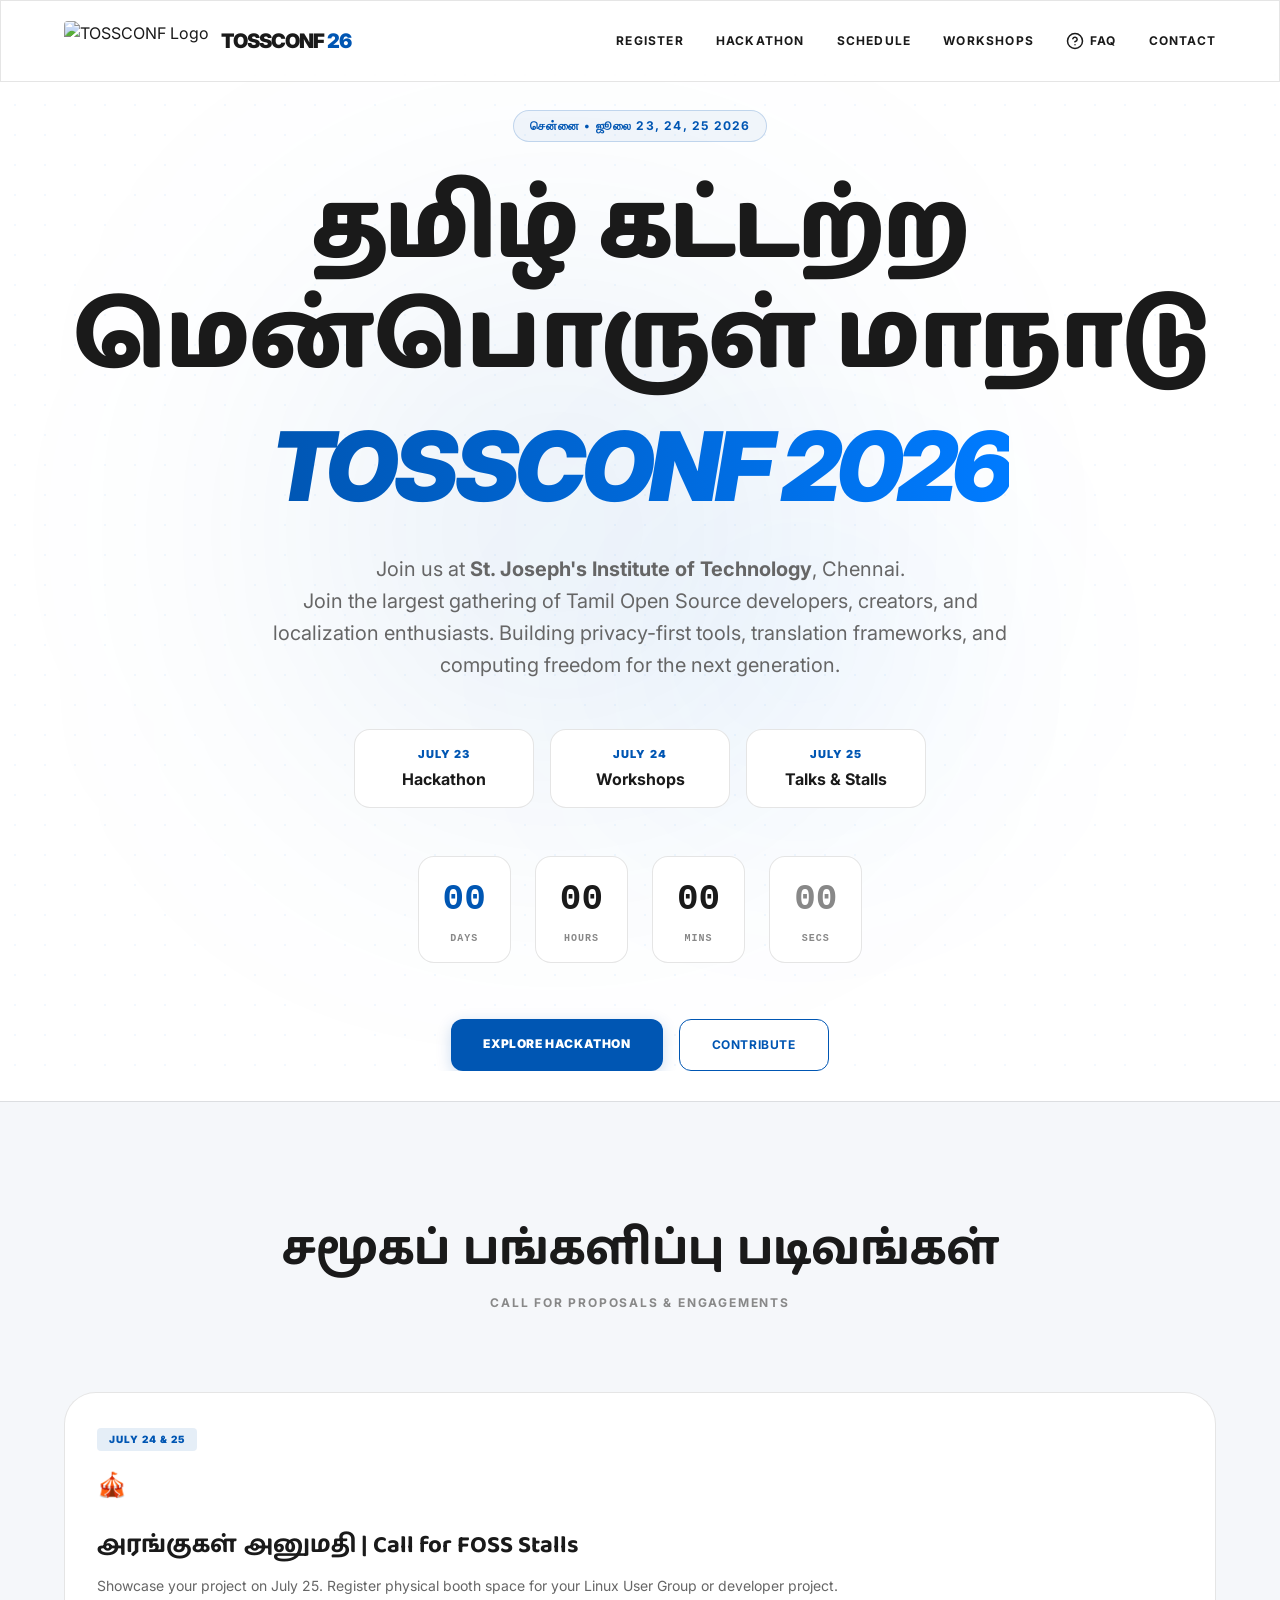
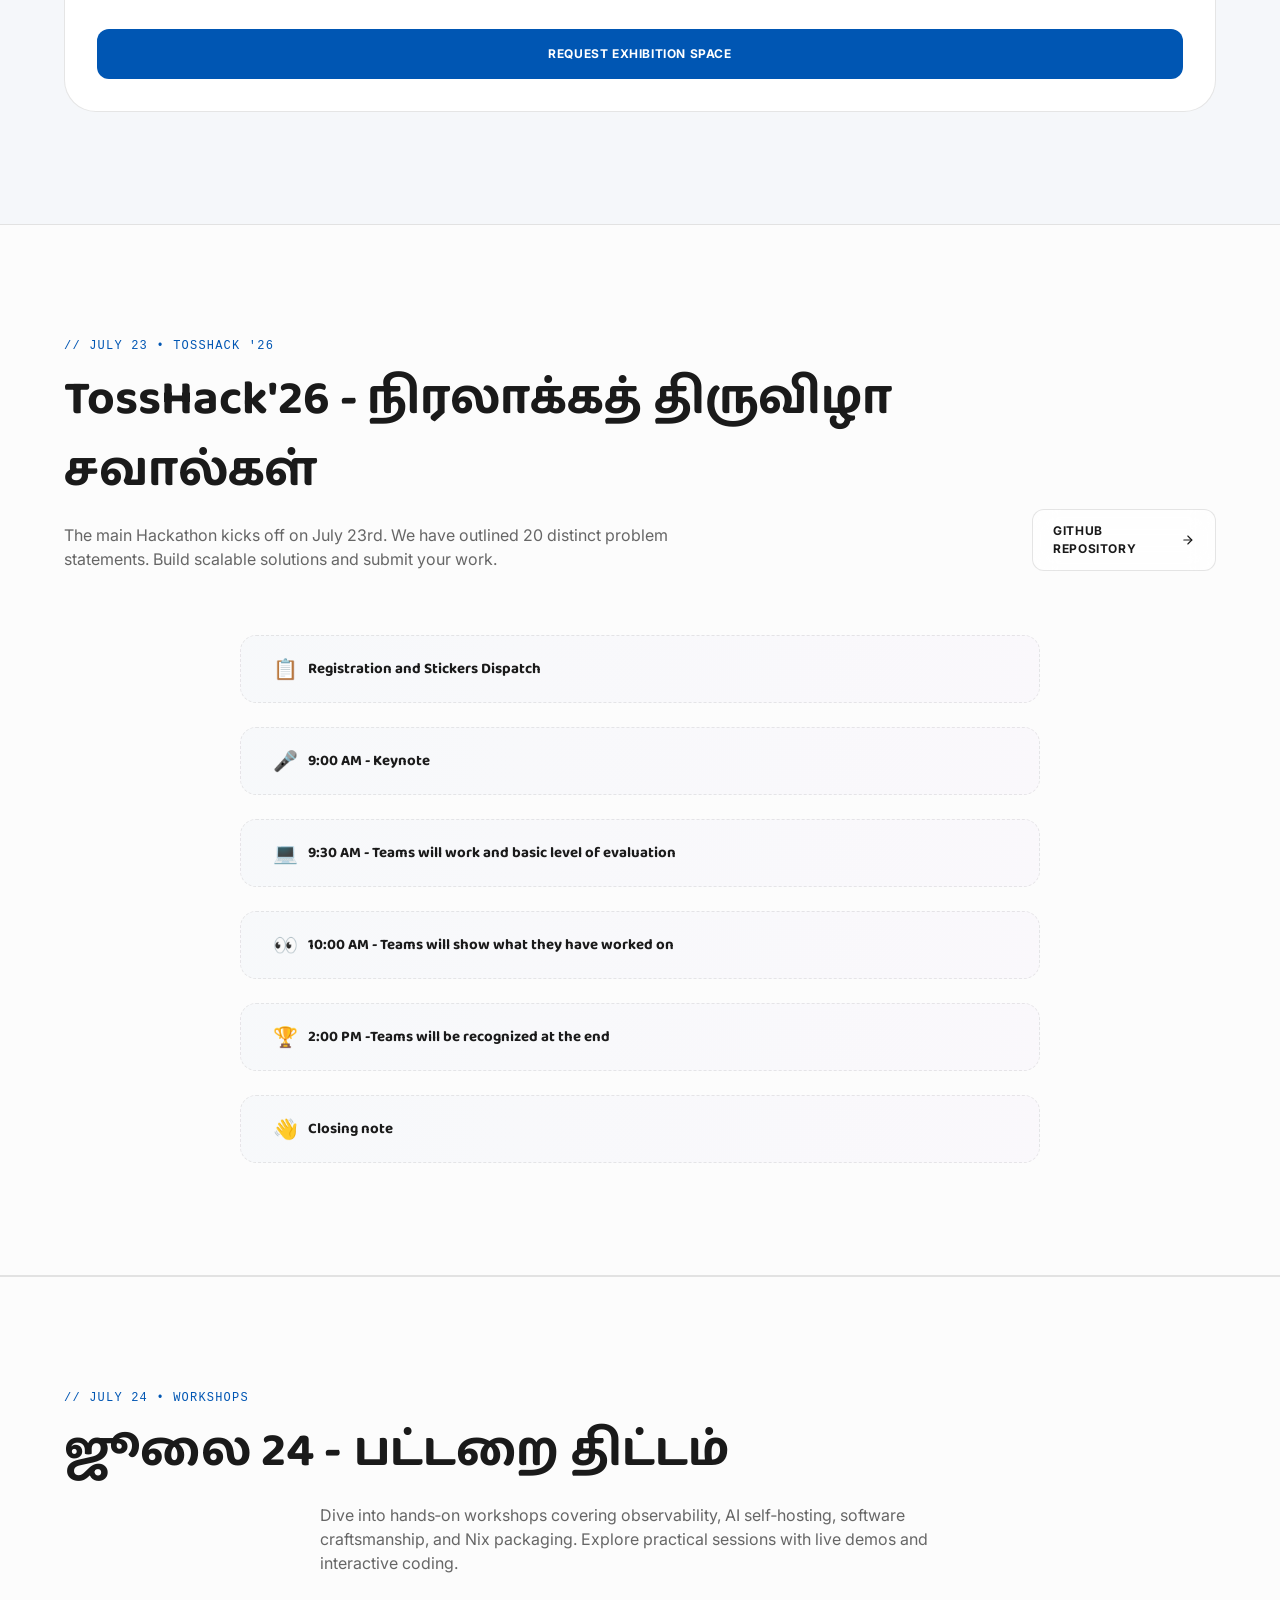
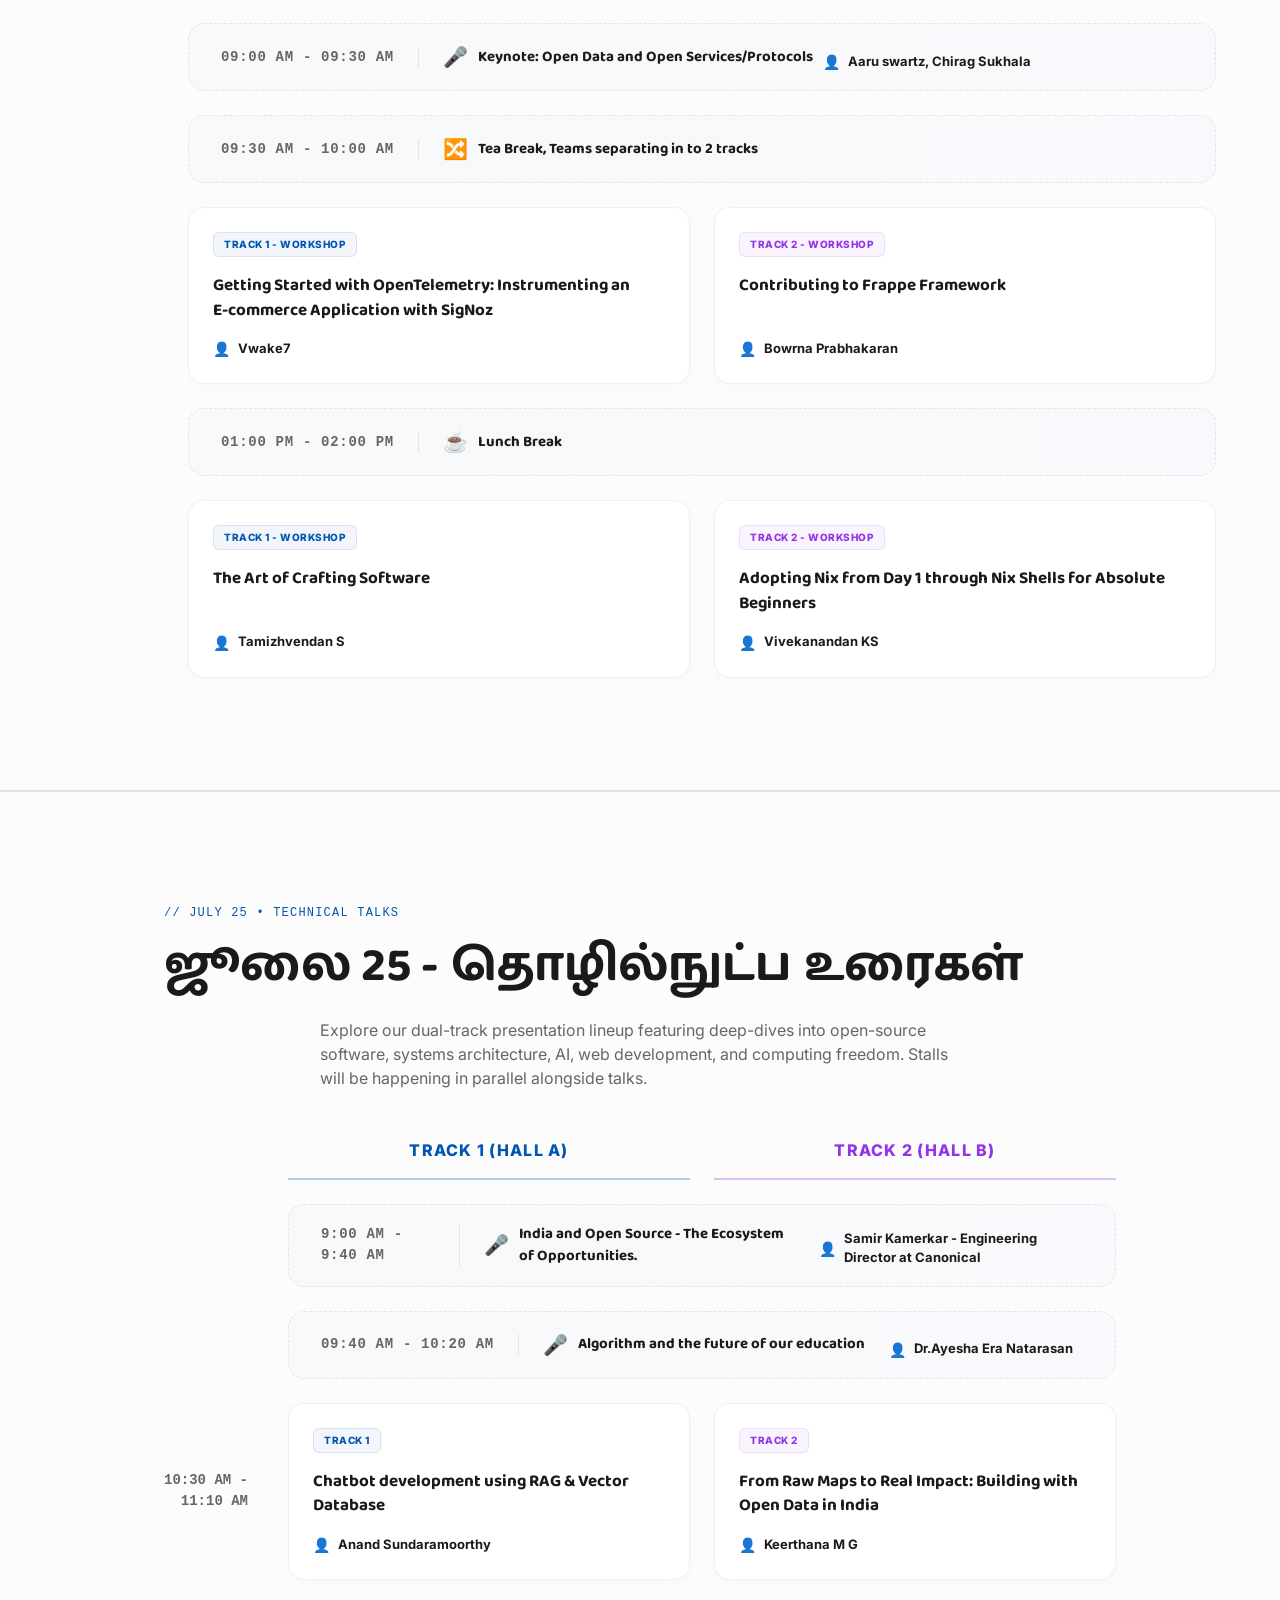
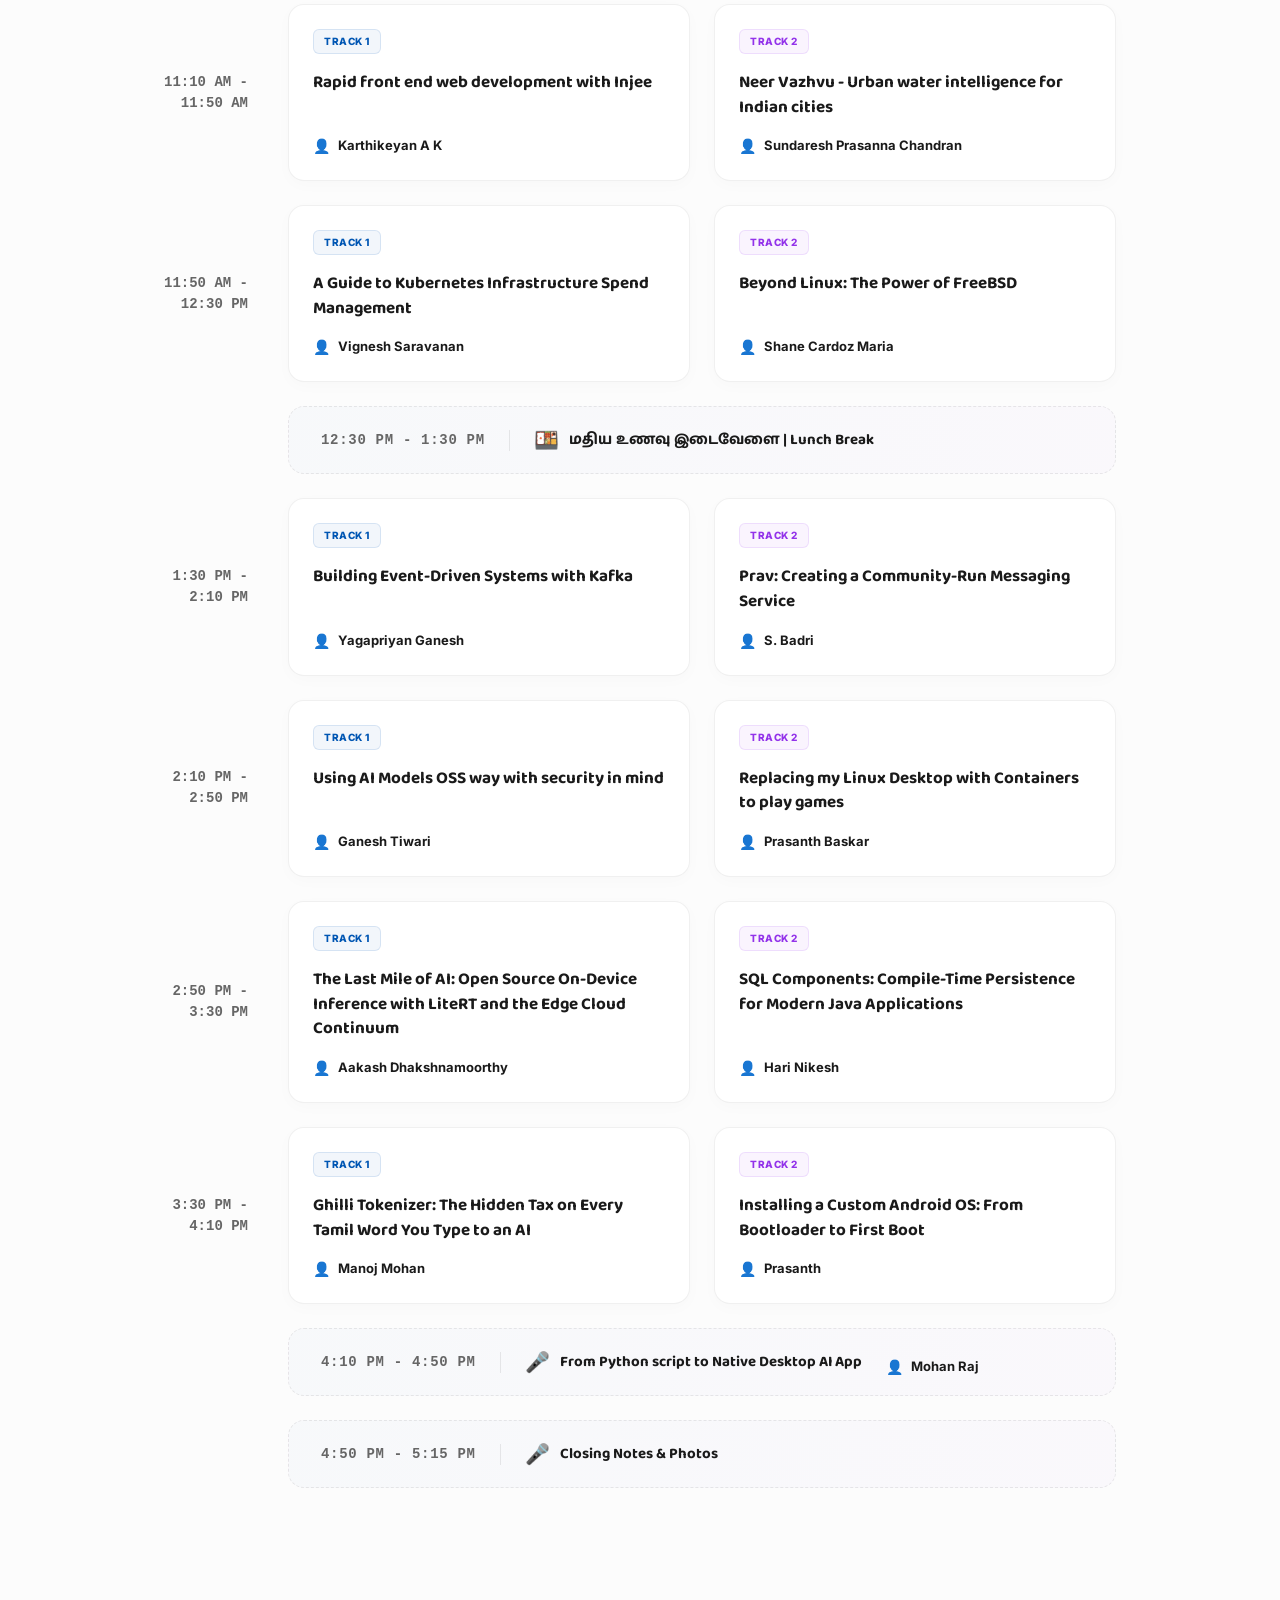
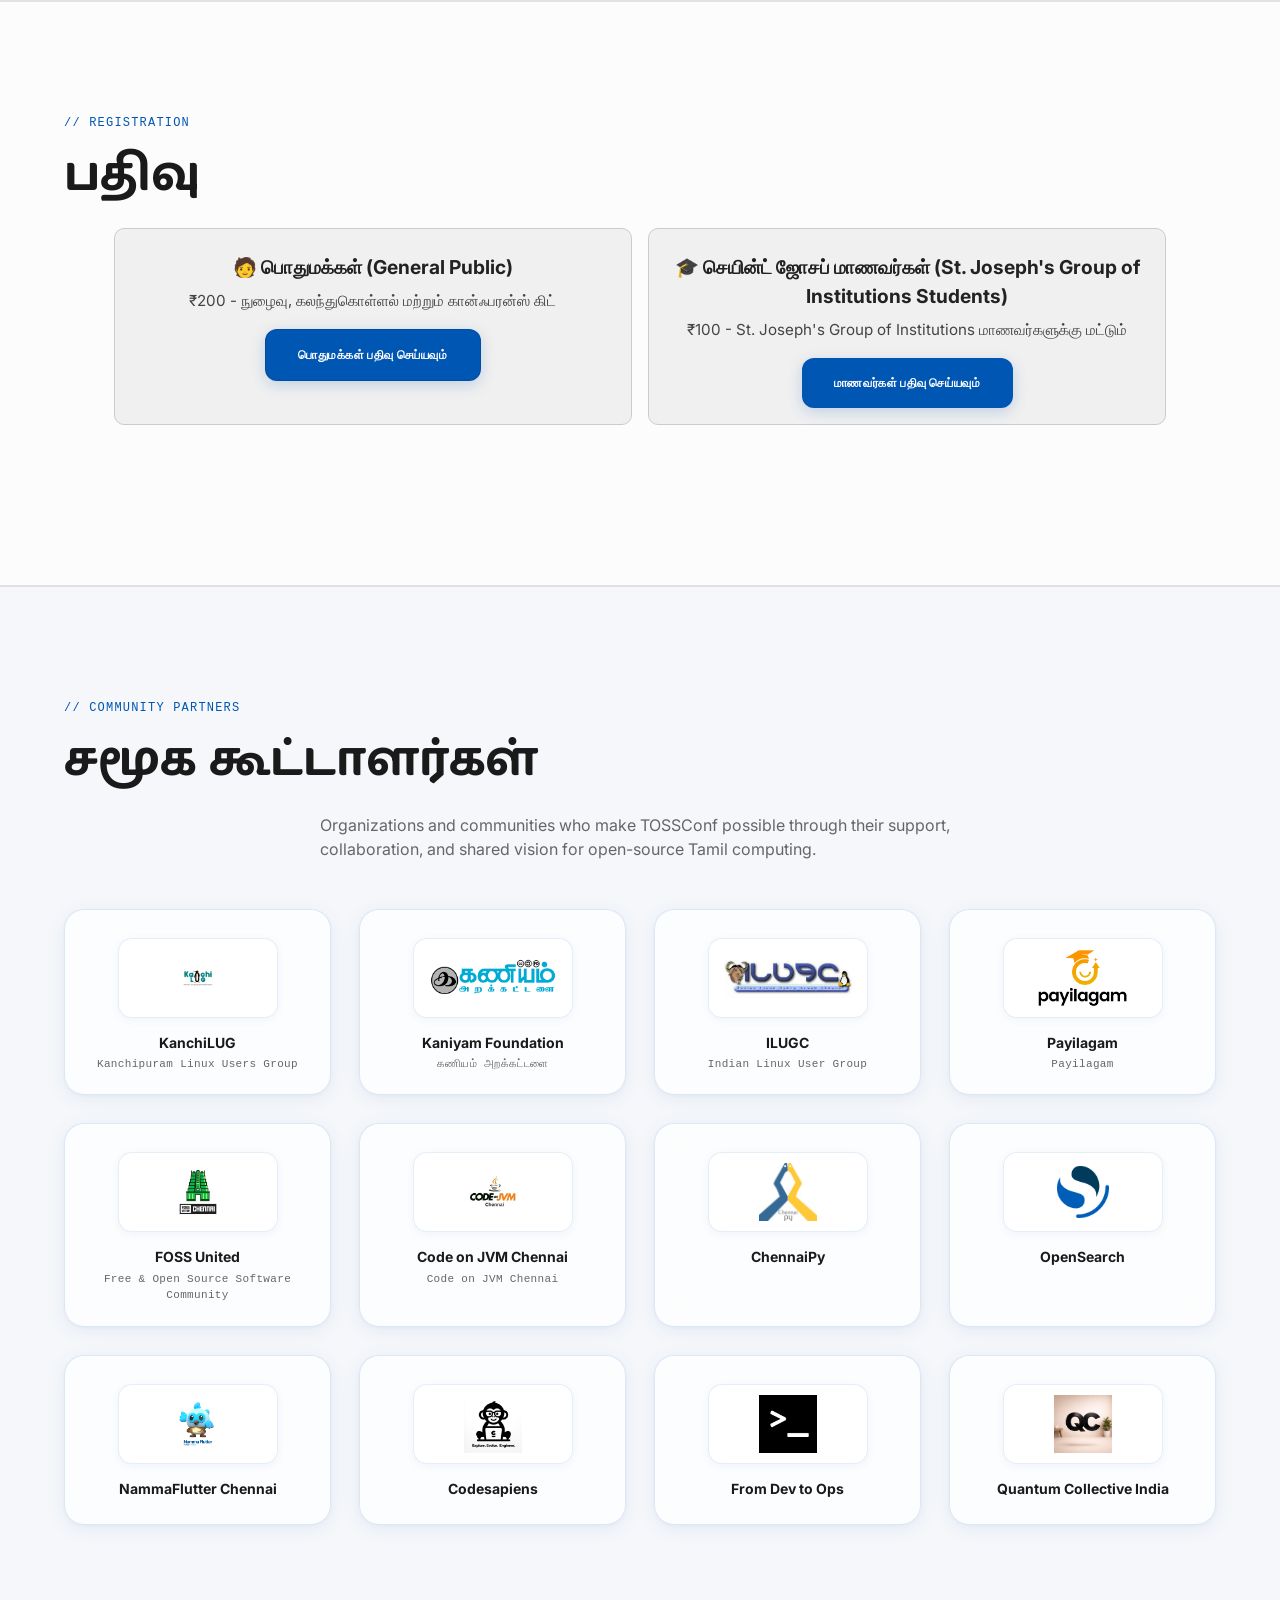
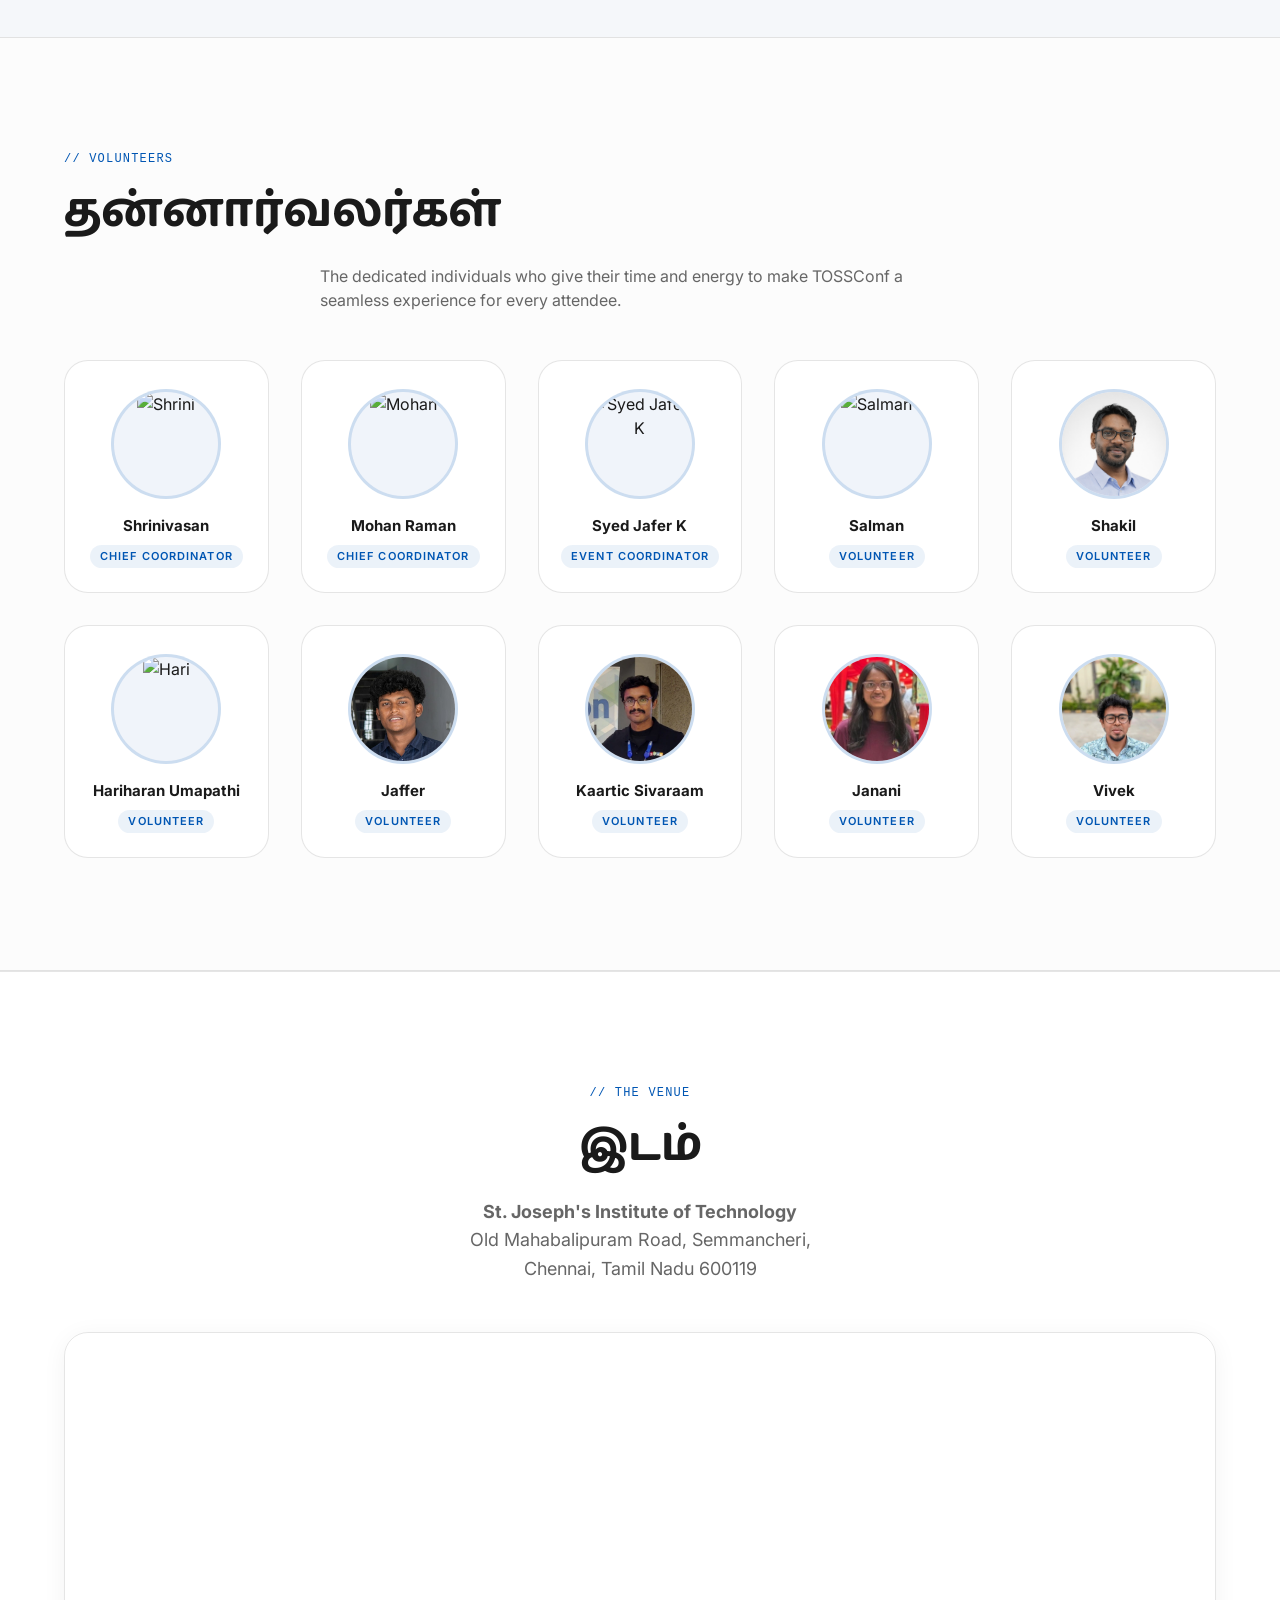
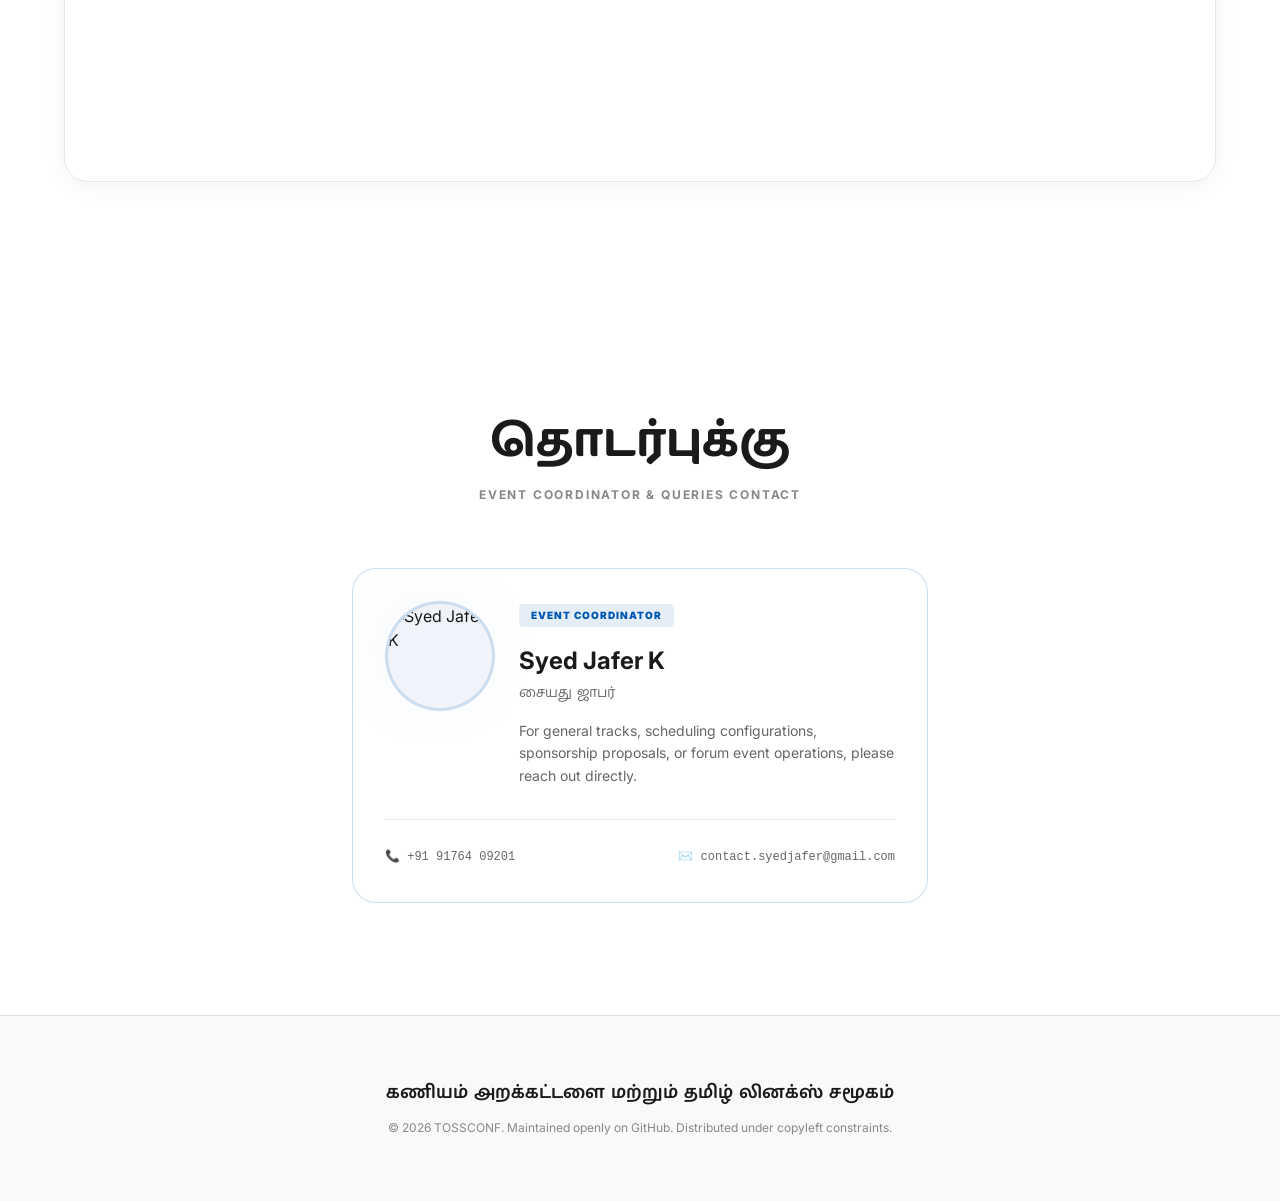
==== index.html @ 07ad13f4 "feat: tossconf26 stalls and talk update" ====
<!doctype html>
<html lang="ta" class="scroll-smooth">

<head>
    <meta charset="UTF-8" />
    <meta name="viewport" content="width=device-width, initial-scale=1.0" />
    <title>TOSSCONF 2026 | தமிழ் கட்டற்ற மென்பொருள் மாநாடு</title>
    <meta name="description"
        content="TOSSCONF 2026 - தமிழ் கட்டற்ற மென்பொருள் மாநாடு. Join the largest gathering of Tamil Open Source developers, creators, and computing freedom enthusiasts at St. Joseph's Institute of Technology, Chennai." />
    <link rel="icon" type="image/x-icon" href="favicon.ico" />

    <!-- Open Graph / Facebook -->
    <meta property="og:type" content="website" />
    <meta property="og:title" content="TOSSCONF 2026 | தமிழ் கட்டற்ற மென்பொருள் மாநாடு" />
    <meta property="og:description"
        content="Join the largest gathering of Tamil Open Source developers, creators, and computing freedom enthusiasts at St. Joseph's Institute of Technology, Chennai." />
    <meta property="og:image" content="images/hero_bg1.png" />

    <link rel="stylesheet" href="style.css" />

    <link
        href="https://fonts.googleapis.com/css2?family=Baloo+Thambi+2:wght@400;600;800&family=Inter:wght@300;400;600;800&display=swap"
        rel="stylesheet" />
</head>

<body>
    <nav class="navbar glass">
        <div class="container nav-container">
            <div class="nav-logo">
                <img src="images/hero_bg1.png" alt="TOSSCONF Logo" class="logo-img" />
                <span class="logo-text">TOSSConf <span class="logo-year">26</span></span>
            </div>
            <button class="menu-toggle" aria-label="Toggle Menu" id="menu-toggle">
                <span class="bar"></span>
                <span class="bar"></span>
                <span class="bar"></span>
            </button>
            <div class="nav-links nav-menu">
                <a href="#registration">Register</a>
                <a href="#hackathon">Hackathon</a>
                <a href="#talks-schedule">Schedule</a>
                <a href="#workshops-schedule">Workshops</a>
                <a href="faq.html" style="display: inline-flex; align-items: center; gap: 6px;">
                    <svg xmlns="http://www.w3.org/2000/svg" width="18" height="18" viewBox="0 0 24 24" fill="none"
                        stroke="currentColor" stroke-width="2" stroke-linecap="round" stroke-linejoin="round">
                        <circle cx="12" cy="12" r="10"></circle>
                        <path d="M9.09 9a3 3 0 0 1 5.83 1c0 2-3 3-3 3"></path>
                        <line x1="12" y1="17" x2="12.01" y2="17"></line>
                    </svg>
                    FAQ
                </a>
                <a href="#contact">Contact</a>
            </div>
        </div>
    </nav>

    <section class="hero" style="margin: 30px 0 30px 0">
        <div class="ambient-1"></div>
        <div class="ambient-2"></div>
        <div class="dot-pattern"></div>

        <div class="container">
            <div class="badge">சென்னை • ஜூலை 23, 24, 25 2026</div>

            <h1 class="hero-title">
                <span class="tamil-font block">தமிழ் கட்டற்ற மென்பொருள் மாநாடு</span>
                <span class="gradient-text">TossConf 2026</span>
            </h1>

            <p class="hero-desc">
                Join us at
                <strong>St. Joseph's Institute of Technology</strong>,
                Chennai.<br />
                Join the largest gathering of Tamil Open Source developers,
                creators, and localization enthusiasts. Building
                privacy-first tools, translation frameworks, and computing
                freedom for the next generation.
            </p>

            <div class="agenda-timeline">
                <div class="agenda-item">
                    <span class="agenda-date">July 23</span>
                    <span class="agenda-event">Hackathon</span>
                </div>
                <div class="agenda-item">
                    <span class="agenda-date">July 24</span>
                    <span class="agenda-event">Workshops</span>
                </div>
                <div class="agenda-item">
                    <span class="agenda-date">July 25</span>
                    <span class="agenda-event">Talks & Stalls</span>
                </div>
            </div>

            <div class="countdown">
                <div class="countdown-box glass">
                    <div id="days" class="countdown-val">00</div>
                    <div class="countdown-label">Days</div>
                </div>
                <div class="countdown-box glass">
                    <div id="hours" class="countdown-val">00</div>
                    <div class="countdown-label">Hours</div>
                </div>
                <div class="countdown-box glass">
                    <div id="minutes" class="countdown-val">00</div>
                    <div class="countdown-label">Mins</div>
                </div>
                <div class="countdown-box glass">
                    <div id="seconds" class="countdown-val">00</div>
                    <div class="countdown-label">Secs</div>
                </div>
            </div>

            <div class="btn-holder">
                <a href="#hackathon" class="btn-primary">Explore Hackathon</a>
                <a href="#contribute" class="btn-secondary glass">Contribute</a>
            </div>
        </div>

    </section>

    <section id="contribute" class="section-padding bg-darker">
        <div class="container contribute-center">
            <div class="text-center">
                <h2 class="section-title tamil-font">
                    சமூகப் பங்களிப்பு படிவங்கள்
                </h2>
                <p>Call for Proposals & Engagements</p>

            </div>

            <div class="grid-1">

                <div class="contribute-card glass" style="--hover-border: var(--primary-blue)">
                    <div class="contribute-card-top">
                        <div class="coordinator-badge">JULY 24 & 25</div>
                        <div class="card-icon">🎪</div>
                        <h3 class="card-title tamil-font">
                            அரங்குகள் அனுமதி | Call for FOSS Stalls
                        </h3>
                        <p class="card-desc">
                            Showcase your project on July 25. Register
                            physical booth space for your Linux User Group
                            or developer project.
                        </p>
                    </div>
                    <a href="https://forums.tamillinuxcommunity.org/t/call-for-foss-stalls-tossconf26/3314/2"
                        target="_blank" class="btn-card btn-lime">Request Exhibition Space</a>
                </div>
            </div>
        </div>
    </section>

    <section id="hackathon" class="section-padding bg-alt">
        <div class="container">
            <div class="section-header-flex">
                <div>
                    <div class="section-tagline">
                        // JULY 23 • TOSSHACK '26
                    </div>
                    <h2 class="section-title tamil-font">
                        TossHack'26 - நிரலாக்கத் திருவிழா சவால்கள்
                    </h2>
                    <p class="section-desc">
                        The main Hackathon kicks off on July 23rd. We have
                        outlined 20 distinct problem statements. Build
                        scalable solutions and submit your work.
                    </p>

                </div>
                <a href="https://github.com/tossconf/TossHack26-ProblemStatements/issues" target="_blank"
                    class="btn-github glass">
                    GITHUB REPOSITORY
                    <svg viewBox="0 0 24 24" stroke-width="2" stroke-linecap="round" stroke-linejoin="round">
                        <line x1="5" y1="12" x2="19" y2="12"></line>
                        <polyline points="12 5 19 12 12 19"></polyline>
                    </svg>
                </a>
            </div>

            <div class="schedule-grid" style="grid-template-columns: 1fr; max-width: 800px; margin: 40px auto 0 auto;">
                <div class="interval-card" style="grid-column: 1 / -1; justify-content: flex-start; text-align: left;">
                    <div class="interval-details">
                        <span class="interval-icon">📋</span>
                        <h4 class="interval-title tamil-font">Registration and Stickers Dispatch</h4>
                    </div>
                </div>
                <div class="interval-card" style="grid-column: 1 / -1; justify-content: flex-start; text-align: left;">
                    <div class="interval-details">
                        <span class="interval-icon">🎤</span>
                        <h4 class="interval-title tamil-font">9:00 AM - Keynote</h4>
                    </div>
                </div>
                <div class="interval-card" style="grid-column: 1 / -1; justify-content: flex-start; text-align: left;">
                    <div class="interval-details">
                        <span class="interval-icon">💻</span>
                        <h4 class="interval-title tamil-font">9:30 AM - Teams will work and basic level of evaluation
                        </h4>
                    </div>
                </div>
                <div class="interval-card" style="grid-column: 1 / -1; justify-content: flex-start; text-align: left;">
                    <div class="interval-details">
                        <span class="interval-icon">👀</span>
                        <h4 class="interval-title tamil-font">10:00 AM - Teams will show what they have worked on</h4>
                    </div>
                </div>
                <div class="interval-card" style="grid-column: 1 / -1; justify-content: flex-start; text-align: left;">
                    <div class="interval-details">
                        <span class="interval-icon">🏆</span>
                        <h4 class="interval-title tamil-font">2:00 PM -Teams will be recognized at the end</h4>
                    </div>
                </div>
                <div class="interval-card" style="grid-column: 1 / -1; justify-content: flex-start; text-align: left;">
                    <div class="interval-details">
                        <span class="interval-icon">👋</span>
                        <h4 class="interval-title tamil-font">Closing note</h4>
                    </div>
                </div>
            </div>
        </div>
    </section>



    <!-- Workshops Schedule Section -->
    <section id="workshops-schedule" class="section-padding bg-alt">
        <div class="container workshops-schedule-center">
            <div class="text-center" style="margin-bottom: 48px;">
                <div class="section-tagline">// JULY 24 • WORKSHOPS</div>
                <h2 class="section-title tamil-font">ஜூலை 24 - பட்டறை திட்டம்</h2>
                <p class="section-desc" style="margin: 16px auto 0 auto;">
                    Dive into hands‑on workshops covering observability, AI self‑hosting, software craftsmanship, and
                    Nix packaging. Explore practical sessions with live demos and interactive coding.
                </p>
            </div>
            <div class="schedule-grid" data-active-track="all">
                <!-- Keynote and Tracks -->
                <div class="interval-card" data-track="all">
                    <div class="interval-time">09:00 AM - 09:30 AM</div>
                    <div class="interval-details">
                        <span class="interval-icon">🎤</span>
                        <h4 class="interval-title tamil-font">Keynote: Open Data and Open Services/Protocols</h4>
                        <div class="talk-speaker">
                            <span class="speaker-icon">👤</span>
                            <span class="speaker-name">Aaru swartz, Chirag Sukhala</span>
                        </div>
                    </div>
                </div>



                <div class="interval-card" data-track="all">
                    <div class="interval-time">09:30 AM - 10:00 AM</div>
                    <div class="interval-details">
                        <span class="interval-icon">🔀</span>
                        <h4 class="interval-title tamil-font">Tea Break, Teams separating in to 2 tracks</h4>
                    </div>
                </div>
                <!-- Workshop Card 1 -->
                <div class="talk-card track-1" data-track="1" data-talk-id="workshop-otel">
                    <div class="talk-meta">
                        <span class="talk-track-badge t1">Track 1 - Workshop</span>
                        <span class="talk-time-mobile">10:00 AM - 12:00 PM</span>
                    </div>
                    <h4 class="talk-title tamil-font">Getting Started with OpenTelemetry: Instrumenting an E‑commerce
                        Application with SigNoz</h4>
                    <div class="talk-speaker">
                        <span class="speaker-icon">👤</span>
                        <span class="speaker-name">Vwake7</span>
                    </div>
                </div>
                <!-- Workshop Card 2 -->
                <div class="talk-card track-2" data-track="2" data-talk-id="workshop-ai-selfhost">
                    <div class="talk-meta">
                        <span class="talk-track-badge t2">Track 2 - Workshop</span>
                        <span class="talk-time-mobile">10:00 AM - 12:00 PM</span>
                    </div>
                    <h4 class="talk-title tamil-font">Contributing to Frappe Framework</h4>
                    <div class="talk-speaker">
                        <span class="speaker-icon">👤</span>
                        <span class="speaker-name">Bowrna Prabhakaran</span>
                    </div>
                </div>
                <div class="interval-card" data-track="all">
                    <div class="interval-time">01:00 PM - 02:00 PM</div>
                    <div class="interval-details">
                        <span class="interval-icon">☕</span>
                        <h4 class="interval-title tamil-font">Lunch Break</h4>
                    </div>
                </div>
                <!-- Workshop Card 3 -->
                <div class="talk-card track-1" data-track="1" data-talk-id="workshop-craft">
                    <div class="talk-meta">
                        <span class="talk-track-badge t1">Track 1 - Workshop</span>
                        <span class="talk-time-mobile">01:00 PM - 03:00 PM</span>
                    </div>
                    <h4 class="talk-title tamil-font">The Art of Crafting Software</h4>
                    <div class="talk-speaker">
                        <span class="speaker-icon">👤</span>
                        <span class="speaker-name">Tamizhvendan S</span>
                    </div>
                </div>
                <!-- Workshop Card 4 -->
                <div class="talk-card track-2" data-track="2" data-talk-id="workshop-nix">
                    <div class="talk-meta">
                        <span class="talk-track-badge t2">Track 2 - Workshop</span>
                        <span class="talk-time-mobile">01:00 PM - 03:00 PM</span>
                    </div>
                    <h4 class="talk-title tamil-font">Adopting Nix from Day 1 through Nix Shells for Absolute Beginners
                    </h4>
                    <div class="talk-speaker">
                        <span class="speaker-icon">👤</span>
                        <span class="speaker-name">Vivekanandan KS</span>
                    </div>
                </div>
            </div>
        </div>
    </section>

    <section id="talks-schedule" class="section-padding bg-alt">
        <div class="container talks-schedule-center">
            <div class="text-center" style="margin-bottom: 48px;">
                <div class="section-tagline">// JULY 25 • TECHNICAL TALKS</div>
                <h2 class="section-title tamil-font">ஜூலை 25 - தொழில்நுட்ப உரைகள்</h2>
                <p class="section-desc" style="margin: 16px auto 0 auto;">
                    Explore our dual-track presentation lineup featuring deep-dives into open-source software, systems
                    architecture, AI, web development, and computing freedom. Stalls will be happening in parallel
                    alongside talks.
                </p>

                <!-- Track Switcher Tabs -->
                <!-- <div class="track-switcher">
                    <button class="track-tab active" data-track="all">All Tracks</button>
                    <button class="track-tab" data-track="1">Track 1 (Hall A)</button>
                    <button class="track-tab" data-track="2">Track 2 (Hall B)</button>
                </div> -->
            </div>

            <div class="schedule-grid" data-active-track="all">
                <!-- Column headers (Visible on desktop) -->
                <div class="grid-header track-1-header">Track 1 (Hall A)</div>
                <div class="grid-header track-2-header">Track 2 (Hall B)</div>

                <!-- Keynotes -->
                <div class="interval-card" data-track="all">
                    <div class="interval-time">9:00 AM - 9:40 AM</div>
                    <div class="interval-details">
                        <span class="interval-icon">🎤</span>
                        <h4 class="interval-title tamil-font">India and Open Source - The Ecosystem of Opportunities.
                        </h4>

                    </div>
                    <div class="talk-speaker">
                        <span class="speaker-icon">👤</span>
                        <span class="speaker-name">Samir Kamerkar - Engineering Director at Canonical </span>
                    </div>
                </div>
                <div class="interval-card" data-track="all">
                    <div class="interval-time">09:40 AM - 10:20 AM</div>
                    <div class="interval-details">
                        <span class="interval-icon">🎤</span>
                        <h4 class="interval-title tamil-font">Algorithm and the future of our education</h4>
                    </div>
                    <div class="talk-speaker">
                        <span class="speaker-icon">👤</span>
                        <span class="speaker-name">Dr.Ayesha Era Natarasan</span>
                    </div>
                </div>

                <!-- Row 1: 09:30 AM - 10:15 AM -->
                <div class="schedule-slot-time">10:30 AM - 11:10 AM</div>

                <div class="talk-card track-1" data-track="1" data-talk-id="talk-rag">
                    <div class="talk-meta">
                        <span class="talk-track-badge t1">Track 1</span>
                        <span class="talk-time-mobile">10:30 AM - 11:10 AM</span>
                    </div>
                    <h4 class="talk-title tamil-font">Chatbot development using RAG & Vector Database</h4>
                    <div class="talk-speaker">
                        <span class="speaker-icon">👤</span>
                        <span class="speaker-name">Anand Sundaramoorthy</span>
                    </div>
                </div>

                <div class="talk-card track-2" data-track="2" data-talk-id="talk-open-data">
                    <div class="talk-meta">
                        <span class="talk-track-badge t2">Track 2</span>
                        <span class="talk-time-mobile">10:30 AM - 11:10 AM </span>
                    </div>
                    <h4 class="talk-title tamil-font">From Raw Maps to Real Impact: Building with Open Data in India
                    </h4>
                    <div class="talk-speaker">
                        <span class="speaker-icon">👤</span>
                        <span class="speaker-name">Keerthana M G</span>
                    </div>
                </div>

                <!-- Row 2: 10:15 AM - 11:00 AM -->
                <div class="schedule-slot-time">11:10 AM - 11:50 AM</div>

                <div class="talk-card track-1" data-track="1" data-talk-id="talk-injee">
                    <div class="talk-meta">
                        <span class="talk-track-badge t1">Track 1</span>
                        <span class="talk-time-mobile">11:10 AM - 11:50 AM</span>
                    </div>
                    <h4 class="talk-title tamil-font">Rapid front end web development with Injee</h4>
                    <div class="talk-speaker">
                        <span class="speaker-icon">👤</span>
                        <span class="speaker-name">Karthikeyan A K</span>
                    </div>
                </div>

                <div class="talk-card track-2" data-track="2" data-talk-id="talk-valkey">
                    <div class="talk-meta">
                        <span class="talk-track-badge t2">Track 2</span>
                        <span class="talk-time-mobile">11:10 AM - 11:50 AM</span>
                    </div>
                    <h4 class="talk-title tamil-font">Neer Vazhvu - Urban water intelligence for Indian cities</h4>
                    <div class="talk-speaker">
                        <span class="speaker-icon">👤</span>
                        <span class="speaker-name">Sundaresh Prasanna Chandran</span>
                    </div>
                </div>

                <!-- Row 3: 11:30 AM - 12:15 PM -->
                <div class="schedule-slot-time">11:50 AM - 12:30 PM</div>

                <div class="talk-card track-1" data-track="1" data-talk-id="talk-k8s">
                    <div class="talk-meta">
                        <span class="talk-track-badge t1">Track 1</span>
                        <span class="talk-time-mobile">11:50 AM - 12:30 PM</span>
                    </div>
                    <h4 class="talk-title tamil-font">A Guide to Kubernetes Infrastructure Spend Management</h4>
                    <div class="talk-speaker">
                        <span class="speaker-icon">👤</span>
                        <span class="speaker-name">Vignesh Saravanan</span>
                    </div>
                </div>

                <div class="talk-card track-2" data-track="2" data-talk-id="talk-freebsd">
                    <div class="talk-meta">
                        <span class="talk-track-badge t2">Track 2</span>
                        <span class="talk-time-mobile">11:50 AM - 12:30 PM</span>
                    </div>
                    <h4 class="talk-title tamil-font">Beyond Linux: The Power of FreeBSD</h4>
                    <div class="talk-speaker">
                        <span class="speaker-icon">👤</span>
                        <span class="speaker-name">Shane Cardoz Maria</span>
                    </div>
                </div>

                <div class="interval-card" data-track="all">
                    <div class="interval-time">12:30 PM - 1:30 PM</div>
                    <div class="interval-details">
                        <span class="interval-icon">🍱</span>
                        <h4 class="interval-title tamil-font">மதிய உணவு இடைவேளை | Lunch Break</h4>
                    </div>
                </div>

                <!-- Row 4: 12:15 PM - 01:00 PM -->
                <div class="schedule-slot-time">1:30 PM - 2:10 PM </div>

                <div class="talk-card track-1" data-track="1" data-talk-id="talk-kafka">
                    <div class="talk-meta">
                        <span class="talk-track-badge t1">Track 1</span>
                        <span class="talk-time-mobile">1:30 PM - 2:10 PM </span>
                    </div>
                    <h4 class="talk-title tamil-font">Building Event-Driven Systems with Kafka</h4>
                    <div class="talk-speaker">
                        <span class="speaker-icon">👤</span>
                        <span class="speaker-name">Yagapriyan Ganesh</span>
                    </div>
                </div>

                <div class="talk-card track-2" data-track="2" data-talk-id="talk-prav">
                    <div class="talk-meta">
                        <span class="talk-track-badge t2">Track 2</span>
                        <span class="talk-time-mobile">1:30 PM - 2:10 PM </span>
                    </div>
                    <h4 class="talk-title tamil-font">Prav: Creating a Community-Run Messaging Service</h4>
                    <div class="talk-speaker">
                        <span class="speaker-icon">👤</span>
                        <span class="speaker-name">S. Badri</span>
                    </div>
                </div>


                <!-- Row 5: 02:00 PM - 02:45 PM -->
                <div class="schedule-slot-time">2:10 PM - 2:50 PM</div>

                <div class="talk-card track-1" data-track="1" data-talk-id="talk-ai-sec">
                    <div class="talk-meta">
                        <span class="talk-track-badge t1">Track 1</span>
                        <span class="talk-time-mobile">2:10 PM - 2:50 PM</span>
                    </div>
                    <h4 class="talk-title tamil-font">Using AI Models OSS way with security in mind</h4>
                    <div class="talk-speaker">
                        <span class="speaker-icon">👤</span>
                        <span class="speaker-name">Ganesh Tiwari</span>
                    </div>
                </div>

                <div class="talk-card track-2" data-track="2" data-talk-id="talk-containers">
                    <div class="talk-meta">
                        <span class="talk-track-badge t2">Track 2</span>
                        <span class="talk-time-mobile">2:10 PM - 2:50 PM</span>
                    </div>
                    <h4 class="talk-title tamil-font">Replacing my Linux Desktop with Containers to play games</h4>
                    <div class="talk-speaker">
                        <span class="speaker-icon">👤</span>
                        <span class="speaker-name">Prasanth Baskar</span>
                    </div>
                </div>

                <!-- Row 6: 02:45 PM - 03:30 PM -->
                <div class="schedule-slot-time">2:50 PM - 3:30 PM</div>

                <div class="talk-card track-1" data-track="1" data-talk-id="talk-litert">
                    <div class="talk-meta">
                        <span class="talk-track-badge t1">Track 1</span>
                        <span class="talk-time-mobile">2:50 PM - 3:30 PM</span>
                    </div>
                    <h4 class="talk-title tamil-font">The Last Mile of AI: Open Source On-Device Inference with LiteRT
                        and the Edge Cloud Continuum</h4>
                    <div class="talk-speaker">
                        <span class="speaker-icon">👤</span>
                        <span class="speaker-name">Aakash Dhakshnamoorthy</span>
                    </div>
                </div>

                <div class="talk-card track-2" data-track="2" data-talk-id="talk-sql">
                    <div class="talk-meta">
                        <span class="talk-track-badge t2">Track 2</span>
                        <span class="talk-time-mobile">2:50 PM - 3:30 PM</span>
                    </div>
                    <h4 class="talk-title tamil-font">SQL Components: Compile-Time Persistence for Modern Java
                        Applications</h4>
                    <div class="talk-speaker">
                        <span class="speaker-icon">👤</span>
                        <span class="speaker-name">Hari Nikesh</span>
                    </div>
                </div>


                <div class="schedule-slot-time">3:30 PM - 4:10 PM</div>

                <div class="talk-card track-1" data-track="1" data-talk-id="talk-tokenizer">
                    <div class="talk-meta">
                        <span class="talk-track-badge t1">Track 1</span>
                        <span class="talk-time-mobile">3:30 PM - 4:10 PM</span>
                    </div>
                    <h4 class="talk-title tamil-font">Ghilli Tokenizer: The Hidden Tax on Every Tamil Word You Type to
                        an AI</h4>
                    <div class="talk-speaker">
                        <span class="speaker-icon">👤</span>
                        <span class="speaker-name">Manoj Mohan</span>
                    </div>
                </div>

                <div class="talk-card track-2" data-track="2" data-talk-id="talk-customandroid">
                    <div class="talk-meta">
                        <span class="talk-track-badge t2">Track 2</span>
                        <span class="talk-time-mobile">3:30 PM - 4:10 PM</span>
                    </div>
                    <h4 class="talk-title tamil-font">Installing a Custom Android OS: From Bootloader to First Boot
                    </h4>
                    <div class="talk-speaker">
                        <span class="speaker-icon">👤</span>
                        <span class="speaker-name">Prasanth</span>
                    </div>
                </div>

                <div class="interval-card" data-track="all">
                    <div class="interval-time">4:10 PM - 4:50 PM
                    </div>
                    <div class="interval-details">
                        <span class="interval-icon">🎤</span>
                        <h4 class="interval-title tamil-font">From Python script to Native Desktop AI App
                        </h4>

                    </div>
                    <div class="talk-speaker">
                        <span class="speaker-icon">👤</span>
                        <span class="speaker-name">Mohan Raj </span>
                    </div>
                </div>

                <div class="interval-card" data-track="all">
                    <div class="interval-time">4:50 PM - 5:15 PM
                    </div>
                    <div class="interval-details">
                        <span class="interval-icon">🎤</span>
                        <h4 class="interval-title tamil-font">Closing Notes & Photos
                        </h4>

                    </div>

                </div>


            </div>
        </div>
    </section>

    <!-- Registration Section -->
    <section id="registration" class="section-padding bg-alt">
        <div class="container registration-center">
            <div class="text-center" style="margin-bottom: 48px;">
                <div class="section-tagline">// REGISTRATION</div>
                <h2 class="section-title tamil-font">பதிவு</h2>
                <div class="payment-container">
                    <!-- General Public -->
                    <div class="payment-section">
                        <h3>🧑 பொதுமக்கள் (General Public)</h3>
                        <p>₹200 - நுழைவு, கலந்துகொள்ளல் மற்றும் கான்ஃபரன்ஸ் கிட்</p>
                        <div class="btn-wrapper">
                            <a href="https://pages.razorpay.com/tossconf26" class="btn-primary glass registration-btn"
                                target="_blank" rel="noopener">பொதுமக்கள் பதிவு செய்யவும்</a>
                        </div>
                    </div>

                    <!-- SJIT Students -->
                    <div class="payment-section">
                        <h3>🎓 செயின்ட் ஜோசப் மாணவர்கள் (St. Joseph's Group of Institutions Students)</h3>
                        <p>₹100 - St. Joseph's Group of Institutions மாணவர்களுக்கு மட்டும்</p>
                        <div class="btn-wrapper">
                            <a href="https://pages.razorpay.com/tossconf26-sjit-student"
                                class="btn-primary registration-btn" target="_blank" rel="noopener">மாணவர்கள் பதிவு
                                செய்யவும்</a>
                        </div>
                    </div>
                </div>
            </div>
        </div>
    </section>







    <!-- Community Partners Section -->
    <section id="community-partners" class="section-padding bg-darker">
        <div class="container">
            <div class="text-center" style="margin-bottom: 48px;">
                <div class="section-tagline">// COMMUNITY PARTNERS</div>
                <h2 class="section-title tamil-font">சமூக கூட்டாளர்கள்</h2>
                <p class="section-desc" style="margin: 16px auto 0 auto;">
                    Organizations and communities who make TOSSConf possible through their support, collaboration, and
                    shared vision for open-source Tamil computing.
                </p>
            </div>

            <div class="partners-grid">
                <div class="partner-item">
                    <div class="partner-logo-wrap">
                        <img src="images/partners/kanchilug.png" alt="KanchiLUG" class="partner-logo-img"
                            loading="lazy" />
                    </div>
                    <div class="partner-name">KanchiLUG</div>
                    <div class="partner-desc">Kanchipuram Linux Users Group</div>
                </div>
                <div class="partner-item">
                    <div class="partner-logo-wrap">
                        <img src="images/partners/kaniyam.webp" alt="Kaniyam Foundation" class="partner-logo-img"
                            loading="lazy" />
                    </div>
                    <div class="partner-name">Kaniyam Foundation</div>
                    <div class="partner-desc">கணியம் அறக்கட்டளை</div>
                </div>
                <div class="partner-item">
                    <div class="partner-logo-wrap">
                        <img src="images/partners/ilugc.png" alt="ILUGC" class="partner-logo-img" loading="lazy" />
                    </div>
                    <div class="partner-name">ILUGC</div>
                    <div class="partner-desc">Indian Linux User Group</div>
                </div>

                <div class="partner-item">
                    <div class="partner-logo-wrap">
                        <img src="images/partners/payilagam.png" alt="Payilagam" class="partner-logo-img"
                            loading="lazy" />
                    </div>
                    <div class="partner-name">Payilagam</div>
                    <div class="partner-desc">Payilagam</div>
                </div>

                <div class="partner-item">
                    <div class="partner-logo-wrap">
                        <img src="images/partners/fossunited.jpeg" alt="FOSS United" class="partner-logo-img"
                            loading="lazy" />
                    </div>
                    <div class="partner-name">FOSS United</div>
                    <div class="partner-desc">Free &amp; Open Source Software Community</div>
                </div>
                <div class="partner-item">
                    <div class="partner-logo-wrap">
                        <img src="images/partners/codeonjvmchennai.jpeg" alt="Code on JVM Chennai"
                            class="partner-logo-img" loading="lazy" />
                    </div>
                    <div class="partner-name">Code on JVM Chennai</div>
                    <div class="partner-desc">Code on JVM Chennai</div>
                </div>

                <div class="partner-item">
                    <div class="partner-logo-wrap">
                        <img src="images/partners/chennaipy.jpg" alt="ChennaiPy" class="partner-logo-img"
                            loading="lazy" />
                    </div>
                    <div class="partner-name">ChennaiPy</div>
                </div>

                <div class="partner-item">
                    <div class="partner-logo-wrap">
                        <img src="images/partners/opensearch.png" alt="OpenSearch" class="partner-logo-img"
                            loading="lazy" />
                    </div>
                    <div class="partner-name">OpenSearch</div>
                </div>

                <div class="partner-item">
                    <div class="partner-logo-wrap">
                        <img src="images/partners/nammaflutter.png" alt="NammaFlutter" class="partner-logo-img"
                            loading="lazy" />
                    </div>
                    <div class="partner-name">NammaFlutter Chennai</div>
                </div>

                <div class="partner-item">
                    <div class="partner-logo-wrap">
                        <img src="images/partners/codesapiens.jpeg" alt="Codesapiens" class="partner-logo-img"
                            loading="lazy" />
                    </div>
                    <div class="partner-name">Codesapiens</div>
                </div>

                <div class="partner-item">
                    <div class="partner-logo-wrap">
                        <img src="images/partners/from_dev_to_ops_logo.jpeg" alt="From Dev to Ops"
                            class="partner-logo-img" loading="lazy" />
                    </div>
                    <div class="partner-name">From Dev to Ops</div>
                </div>

                <div class="partner-item">
                    <div class="partner-logo-wrap">
                        <img src="images/partners/qci.jpeg" alt="QCILogo" class="partner-logo-img" loading="lazy" />
                    </div>
                    <div class="partner-name"> Quantum Collective India </div>
                </div>
            </div>
        </div>
    </section>

    <!-- Volunteers Section -->
    <section id="volunteers" class="section-padding bg-alt">
        <div class="container">
            <div class="text-center" style="margin-bottom: 48px;">
                <div class="section-tagline">// VOLUNTEERS</div>
                <h2 class="section-title tamil-font">தன்னார்வலர்கள்</h2>
                <p class="section-desc" style="margin: 16px auto 0 auto;">
                    The dedicated individuals who give their time and energy to make TOSSConf a seamless experience for
                    every attendee.
                </p>
            </div>

            <div class="volunteers-grid">
                <div class="volunteer-card">
                    <div class="volunteer-photo-wrap">
                        <img src="images/volunteers/shrini.jpeg" alt="Shrini" class="volunteer-photo" loading="lazy" />
                    </div>
                    <div class="volunteer-name">Shrinivasan</div>
                    <div class="volunteer-role">Chief Coordinator</div>
                </div>
                <div class="volunteer-card">
                    <div class="volunteer-photo-wrap">
                        <img src="images/volunteers/mohan.jpg" alt="Mohan" class="volunteer-photo" loading="lazy" />
                    </div>
                    <div class="volunteer-name">Mohan Raman</div>
                    <div class="volunteer-role">Chief Coordinator</div>
                </div>
                <div class="volunteer-card">
                    <div class="volunteer-photo-wrap">
                        <img src="images/volunteers/syedjafer.jpg" alt="Syed Jafer K" class="volunteer-photo"
                            loading="lazy" />
                    </div>
                    <div class="volunteer-name">Syed Jafer K</div>
                    <div class="volunteer-role">Event Coordinator</div>
                </div>
                <div class="volunteer-card">
                    <div class="volunteer-photo-wrap">
                        <img src="images/volunteers/salman.jpg" alt="Salman" class="volunteer-photo" loading="lazy" />
                    </div>
                    <div class="volunteer-name">Salman</div>
                    <div class="volunteer-role">Volunteer</div>
                </div>
                <div class="volunteer-card">
                    <div class="volunteer-photo-wrap">
                        <img src="images/volunteers/shakil.jpeg" alt="Shakil" class="volunteer-photo" loading="lazy" />
                    </div>
                    <div class="volunteer-name">Shakil</div>
                    <div class="volunteer-role">Volunteer</div>
                </div>
                <div class="volunteer-card">
                    <div class="volunteer-photo-wrap">
                        <img src="images/volunteers/hari.jpg" alt="Hari" class="volunteer-photo" loading="lazy" />
                    </div>
                    <div class="volunteer-name">Hariharan Umapathi</div>
                    <div class="volunteer-role">Volunteer</div>
                </div>
                <div class="volunteer-card">
                    <div class="volunteer-photo-wrap">
                        <img src="images/volunteers/jaffer.jpeg" alt="Jaffer" class="volunteer-photo" loading="lazy" />
                    </div>
                    <div class="volunteer-name">Jaffer</div>
                    <div class="volunteer-role">Volunteer</div>
                </div>
                <div class="volunteer-card">
                    <div class="volunteer-photo-wrap">
                        <img src="images/volunteers/kaartic.jpeg" alt="Karthic" class="volunteer-photo"
                            loading="lazy" />
                    </div>
                    <div class="volunteer-name">Kaartic Sivaraam</div>
                    <div class="volunteer-role">Volunteer</div>
                </div>

                <div class="volunteer-card">
                    <div class="volunteer-photo-wrap">
                        <img src="images/volunteers/janani.jpeg" alt="Janani" class="volunteer-photo" loading="lazy" />
                    </div>
                    <div class="volunteer-name">Janani</div>
                    <div class="volunteer-role">Volunteer</div>
                </div>





                <div class="volunteer-card">
                    <div class="volunteer-photo-wrap">
                        <img src="images/volunteers/vivek.jpg" alt="Vivek" class="volunteer-photo" loading="lazy" />
                    </div>
                    <div class="volunteer-name">Vivek</div>
                    <div class="volunteer-role">Volunteer</div>
                </div>
            </div>
        </div>
    </section>

    <section id="venue" class="section-padding venue-section">
        <div class="container">
            <div class="venue-info">
                <div class="section-tagline">// THE VENUE</div>
                <h2 class="section-title tamil-font">இடம்</h2>
                <p class="venue-address">
                    <strong>St. Joseph's Institute of Technology</strong><br />
                    Old Mahabalipuram Road, Semmancheri, <br />
                    Chennai, Tamil Nadu 600119
                </p>
            </div>
            <div class="map-container">
                <iframe
                    src="https://maps.google.com/maps?q=St.%20Joseph's%20Institute%20of%20Technology,%20Chennai&amp;t=&amp;z=15&amp;ie=UTF8&amp;iwloc=&amp;output=embed"
                    style="border: 0" allowfullscreen="" loading="lazy" referrerpolicy="no-referrer-when-downgrade">
                </iframe>
                <br />
                <small>
                    <a href="https://www.google.com/maps/search/?api=1&amp;query=St.+Joseph's+Institute+of+Technology,+Chennai"
                        target="_blank">View Larger Map</a>
                </small>
            </div>
        </div>
    </section>

    <section id="contact" class="section-padding">
        <div class="container contact-center">
            <div class="text-center">
                <h2 class="section-title tamil-font">தொடர்புக்கு</h2>
                <p>Event Coordinator & Queries Contact</p>
            </div>

            <div class="contact-card glass">
                <div class="ambient-contact-glow"></div>
                <div class="contact-profile">
                    <div class="contact-photo-wrap">
                        <img src="images/volunteers/syedjafer.jpg" alt="Syed Jafer K" class="contact-photo"
                            loading="lazy" />
                    </div>
                    <div>
                        <div class="coordinator-badge">Event Coordinator</div>
                        <h3 class="coordinator-name">Syed Jafer K</h3>
                        <p class="coordinator-tamil tamil-font">சையது ஜாபர்</p>
                        <p class="coordinator-desc">
                            For general tracks, scheduling configurations,
                            sponsorship proposals, or forum event operations,
                            please reach out directly.
                        </p>
                    </div>
                </div>
                <div class="contact-meta-holder">
                    <a href="tel:+919176409201" class="contact-meta">
                        <span>📞 +91 91764 09201</span>
                    </a>
                    <a href="mailto:contact.syedjafer@gmail.com" class="contact-meta">
                        <span>✉️ contact.syedjafer@gmail.com</span>
                    </a>
                </div>
            </div>

        </div>
    </section>

    <footer class="footer">
        <div class="container">
            <p class="footer-title tamil-font">
                கணியம் அறக்கட்டளை மற்றும் தமிழ் லினக்ஸ் சமூகம்
            </p>
            <p class="footer-copy">
                © 2026 TOSSCONF. Maintained openly on GitHub. Distributed
                under copyleft constraints.
            </p>
        </div>
    </footer>

    <script>
        // Precision Dynamic Countdown Timer
        const targetTimeline = new Date("July 23, 2026 09:00:00").getTime();

        function runCountdownEngine() {
            const currentPeriod = new Date().getTime();
            const chronologicalGap = targetTimeline - currentPeriod;

            if (chronologicalGap <= 0) {
                document.getElementById("days").innerText = "00";
                document.getElementById("hours").innerText = "00";
                document.getElementById("minutes").innerText = "00";
                document.getElementById("seconds").innerText = "00";
                return;
            }

            const daysLeft = Math.floor(
                chronologicalGap / (1000 * 60 * 60 * 24),
            );
            const hoursLeft = Math.floor(
                (chronologicalGap % (1000 * 60 * 60 * 24)) /
                (1000 * 60 * 60),
            );
            const minutesLeft = Math.floor(
                (chronologicalGap % (1000 * 60 * 60)) / (1000 * 60),
            );
            const secondsLeft = Math.floor(
                (chronologicalGap % (1000 * 60)) / 1000,
            );

            document.getElementById("days").innerText = String(
                daysLeft,
            ).padStart(2, "0");
            document.getElementById("hours").innerText = String(
                hoursLeft,
            ).padStart(2, "0");
            document.getElementById("minutes").innerText = String(
                minutesLeft,
            ).padStart(2, "0");
            document.getElementById("seconds").innerText = String(
                secondsLeft,
            ).padStart(2, "0");
        }
        setInterval(runCountdownEngine, 1000);
        runCountdownEngine();

    </script>

    <!-- Interactive Talk Details Modal -->
    <div id="talk-modal" class="talk-modal-overlay" aria-hidden="true">
        <div class="talk-modal-container glass">
            <button class="talk-modal-close" aria-label="Close dialog">&times;</button>
            <div class="talk-modal-content">
                <span id="talk-modal-track" class="talk-modal-track-badge">Track Badge</span>
                <h3 id="talk-modal-title" class="talk-modal-title">Talk Title</h3>
                <div class="talk-modal-meta">
                    <span id="talk-modal-time" class="talk-modal-time">🕒 Time Slot</span>
                    <span id="talk-modal-speaker" class="talk-modal-speaker">👤 Speaker Name</span>
                </div>
                <div class="talk-modal-body">
                    <p id="talk-modal-desc" class="talk-modal-desc">Talk Description goes here...</p>
                </div>
            </div>
        </div>
    </div>

    <script src="script.js"></script>
</body>

</html>
---- style.css ----
:root {
    --primary-blue: #0056b3;
    --secondary-blue: #007bff;
    --white-bg: #ffffff;
    --card-bg: #f8f9fa;
    --border-color: rgba(0, 0, 0, 0.1);
    --dark-text: #1a1a1a;
    --light-text: #666666;
}

/* Base Resets & Global Smoothness */
* {
    box-sizing: border-box;
    margin: 0;
    padding: 0;
}

html {
    scroll-behavior: smooth;
}

body {
    font-family: "Inter", sans-serif;
    background-color: var(--white-bg);
    color: var(--dark-text);
    -webkit-font-smoothing: antialiased;
    line-height: 1.5;
}

::selection {
    background-color: var(--secondary-blue);
    color: white;
}

/* Custom Typography & Framework Utilities */
.tamil-font {
    font-family: "Baloo Thambi 2", cursive;
}

.glass {
    background: rgba(255, 255, 255, 0.7);
    backdrop-filter: blur(12px);
    -webkit-backdrop-filter: blur(12px);
    border: 1px solid var(--border-color);
}

.gradient-text {
    background: linear-gradient(90deg,
            var(--primary-blue),
            var(--secondary-blue));
    -webkit-background-clip: text;
    -webkit-text-fill-color: transparent;
}

/* Interactive Scrollbar Configuration */
::-webkit-scrollbar {
    width: 8px;
}

::-webkit-scrollbar-track {
    background: var(--white-bg);
}

::-webkit-scrollbar-thumb {
    background: #ccc;
    border-radius: 10px;
}

::-webkit-scrollbar-thumb:hover {
    background: var(--secondary-blue);
}

/* Structural Grid & Section Container System */
.container {
    max-width: 1200px;
    margin: 0 auto;
    padding: 0 24px;
}

.section-padding {
    padding: 112px 0;
}

.bg-alt {
    background-color: #fcfcfc;
    border-top: 1px solid var(--border-color);
    border-bottom: 1px solid var(--border-color);
}

.bg-darker {
    background-color: #f5f7fa;
    border-top: 1px solid var(--border-color);
}

/* Fixed Navigation Layout */
.navbar {
    position: fixed;
    top: 0;
    width: 100%;
    z-index: 50;
}

.nav-container {
    display: flex;
    justify-content: space-between;
    align-items: center;
    height: 80px;
}

.nav-logo {
    display: flex;
    align-items: center;
    gap: 12px;
}

.logo-img {
    height: 40px;
    width: auto;
    object-fit: contain;
    border-radius: 4px;
}

.logo-text {
    font-weight: 900;
    font-size: 20px;
    letter-spacing: -0.05em;
    text-transform: uppercase;
    color: var(--dark-text);
}

.logo-year {
    color: var(--primary-blue);
}

.nav-links {
    display: flex;
    gap: 32px;
    font-size: 12px;
    font-weight: bold;
    text-transform: uppercase;
    letter-spacing: 0.1em;
}

.nav-links a {
    color: var(--dark-text);
    text-decoration: none;
    transition: color 0.2s;
}

.nav-links a:hover {
    color: var(--primary-blue);
}

/* Mobile Menu Toggle Button */
.menu-toggle {
    display: none;
    flex-direction: column;
    justify-content: space-between;
    width: 24px;
    height: 18px;
    background: transparent;
    border: none;
    cursor: pointer;
    padding: 0;
    z-index: 100;
}

.menu-toggle .bar {
    height: 2px;
    width: 100%;
    background-color: var(--dark-text);
    border-radius: 4px;
    transition: all 0.3s ease;
}

/* Animate mobile menu icon to X */
.menu-toggle.active .bar:nth-child(1) {
    transform: translateY(8px) rotate(45deg);
}

.menu-toggle.active .bar:nth-child(2) {
    opacity: 0;
}

.menu-toggle.active .bar:nth-child(3) {
    transform: translateY(-8px) rotate(-45deg);
}

/* Hero Interactive Canvas */
.hero {
    position: relative;
    min-height: 100vh;
    display: flex;
    flex-direction: column;
    align-items: center;
    justify-content: center;
    text-align: center;
    padding-top: 80px;
    overflow: hidden;
}

.ambient-1 {
    position: absolute;
    top: 25%;
    left: 25%;
    width: 480px;
    height: 480px;
    background-color: rgba(0, 86, 179, 0.1);
    border-radius: 50%;
    filter: blur(140px);
    z-index: -1;
    animation: ambientPulse 4s infinite alternate;
}

.ambient-2 {
    position: absolute;
    bottom: 25%;
    right: 25%;
    width: 320px;
    height: 320px;
    background-color: rgba(0, 123, 255, 0.05);
    border-radius: 50%;
    filter: blur(120px);
    z-index: -1;
}

.dot-pattern {
    position: absolute;
    inset: 0;
    opacity: 0.05;
    background-image: radial-gradient(var(--secondary-blue) 1px,
            transparent 1px);
    background-size: 30px 30px;
    z-index: -1;
}

@keyframes ambientPulse {
    0% {
        transform: scale(1);
        opacity: 0.8;
    }

    100% {
        transform: scale(1.1);
        opacity: 1;
    }
}

.badge {
    display: inline-block;
    padding: 6px 16px;
    margin-bottom: 32px;
    border: 1px solid rgba(0, 86, 179, 0.2);
    background-color: rgba(0, 86, 179, 0.05);
    border-radius: 9999px;
    color: var(--primary-blue);
    font-size: 12px;
    font-weight: bold;
    letter-spacing: 0.1em;
    text-transform: uppercase;
}

.hero-title {
    font-size: 40px;
    font-weight: 900;
    margin-bottom: 32px;
    line-height: 1.15;
    letter-spacing: -0.02em;
    color: var(--dark-text);
}

.hero-title span.block {
    display: block;
    font-weight: 800;
    margin-bottom: 16px;
}

.hero-title .gradient-text {
    font-style: italic;
    letter-spacing: -0.05em;
    text-transform: uppercase;
}

.hero-desc {
    color: var(--light-text);
    font-size: 16px;
    max-width: 768px;
    margin: 0 auto 48px auto;
    line-height: 1.6;
}

/* Digital Countdown Elements */
.countdown {
    display: flex;
    justify-content: center;
    gap: 12px;
    margin-bottom: 56px;
    font-family: monospace;
}

.countdown-box {
    padding: 12px 16px;
    border-radius: 16px;
    min-width: 75px;
    background: white;
    border: 1px solid var(--border-color);
}

.countdown-val {
    font-size: 24px;
    font-weight: 900;
    color: var(--dark-text);
}

.countdown-box:first-child .countdown-val {
    color: var(--primary-blue);
}

.countdown-box:last-child .countdown-val {
    color: #888;
}

.countdown-label {
    font-size: 9px;
    color: #888;
    font-weight: bold;
    text-transform: uppercase;
    letter-spacing: 0.1em;
    margin-top: 4px;
}

/* Agenda Date Widget */
.agenda-timeline {
    display: flex;
    justify-content: center;
    gap: 16px;
    margin-bottom: 48px;
    flex-wrap: wrap;
}

.agenda-item {
    background: white;
    border: 1px solid var(--border-color);
    padding: 16px 24px;
    border-radius: 16px;
    display: flex;
    flex-direction: column;
    align-items: center;
    min-width: 180px;
    transition:
        transform 0.2s,
        box-shadow 0.2s;
}

.agenda-item:hover {
    transform: translateY(-4px);
    box-shadow: 0 4px 20px rgba(0, 86, 179, 0.1);
    border-color: var(--primary-blue);
}

.agenda-date {
    font-size: 11px;
    font-weight: 900;
    color: var(--primary-blue);
    text-transform: uppercase;
    letter-spacing: 0.1em;
    margin-bottom: 4px;
}

.agenda-event {
    font-size: 16px;
    font-weight: 700;
    color: var(--dark-text);
}

/* Venue & Map Section */
.venue-section {
    background-color: white;
    border-top: 1px solid var(--border-color);
}

.map-container {
    width: 100%;
    height: 450px;
    border-radius: 24px;
    overflow: hidden;
    border: 1px solid var(--border-color);
    margin-top: 48px;
    box-shadow: 0 4px 24px rgba(0, 0, 0, 0.05);
}

.map-container iframe {
    width: 100%;
    height: 100%;
    border: none;
}

.venue-info {
    display: flex;
    flex-direction: column;
    align-items: center;
    text-align: center;
    margin-bottom: 32px;
}

.venue-address {
    font-size: 18px;
    color: var(--light-text);
    max-width: 600px;
    line-height: 1.6;
    margin-top: 16px;
}

/* Control Button Engine */
.btn-holder {
    display: flex;
    flex-direction: column;
    gap: 16px;
    max-width: 400px;
    margin: 0 auto;
    width: 100%;
    justify-content: center;
}

.btn-primary {
    display: inline-block;
    padding: 16px 32px;
    background-color: var(--primary-blue);
    color: white;
    font-weight: 900;
    border-radius: 12px;
    text-decoration: none;
    text-transform: uppercase;
    font-size: 12px;
    letter-spacing: 0.05em;
    transition:
        transform 0.2s,
        box-shadow 0.2s;
    box-shadow: 0 4px 15px rgba(0, 86, 179, 0.2);
    text-align: center;
}

.btn-primary:hover {
    transform: scale(1.03);
    box-shadow: 0 6px 20px rgba(0, 86, 179, 0.3);
}

.btn-secondary {
    display: inline-block;
    padding: 16px 32px;
    color: var(--primary-blue);
    border: 1px solid var(--primary-blue);
    font-weight: bold;
    border-radius: 12px;
    text-decoration: none;
    text-transform: uppercase;
    font-size: 12px;
    letter-spacing: 0.05em;
    transition: background-color 0.2s;
    text-align: center;
}

.btn-secondary:hover {
    background-color: rgba(0, 86, 179, 0.05);
}

/* Inner Sub-Section Component Layouts */
.section-header-flex {
    display: flex;
    flex-direction: column;
    justify-content: space-between;
    align-items: flex-start;
    margin-bottom: 64px;
    gap: 24px;
}

.section-tagline {
    font-family: monospace;
    font-size: 12px;
    color: var(--primary-blue);
    letter-spacing: 0.1em;
    text-transform: uppercase;
    margin-bottom: 8px;
}

.section-title {
    font-size: 28px;
    font-weight: bold;
    color: var(--dark-text);
}

.section-desc {
    color: var(--light-text);
    margin-top: 16px;
    font-size: 16px;
    max-width: 640px;
}

.btn-github {
    display: flex;
    align-items: center;
    gap: 12px;
    padding: 12px 20px;
    text-decoration: none;
    color: var(--dark-text);
    font-size: 12px;
    font-weight: bold;
    letter-spacing: 0.05em;
    border-radius: 12px;
    border: 1px solid var(--border-color);
    transition: border-color 0.2s;
}

.btn-github:hover {
    border-color: var(--primary-blue);
    color: var(--primary-blue);
}

.btn-github svg {
    width: 16px;
    height: 16px;
    transition: transform 0.2s;
    fill: none;
    stroke: currentColor;
}

.btn-github:hover svg {
    transform: translateX(4px);
}

/* Multi-Column Layout Grid System */
.grid-3 {
    display: grid;
    grid-template-columns: repeat(1, 1fr);
    gap: 24px;
}

/* Dynamic Async Repository Cards */
.issue-card {
    background-color: var(--card-bg);
    border: 1px solid var(--border-color);
    padding: 32px;
    border-radius: 24px;
    display: flex;
    flex-direction: column;
    justify-content: space-between;
    height: 288px;
    transition:
        border-color 0.2s,
        box-shadow 0.2s;
    text-align: left;
}

.issue-card:hover {
    border-color: var(--secondary-blue);
    box-shadow: 0 4px 20px rgba(0, 0, 0, 0.05);
}

.issue-meta {
    display: flex;
    justify-content: space-between;
    align-items: center;
    margin-bottom: 20px;
}

.issue-num {
    font-family: monospace;
    font-size: 10px;
    font-weight: bold;
    letter-spacing: 0.1em;
    color: var(--primary-blue);
    background: rgba(0, 86, 179, 0.05);
    border: 1px solid rgba(0, 86, 179, 0.1);
    padding: 2px 8px;
    border-radius: 4px;
    text-transform: uppercase;
}

.issue-status {
    font-size: 10px;
    color: #888;
    font-family: monospace;
    font-style: italic;
    display: flex;
    align-items: center;
    gap: 6px;
}

.issue-pulse-dot {
    width: 8px;
    height: 8px;
    background-color: #10b981;
    border-radius: 50%;
    display: inline-block;
}

.issue-card-title {
    font-size: 18px;
    font-weight: bold;
    margin-bottom: 12px;
    color: var(--dark-text);
    display: -webkit-box;
    -webkit-line-clamp: 2;
    -webkit-box-orient: vertical;
    overflow: hidden;
}

.issue-context {
    color: var(--light-text);
    font-size: 12px;
    line-height: 1.6;
    display: -webkit-box;
    -webkit-line-clamp: 3;
    -webkit-box-orient: vertical;
    overflow: hidden;
}

.issue-link {
    display: inline-flex;
    align-items: center;
    font-size: 11px;
    font-weight: 900;
    letter-spacing: 0.05em;
    color: var(--primary-blue);
    text-decoration: none;
    border-bottom: 1px solid rgba(0, 86, 179, 0.2);
    transition:
        color 0.2s,
        border-color 0.2s;
    padding-bottom: 2px;
    text-transform: uppercase;
    margin-top: 16px;
    width: fit-content;
}

.issue-card:hover .issue-link {
    border-color: var(--primary-blue);
    color: var(--secondary-blue);
}

/* Shimmer Loading State Elements */
.shimmer-box {
    padding: 32px;
    border-radius: 24px;
    border: 1px dashed var(--border-color);
    height: 288px;
}

.shimmer-pulse {
    animation: shimmerEffect 1.5s infinite linear;
    background: linear-gradient(90deg, #f0f0f0 25%, #e0e0e0 50%, #f0f0f0 75%);
    background-size: 200% 100%;
}

@keyframes shimmerEffect {
    0% {
        background-position: 200% 0;
    }

    100% {
        background-position: -200% 0;
    }
}

/* Schedule Component Streams */
.schedule-center {
    max-width: 896px;
    margin: 0 auto;
}

.schedule-center .text-center {
    text-align: center;
    margin-bottom: 64px;
}

.schedule-center .text-center p {
    font-size: 12px;
    font-weight: bold;
    text-transform: uppercase;
    color: #888;
    letter-spacing: 0.15em;
    margin-top: 8px;
}

.schedule-stack {
    display: flex;
    flex-direction: column;
    gap: 16px;
}

.schedule-card {
    padding: 24px;
    border-radius: 16px;
    display: flex;
    flex-direction: column;
    justify-content: space-between;
    gap: 16px;
    border-left-width: 4px;
    border-left-style: solid;
    text-align: left;
    background: white;
    border-top: 1px solid var(--border-color);
    border-right: 1px solid var(--border-color);
    border-bottom: 1px solid var(--border-color);
}

.border-teal {
    border-left-color: var(--secondary-blue);
}

.border-lime {
    border-left-color: var(--primary-blue);
}

.border-purple {
    border-left-color: #9333ea;
}

.schedule-time {
    font-family: monospace;
    font-weight: bold;
    font-size: 12px;
    letter-spacing: 0.05em;
}

.schedule-card.border-teal .schedule-time {
    color: var(--secondary-blue);
}

.schedule-card.border-lime .schedule-time {
    color: var(--primary-blue);
}

.schedule-card.border-purple .schedule-time {
    color: #a855f7;
}

.schedule-card-title {
    font-size: 18px;
    font-weight: bold;
    margin-top: 4px;
    color: var(--dark-text);
}

.schedule-desc {
    color: var(--light-text);
    font-size: 14px;
}

.schedule-column {
    display: flex;
    flex-direction: column;
}

.schedule-venue {
    align-self: flex-start;
    font-size: 10px;
    font-weight: bold;
    color: var(--light-text);
    background-color: rgba(0, 0, 0, 0.05);
    padding: 4px 12px;
    border-radius: 6px;
    letter-spacing: 0.05em;
    text-transform: uppercase;
}

/* Call for Proposals & Participation Cards */
.contribute-center .text-center {
    text-align: center;
    margin-bottom: 80px;
}

.contribute-center .text-center p {
    font-size: 12px;
    font-weight: bold;
    text-transform: uppercase;
    color: #888;
    letter-spacing: 0.15em;
    margin-top: 8px;
}

.contribute-card {
    position: relative;
    padding: 32px;
    border-radius: 32px;
    background-color: white;
    border: 1px solid var(--border-color);
    transition:
        border-color 0.2s,
        box-shadow 0.2s;
    display: flex;
    flex-direction: column;
    justify-content: space-between;
    overflow: hidden;
    text-align: left;
}

.contribute-card:hover {
    border-color: var(--hover-border);
    box-shadow: 0 4px 24px rgba(0, 0, 0, 0.05);
}

.contribute-card-top {
    margin-bottom: 32px;
}

.card-icon {
    font-size: 24px;
    margin-bottom: 24px;
}

.card-title {
    font-size: 24px;
    font-weight: bold;
    margin-bottom: 12px;
    color: var(--dark-text);
}

.card-desc {
    color: var(--light-text);
    font-size: 14px;
    line-height: 1.6;
}

/* Submission Deadline Banner */
.deadline-banner {
    display: inline-flex;
    align-items: center;
    gap: 12px;
    padding: 12px 24px;
    background-color: #fff4f4;
    border: 1px solid #feb2b2;
    border-radius: 12px;
    color: #c53030;
    font-weight: 700;
    margin-bottom: 40px;
    font-size: 14px;
    box-shadow: 0 2px 10px rgba(197, 48, 48, 0.05);
}

.deadline-icon {
    font-size: 18px;
}

.btn-card {
    display: block;
    width: 100%;
    padding: 16px 0;
    border-radius: 12px;
    text-align: center;
    text-decoration: none;
    font-size: 12px;
    font-weight: bold;
    text-transform: uppercase;
    letter-spacing: 0.05em;
    transition:
        opacity 0.2s,
        transform 0.2s;
}

.btn-teal {
    background-color: var(--secondary-blue);
    color: white;
}

.btn-teal:hover {
    opacity: 0.9;
}

.btn-purple {
    background-color: #9333ea;
    color: white;
}

.btn-purple:hover {
    opacity: 0.9;
}

.btn-lime {
    background-color: var(--primary-blue);
    color: white;
}

.btn-lime:hover {
    transform: scale(1.01);
}

.btn-instruct {
    background-color: var(--secondary-blue);
    color: white;
    border: 1px solid transparent;
    box-shadow: 0 12px 30px rgba(15, 23, 42, 0.12);
}

.btn-instruct:hover {
    opacity: 0.98;
    transform: scale(1.02);
}

.registration-contact {
    margin-top: 24px;
    color: var(--dark-text);
    font-size: 14px;
}

/* Unified Contact Engine */
.contact-center .text-center {
    text-align: center;
    margin-bottom: 64px;
}

.contact-center .text-center p {
    font-size: 12px;
    font-weight: bold;
    text-transform: uppercase;
    color: #888;
    letter-spacing: 0.15em;
    margin-top: 8px;
}

.contact-card {
    max-width: 576px;
    margin: 0 auto;
    position: relative;
    padding: 32px;
    border-radius: 24px;
    border: 1px solid rgba(0, 86, 179, 0.2);
    background: white;
    display: flex;
    flex-direction: column;
    justify-content: space-between;
    overflow: hidden;
    text-align: left;
    transition:
        border-color 0.2s,
        box-shadow 0.2s;
}

.contact-card:hover {
    border-color: var(--primary-blue);
    box-shadow: 0 4px 24px rgba(0, 86, 179, 0.1);
}

.ambient-contact-glow {
    position: absolute;
    -right: 24px;
    -bottom: 24px;
    width: 96px;
    height: 96px;
    background-color: rgba(0, 86, 179, 0.05);
    border-radius: 50%;
    filter: blur(32px);
    transition: background-color 0.2s;
    z-index: -1;
}

.contact-card:hover .ambient-contact-glow {
    background-color: rgba(0, 86, 179, 0.1);
}
.contact-profile {
    display: flex;
    flex-direction: column;
    align-items: center;
    text-align: center;
    gap: 24px;
}

@media (min-width: 640px) {
    .contact-profile {
        flex-direction: row;
        align-items: flex-start;
        text-align: left;
    }
}

.contact-photo-wrap {
    flex-shrink: 0;
    width: 110px;
    height: 110px;
    border-radius: 50%;
    overflow: hidden;
    border: 3px solid rgba(0, 86, 179, 0.15);
    background: #f0f4fa;
}

.contact-photo {
    width: 100%;
    height: 100%;
    object-fit: cover;
    object-position: top center;
}

.coordinator-badge {
    display: inline-block;
    padding: 4px 12px;
    border-radius: 4px;
    background-color: rgba(0, 86, 179, 0.1);
    color: var(--primary-blue);
    font-size: 10px;
    font-weight: 900;
    letter-spacing: 0.1em;
    text-transform: uppercase;
    margin-bottom: 16px;
    width: fit-content;
}

.coordinator-name {
    font-size: 24px;
    font-weight: bold;
    margin-bottom: 4px;
    color: var(--dark-text);
}

.coordinator-tamil {
    font-size: 14px;
    color: var(--light-text);
}

.coordinator-desc {
    font-size: 14px;
    color: var(--light-text);
    margin-top: 16px;
    line-height: 1.6;
}

.contact-meta-holder {
    margin-top: 32px;
    padding-top: 24px;
    border-top: 1px solid var(--border-color);
    display: flex;
    flex-direction: column;
    gap: 16px;
    font-family: monospace;
    font-size: 12px;
}

.contact-meta {
    display: flex;
    align-items: center;
    gap: 8px;
    color: var(--light-text);
    text-decoration: none;
    transition: color 0.2s;
    padding: 4px 0;
}

.contact-meta:hover {
    color: var(--primary-blue);
}

/* Layout Footer */
.footer {
    padding: 64px 0;
    border-top: 1px solid var(--border-color);
    text-align: center;
    background-color: #f8f9fa;
}

.footer-title {
    font-size: 18px;
    font-weight: 600;
    color: var(--dark-text);
    margin-bottom: 12px;
}

.footer-copy {
    color: #888;
    font-size: 12px;
}

/* Responsive Media Breakdown Configuration Engine */
@media (min-width: 768px) {
    .hero-title {
        font-size: 72px;
    }

    .hero-desc {
        font-size: 20px;
    }

    .countdown {
        gap: 24px;
    }

    .countdown-box {
        padding: 16px 24px;
        min-width: 90px;
    }

    .countdown-val {
        font-size: 36px;
    }

    .countdown-label {
        font-size: 10px;
    }

    .btn-holder {
        flex-direction: row;
        max-width: none;
    }

    .section-header-flex {
        flex-direction: row;
        align-items: flex-end;
    }

    .section-title {
        font-size: 48px;
    }

    .grid-3 {
        grid-template-columns: repeat(2, 1fr);
    }

    .schedule-card {
        flex-direction: row;
        align-items: center;
    }

    .schedule-venue {
        align-self: center;
    }

    .contact-meta-holder {
        flex-direction: row;
        justify-content: space-between;
    }
}

@media (min-width: 1024px) {
    .hero-title {
        font-size: 96px;
    }

    .grid-3 {
        grid-template-columns: repeat(3, 1fr);
    }
}

/* Responsive Mobile Navigation Drawer */
@media (max-width: 767px) {
    .menu-toggle {
        display: flex;
    }

    .nav-links {
        position: fixed;
        left: -100%;
        top: 80px;
        flex-direction: column;
        background: rgba(255, 255, 255, 0.98);
        backdrop-filter: blur(12px);
        -webkit-backdrop-filter: blur(12px);
        width: 100%;
        height: calc(100vh - 80px);
        text-align: center;
        transition: left 0.3s ease-in-out;
        box-shadow: 0 10px 15px rgba(0, 0, 0, 0.05);
        padding: 40px 24px;
        gap: 24px;
        border-top: 1px solid var(--border-color);
        z-index: 49;
    }

    .nav-links.active {
        left: 0;
    }
}

/* ==========================================================================
   Talks Schedule Section Styles
   ========================================================================== */
.talks-schedule-center {
    max-width: 1000px;
    margin: 0 auto;
}

/* Track Switcher */
.track-switcher {
    display: inline-flex;
    background: rgba(0, 0, 0, 0.04);
    padding: 6px;
    border-radius: 9999px;
    margin-top: 24px;
    border: 1px solid var(--border-color);
}

.track-tab {
    background: transparent;
    border: none;
    padding: 8px 24px;
    font-size: 13px;
    font-weight: 700;
    color: var(--light-text);
    border-radius: 9999px;
    cursor: pointer;
    transition: all 0.2s cubic-bezier(0.16, 1, 0.3, 1);
}

.track-tab:hover {
    color: var(--dark-text);
}

.track-tab.active {
    background: white;
    color: var(--primary-blue);
    box-shadow: 0 2px 10px rgba(0, 86, 179, 0.1);
}

/* Grid Layout */
.schedule-grid {
    display: grid;
    grid-template-columns: 1fr;
    /* Single column on mobile by default */
    gap: 20px;
    margin-top: 40px;
}

/* Headers */
.grid-header {
    display: none;
    /* Hidden on mobile */
    font-weight: 800;
    font-size: 16px;
    padding-bottom: 16px;
    border-bottom: 2px solid var(--border-color);
    text-align: center;
    letter-spacing: 0.08em;
    text-transform: uppercase;
}

.track-1-header {
    color: var(--primary-blue);
    border-bottom-color: rgba(0, 86, 179, 0.3);
}

.track-2-header {
    color: #9333ea;
    border-bottom-color: rgba(147, 51, 234, 0.3);
}

/* Time Indicator Column */
.schedule-slot-time {
    display: none;
    /* Hidden on mobile */
    align-self: center;
    font-family: monospace;
    font-weight: 800;
    font-size: 14px;
    color: var(--light-text);
    text-align: right;
    padding-right: 16px;
}

/* Talk Card */
.talk-card {
    background: white;
    border: 1px solid rgba(0, 0, 0, 0.06);
    border-radius: 16px;
    padding: 24px;
    display: flex;
    flex-direction: column;
    justify-content: space-between;
    min-height: 156px;
    text-align: left;
    transition: all 0.3s cubic-bezier(0.16, 1, 0.3, 1);
    box-shadow: 0 4px 16px rgba(0, 0, 0, 0.02);
    cursor: pointer;
}

.talk-card:hover {
    transform: translateY(-4px);
    box-shadow: 0 12px 28px rgba(0, 0, 0, 0.06);
}

.talk-card.track-1:hover {
    border-color: var(--primary-blue);
}

.talk-card.track-2:hover {
    border-color: #9333ea;
}

.talk-meta {
    display: flex;
    justify-content: space-between;
    align-items: center;
    margin-bottom: 16px;
}

.talk-track-badge {
    font-size: 10px;
    font-weight: 800;
    text-transform: uppercase;
    letter-spacing: 0.05em;
    padding: 4px 10px;
    border-radius: 6px;
}

.talk-track-badge.t1 {
    background-color: rgba(0, 86, 179, 0.05);
    color: var(--primary-blue);
    border: 1px solid rgba(0, 86, 179, 0.12);
}

.talk-track-badge.t2 {
    background-color: rgba(147, 51, 234, 0.05);
    color: #9333ea;
    border: 1px solid rgba(147, 51, 234, 0.12);
}

.talk-time-mobile {
    font-family: monospace;
    font-size: 11px;
    font-weight: bold;
    color: var(--light-text);
}

.talk-title {
    font-size: 17px;
    line-height: 1.45;
    font-weight: 700;
    color: var(--dark-text);
    margin-bottom: 16px;
}

.talk-speaker {
    display: flex;
    align-items: center;
    gap: 8px;
    font-size: 13px;
    color: var(--light-text);
    margin-top: auto;
}

.speaker-icon {
    font-size: 14px;
}

.speaker-name {
    font-weight: 700;
    color: var(--dark-text);
}

/* Interval Break Card */
.interval-card {
    background: linear-gradient(90deg, rgba(0, 86, 179, 0.02), rgba(147, 51, 234, 0.02));
    border: 1px dashed rgba(0, 0, 0, 0.08);
    border-radius: 16px;
    padding: 20px 24px;
    display: flex;
    flex-direction: column;
    gap: 8px;
    align-items: center;
    justify-content: center;
    text-align: center;
}

.interval-time {
    font-family: monospace;
    font-size: 12px;
    font-weight: 800;
    color: var(--light-text);
    letter-spacing: 0.05em;
}

.interval-details {
    display: flex;
    align-items: center;
    gap: 10px;
}

.interval-icon {
    font-size: 20px;
}

.interval-title {
    font-size: 15px;
    font-weight: 700;
    color: var(--dark-text);
}

/* Responsive Styles for Schedule Grid */
@media (min-width: 768px) {
    .schedule-grid {
        grid-template-columns: 100px 1fr 1fr;
        gap: 24px;
    }

    .grid-header {
        display: block;
    }

    .track-1-header {
        grid-column: 2;
    }

    .track-2-header {
        grid-column: 3;
    }

    .schedule-slot-time {
        display: block;
        grid-column: 1;
    }

    .talk-card.track-1 {
        grid-column: 2;
    }

    .talk-card.track-2 {
        grid-column: 3;
    }

    .talk-time-mobile {
        display: none;
        /* Hidden on desktop since slot time is visible */
    }

    .interval-card {
        grid-column: 2 / span 2;
        flex-direction: row;
        gap: 24px;
        padding: 18px 32px;
        justify-content: flex-start;
        text-align: left;
    }

    .interval-time {
        font-size: 14px;
        padding-right: 24px;
        border-right: 1px solid rgba(0, 0, 0, 0.08);
    }

    /* Interactive Filter Adjustments on Desktop */
    .schedule-grid[data-active-track="1"] {
        grid-template-columns: 100px 1fr;
    }

    .schedule-grid[data-active-track="1"] .talk-card.track-2,
    .schedule-grid[data-active-track="1"] .grid-header.track-2-header {
        display: none !important;
    }

    .schedule-grid[data-active-track="1"] .interval-card {
        grid-column: 2 / span 1;
    }

    .schedule-grid[data-active-track="2"] {
        grid-template-columns: 100px 1fr;
    }

    .schedule-grid[data-active-track="2"] .talk-card.track-1,
    .schedule-grid[data-active-track="2"] .grid-header.track-1-header {
        display: none !important;
    }

    .schedule-grid[data-active-track="2"] .talk-card.track-2 {
        grid-column: 2;
        /* flows into track-1's column place */
    }

    .schedule-grid[data-active-track="2"] .interval-card {
        grid-column: 2 / span 1;
    }
}

/* Mobile Filter Behavior (max-width: 767px) */
@media (max-width: 767px) {
    .schedule-grid[data-active-track="1"] .talk-card.track-2 {
        display: none !important;
    }

    .schedule-grid[data-active-track="2"] .talk-card.track-1 {
        display: none !important;
    }
}

/* Talk Interactive Details Modal */
.talk-modal-overlay {
    position: fixed;
    top: 0;
    left: 0;
    width: 100%;
    height: 100%;
    background-color: rgba(15, 23, 42, 0.6);
    backdrop-filter: blur(12px);
    -webkit-backdrop-filter: blur(12px);
    z-index: 10000;
    display: flex;
    justify-content: center;
    align-items: center;
    opacity: 0;
    pointer-events: none;
    transition: opacity 0.3s cubic-bezier(0.16, 1, 0.3, 1);
}

.talk-modal-overlay.active {
    opacity: 1;
    pointer-events: auto;
}

.talk-modal-container {
    background: rgba(255, 255, 255, 0.92);
    border: 1px solid rgba(255, 255, 255, 0.4);
    box-shadow: 0 24px 60px rgba(0, 0, 0, 0.1), inset 0 0 0 1px rgba(255, 255, 255, 0.6);
    border-radius: 24px;
    width: 90%;
    max-width: 580px;
    padding: 36px;
    position: relative;
    transform: scale(0.92);
    transition: transform 0.4s cubic-bezier(0.34, 1.56, 0.64, 1);
}

@supports (backdrop-filter: blur(1px)) {
    .talk-modal-container {
        background: rgba(255, 255, 255, 0.85);
        backdrop-filter: blur(20px);
        -webkit-backdrop-filter: blur(20px);
    }
}

.talk-modal-overlay.active .talk-modal-container {
    transform: scale(1);
}

.talk-modal-close {
    position: absolute;
    top: 20px;
    right: 24px;
    width: 36px;
    height: 36px;
    border-radius: 50%;
    background: rgba(0, 0, 0, 0.04);
    border: none;
    color: #475569;
    font-size: 24px;
    line-height: 32px;
    cursor: pointer;
    display: flex;
    align-items: center;
    justify-content: center;
    transition: all 0.2s ease;
}

.talk-modal-close:hover {
    background: rgba(30, 79, 156, 0.1);
    color: #1e4f9c;
    transform: rotate(90deg);
}

.talk-modal-track-badge {
    display: inline-block;
    padding: 6px 12px;
    font-size: 11px;
    font-weight: 700;
    text-transform: uppercase;
    letter-spacing: 0.5px;
    border-radius: 30px;
    margin-bottom: 16px;
}

.talk-modal-track-badge.track-1 {
    background: rgba(30, 79, 156, 0.1);
    color: #1e4f9c;
}

.talk-modal-track-badge.track-2 {
    background: rgba(147, 51, 234, 0.1);
    color: #9333ea;
}

.talk-modal-title {
    font-size: 24px;
    font-weight: 800;
    color: #0f172a;
    line-height: 1.35;
    margin: 0 0 16px 0;
}

.talk-modal-meta {
    display: flex;
    flex-wrap: wrap;
    gap: 16px;
    margin-bottom: 24px;
    padding-bottom: 16px;
    border-bottom: 1px solid rgba(0, 0, 0, 0.06);
    font-size: 14px;
    color: #475569;
}

.talk-modal-time,
.talk-modal-speaker {
    display: flex;
    align-items: center;
    gap: 6px;
    font-weight: 600;
}

.talk-modal-desc {
    font-size: 15px;
    line-height: 1.65;
    color: #334155;
    margin: 0;
}

@media (max-width: 480px) {
    .talk-modal-container {
        padding: 24px;
        border-radius: 20px;
    }

    .talk-modal-title {
        font-size: 20px;
    }

    .talk-modal-meta {
        flex-direction: column;
        gap: 8px;
        margin-bottom: 16px;
        padding-bottom: 12px;
    }
}


.payment-container {
    display: flex;
    flex-wrap: wrap;
    justify-content: center;
    gap: 1rem;
    margin-top: 1rem;
}

.payment-section {
    flex: 0 0 45%;
    max-width: 45%;
    background: #f0f0f0;
    border-radius: 10px;
    border: 1px solid #ccc;
    text-align: center;
    padding: 1rem;
    box-sizing: border-box;
}

@media (max-width: 768px) {
    .payment-section {
        flex: 0 0 100%;
        max-width: 100%;
    }
}

.payment-section h3 {
    margin: 0.5rem 0;
    font-size: 1.2rem;
    color: #222;
}

.payment-section p {
    font-size: 0.95rem;
    margin: 0.5rem 0 1rem 0;
    color: #444;
}

.btn-wrapper {
    /* display: flex; */
    justify-content: center;
    align-items: center;
}

.razorpay-embed-btn {
    width: 100%;
    height: 100px;
    /* margin: auto; */
}

/* ==========================================================================
   Community Partners Section
   ========================================================================== */

.partners-grid {
    display: grid;
    grid-template-columns: repeat(2, 1fr);
    gap: 20px;
}

.partner-item {
    display: flex;
    flex-direction: column;
    align-items: center;
    text-align: center;
    padding: 28px 20px 22px;
    border-radius: 20px;
    border: 1px solid rgba(0, 86, 179, 0.13);
    background: rgba(255, 255, 255, 0.72);
    backdrop-filter: blur(12px);
    -webkit-backdrop-filter: blur(12px);
    box-shadow: 0 4px 20px rgba(0, 86, 179, 0.07), 0 1px 4px rgba(0, 0, 0, 0.04);
    position: relative;
    overflow: hidden;
    transition: border-color 0.25s, transform 0.25s, box-shadow 0.25s, background 0.25s;
}

/* Top accent line — the "dialog title bar" feel */
.partner-item::before {
    content: '';
    position: absolute;
    top: 0;
    left: 0;
    right: 0;
    height: 3px;
    background: linear-gradient(90deg, var(--primary-blue), #6366f1);
    opacity: 0;
    transition: opacity 0.25s;
}

.partner-item:hover::before {
    opacity: 1;
}

.partner-item:hover {
    /* border-color: rgba(0, 86, 179, 0.35); */
    transform: translateY(-5px);
    /* box-shadow: 0 16px 40px rgba(0, 86, 179, 0.12), 0 4px 12px rgba(0, 0, 0, 0.06); */
    background: rgba(255, 255, 255, 0.95);
}

.partner-logo-wrap {
    width: 160px;
    height: 80px;
    border-radius: 14px;
    overflow: hidden;
    border: 1px solid rgba(0, 86, 179, 0.10);
    margin-bottom: 16px;
    background: #ffffff;
    padding: 10px 14px;
    box-sizing: border-box;
    transition: transform 0.2s, box-shadow 0.2s;
    display: flex;
    align-items: center;
    justify-content: center;
    box-shadow: 0 2px 8px rgba(0, 86, 179, 0.06);
}

.partner-item:hover .partner-logo-wrap {
    transform: scale(1.06);
    box-shadow: 0 6px 20px rgba(0, 86, 179, 0.15);
}

.partner-logo-img {
    max-width: 100%;
    max-height: 100%;
    width: auto;
    height: auto;
    object-fit: contain;
    display: block;
}

.partner-name {
    font-size: 14px;
    font-weight: 700;
    color: var(--dark-text);
    margin-bottom: 4px;
    line-height: 1.3;
}

.partner-desc {
    font-size: 11px;
    color: var(--light-text);
    font-family: monospace;
    letter-spacing: 0.03em;
}

@media (min-width: 480px) {
    .partners-grid {
        grid-template-columns: repeat(3, 1fr);
    }
}

@media (min-width: 768px) {
    .partners-grid {
        grid-template-columns: repeat(4, 1fr);
        gap: 24px;
    }
}

@media (min-width: 1024px) {
    .partners-grid {
        grid-template-columns: repeat(4, 1fr);
        gap: 28px;
    }
}

/* ==========================================================================
   Volunteers Section
   ========================================================================== */

.volunteers-grid {
    display: grid;
    grid-template-columns: repeat(2, 1fr);
    gap: 28px;
}

.volunteer-card {
    display: flex;
    flex-direction: column;
    align-items: center;
    text-align: center;
    padding: 28px 16px 24px;
    border-radius: 24px;
    border: 1px solid var(--border-color);
    background: white;
    transition: border-color 0.25s, transform 0.25s, box-shadow 0.25s;
    cursor: default;
}

.volunteer-card:hover {
    border-color: var(--primary-blue);
    transform: translateY(-6px);
    box-shadow: 0 12px 32px rgba(0, 86, 179, 0.1);
}

.volunteer-photo-wrap {
    width: 96px;
    height: 96px;
    border-radius: 50%;
    overflow: hidden;
    border: 3px solid rgba(0, 86, 179, 0.15);
    margin-bottom: 16px;
    background: #f0f4fa;
    transition: border-color 0.25s;
}

.volunteer-card:hover .volunteer-photo-wrap {
    border-color: var(--primary-blue);
}

.volunteer-photo {
    width: 100%;
    height: 100%;
    object-fit: cover;
    object-position: top center;
}

.volunteer-name {
    font-size: 15px;
    font-weight: 700;
    color: var(--dark-text);
    margin-bottom: 4px;
}

.volunteer-role {
    font-size: 11px;
    font-weight: 600;
    text-transform: uppercase;
    letter-spacing: 0.1em;
    color: var(--primary-blue);
    background: rgba(0, 86, 179, 0.08);
    padding: 3px 10px;
    border-radius: 9999px;
    margin-top: 4px;
}

@media (min-width: 480px) {
    .volunteers-grid {
        grid-template-columns: repeat(3, 1fr);
    }
}

@media (min-width: 768px) {
    .volunteers-grid {
        grid-template-columns: repeat(4, 1fr);
    }

    .volunteer-photo-wrap {
        width: 110px;
        height: 110px;
    }
}

@media (min-width: 1024px) {
    .volunteers-grid {
        grid-template-columns: repeat(5, 1fr);
        gap: 32px;
    }
}
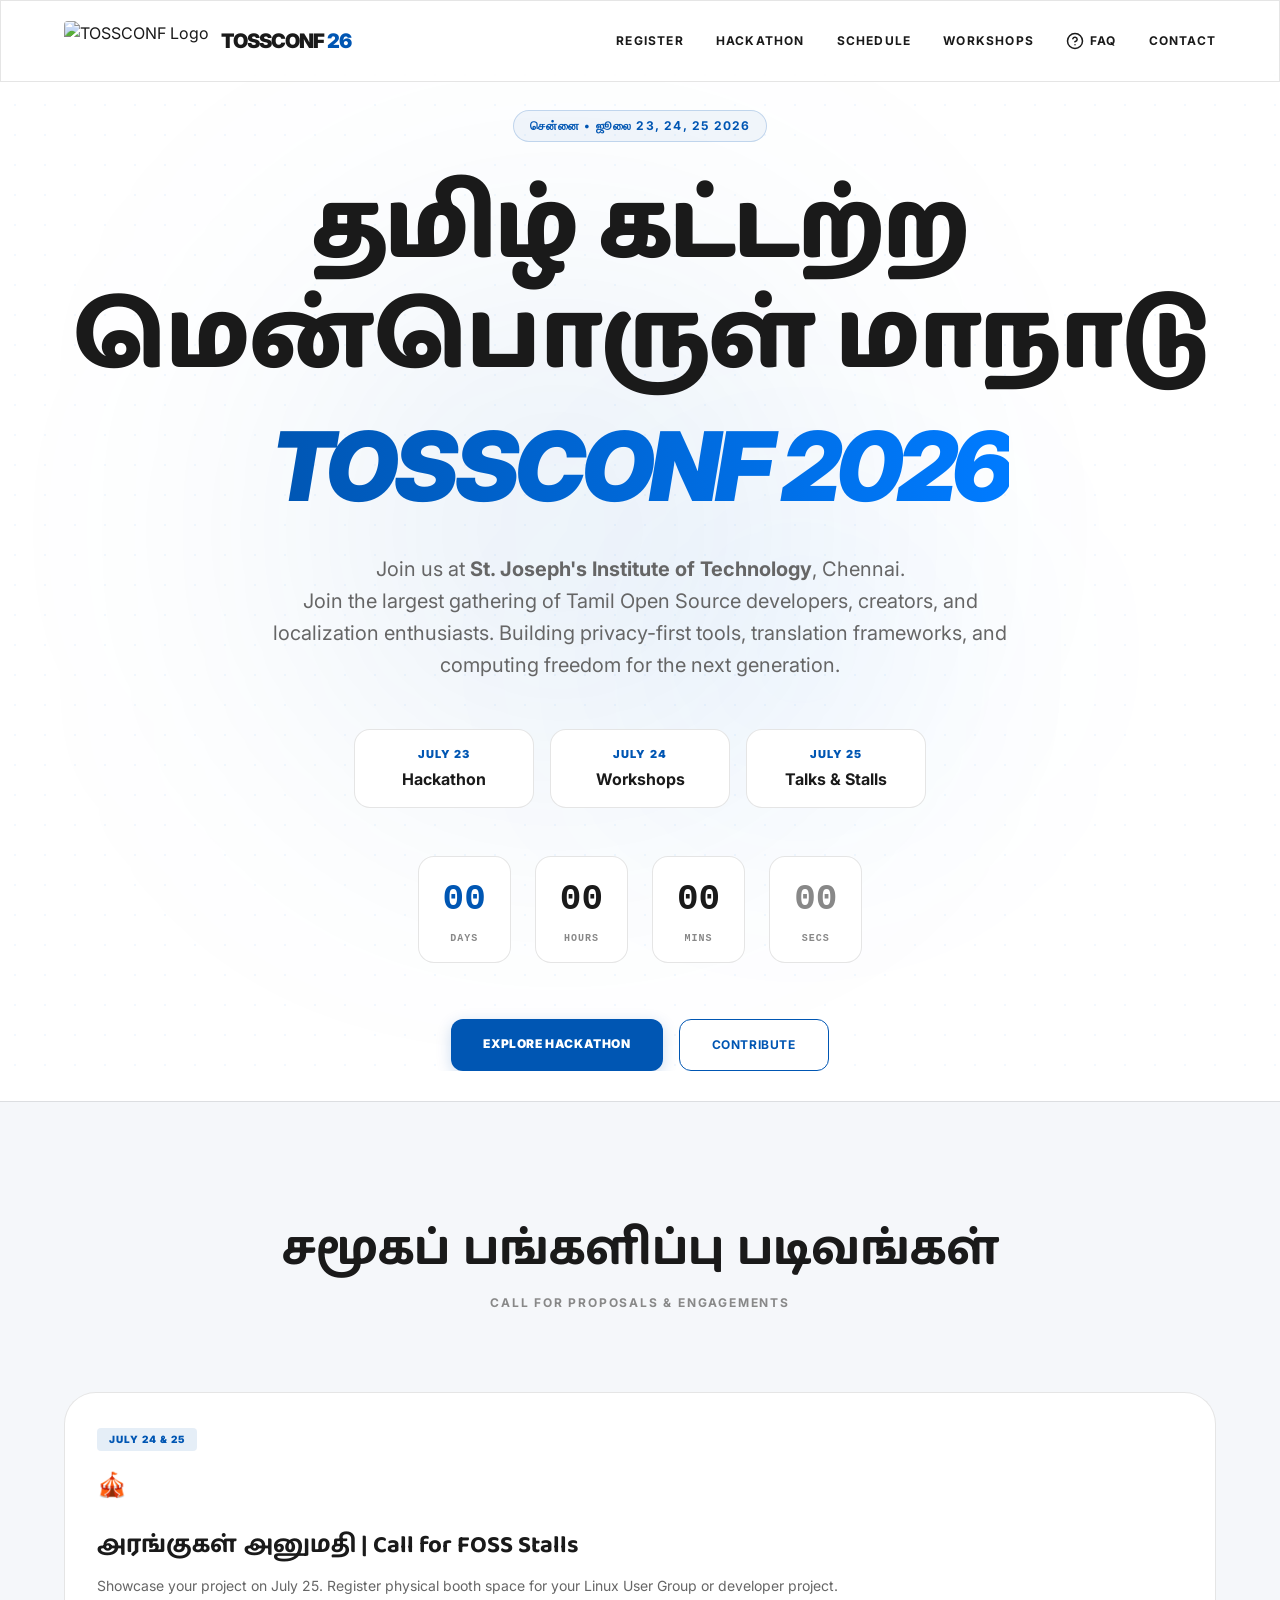
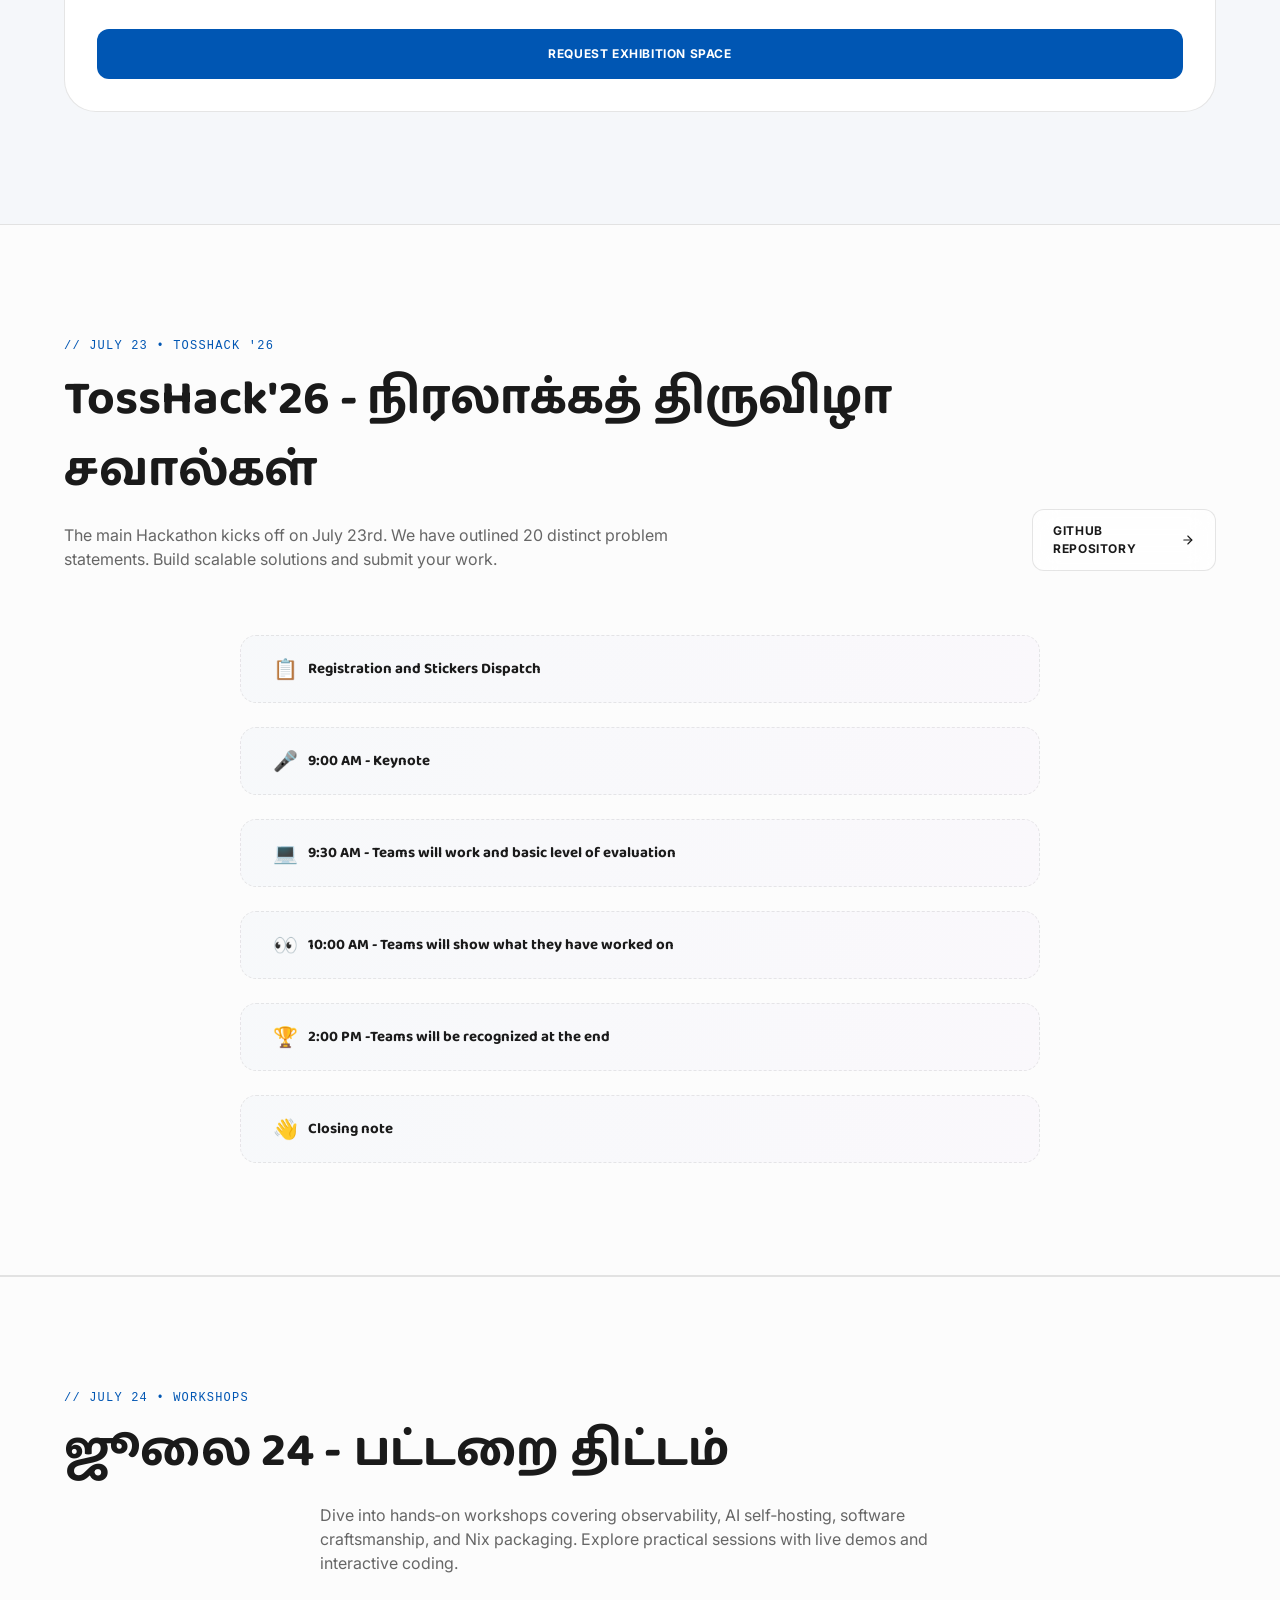
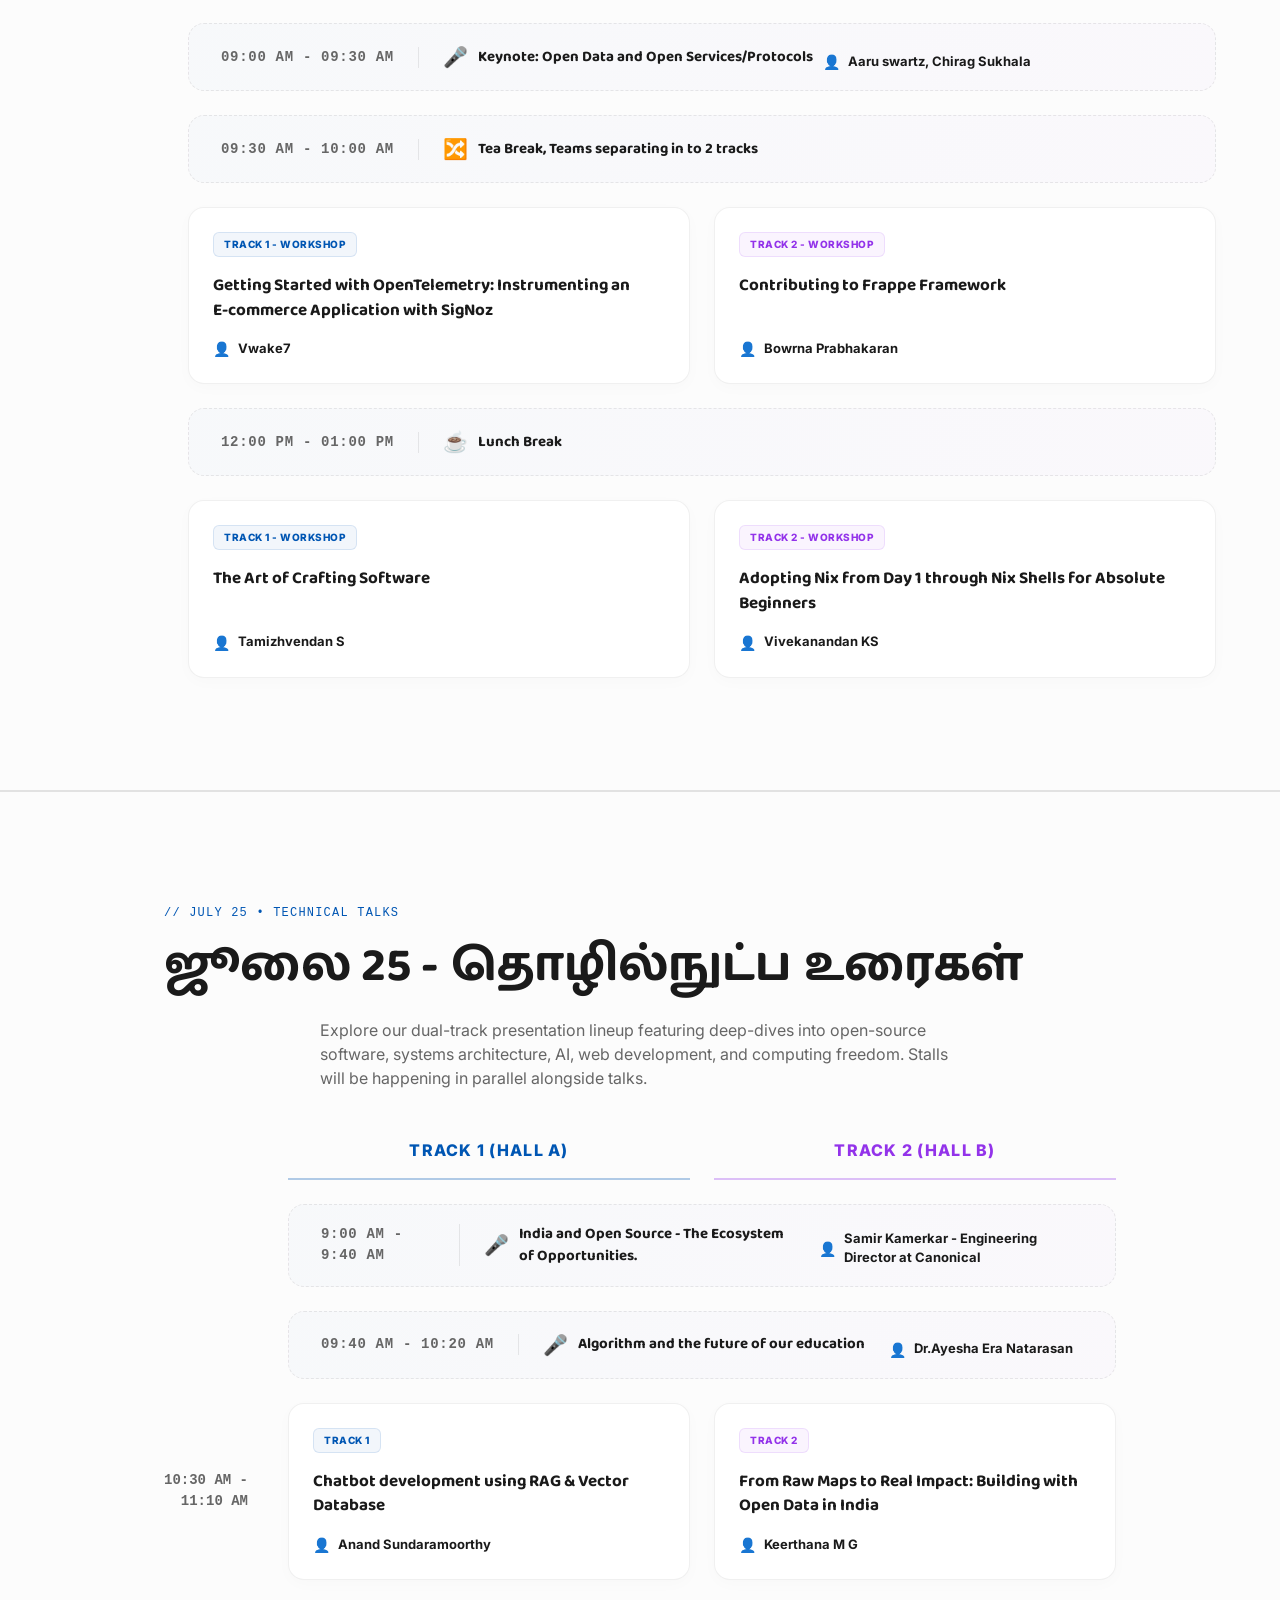
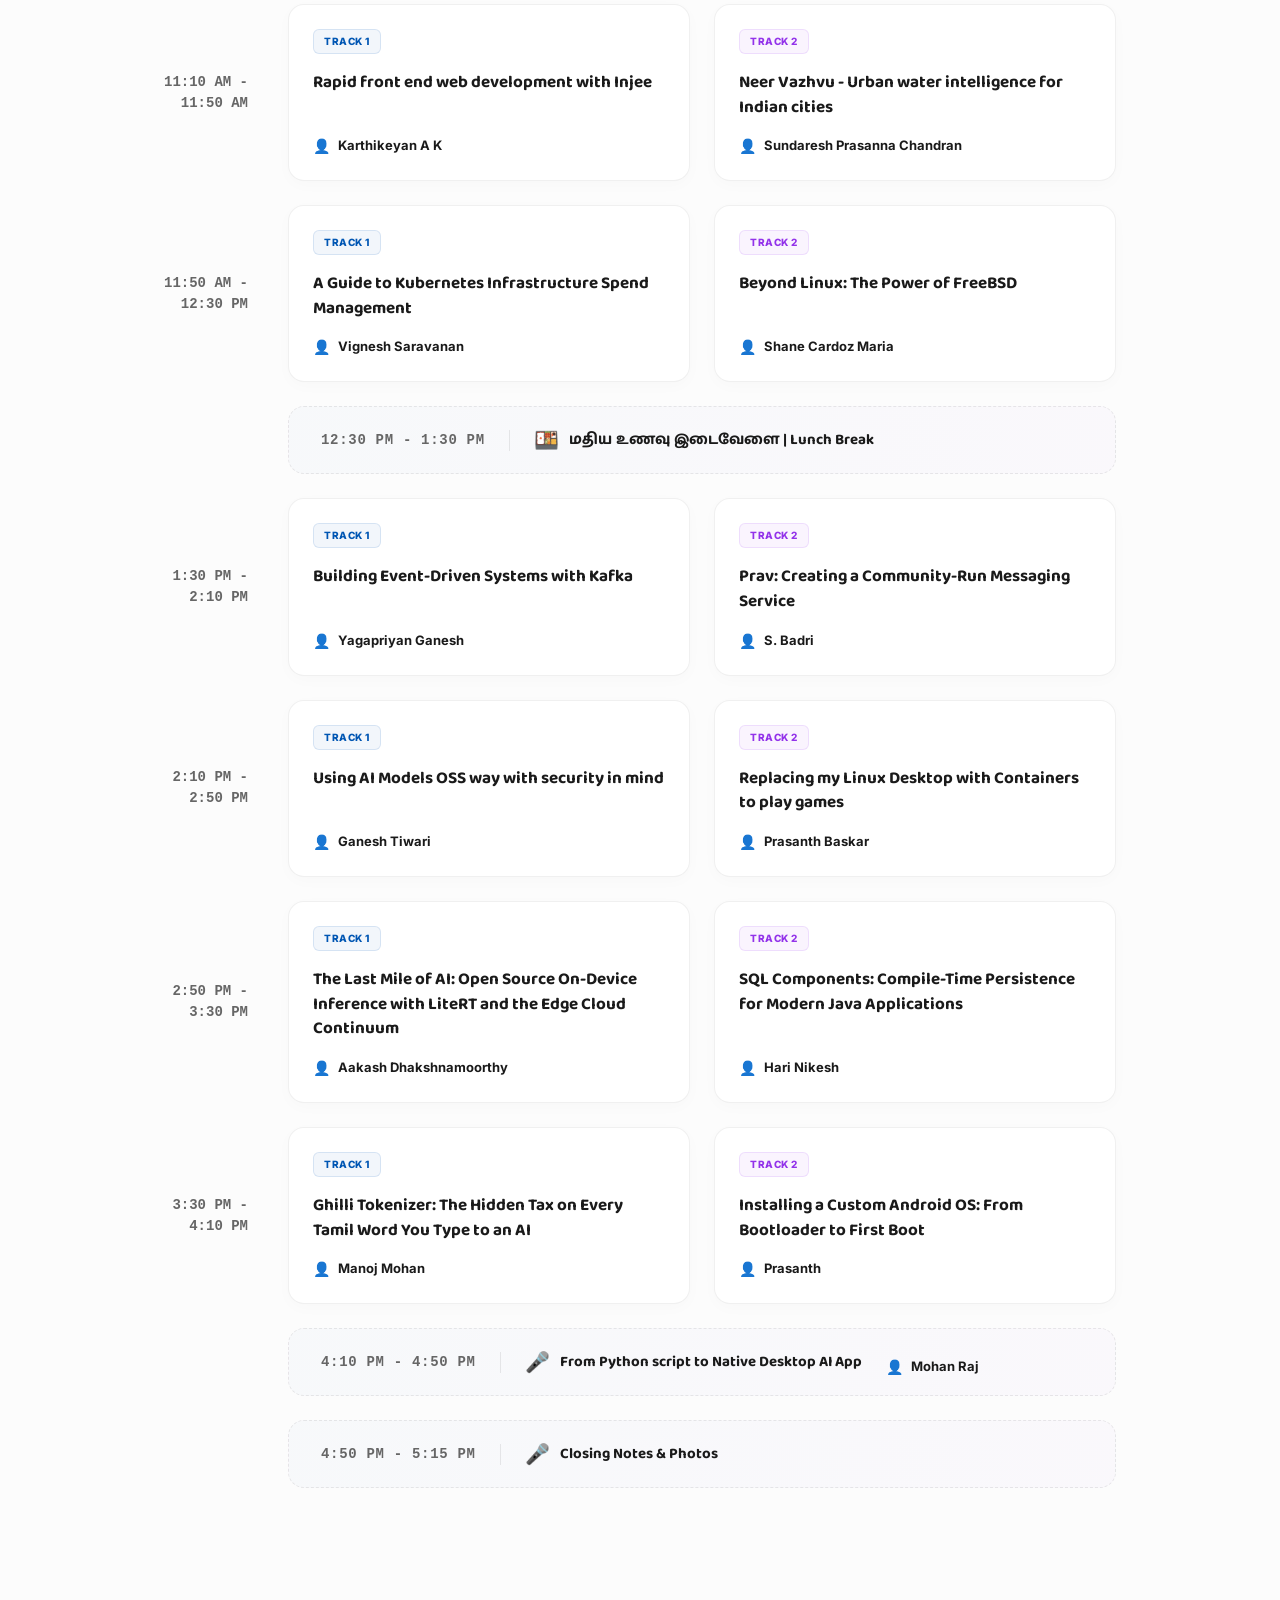
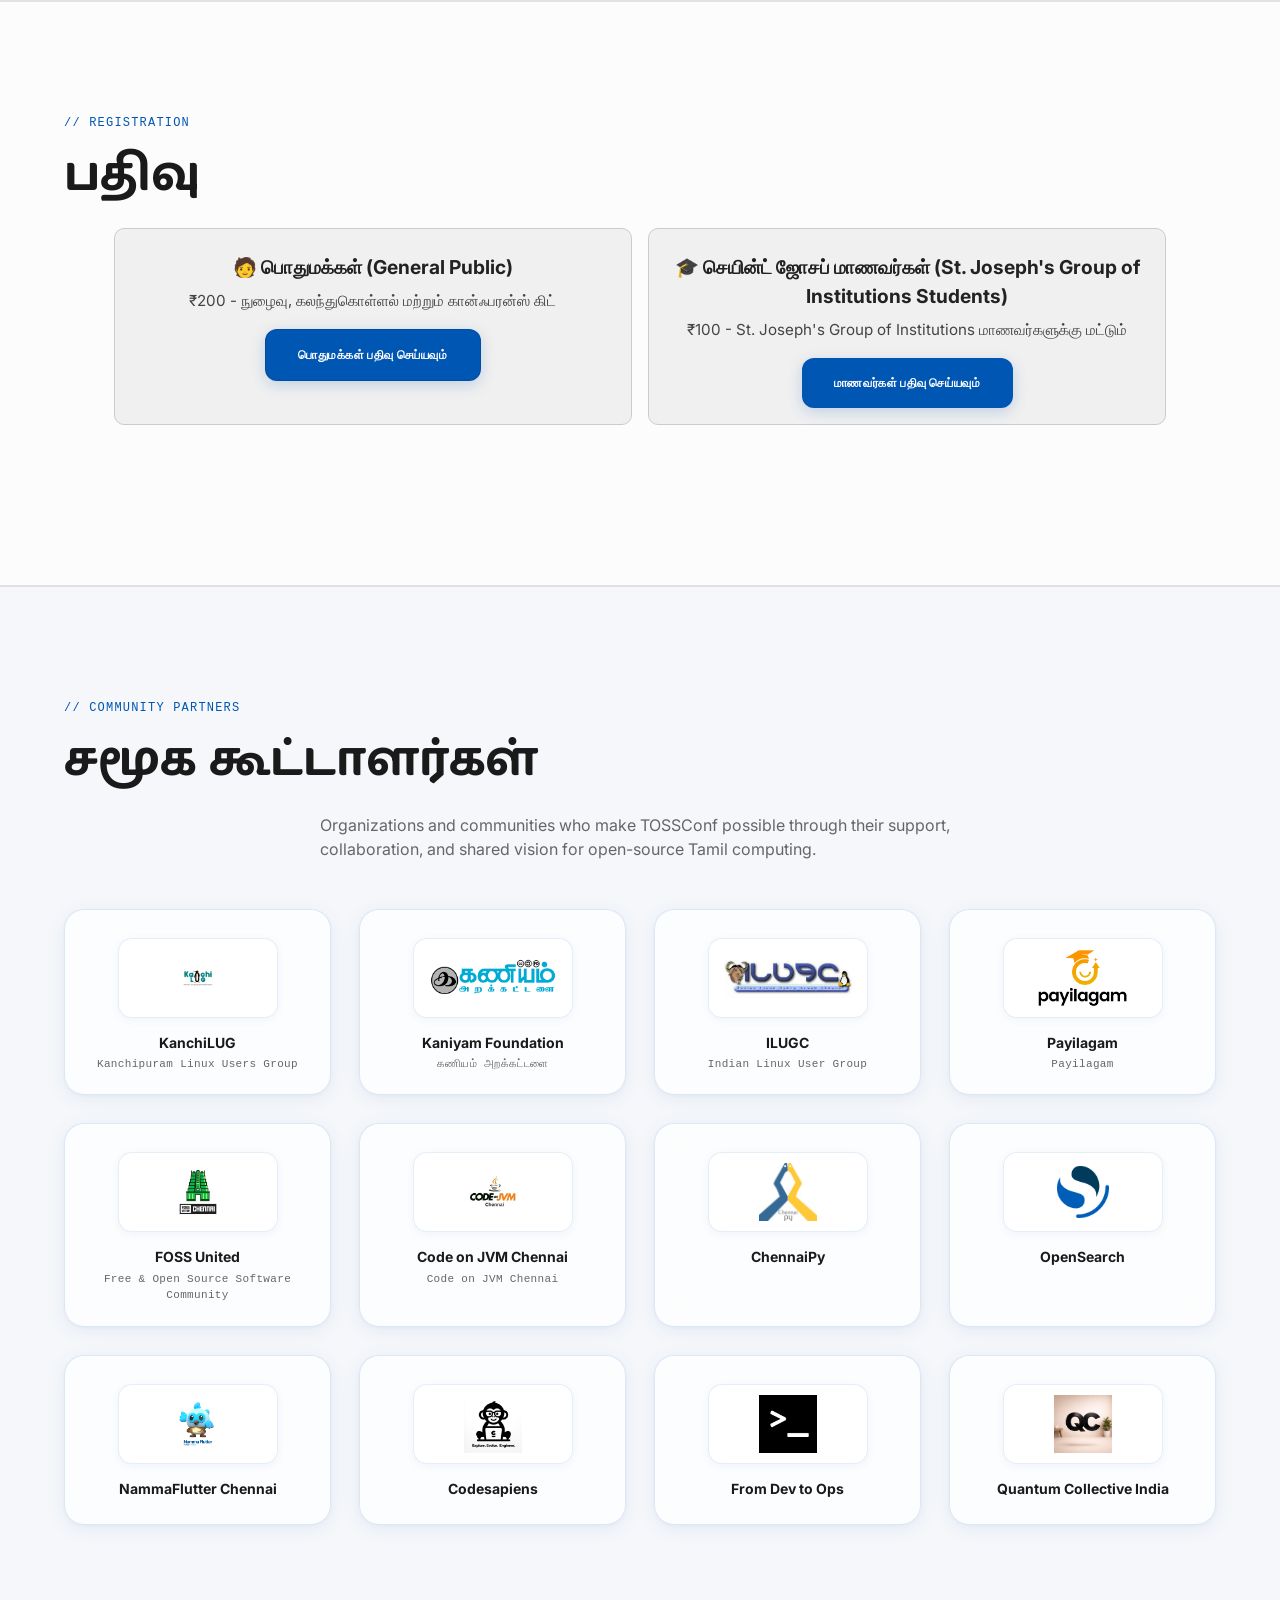
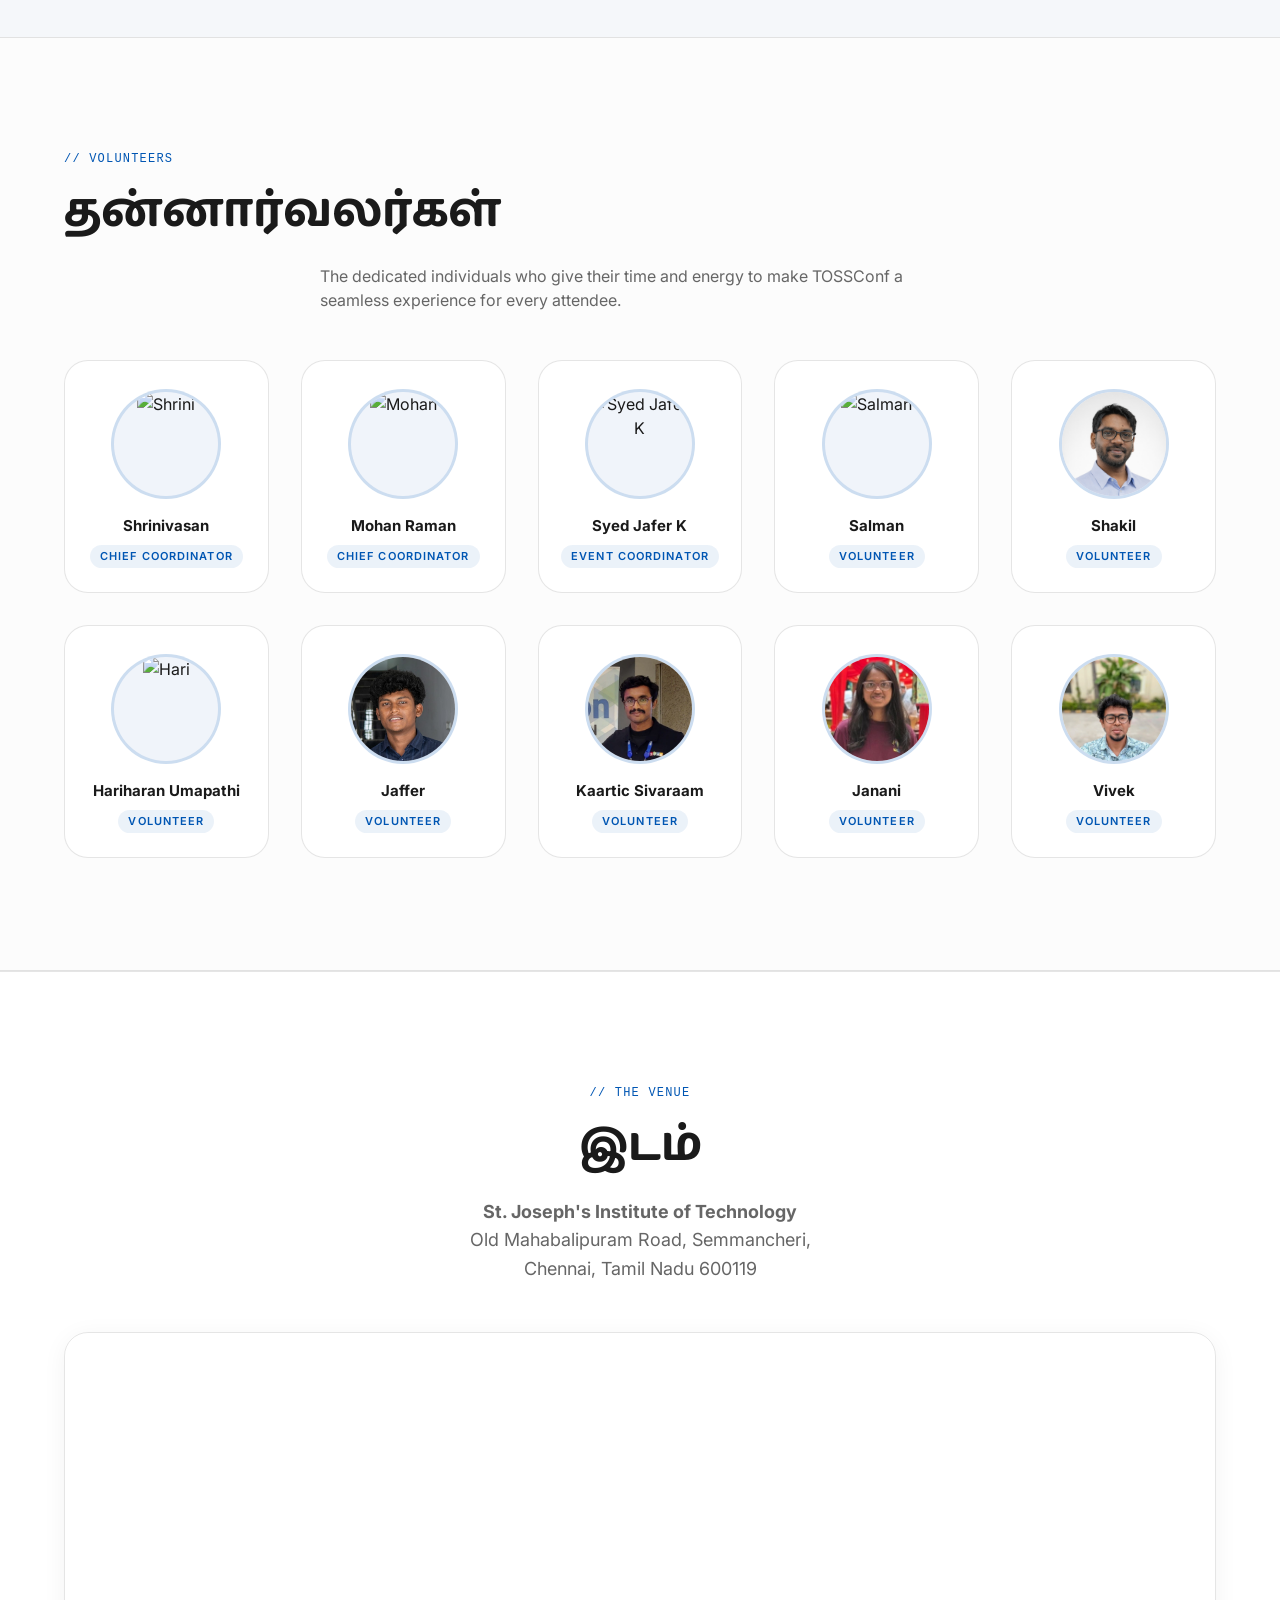
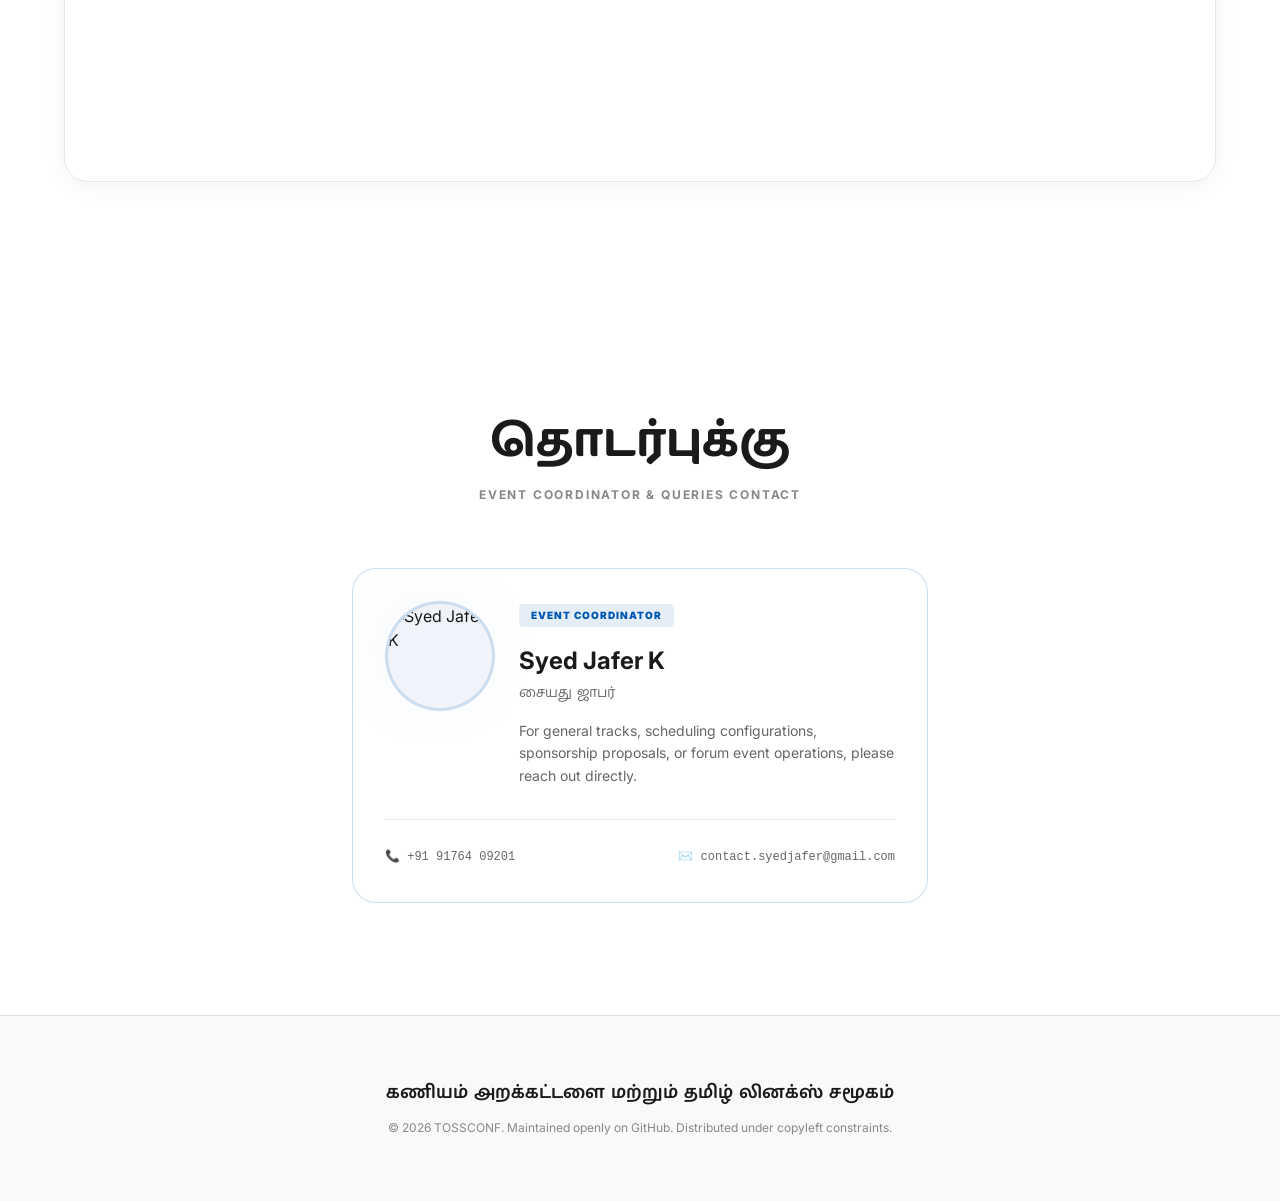
==== commit 834820be: "feat: update lunch timing" ====
--- a/index.html
+++ b/index.html
@@ -282,7 +282,7 @@
                     </div>
                 </div>
                 <div class="interval-card" data-track="all">
-                    <div class="interval-time">01:00 PM - 02:00 PM</div>
+                    <div class="interval-time">12:00 PM - 01:00 PM</div>
                     <div class="interval-details">
                         <span class="interval-icon">☕</span>
                         <h4 class="interval-title tamil-font">Lunch Break</h4>
@@ -992,4 +992,4 @@
     <script src="script.js"></script>
 </body>
 
-</html>+</html>
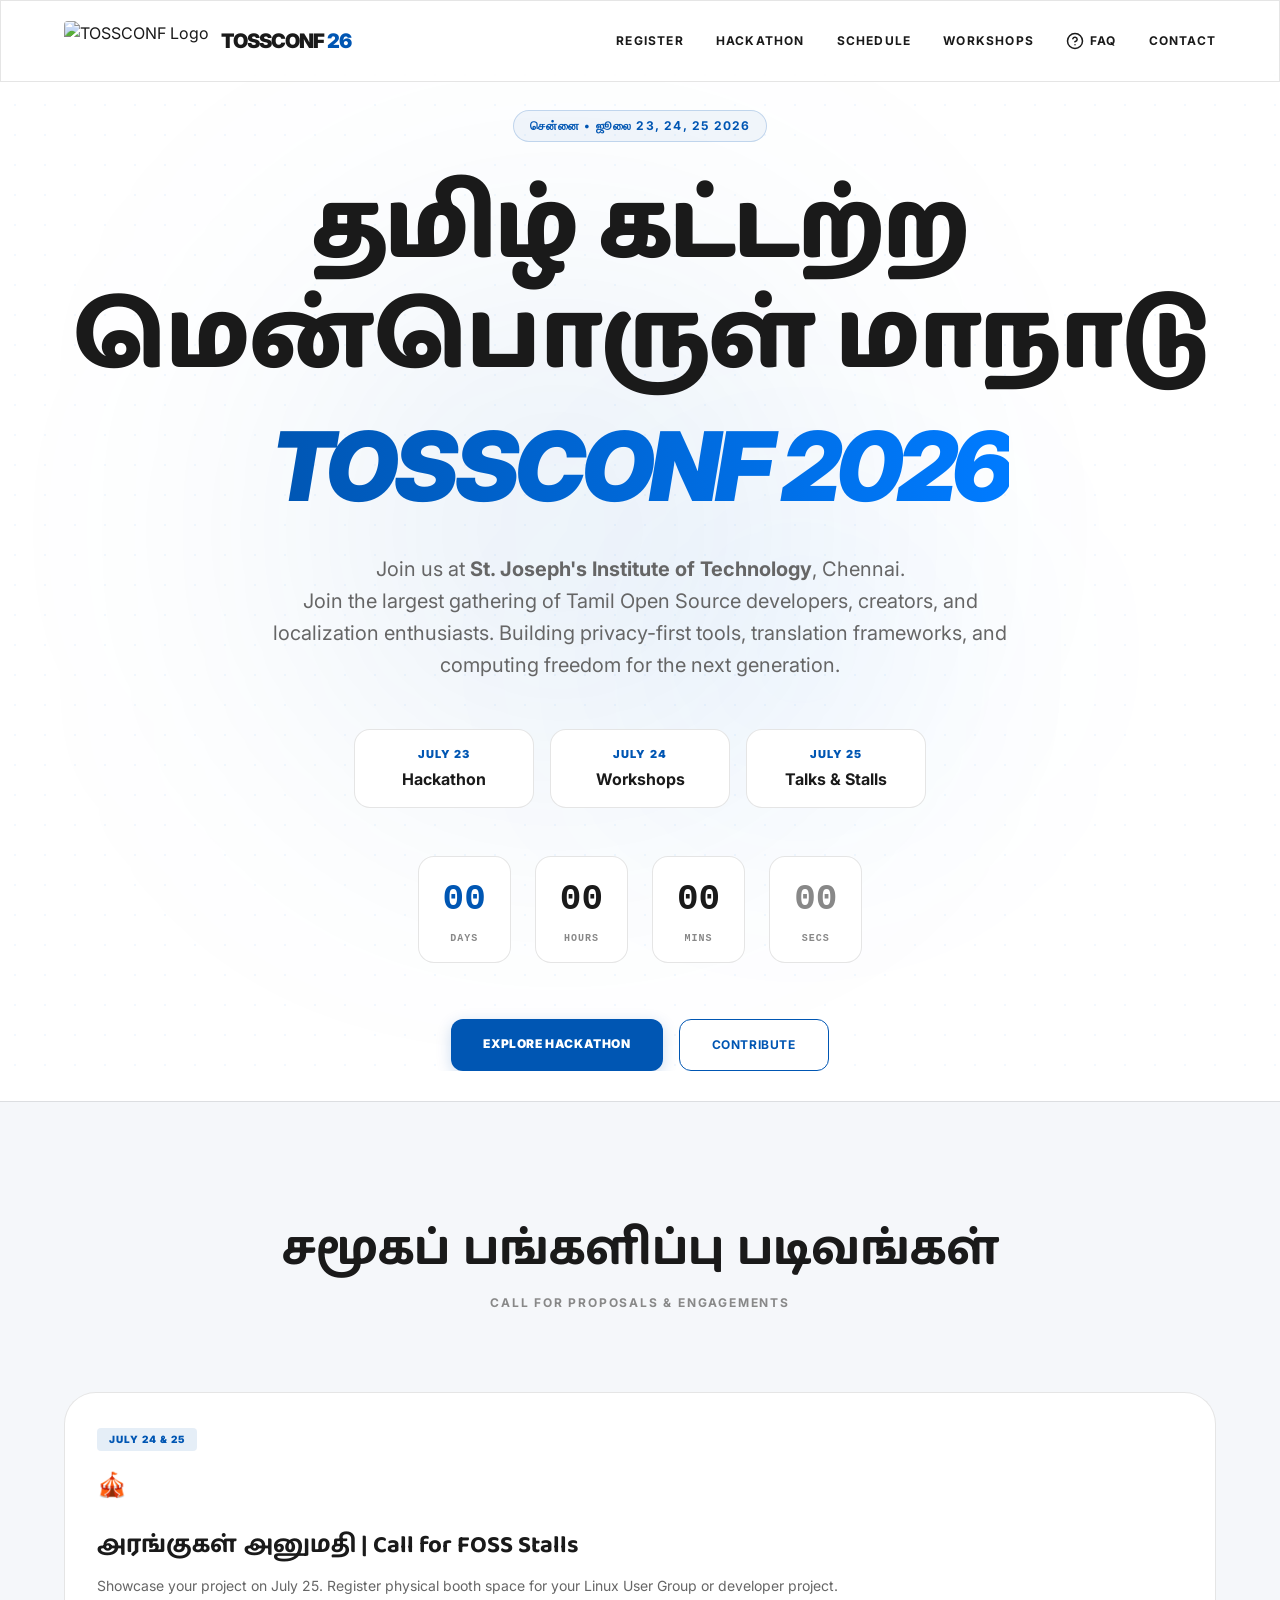
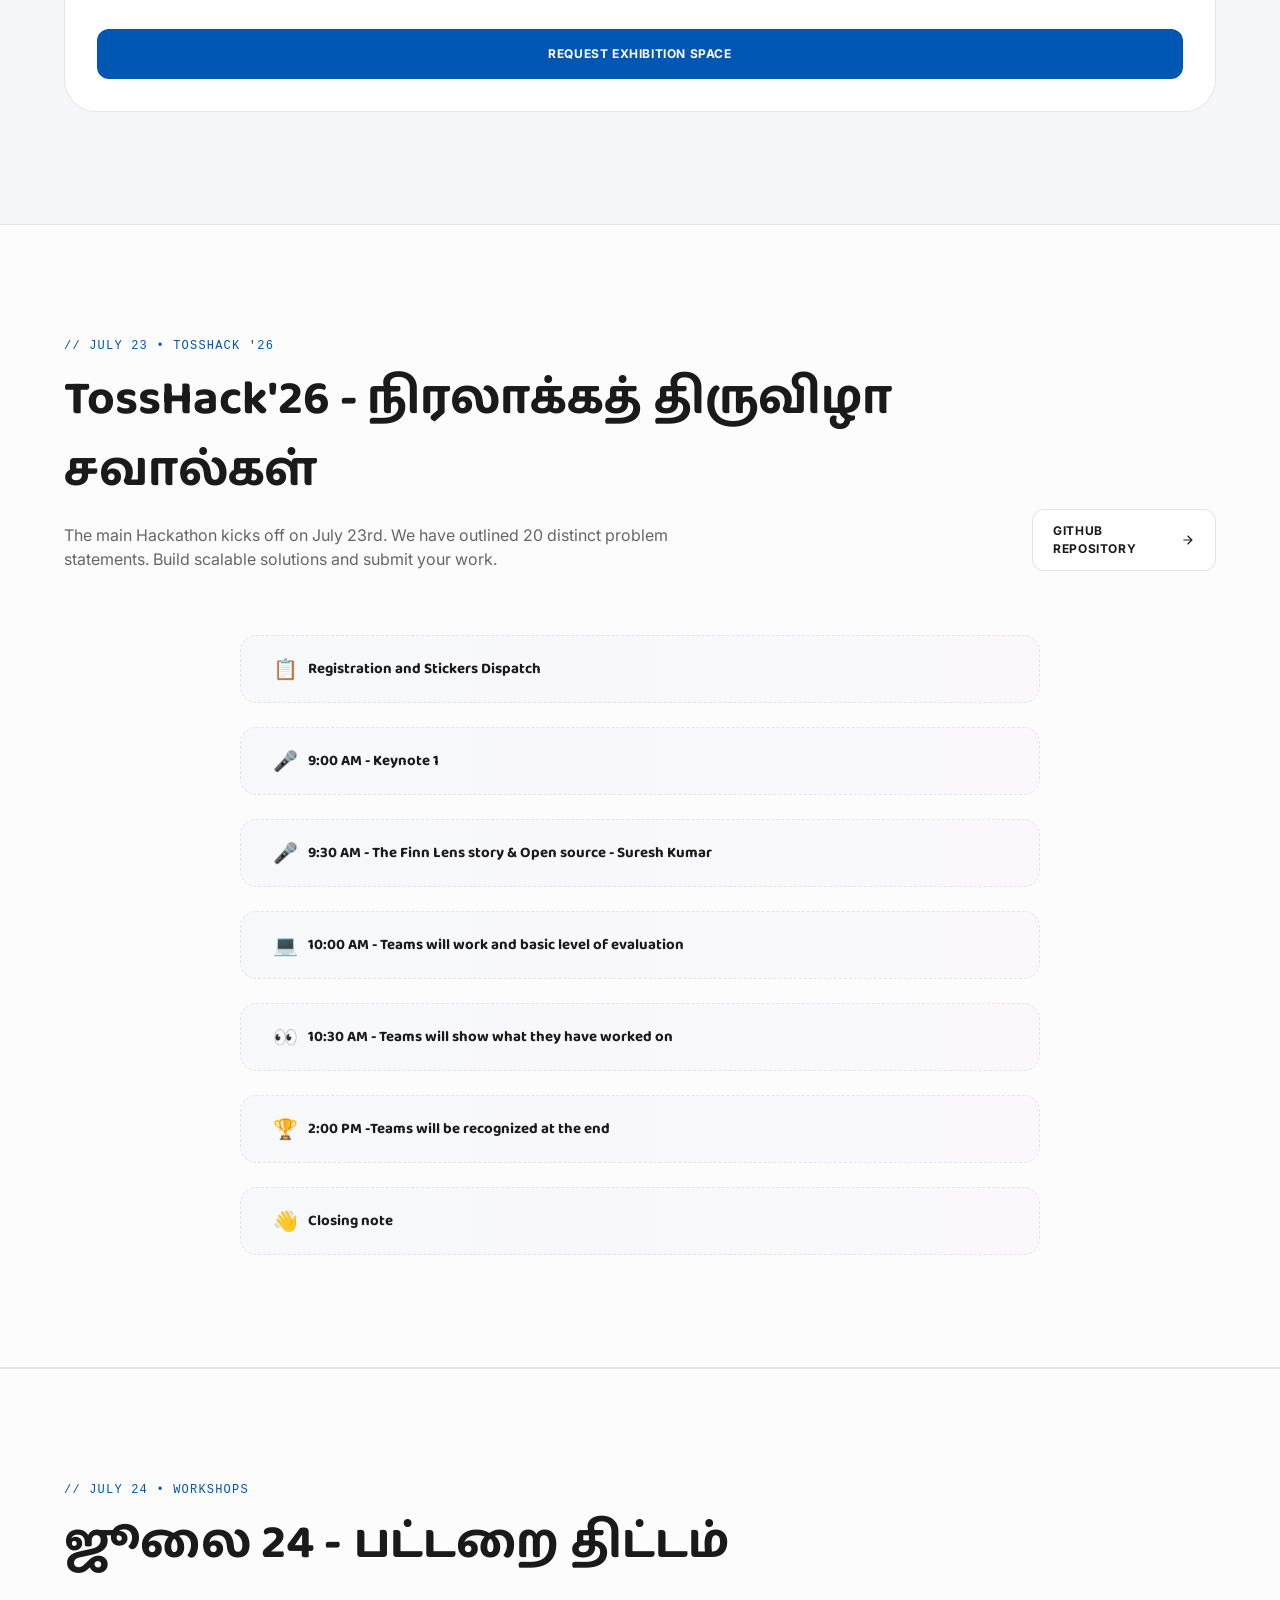
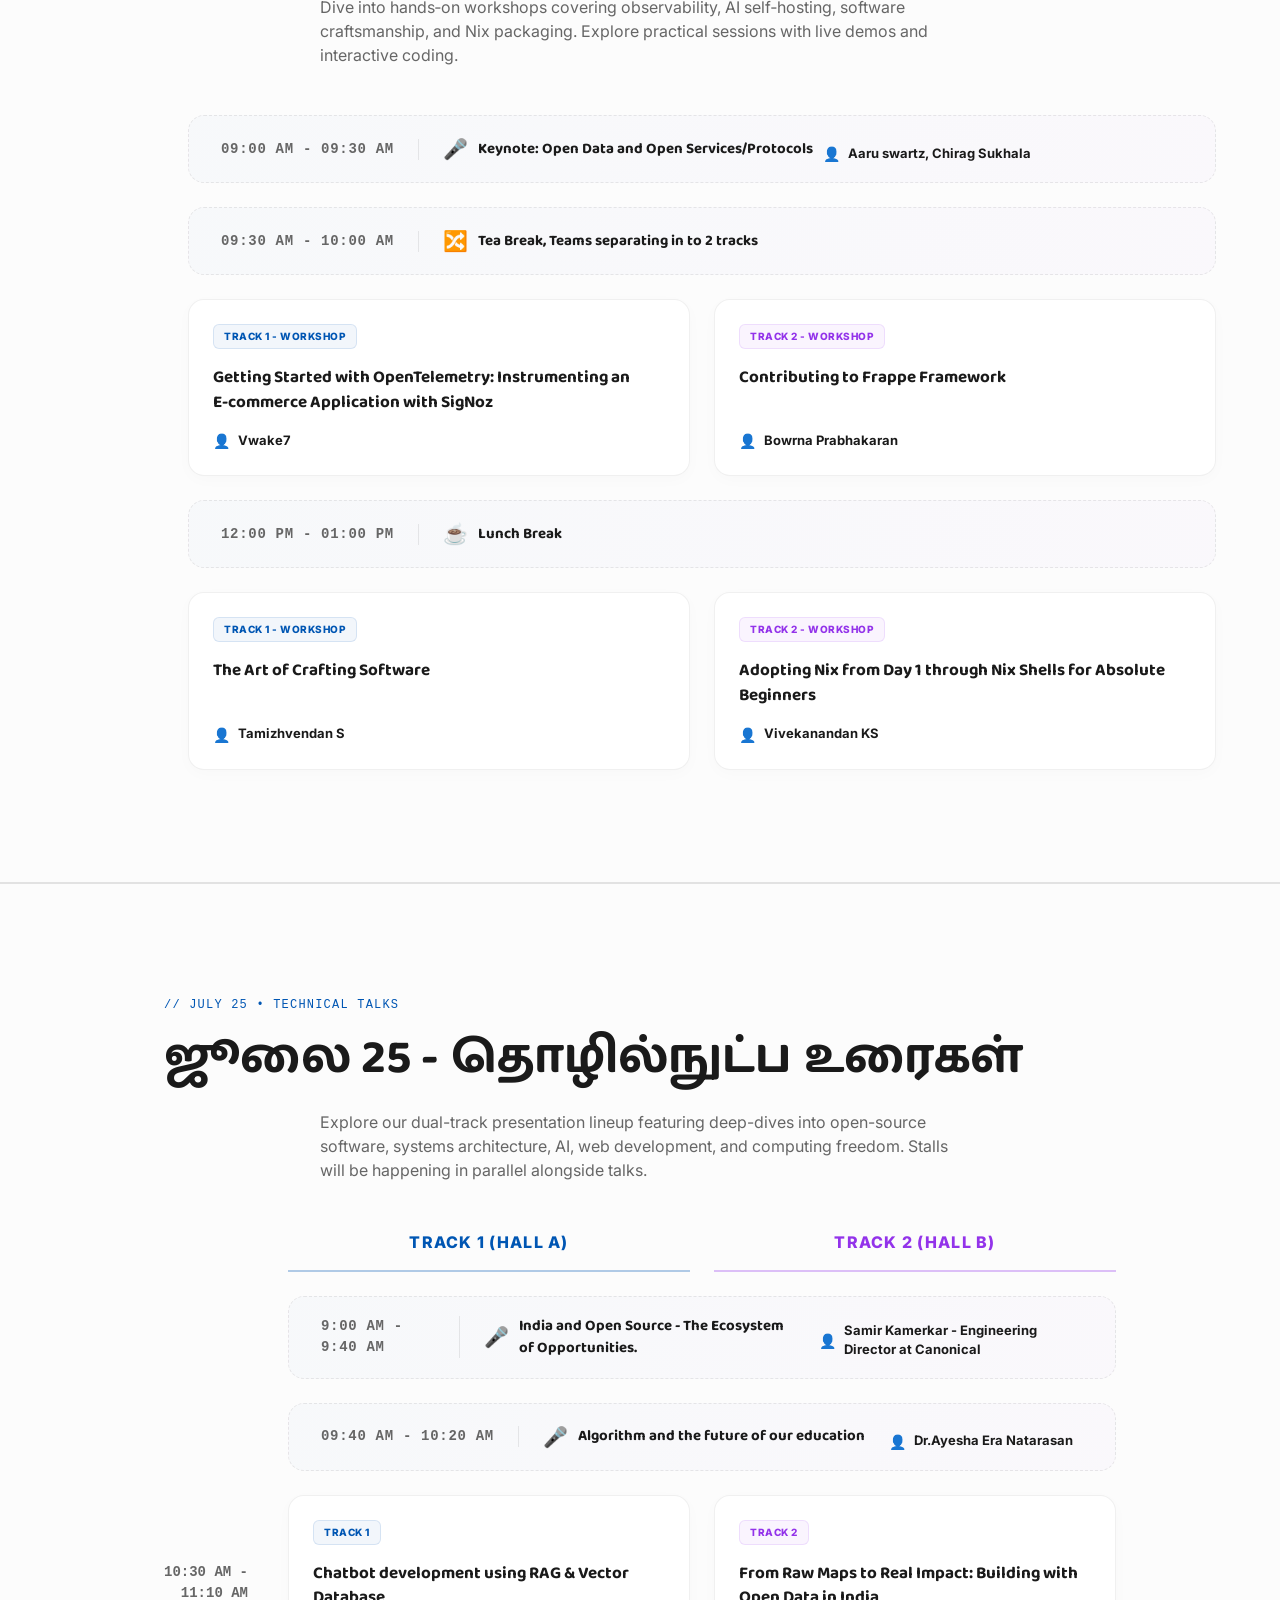
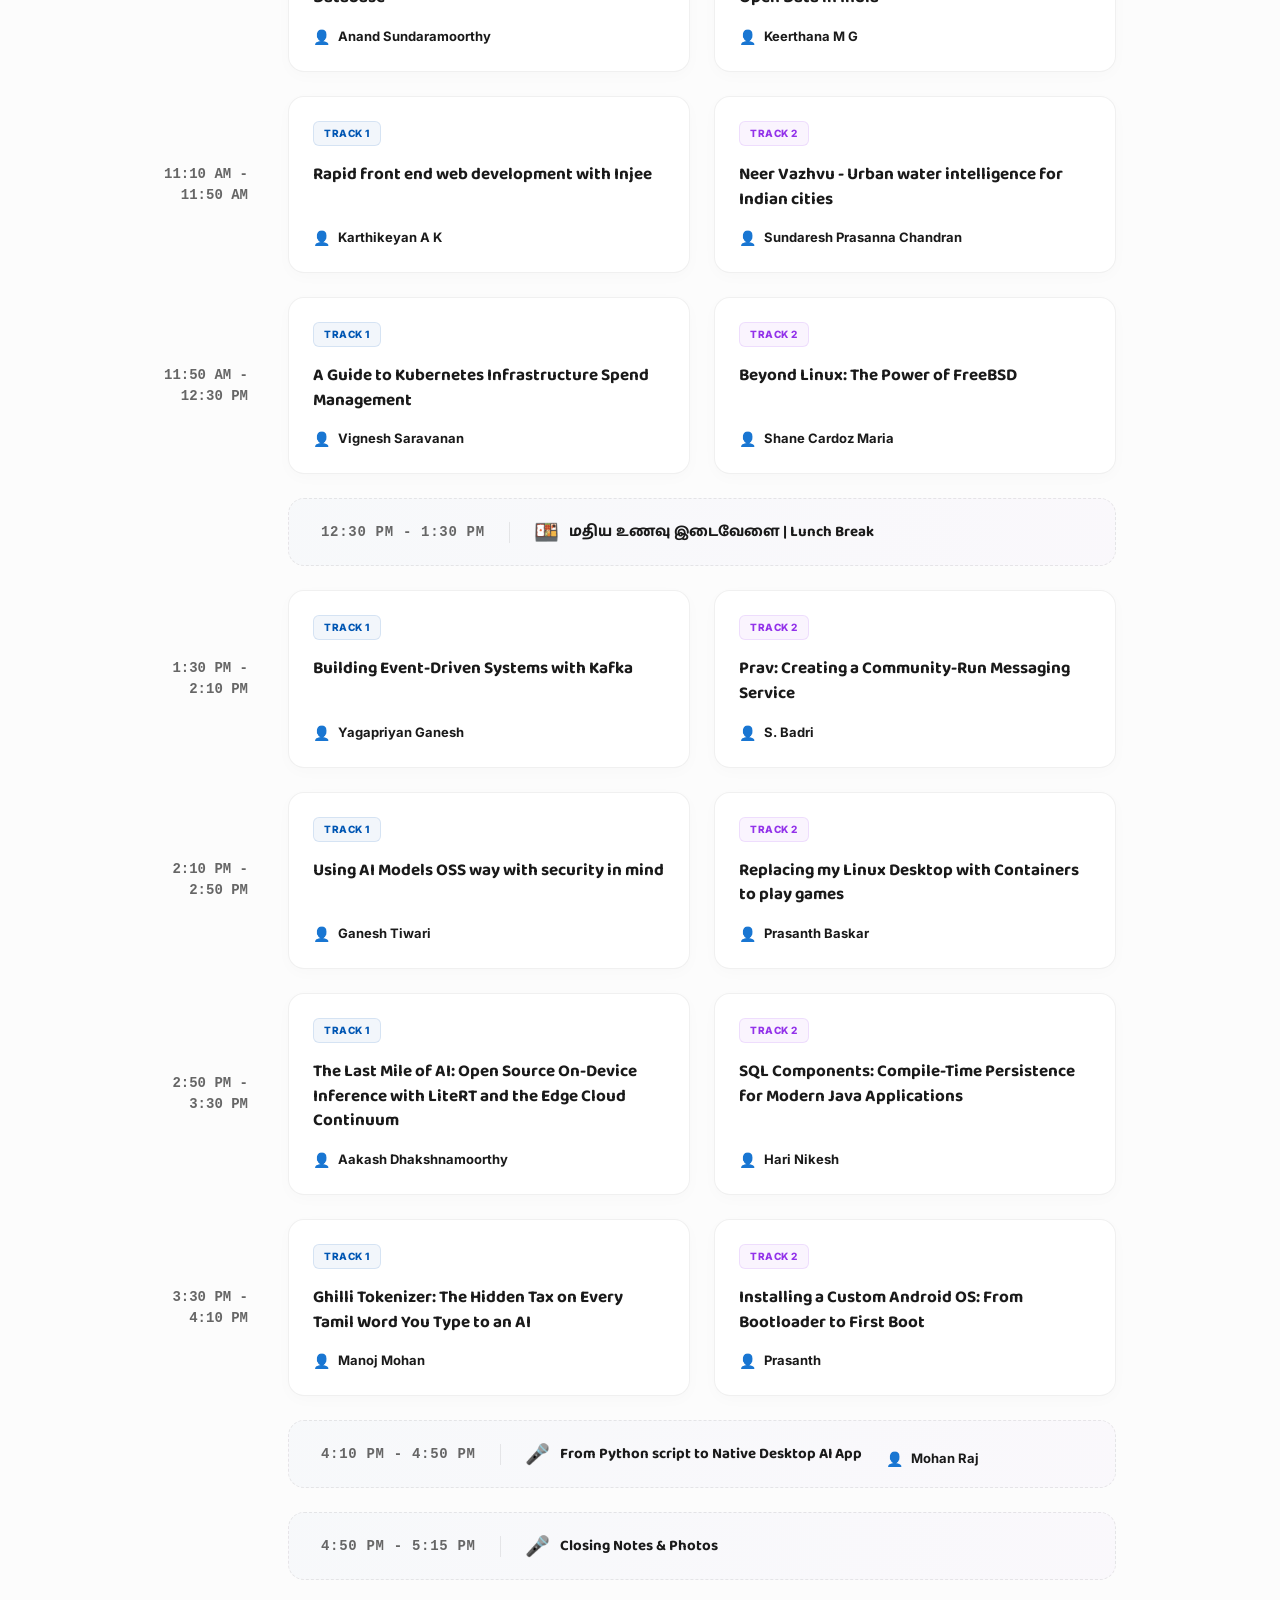
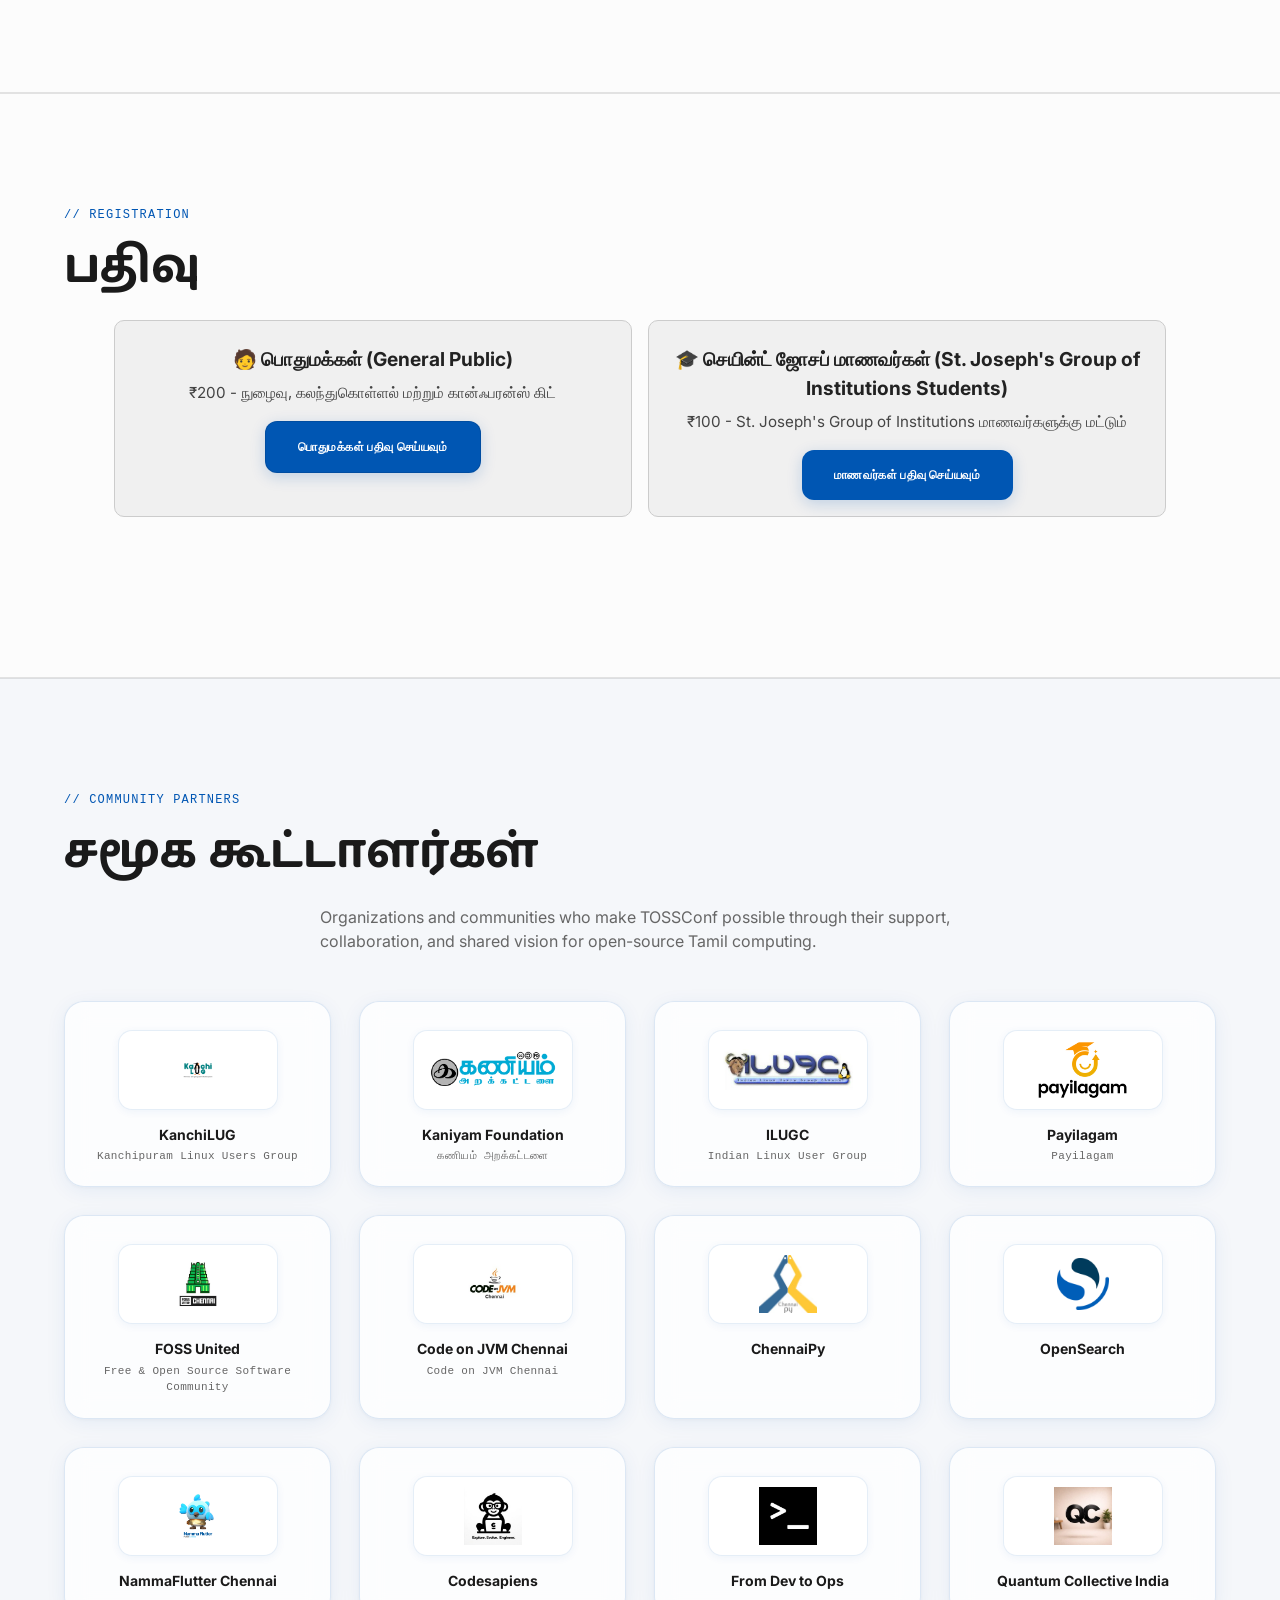
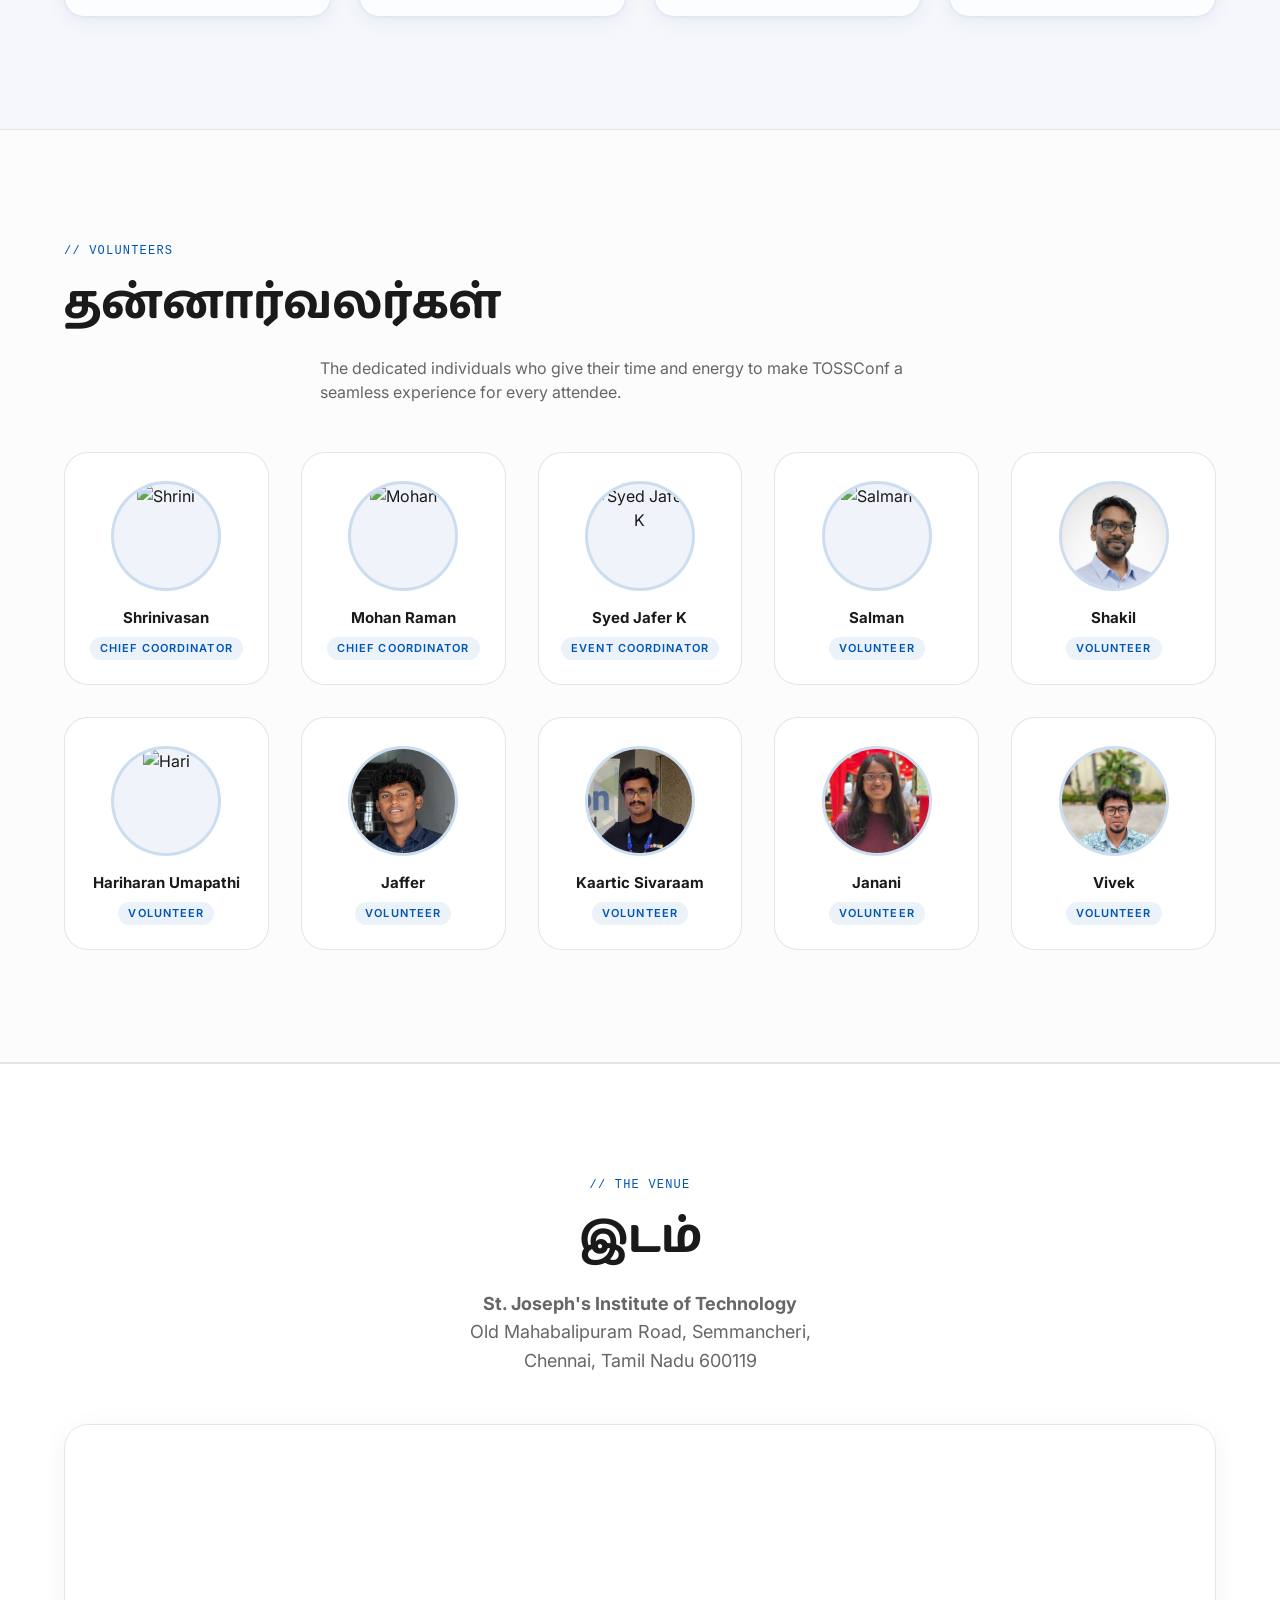
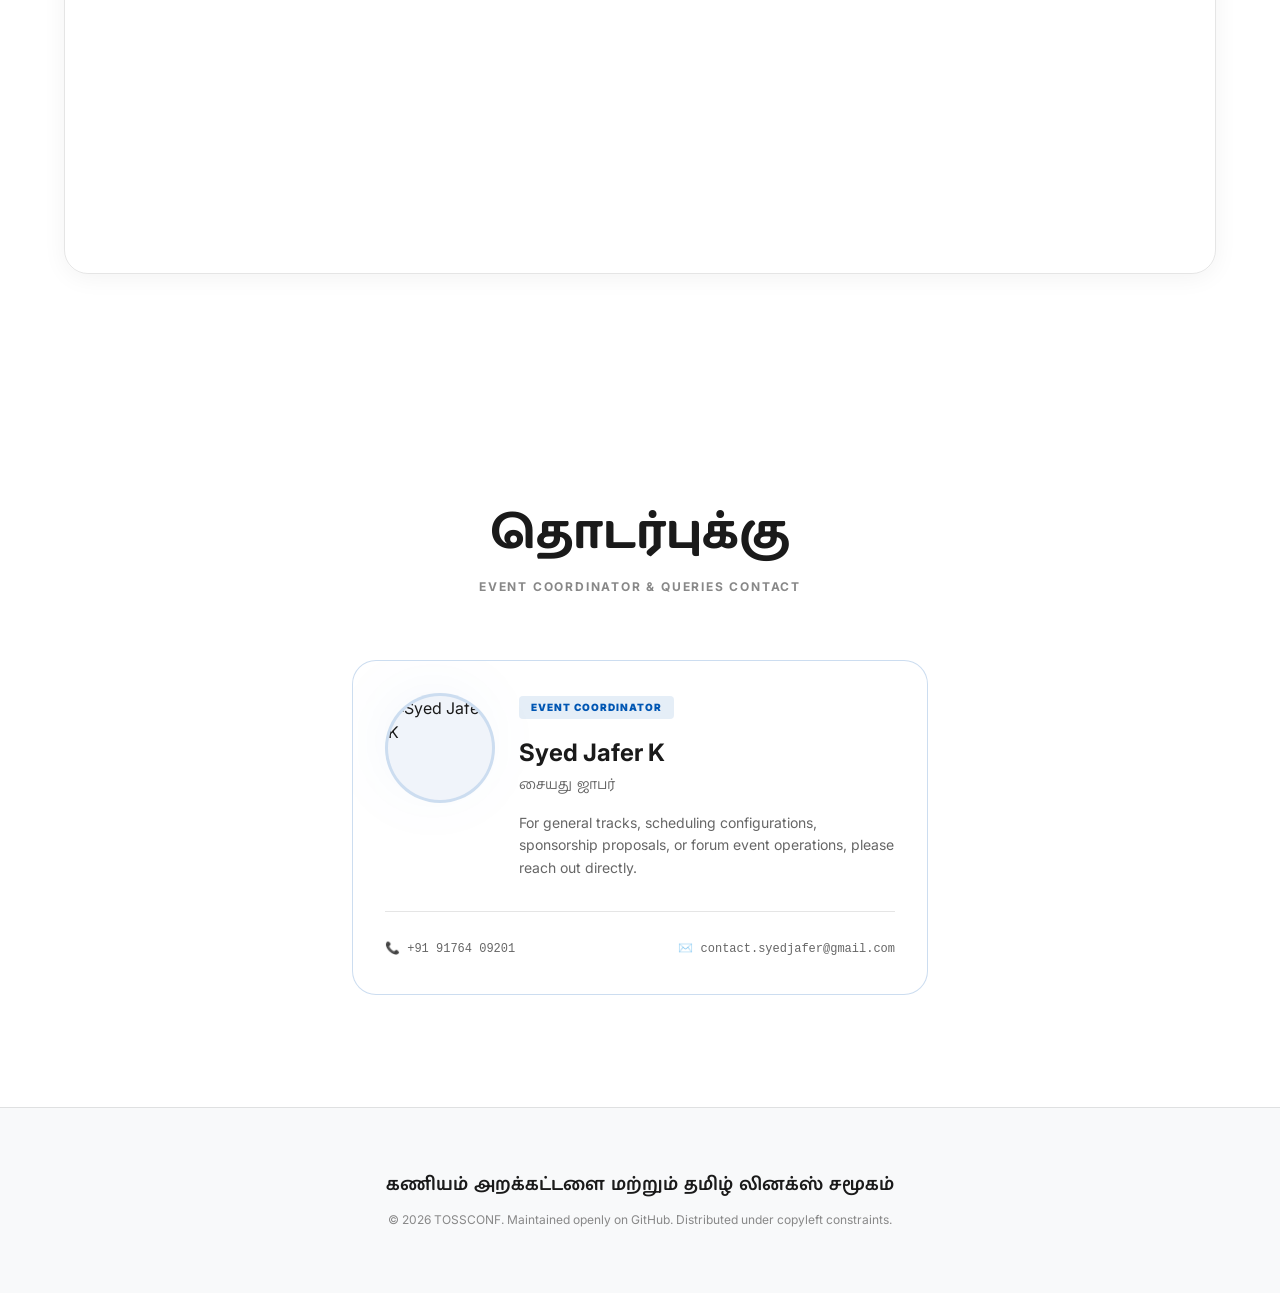
==== commit 04997ddf: "feat: talk" ====
--- a/index.html
+++ b/index.html
@@ -188,20 +188,26 @@
                 <div class="interval-card" style="grid-column: 1 / -1; justify-content: flex-start; text-align: left;">
                     <div class="interval-details">
                         <span class="interval-icon">🎤</span>
-                        <h4 class="interval-title tamil-font">9:00 AM - Keynote</h4>
+                        <h4 class="interval-title tamil-font">9:00 AM - Keynote 1</h4>
                     </div>
                 </div>
                 <div class="interval-card" style="grid-column: 1 / -1; justify-content: flex-start; text-align: left;">
                     <div class="interval-details">
+                        <span class="interval-icon">🎤</span>
+                        <h4 class="interval-title tamil-font">9:30 AM - The Finn Lens story & Open source - Suresh Kumar </h4>
+                    </div>
+                </div>
+                <div class="interval-card" style="grid-column: 1 / -1; justify-content: flex-start; text-align: left;">
+                    <div class="interval-details">
                         <span class="interval-icon">💻</span>
-                        <h4 class="interval-title tamil-font">9:30 AM - Teams will work and basic level of evaluation
+                        <h4 class="interval-title tamil-font">10:00 AM - Teams will work and basic level of evaluation
                         </h4>
                     </div>
                 </div>
                 <div class="interval-card" style="grid-column: 1 / -1; justify-content: flex-start; text-align: left;">
                     <div class="interval-details">
                         <span class="interval-icon">👀</span>
-                        <h4 class="interval-title tamil-font">10:00 AM - Teams will show what they have worked on</h4>
+                        <h4 class="interval-title tamil-font">10:30 AM - Teams will show what they have worked on</h4>
                     </div>
                 </div>
                 <div class="interval-card" style="grid-column: 1 / -1; justify-content: flex-start; text-align: left;">
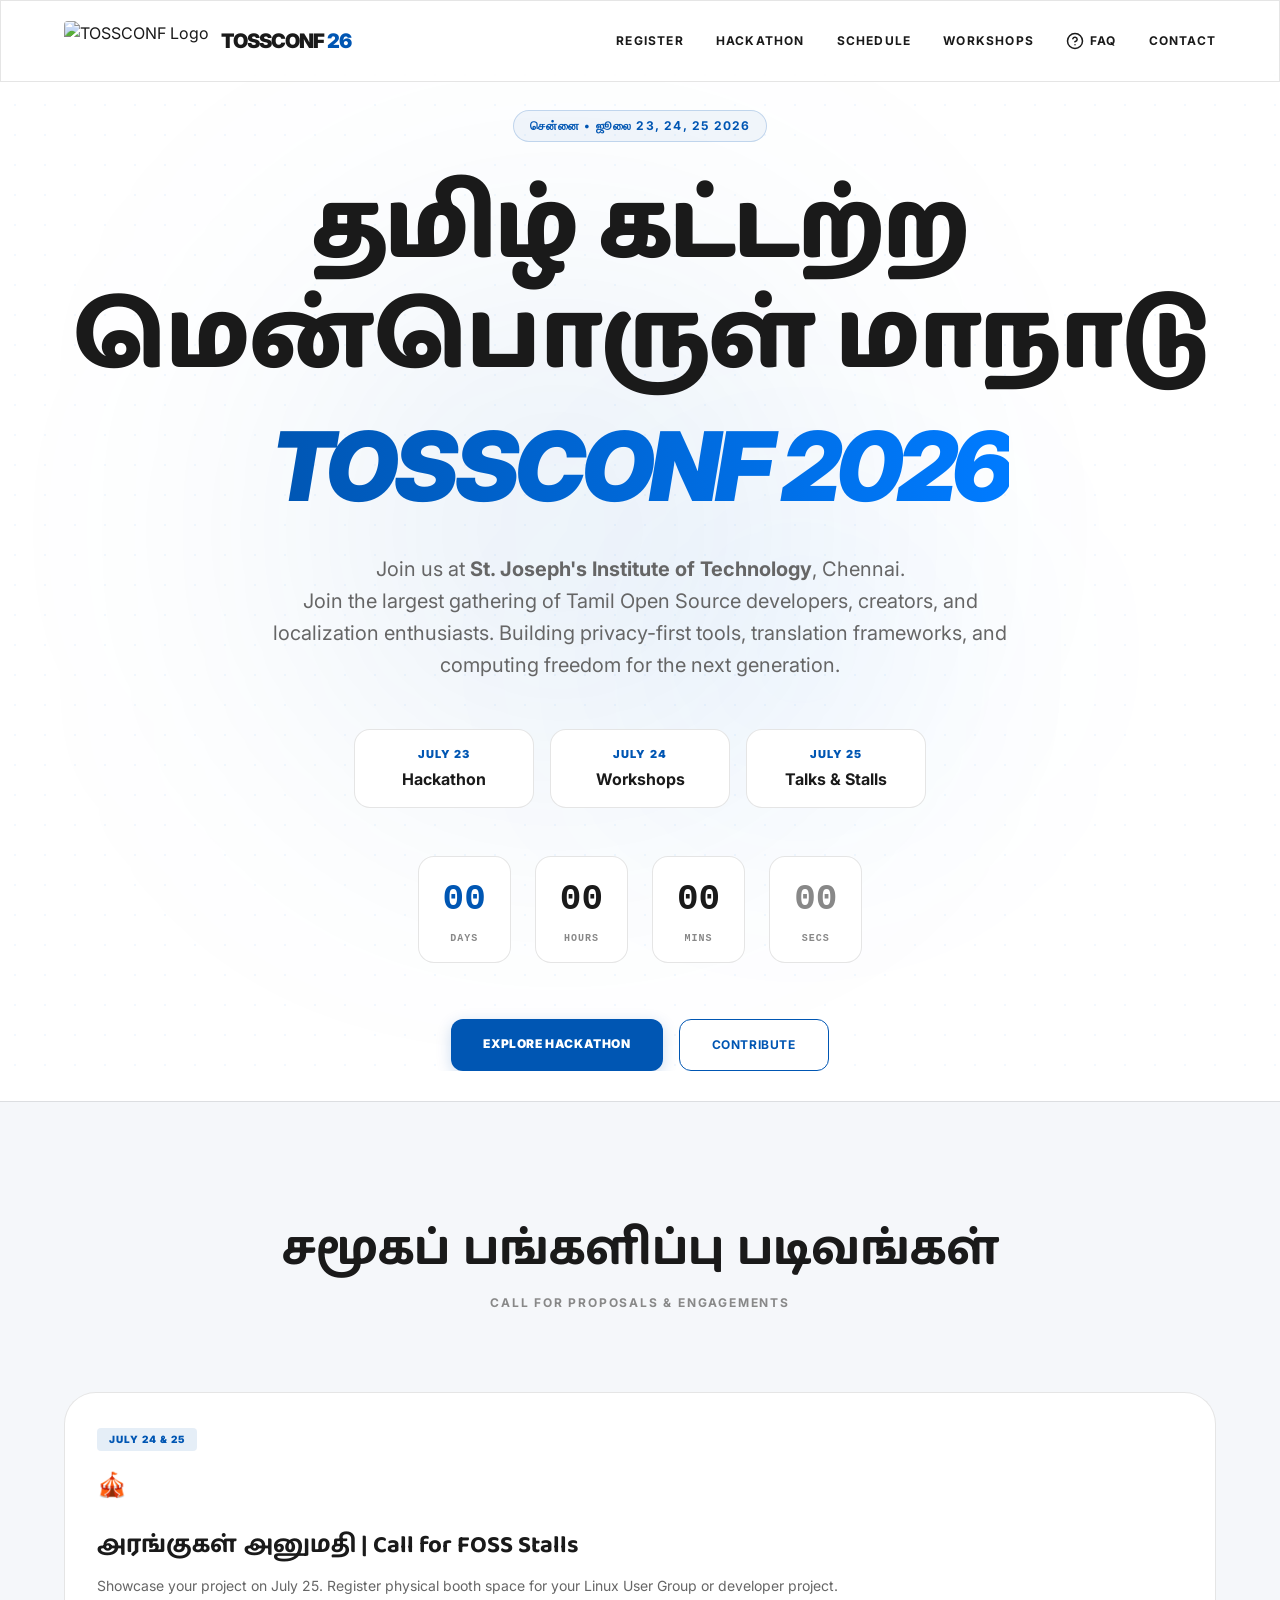
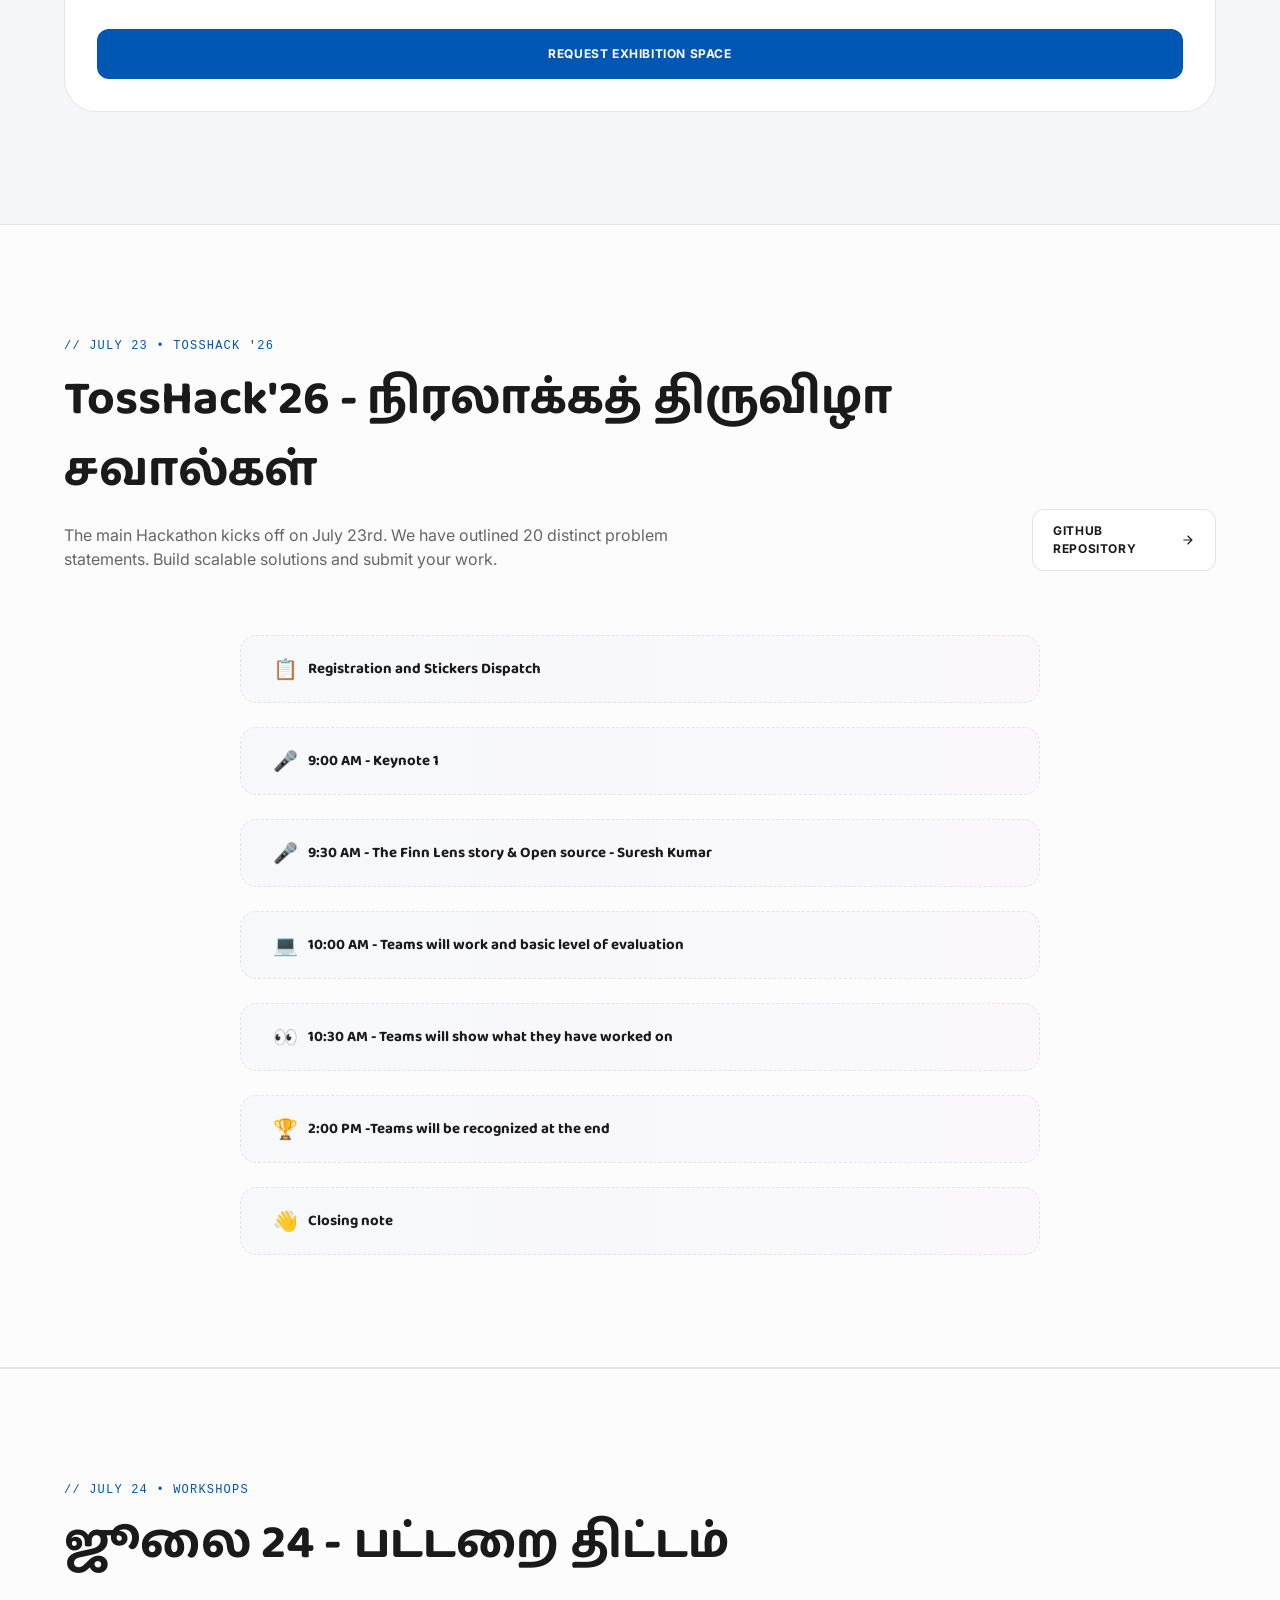
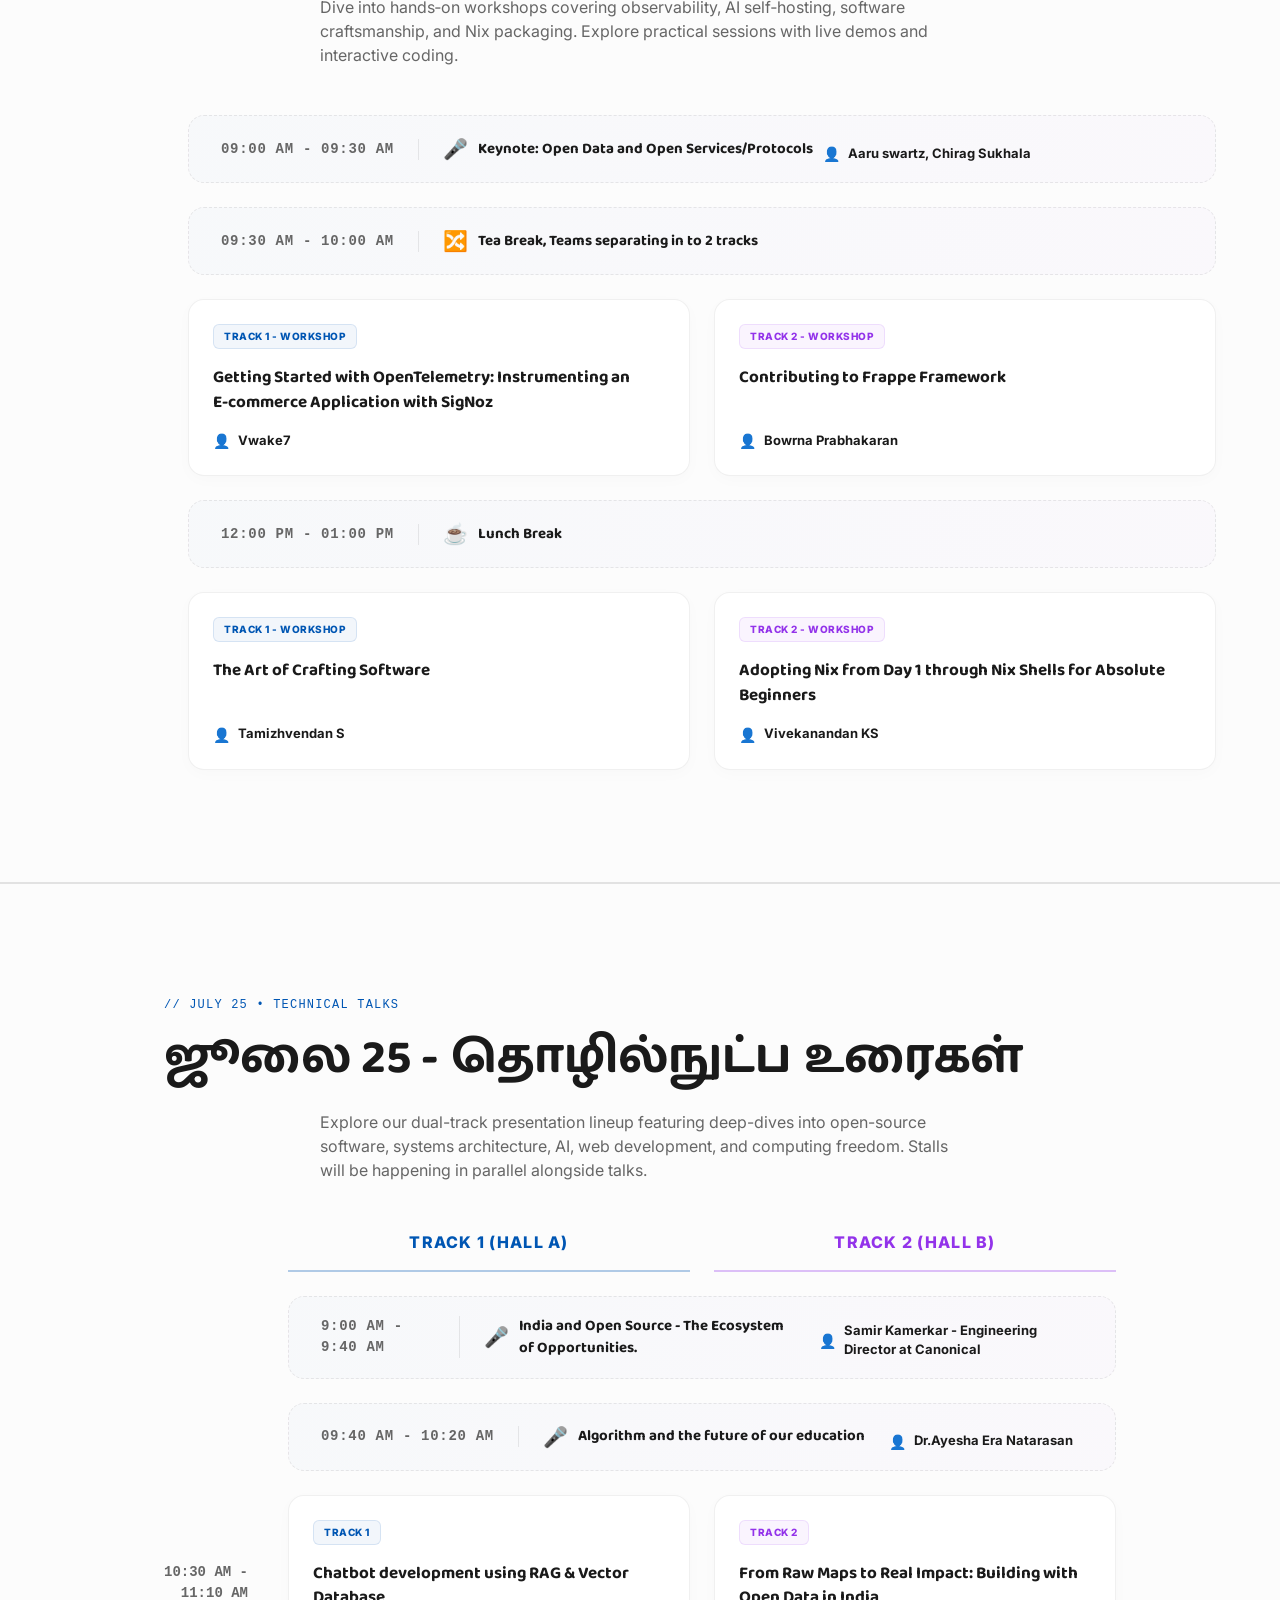
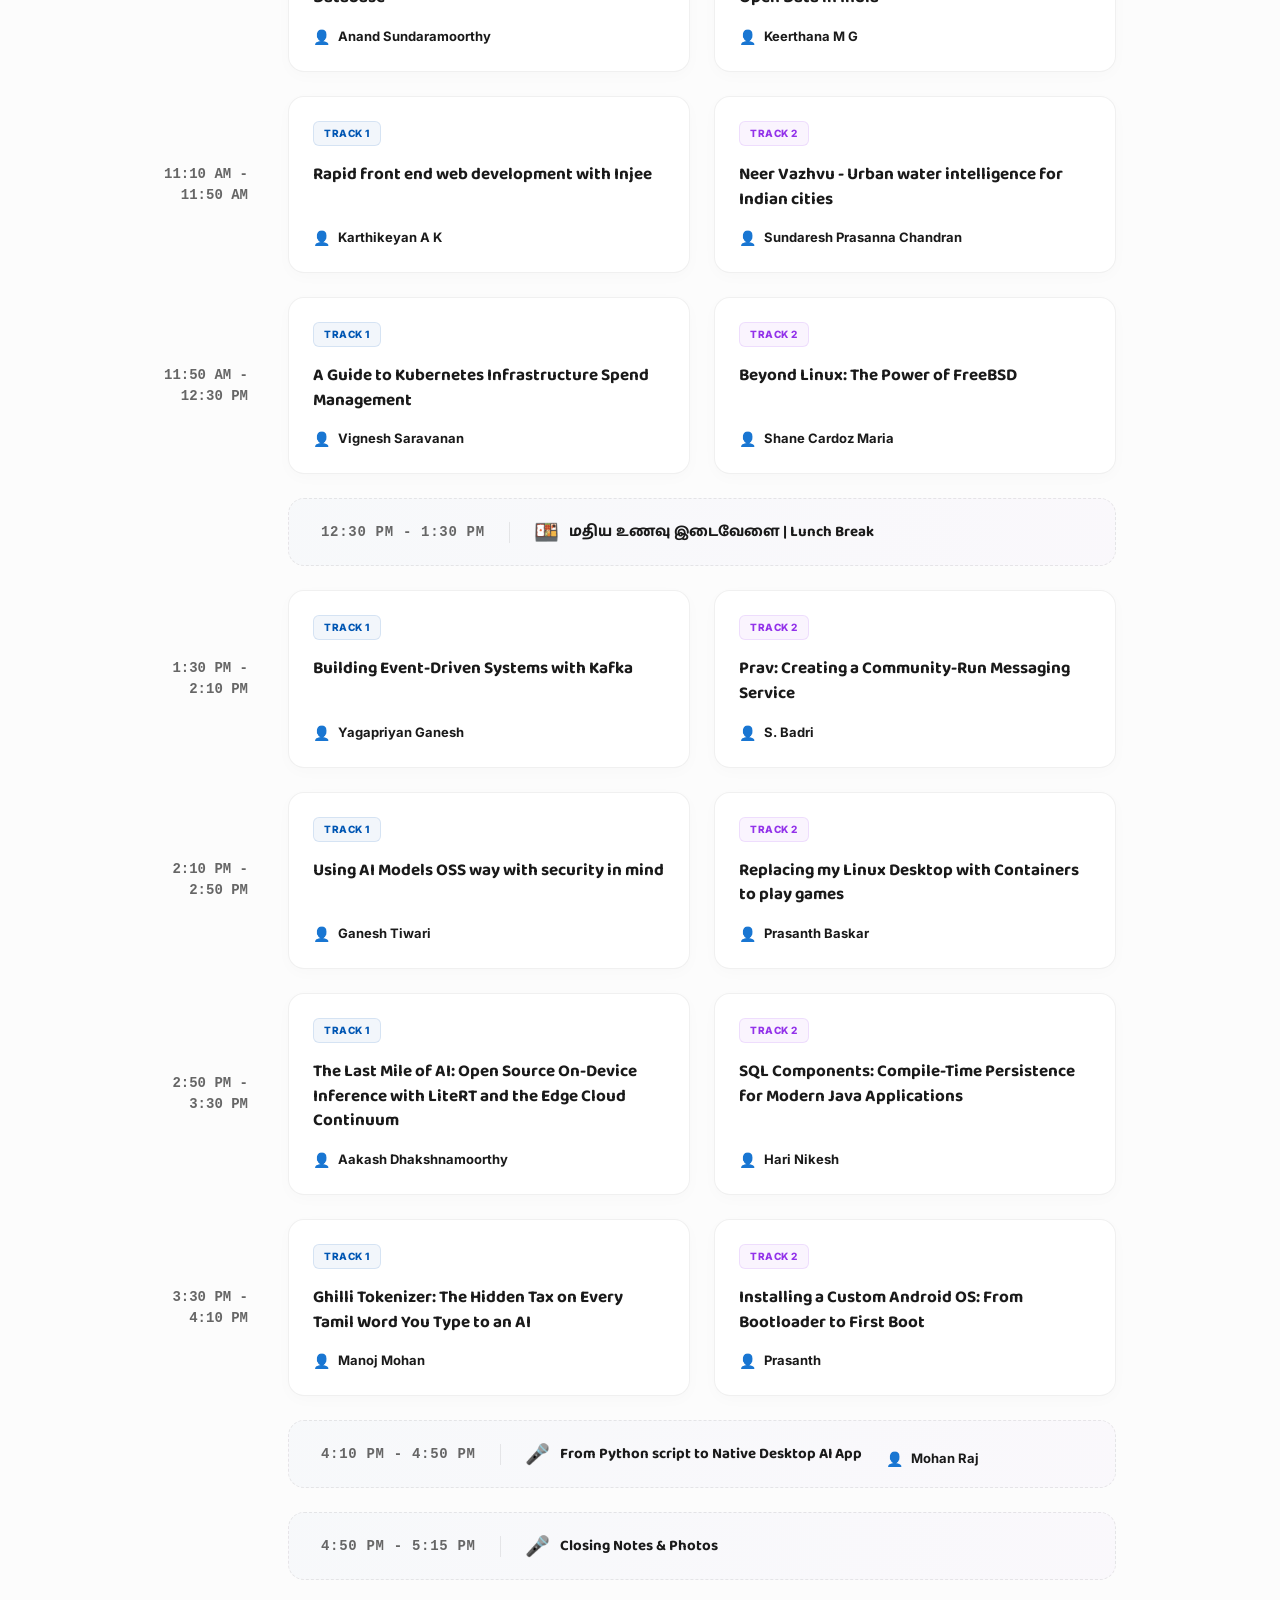
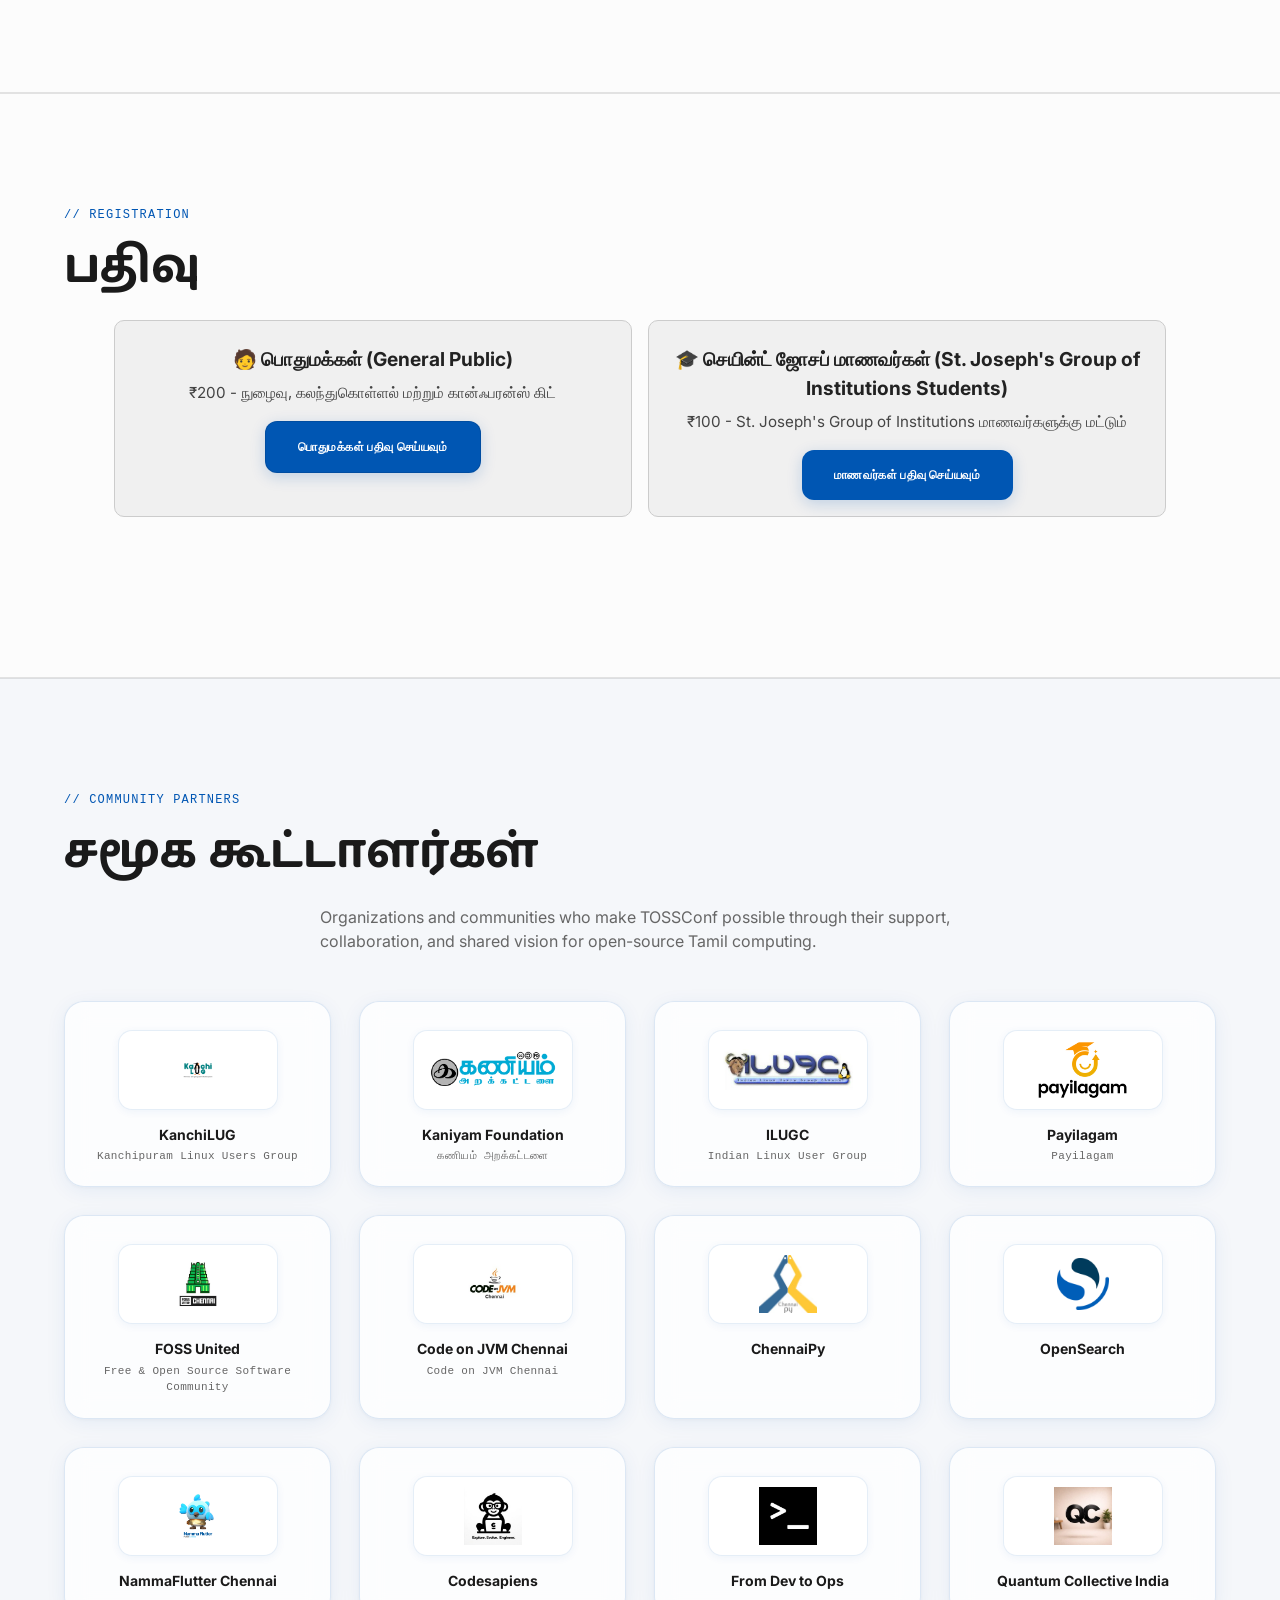
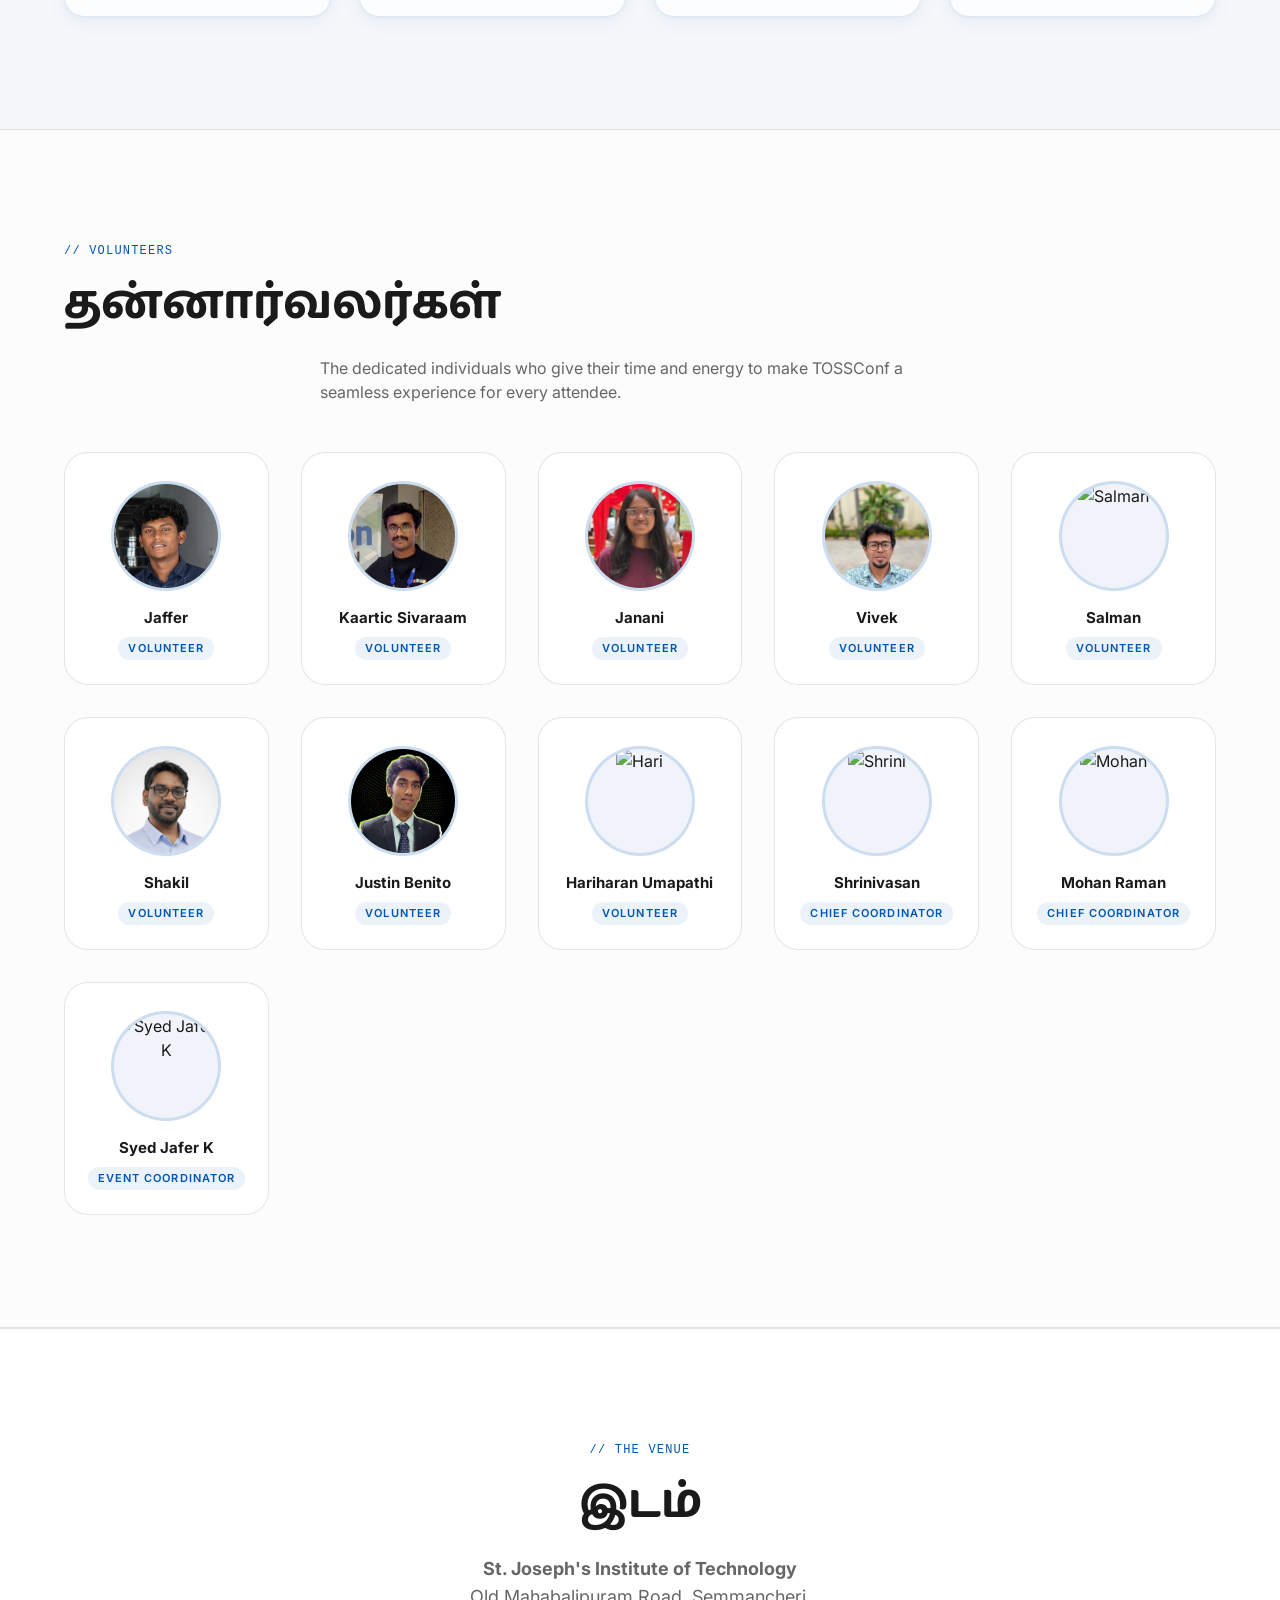
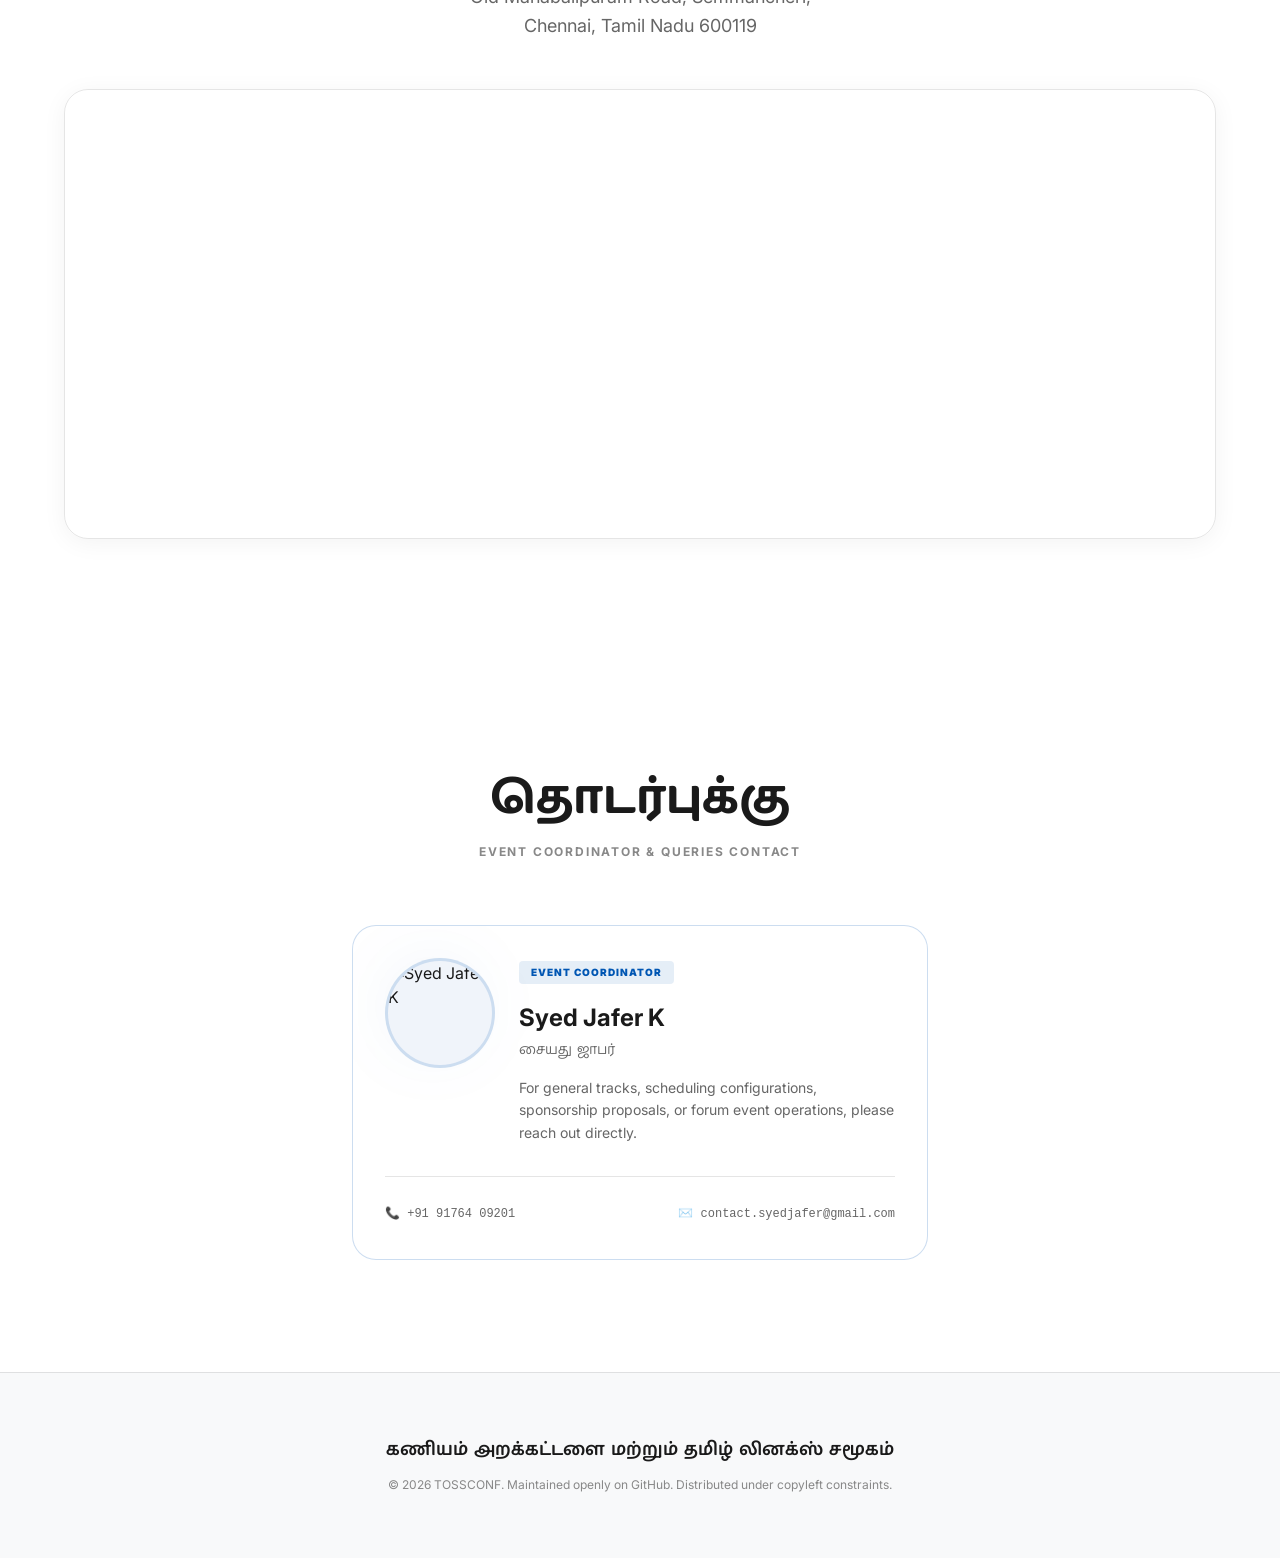
==== commit 34263b16: "feat: add volunteer" ====
--- a/index.html
+++ b/index.html
@@ -774,6 +774,71 @@
             <div class="volunteers-grid">
                 <div class="volunteer-card">
                     <div class="volunteer-photo-wrap">
+                        <img src="images/volunteers/jaffer.jpeg" alt="Jaffer" class="volunteer-photo" loading="lazy" />
+                    </div>
+                    <div class="volunteer-name">Jaffer</div>
+                    <div class="volunteer-role">Volunteer</div>
+                </div>
+                <div class="volunteer-card">
+                    <div class="volunteer-photo-wrap">
+                        <img src="images/volunteers/kaartic.jpeg" alt="Karthic" class="volunteer-photo"
+                            loading="lazy" />
+                    </div>
+                    <div class="volunteer-name">Kaartic Sivaraam</div>
+                    <div class="volunteer-role">Volunteer</div>
+                </div>
+
+                <div class="volunteer-card">
+                    <div class="volunteer-photo-wrap">
+                        <img src="images/volunteers/janani.jpeg" alt="Janani" class="volunteer-photo" loading="lazy" />
+                    </div>
+                    <div class="volunteer-name">Janani</div>
+                    <div class="volunteer-role">Volunteer</div>
+                </div>
+
+
+
+
+
+                <div class="volunteer-card">
+                    <div class="volunteer-photo-wrap">
+                        <img src="images/volunteers/vivek.jpg" alt="Vivek" class="volunteer-photo" loading="lazy" />
+                    </div>
+                    <div class="volunteer-name">Vivek</div>
+                    <div class="volunteer-role">Volunteer</div>
+                </div>
+
+                <div class="volunteer-card">
+                    <div class="volunteer-photo-wrap">
+                        <img src="images/volunteers/salman.jpg" alt="Salman" class="volunteer-photo" loading="lazy" />
+                    </div>
+                    <div class="volunteer-name">Salman</div>
+                    <div class="volunteer-role">Volunteer</div>
+                </div>
+                <div class="volunteer-card">
+                    <div class="volunteer-photo-wrap">
+                        <img src="images/volunteers/shakil.jpeg" alt="Shakil" class="volunteer-photo" loading="lazy" />
+                    </div>
+                    <div class="volunteer-name">Shakil</div>
+                    <div class="volunteer-role">Volunteer</div>
+                </div>
+                <div class="volunteer-card">
+                    <div class="volunteer-photo-wrap">
+                        <img src="images/volunteers/justin.jpeg" alt="Shakil" class="volunteer-photo" loading="lazy" />
+                    </div>
+                    <div class="volunteer-name">Justin Benito</div>
+                    <div class="volunteer-role">Volunteer</div>
+                </div>
+                <div class="volunteer-card">
+                    <div class="volunteer-photo-wrap">
+                        <img src="images/volunteers/hari.jpg" alt="Hari" class="volunteer-photo" loading="lazy" />
+                    </div>
+                    <div class="volunteer-name">Hariharan Umapathi</div>
+                    <div class="volunteer-role">Volunteer</div>
+                </div>
+
+                <div class="volunteer-card">
+                    <div class="volunteer-photo-wrap">
                         <img src="images/volunteers/shrini.jpeg" alt="Shrini" class="volunteer-photo" loading="lazy" />
                     </div>
                     <div class="volunteer-name">Shrinivasan</div>
@@ -793,62 +858,6 @@
                     </div>
                     <div class="volunteer-name">Syed Jafer K</div>
                     <div class="volunteer-role">Event Coordinator</div>
-                </div>
-                <div class="volunteer-card">
-                    <div class="volunteer-photo-wrap">
-                        <img src="images/volunteers/salman.jpg" alt="Salman" class="volunteer-photo" loading="lazy" />
-                    </div>
-                    <div class="volunteer-name">Salman</div>
-                    <div class="volunteer-role">Volunteer</div>
-                </div>
-                <div class="volunteer-card">
-                    <div class="volunteer-photo-wrap">
-                        <img src="images/volunteers/shakil.jpeg" alt="Shakil" class="volunteer-photo" loading="lazy" />
-                    </div>
-                    <div class="volunteer-name">Shakil</div>
-                    <div class="volunteer-role">Volunteer</div>
-                </div>
-                <div class="volunteer-card">
-                    <div class="volunteer-photo-wrap">
-                        <img src="images/volunteers/hari.jpg" alt="Hari" class="volunteer-photo" loading="lazy" />
-                    </div>
-                    <div class="volunteer-name">Hariharan Umapathi</div>
-                    <div class="volunteer-role">Volunteer</div>
-                </div>
-                <div class="volunteer-card">
-                    <div class="volunteer-photo-wrap">
-                        <img src="images/volunteers/jaffer.jpeg" alt="Jaffer" class="volunteer-photo" loading="lazy" />
-                    </div>
-                    <div class="volunteer-name">Jaffer</div>
-                    <div class="volunteer-role">Volunteer</div>
-                </div>
-                <div class="volunteer-card">
-                    <div class="volunteer-photo-wrap">
-                        <img src="images/volunteers/kaartic.jpeg" alt="Karthic" class="volunteer-photo"
-                            loading="lazy" />
-                    </div>
-                    <div class="volunteer-name">Kaartic Sivaraam</div>
-                    <div class="volunteer-role">Volunteer</div>
-                </div>
-
-                <div class="volunteer-card">
-                    <div class="volunteer-photo-wrap">
-                        <img src="images/volunteers/janani.jpeg" alt="Janani" class="volunteer-photo" loading="lazy" />
-                    </div>
-                    <div class="volunteer-name">Janani</div>
-                    <div class="volunteer-role">Volunteer</div>
-                </div>
-
-
-
-
-
-                <div class="volunteer-card">
-                    <div class="volunteer-photo-wrap">
-                        <img src="images/volunteers/vivek.jpg" alt="Vivek" class="volunteer-photo" loading="lazy" />
-                    </div>
-                    <div class="volunteer-name">Vivek</div>
-                    <div class="volunteer-role">Volunteer</div>
                 </div>
             </div>
         </div>
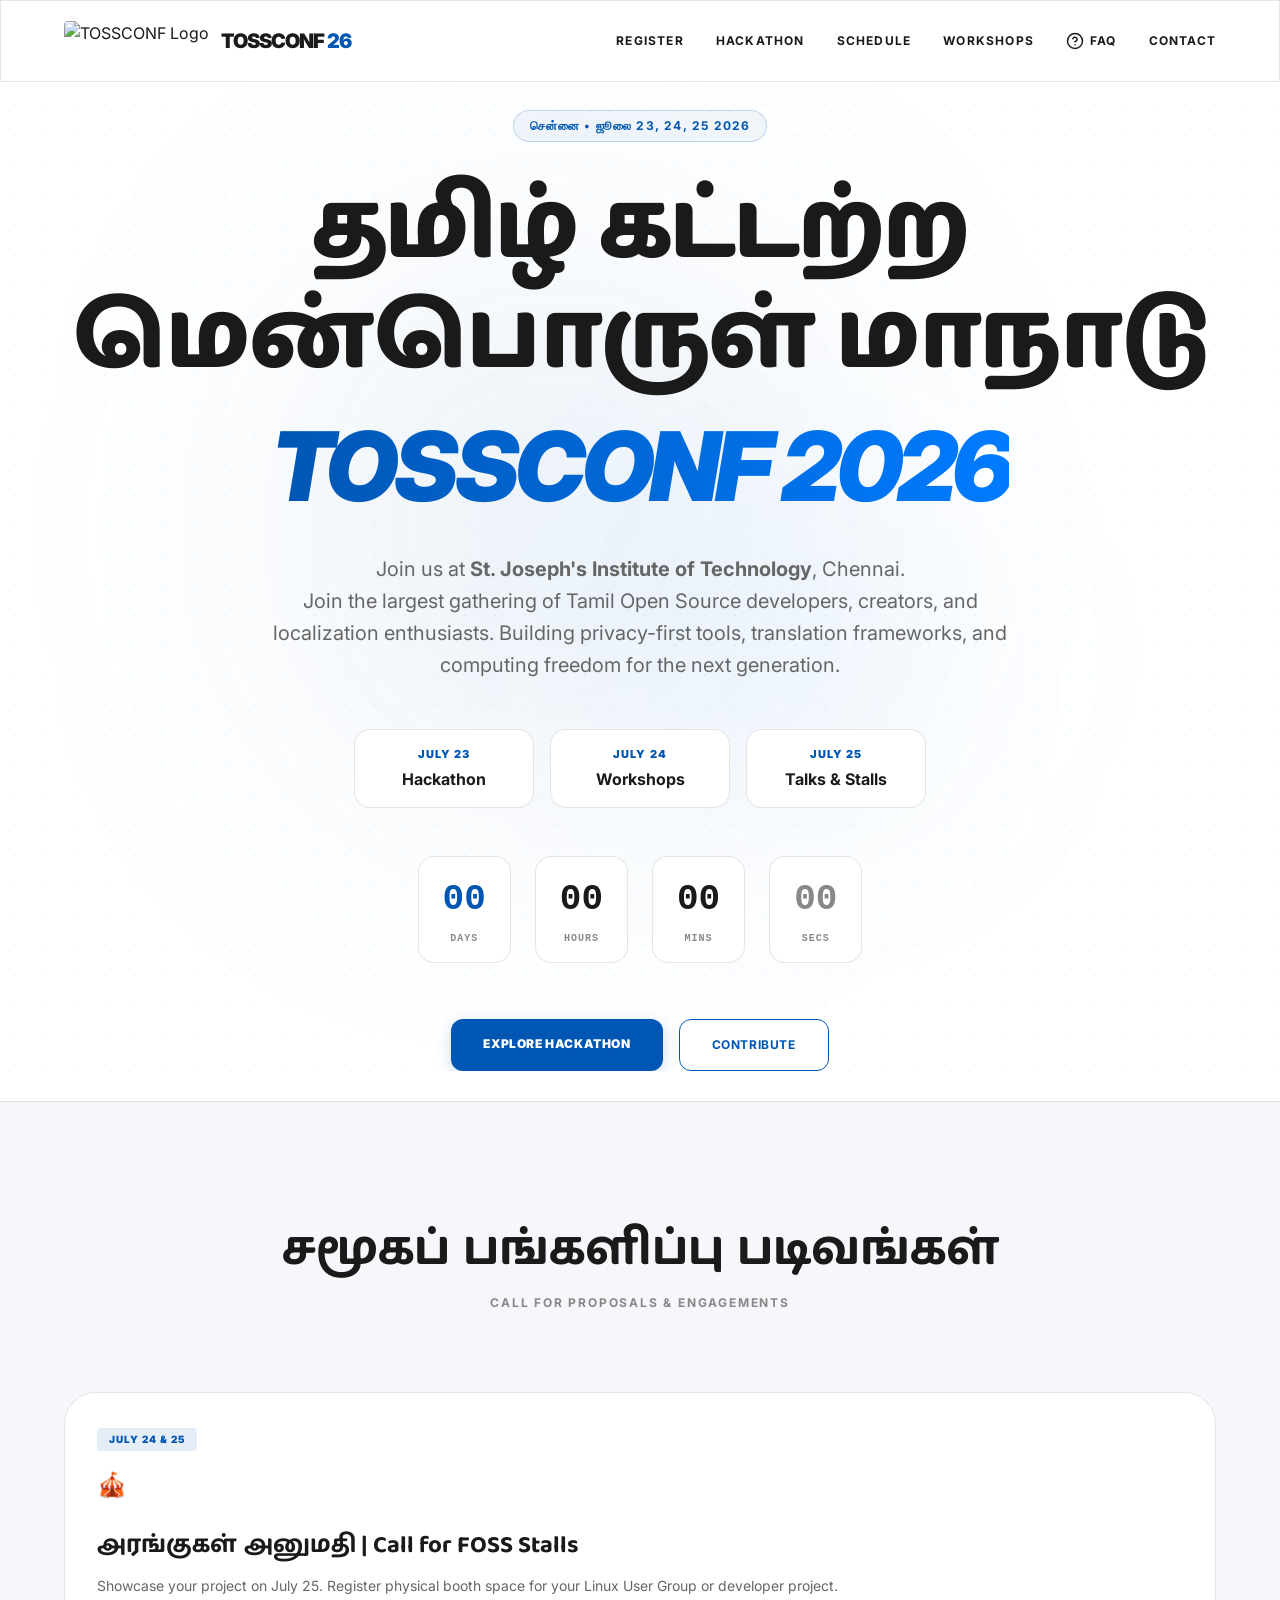
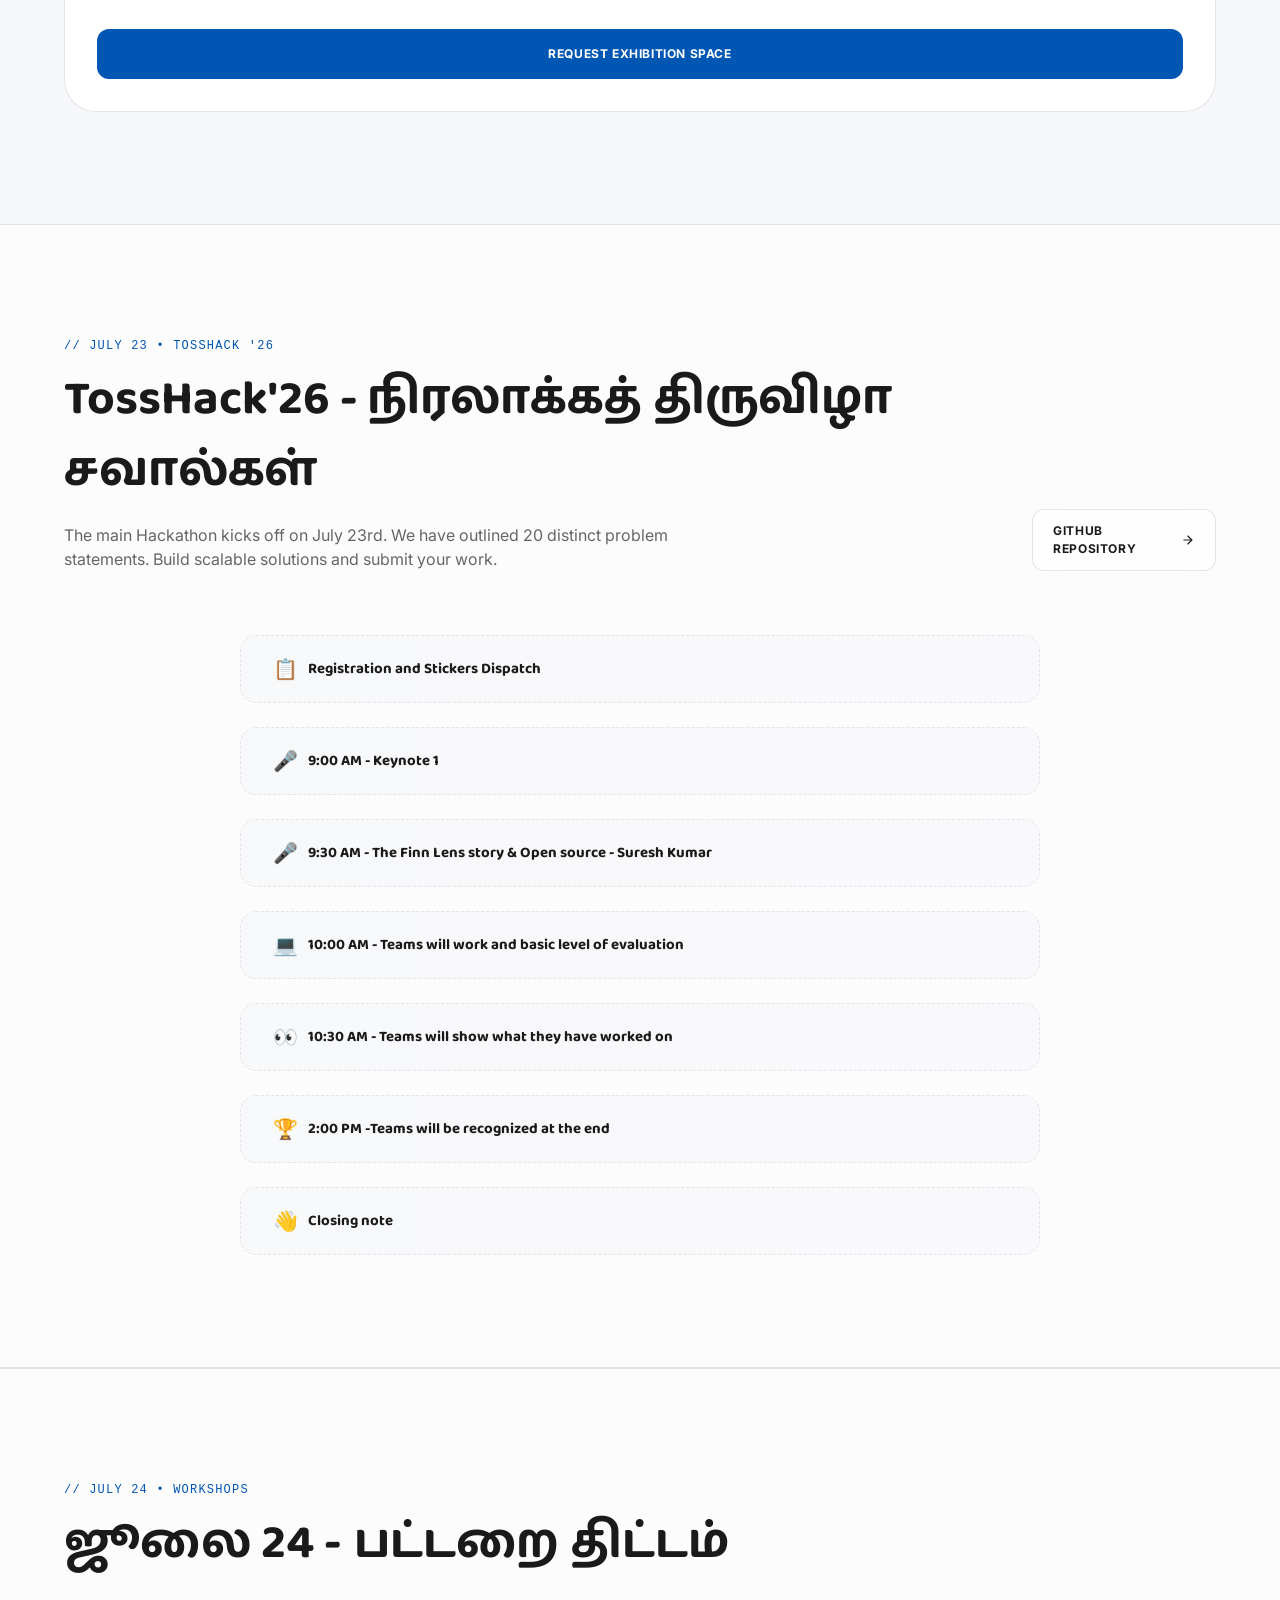
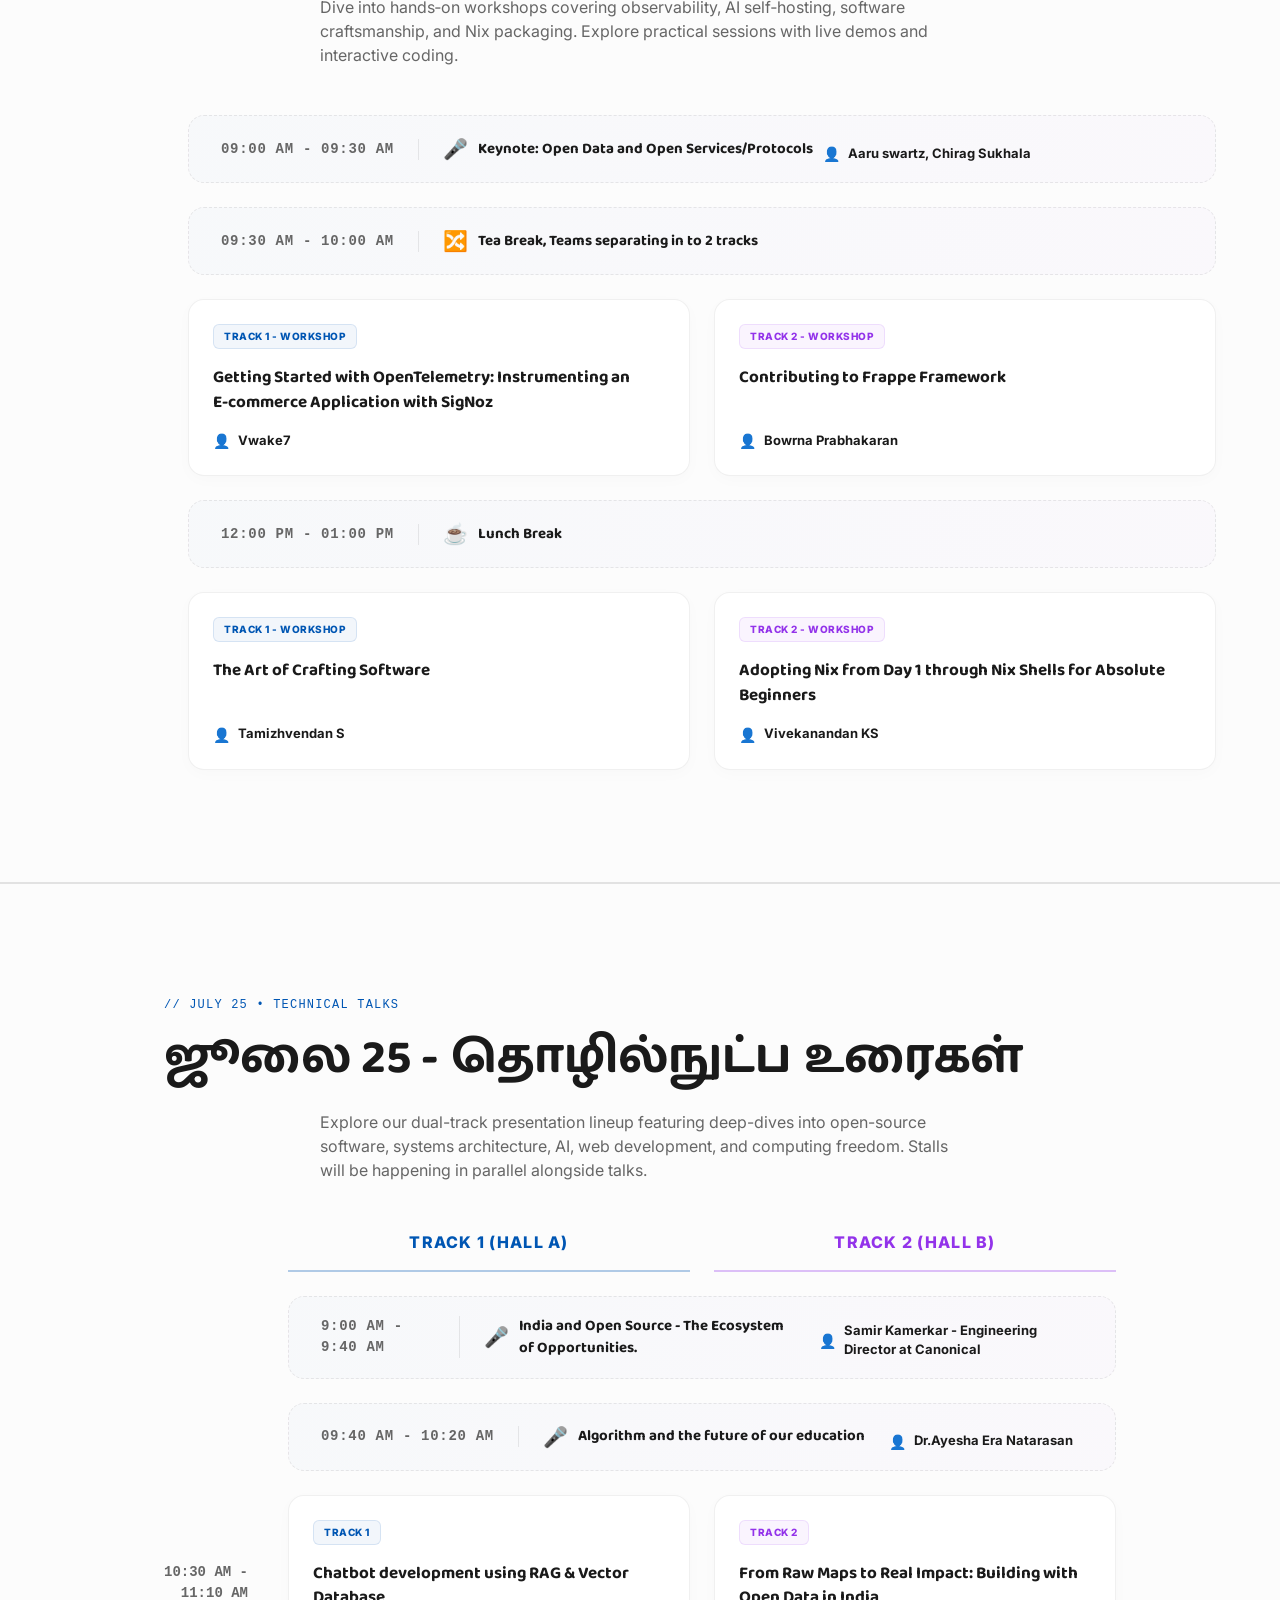
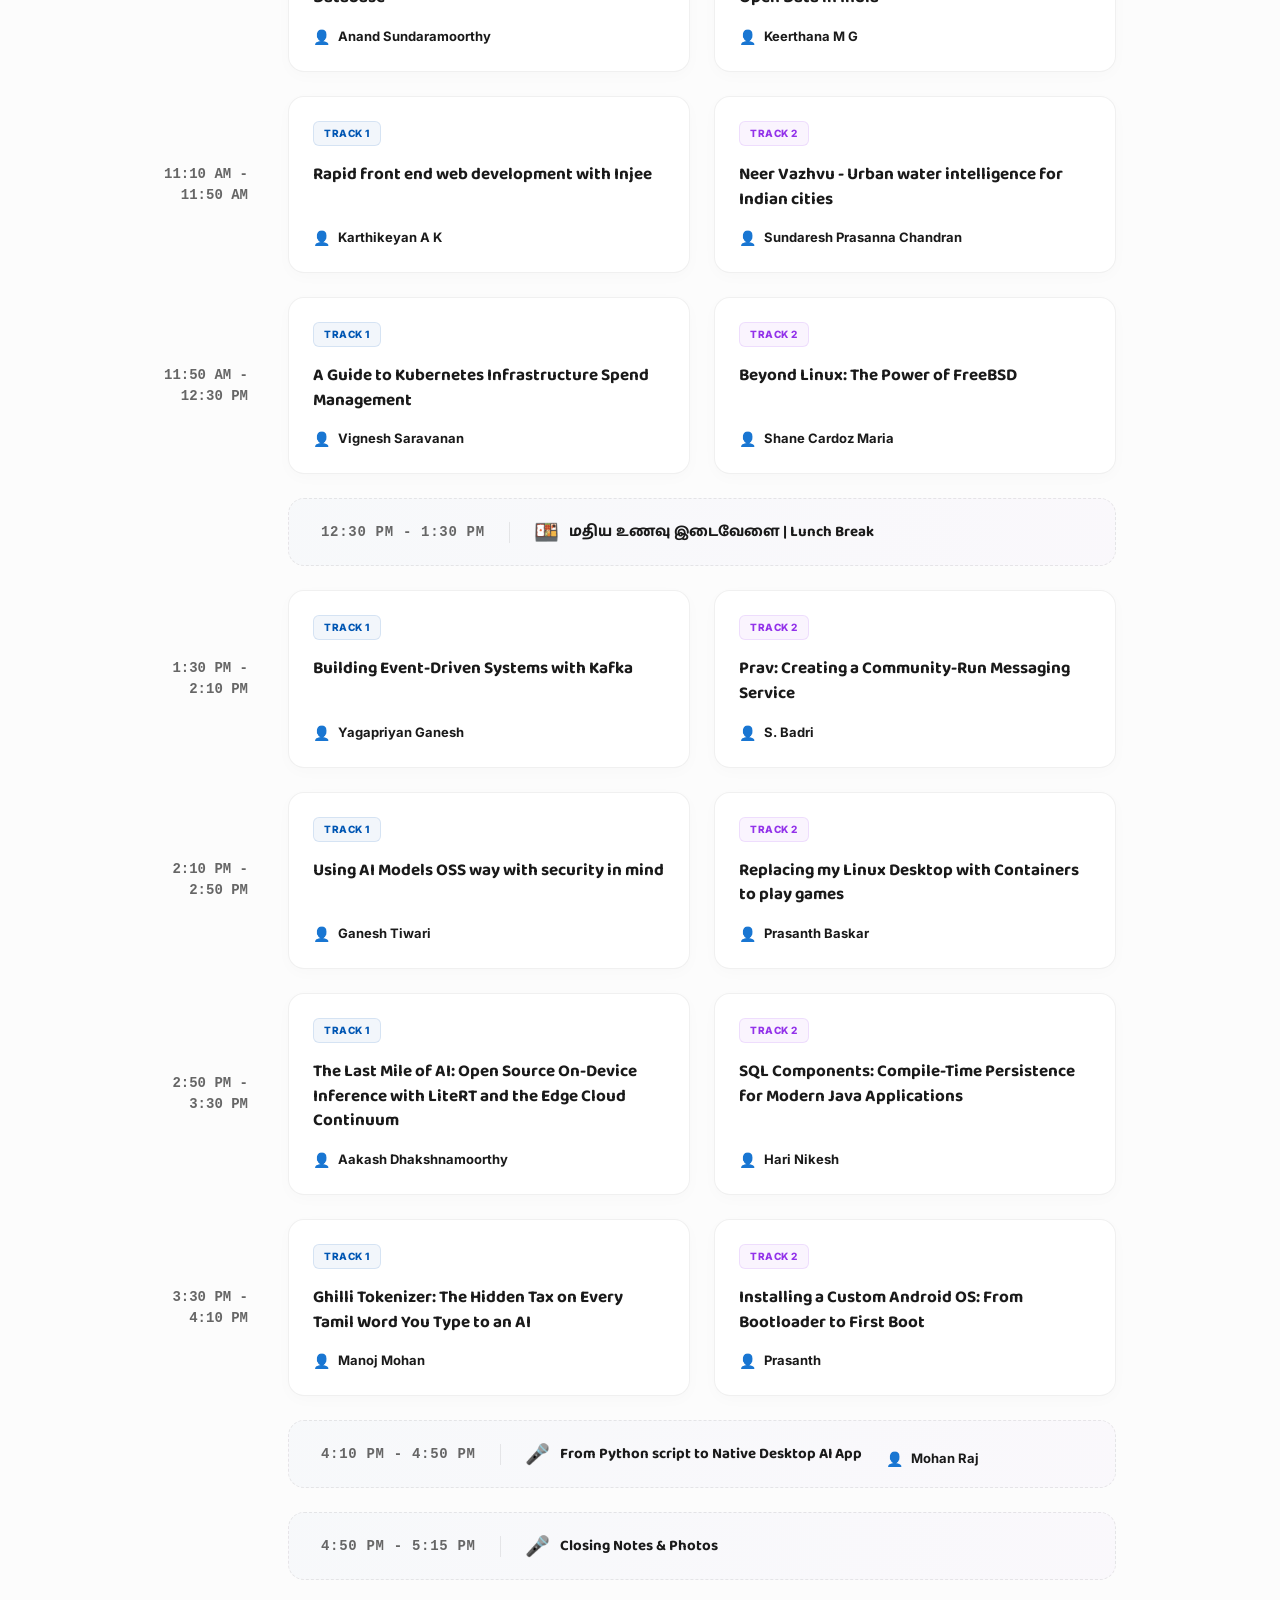
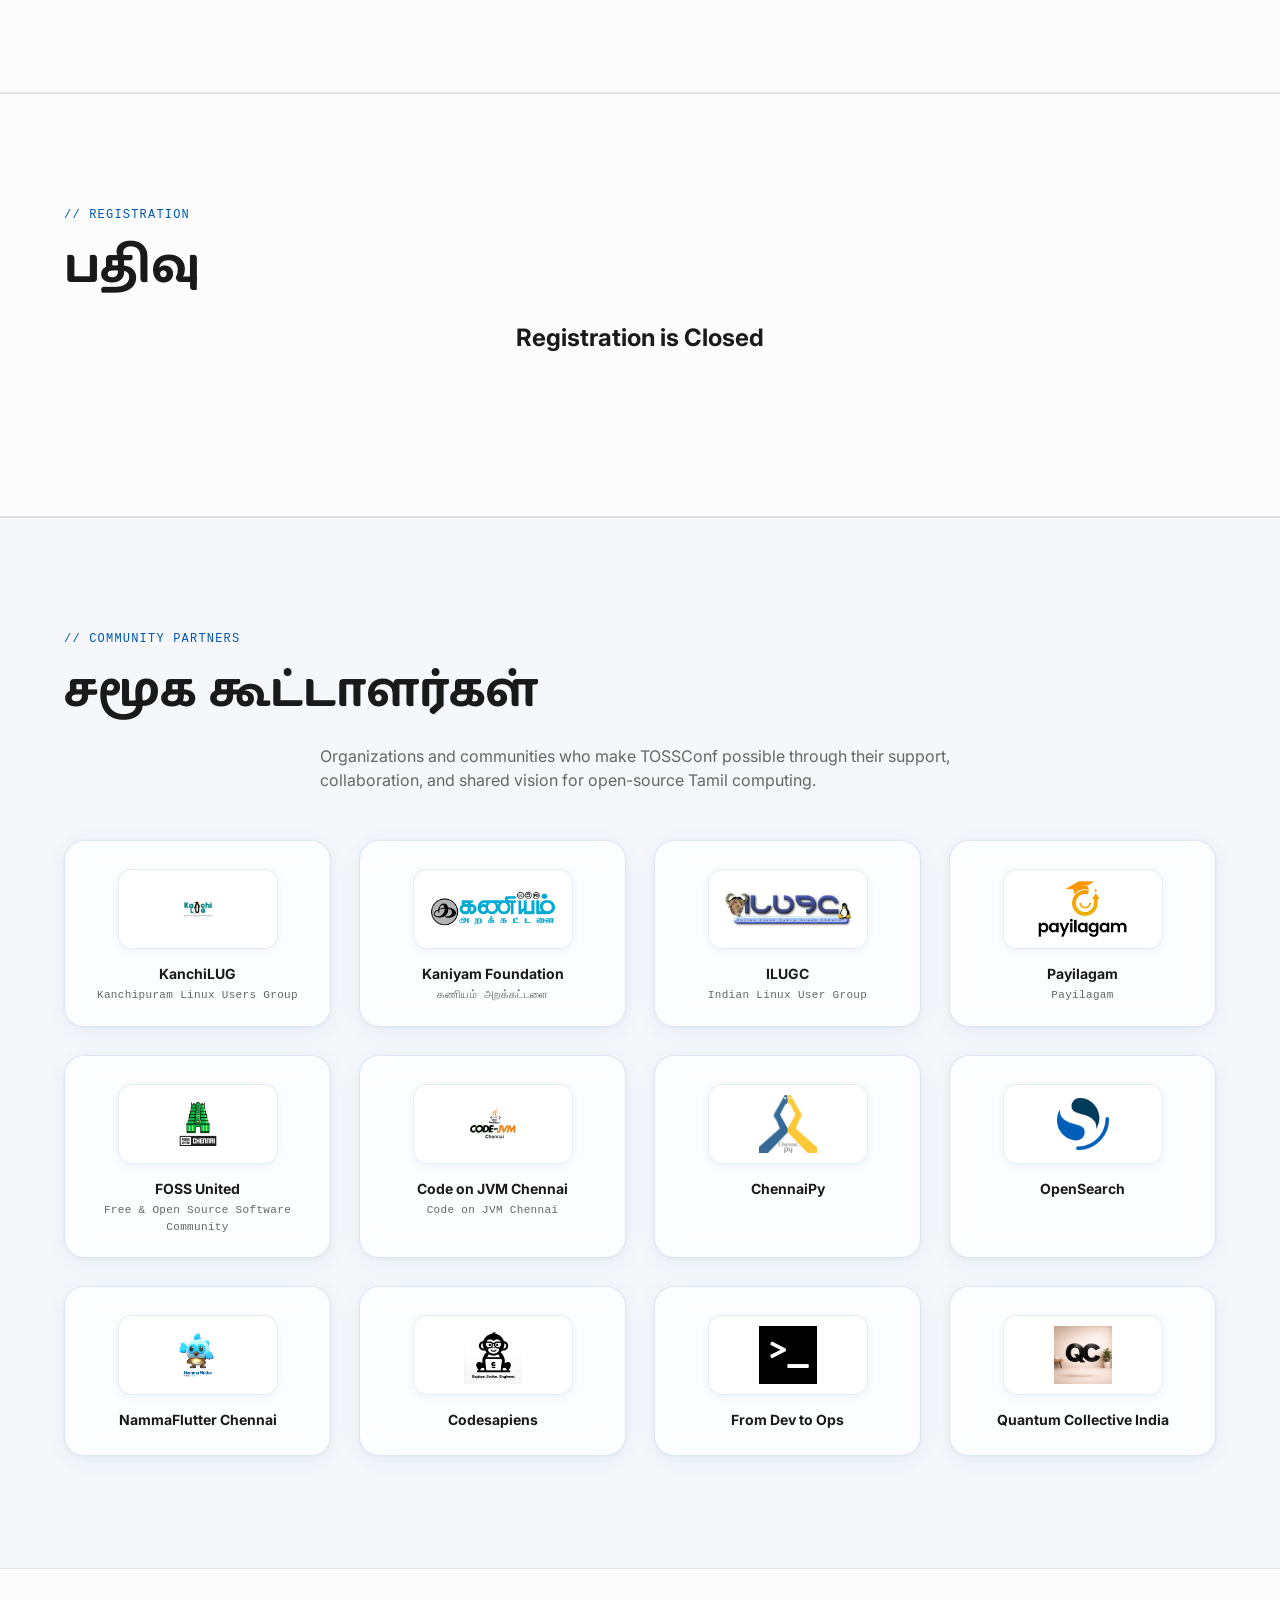
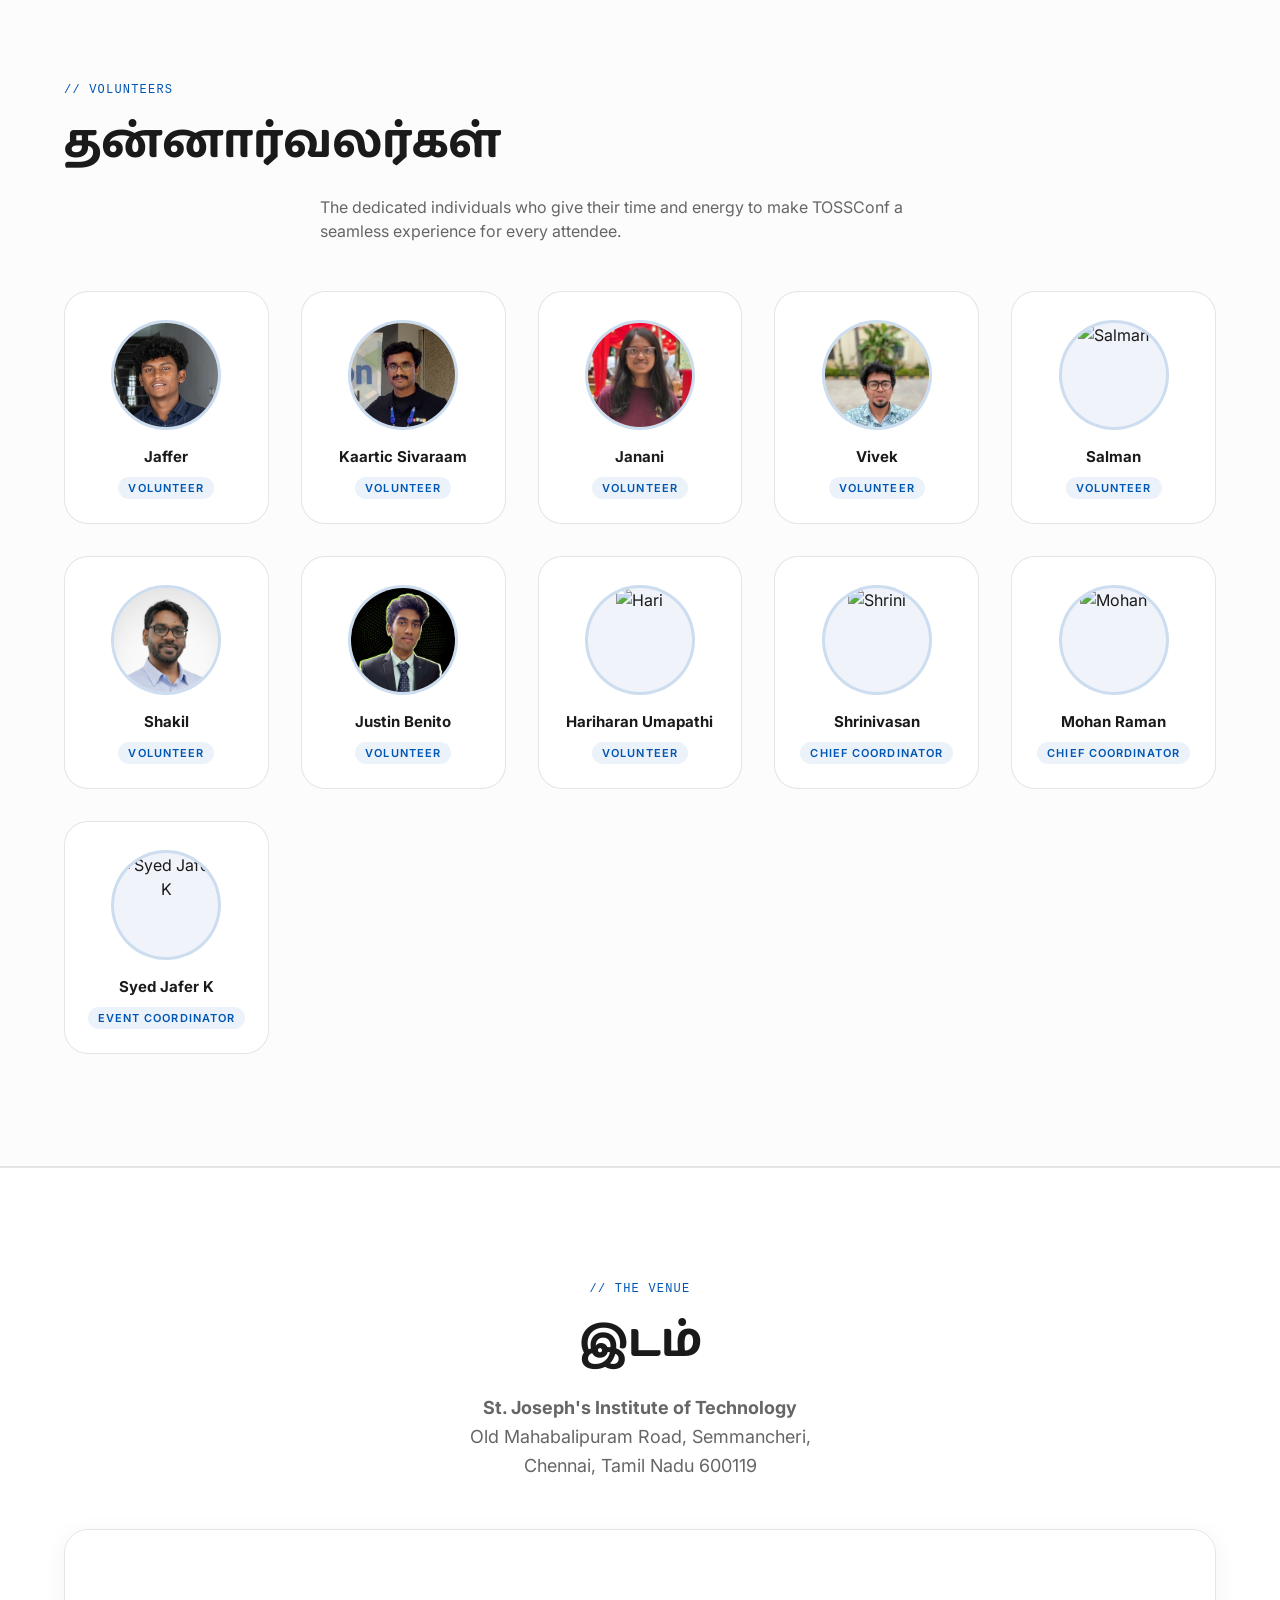
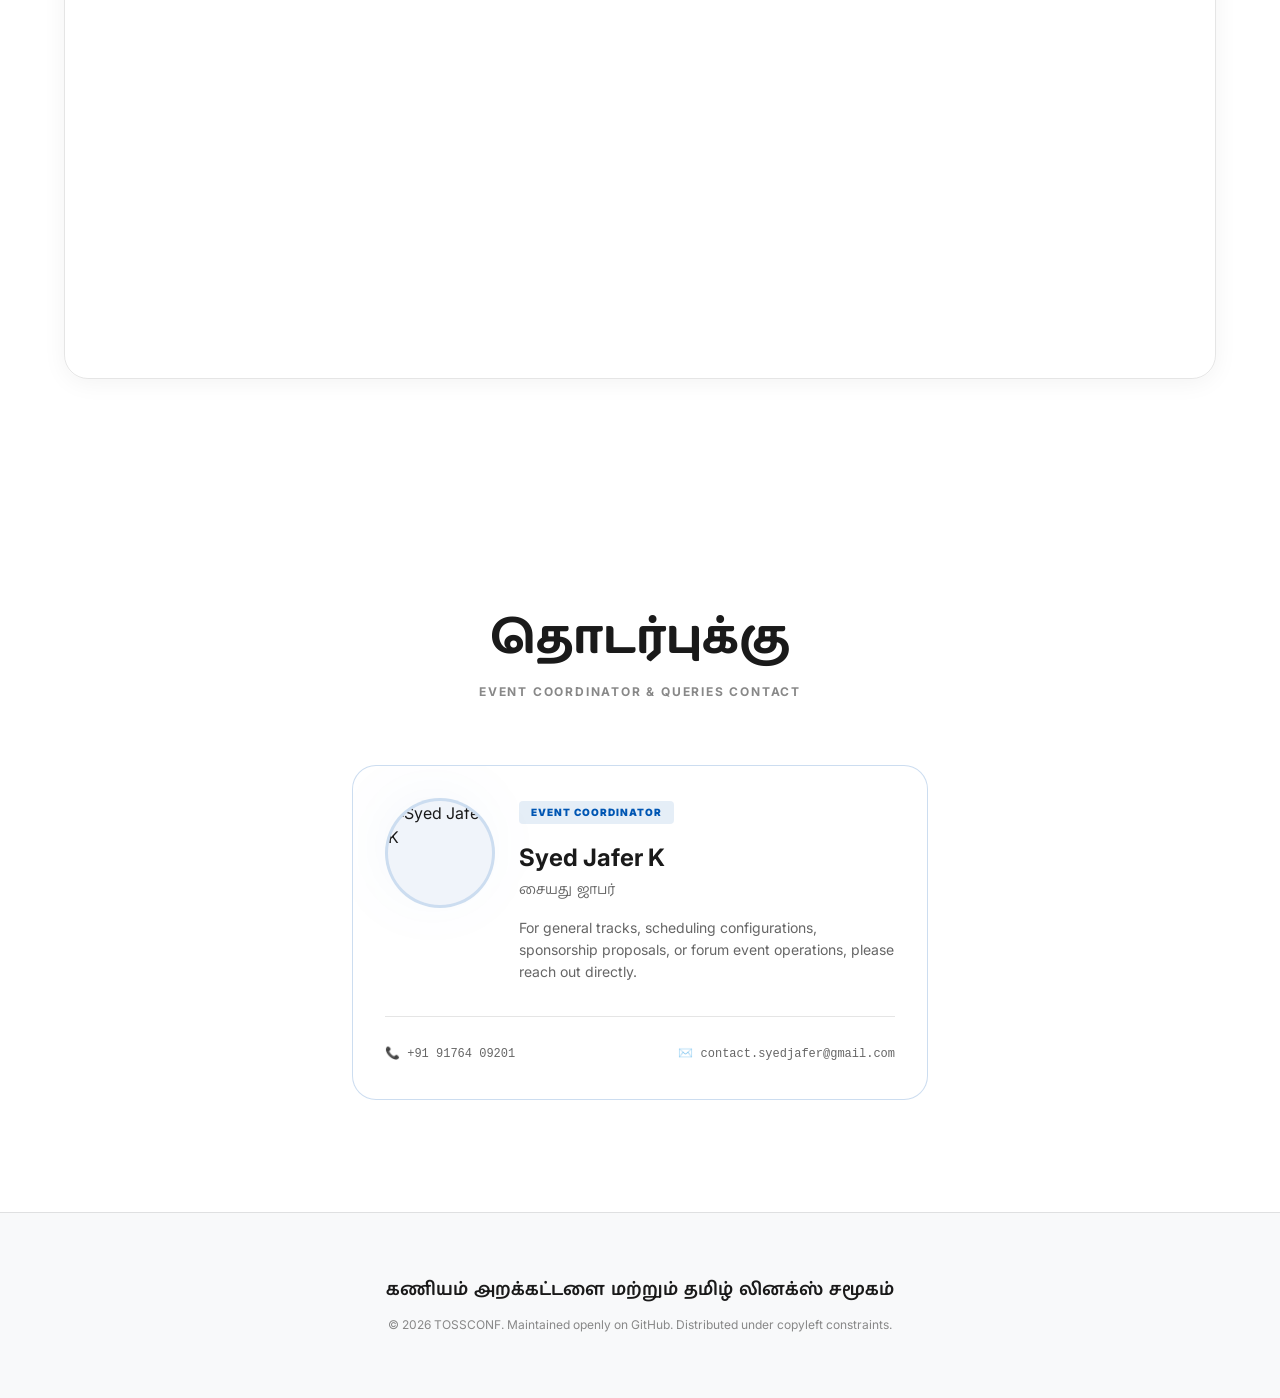
==== commit bae82924: "registration is closed" ====
--- a/index.html
+++ b/index.html
@@ -615,18 +615,19 @@
                 <div class="section-tagline">// REGISTRATION</div>
                 <h2 class="section-title tamil-font">பதிவு</h2>
                 <div class="payment-container">
+                    <h2>Registration is Closed</h2>
                     <!-- General Public -->
-                    <div class="payment-section">
+                    <!--<div class="payment-section">
                         <h3>🧑 பொதுமக்கள் (General Public)</h3>
                         <p>₹200 - நுழைவு, கலந்துகொள்ளல் மற்றும் கான்ஃபரன்ஸ் கிட்</p>
                         <div class="btn-wrapper">
                             <a href="https://pages.razorpay.com/tossconf26" class="btn-primary glass registration-btn"
                                 target="_blank" rel="noopener">பொதுமக்கள் பதிவு செய்யவும்</a>
                         </div>
-                    </div>
+                    </div>-->
 
                     <!-- SJIT Students -->
-                    <div class="payment-section">
+                    <!--<div class="payment-section">
                         <h3>🎓 செயின்ட் ஜோசப் மாணவர்கள் (St. Joseph's Group of Institutions Students)</h3>
                         <p>₹100 - St. Joseph's Group of Institutions மாணவர்களுக்கு மட்டும்</p>
                         <div class="btn-wrapper">
@@ -634,7 +635,7 @@
                                 class="btn-primary registration-btn" target="_blank" rel="noopener">மாணவர்கள் பதிவு
                                 செய்யவும்</a>
                         </div>
-                    </div>
+                    </div>-->
                 </div>
             </div>
         </div>
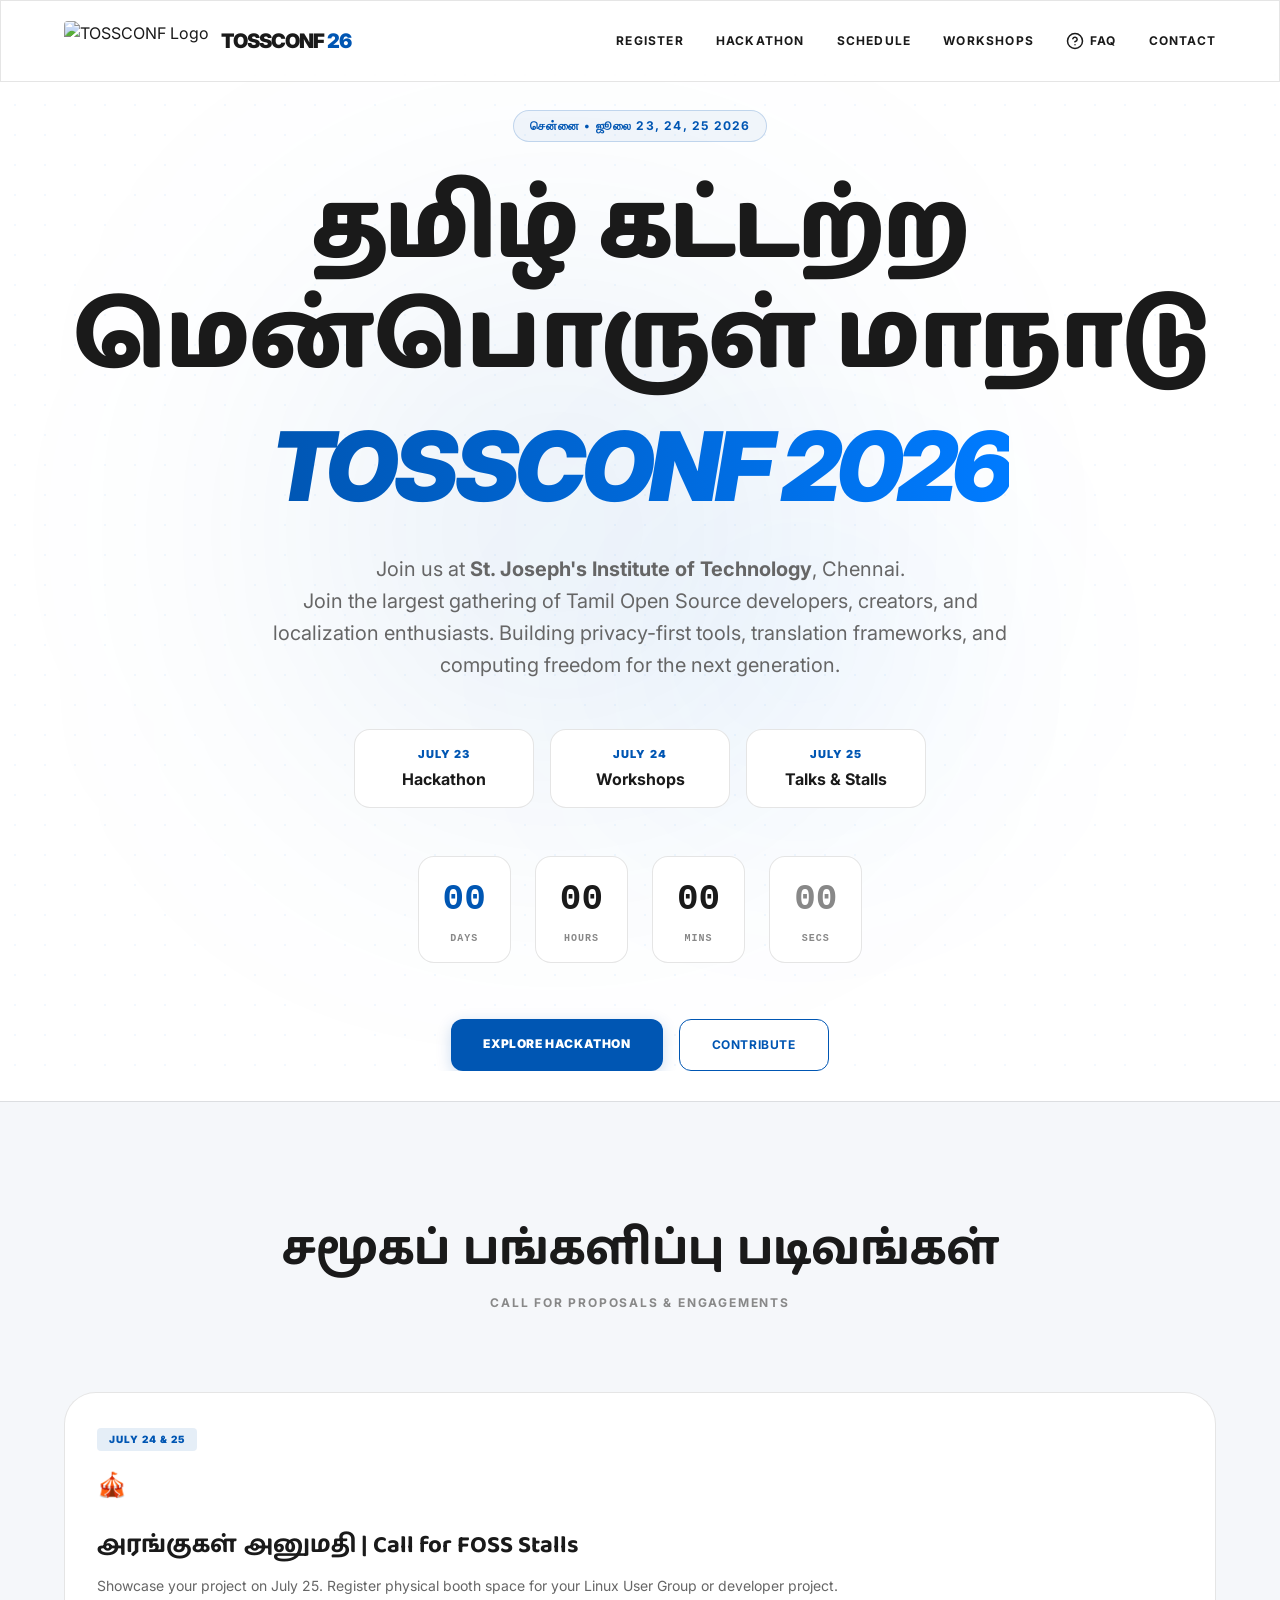
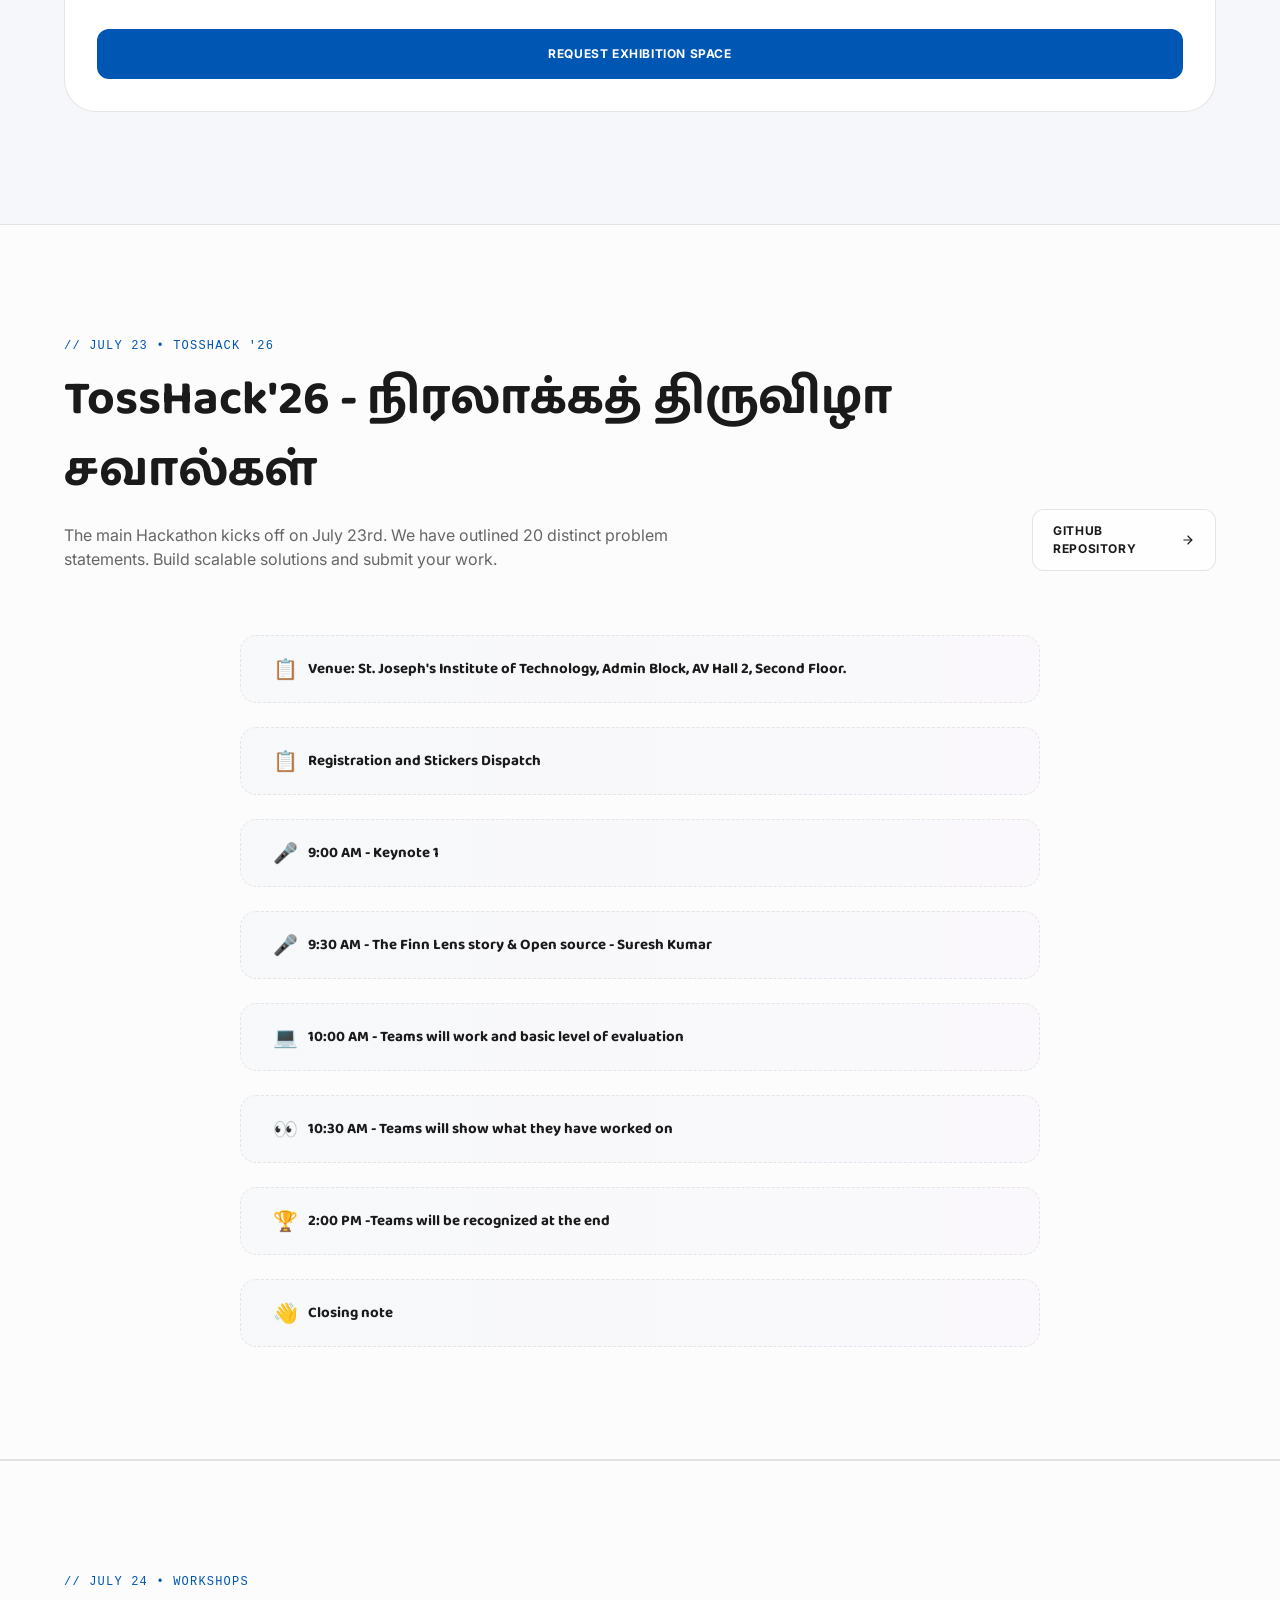
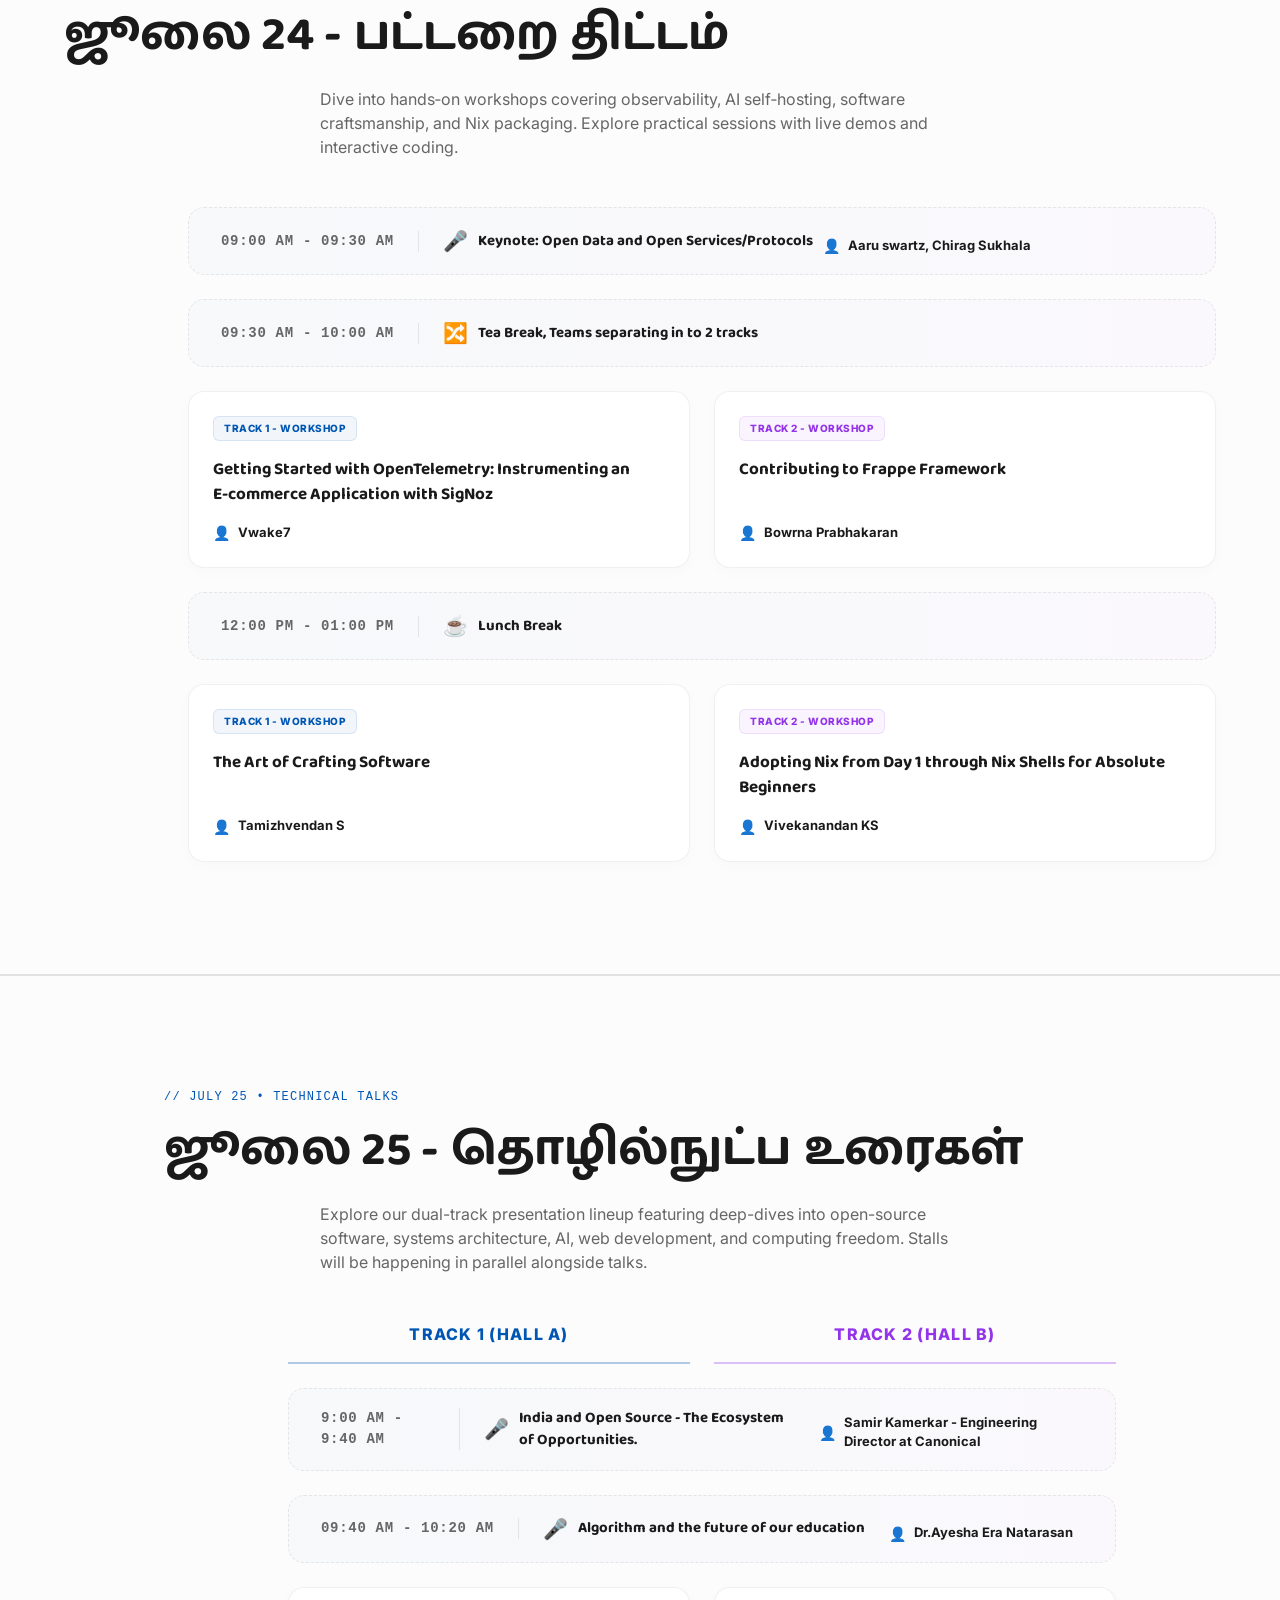
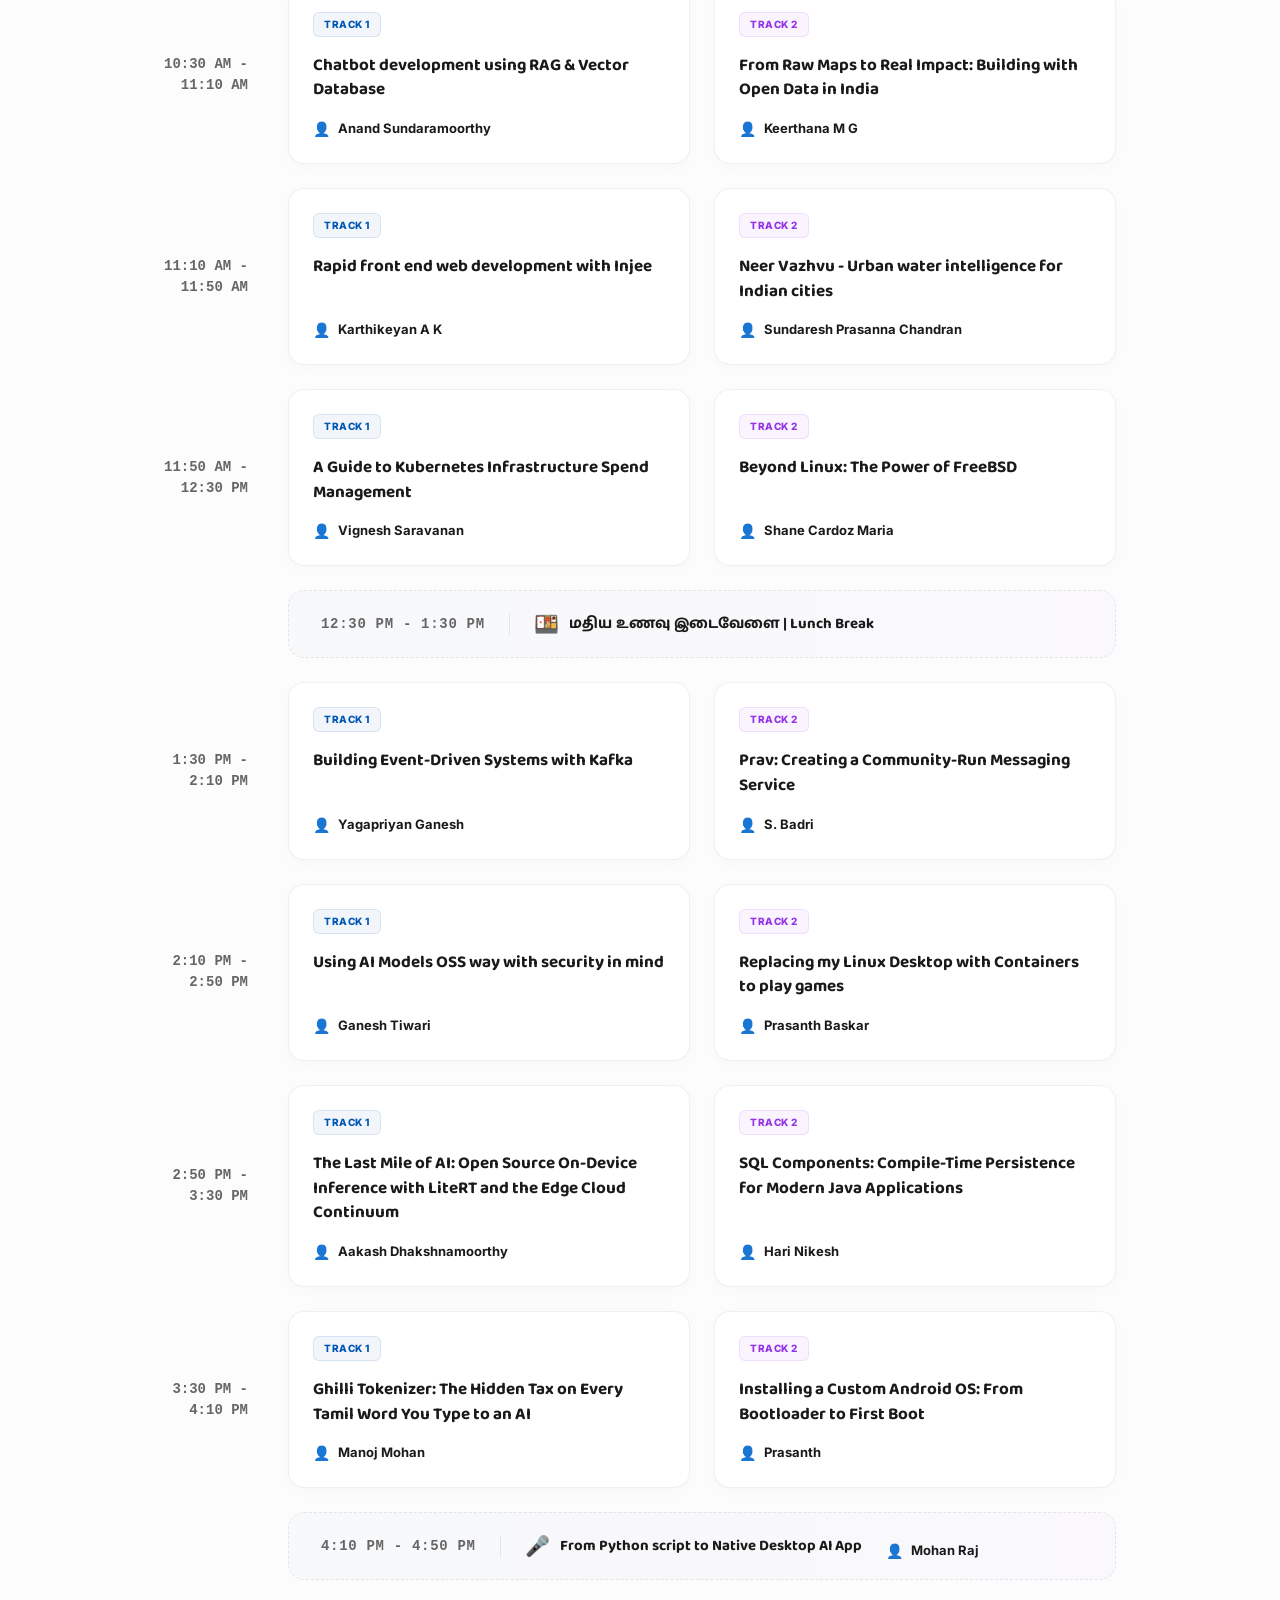
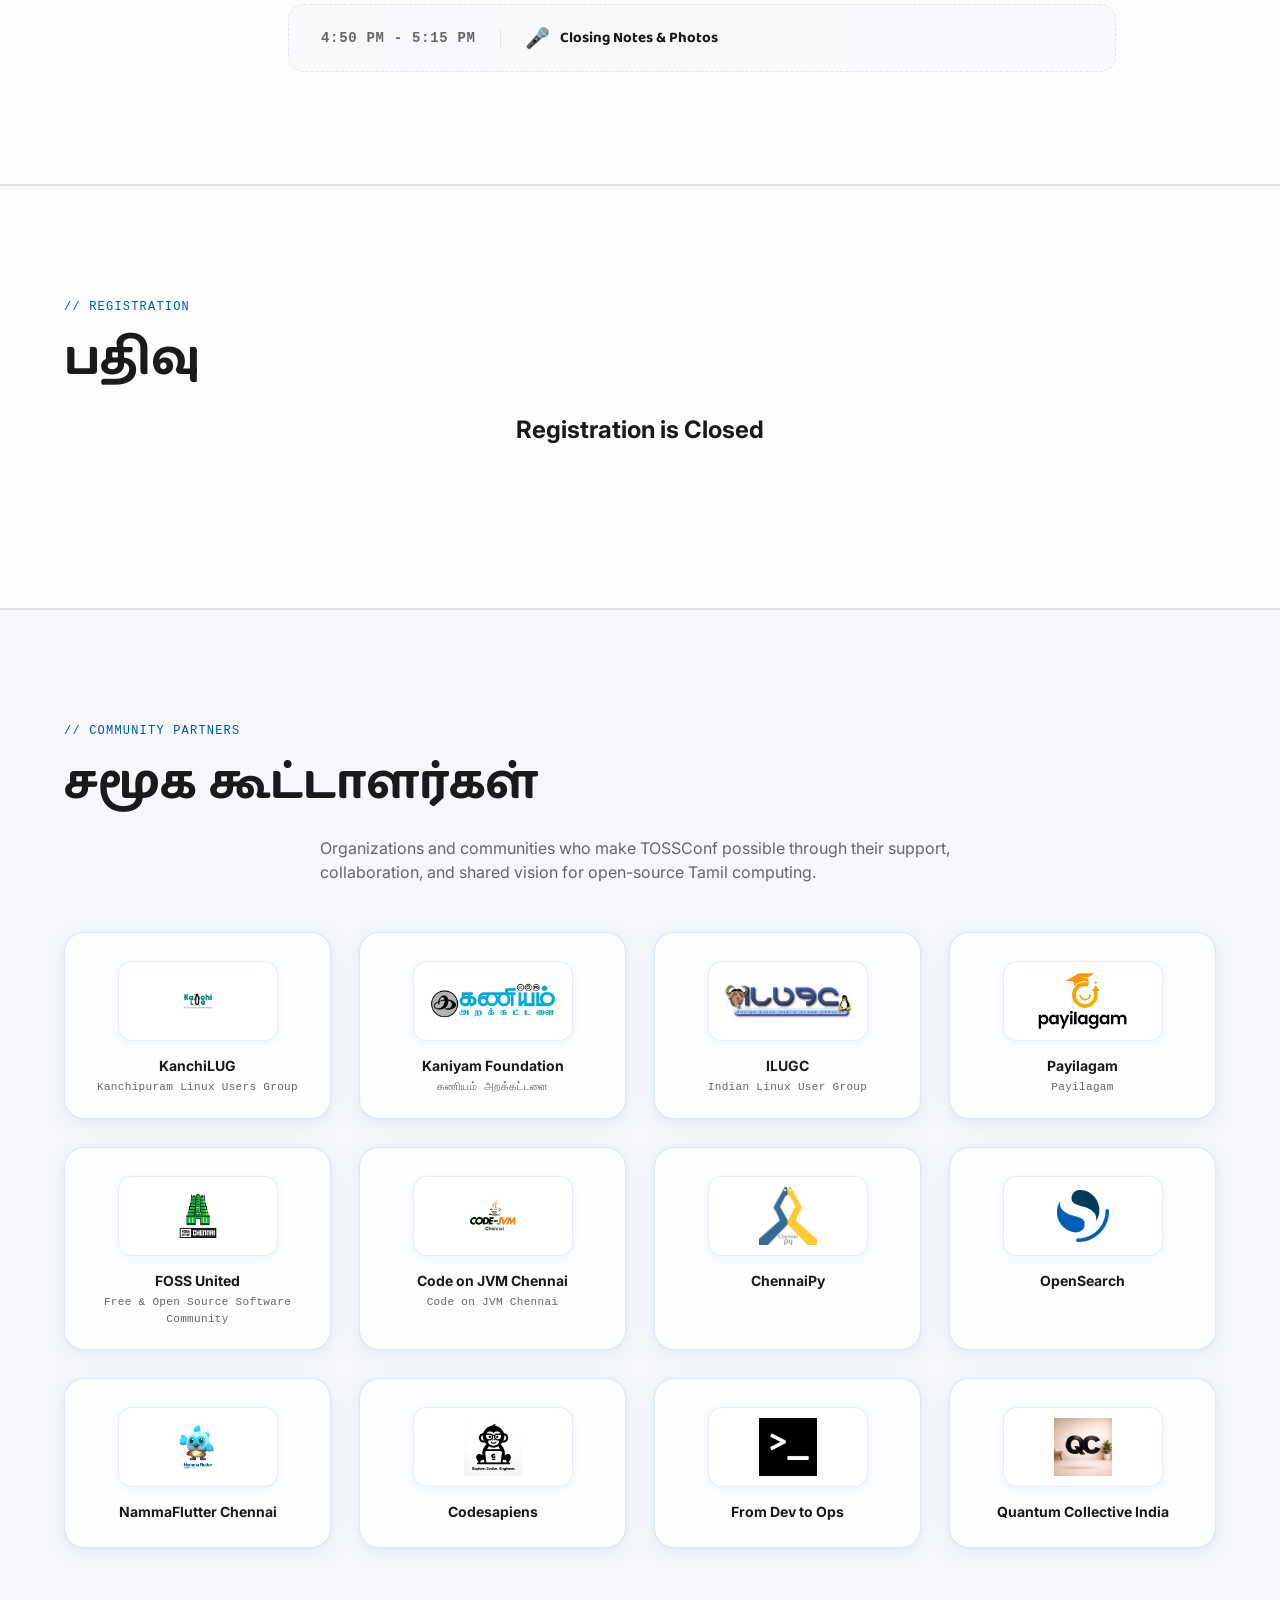
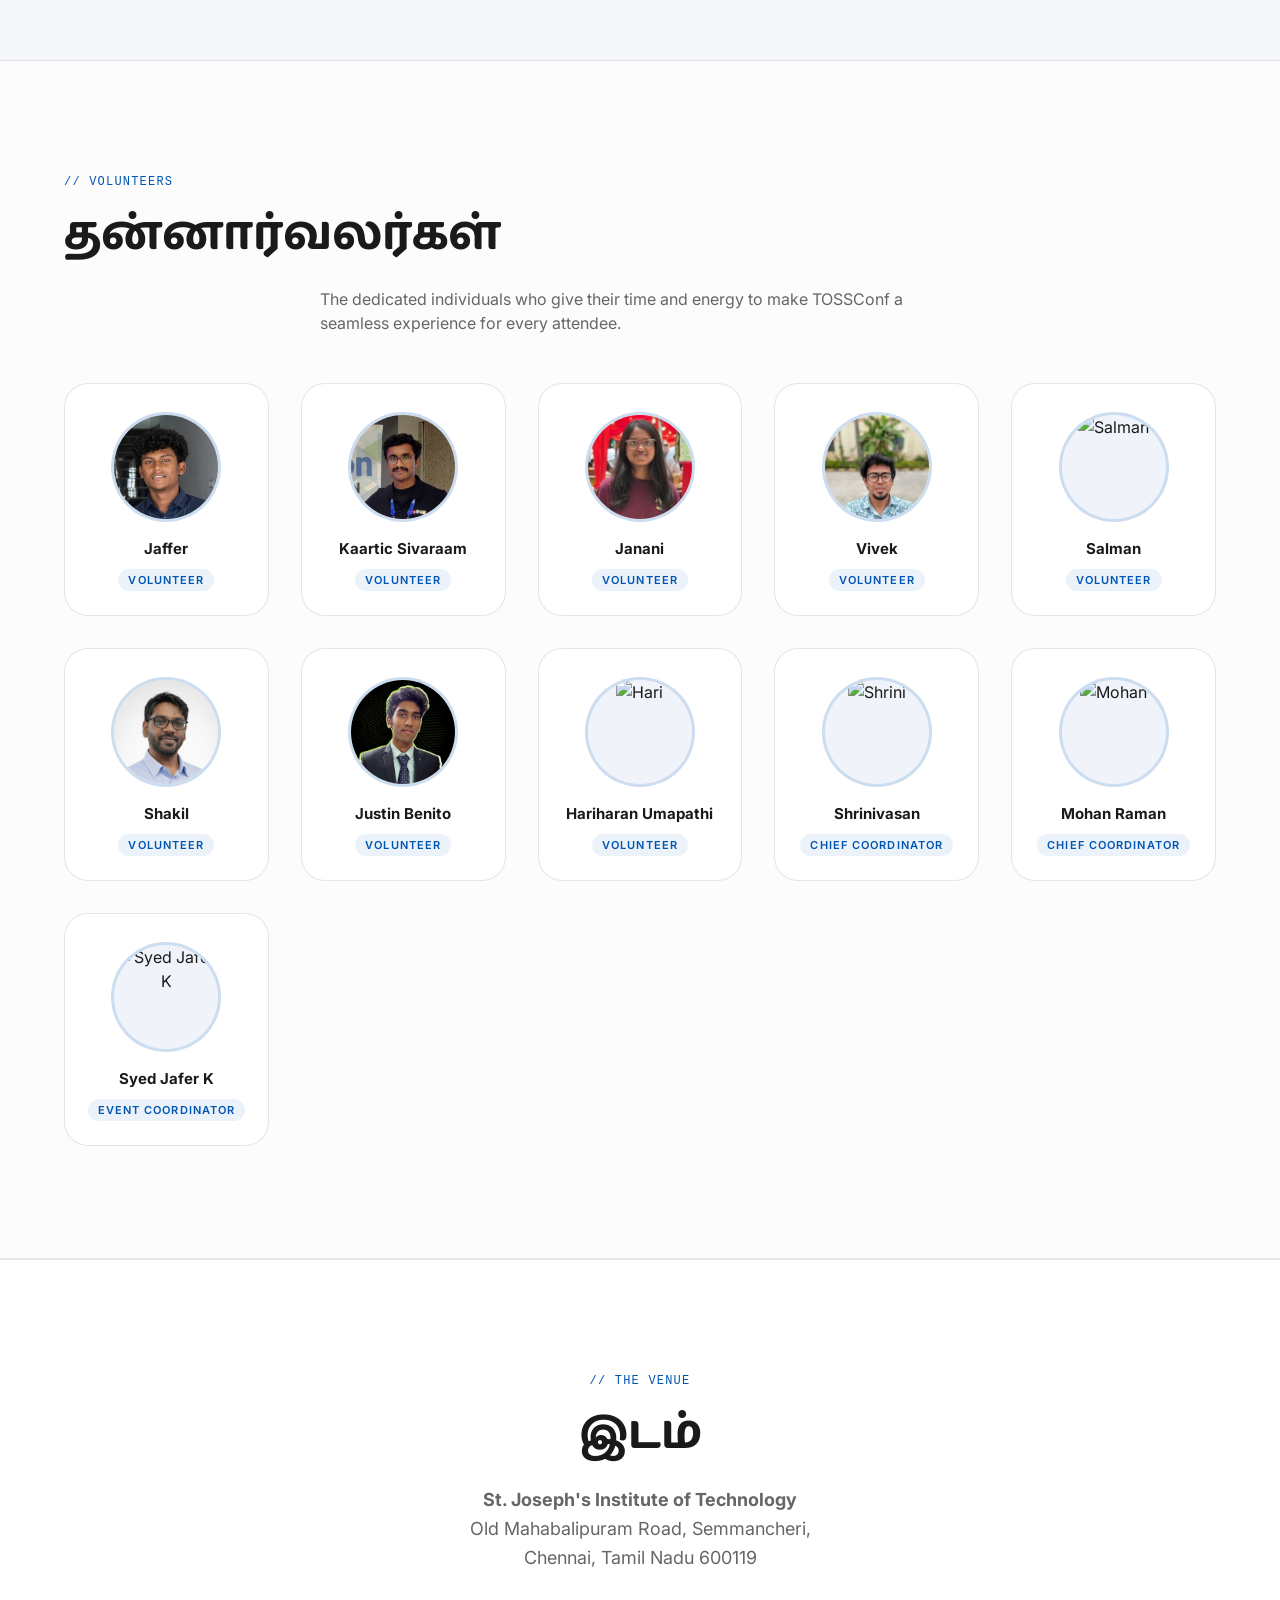
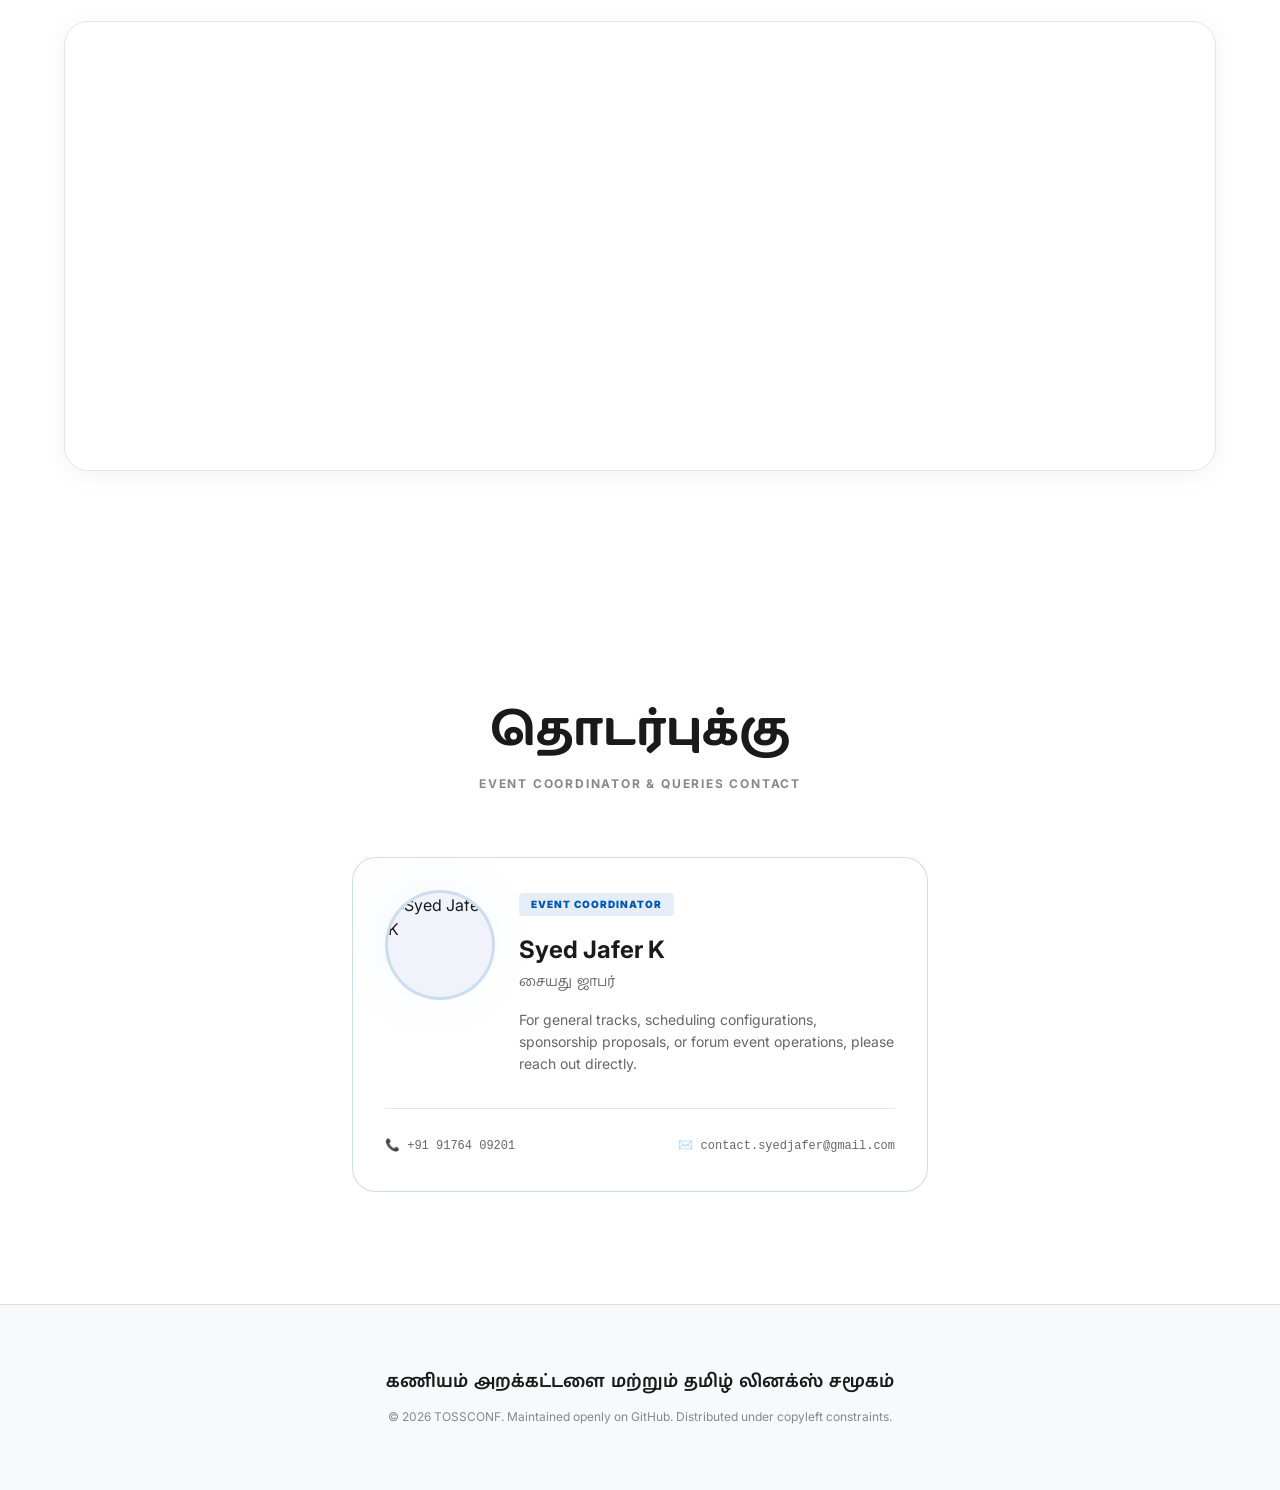
==== commit 99363d3b: "venue update" ====
--- a/index.html
+++ b/index.html
@@ -167,6 +167,8 @@
                         scalable solutions and submit your work.
                     </p>
 
+
+
                 </div>
                 <a href="https://github.com/tossconf/TossHack26-ProblemStatements/issues" target="_blank"
                     class="btn-github glass">
@@ -179,6 +181,12 @@
             </div>
 
             <div class="schedule-grid" style="grid-template-columns: 1fr; max-width: 800px; margin: 40px auto 0 auto;">
+                <div class="interval-card" style="grid-column: 1 / -1; justify-content: flex-start; text-align: left;">
+                    <div class="interval-details">
+                        <span class="interval-icon">📋</span>
+                        <h4 class="interval-title tamil-font">Venue: St. Joseph's Institute of Technology, Admin Block, AV Hall 2, Second Floor.</h4>
+                    </div>
+                </div>
                 <div class="interval-card" style="grid-column: 1 / -1; justify-content: flex-start; text-align: left;">
                     <div class="interval-details">
                         <span class="interval-icon">📋</span>
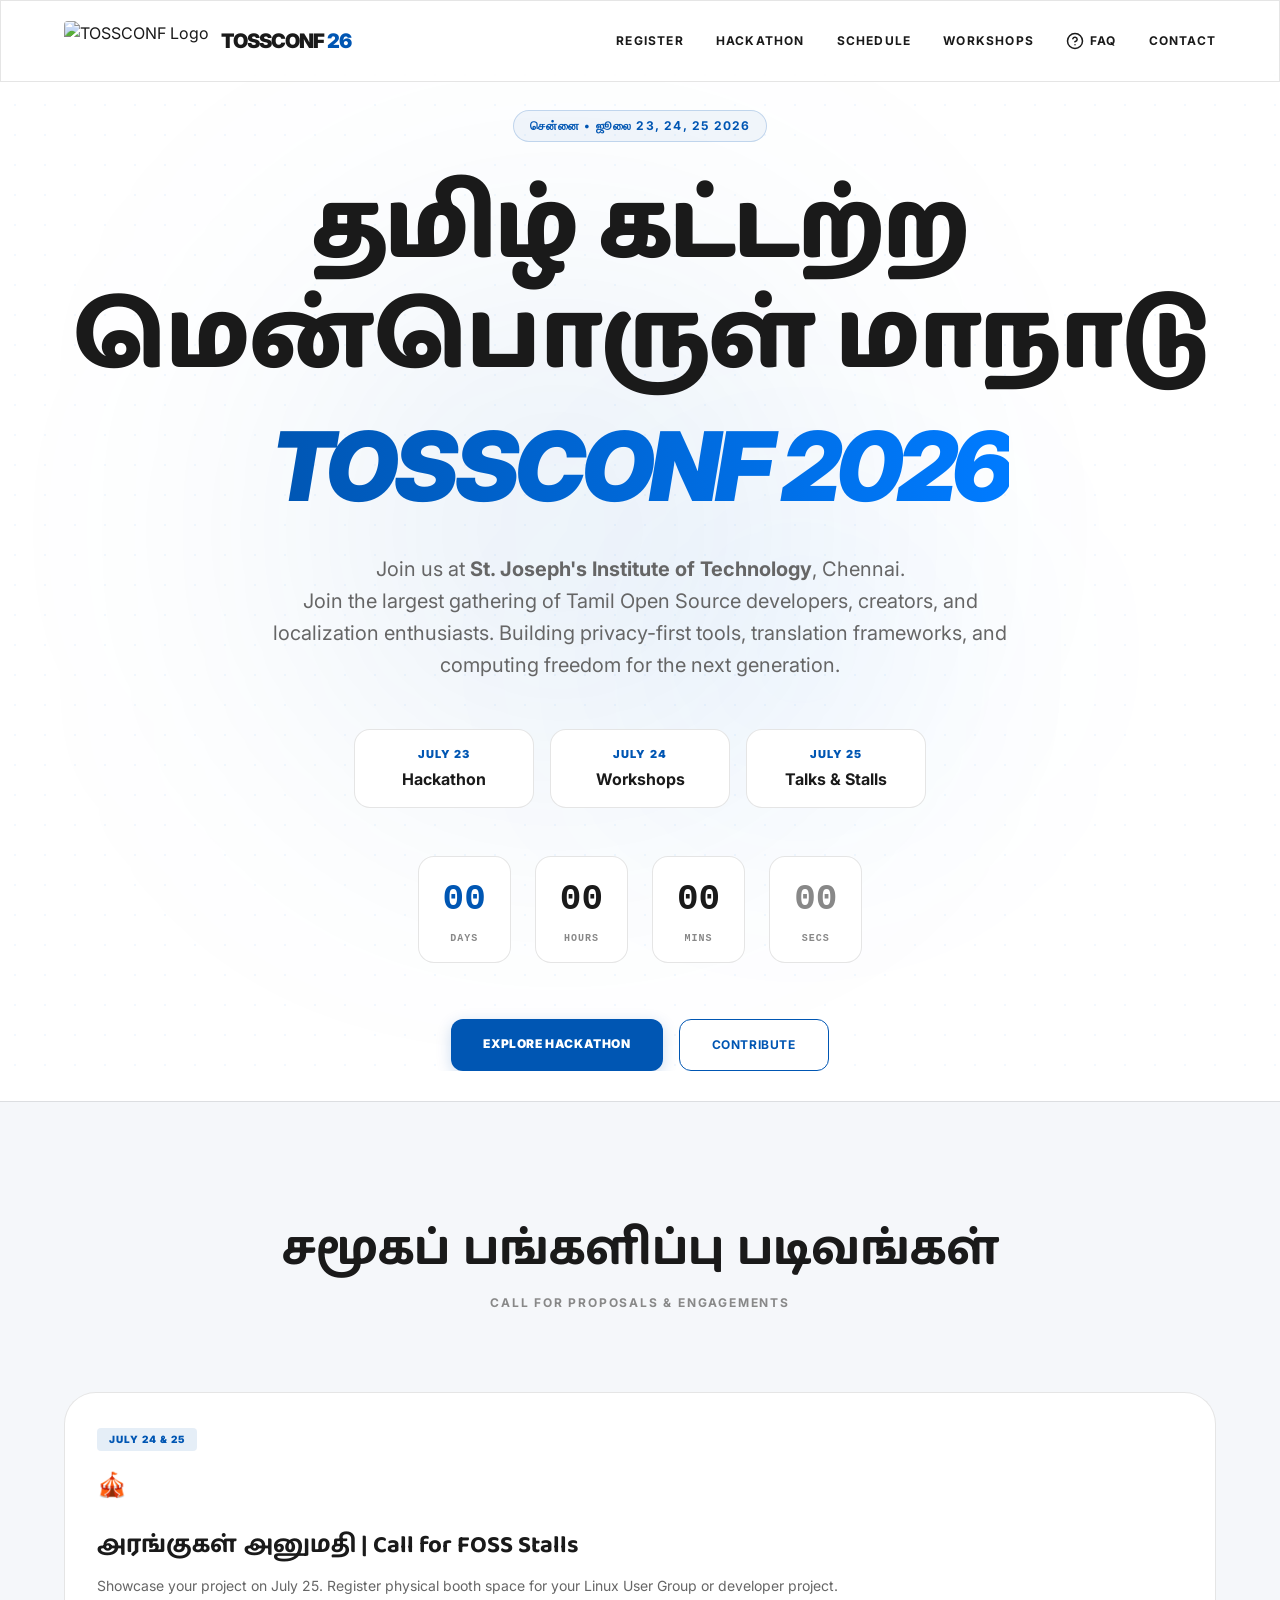
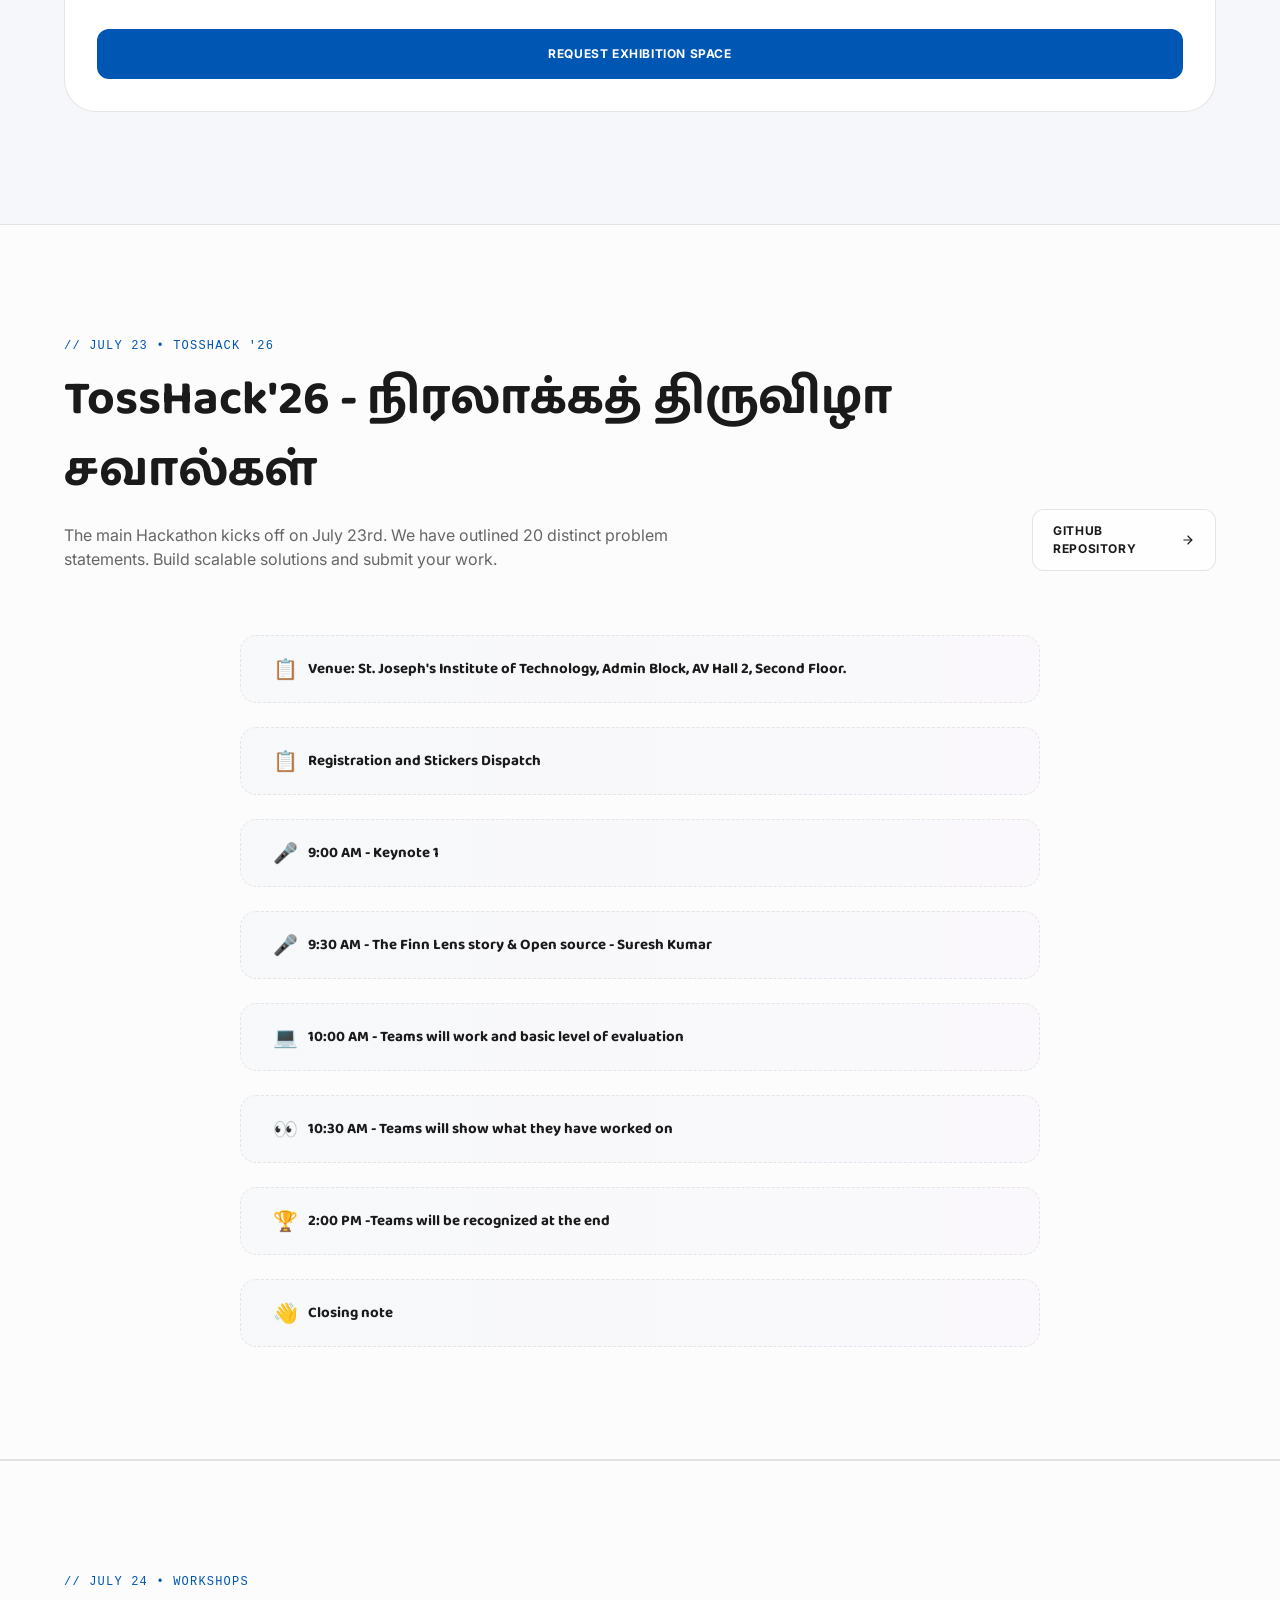
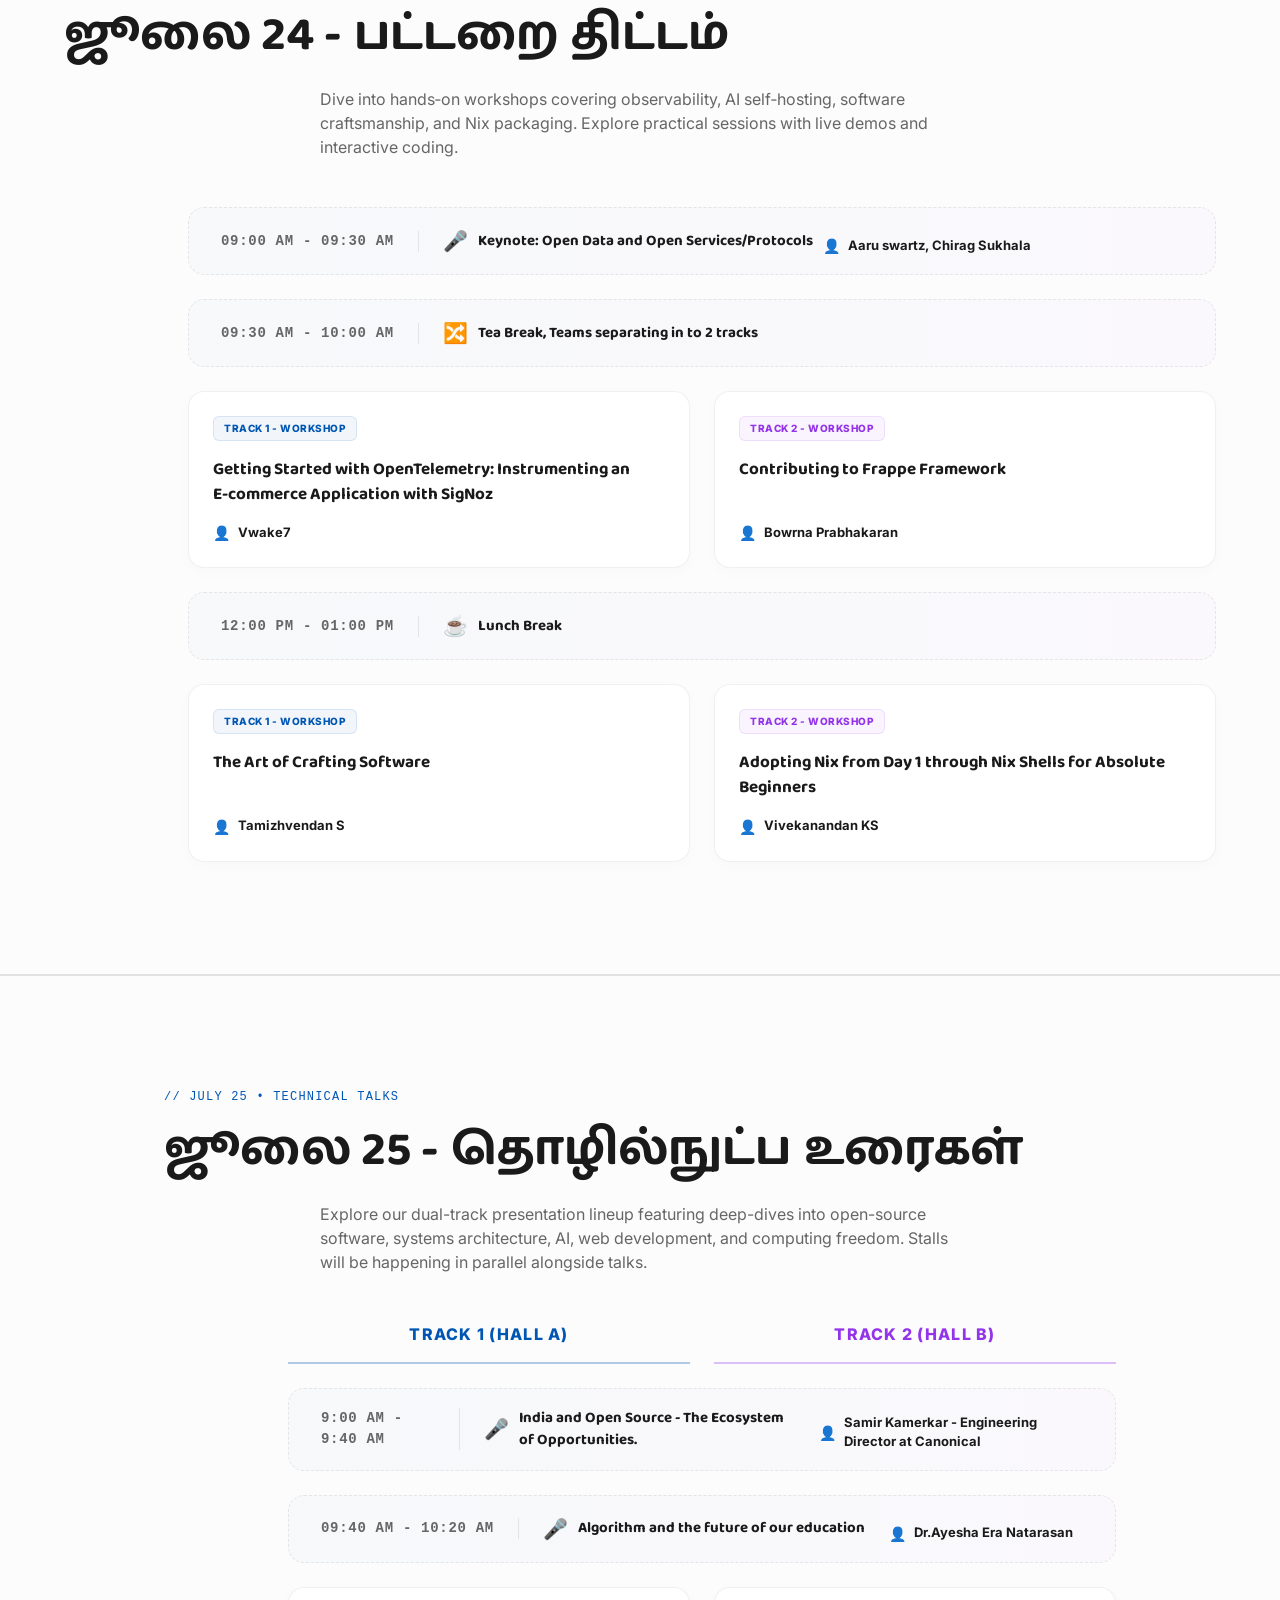
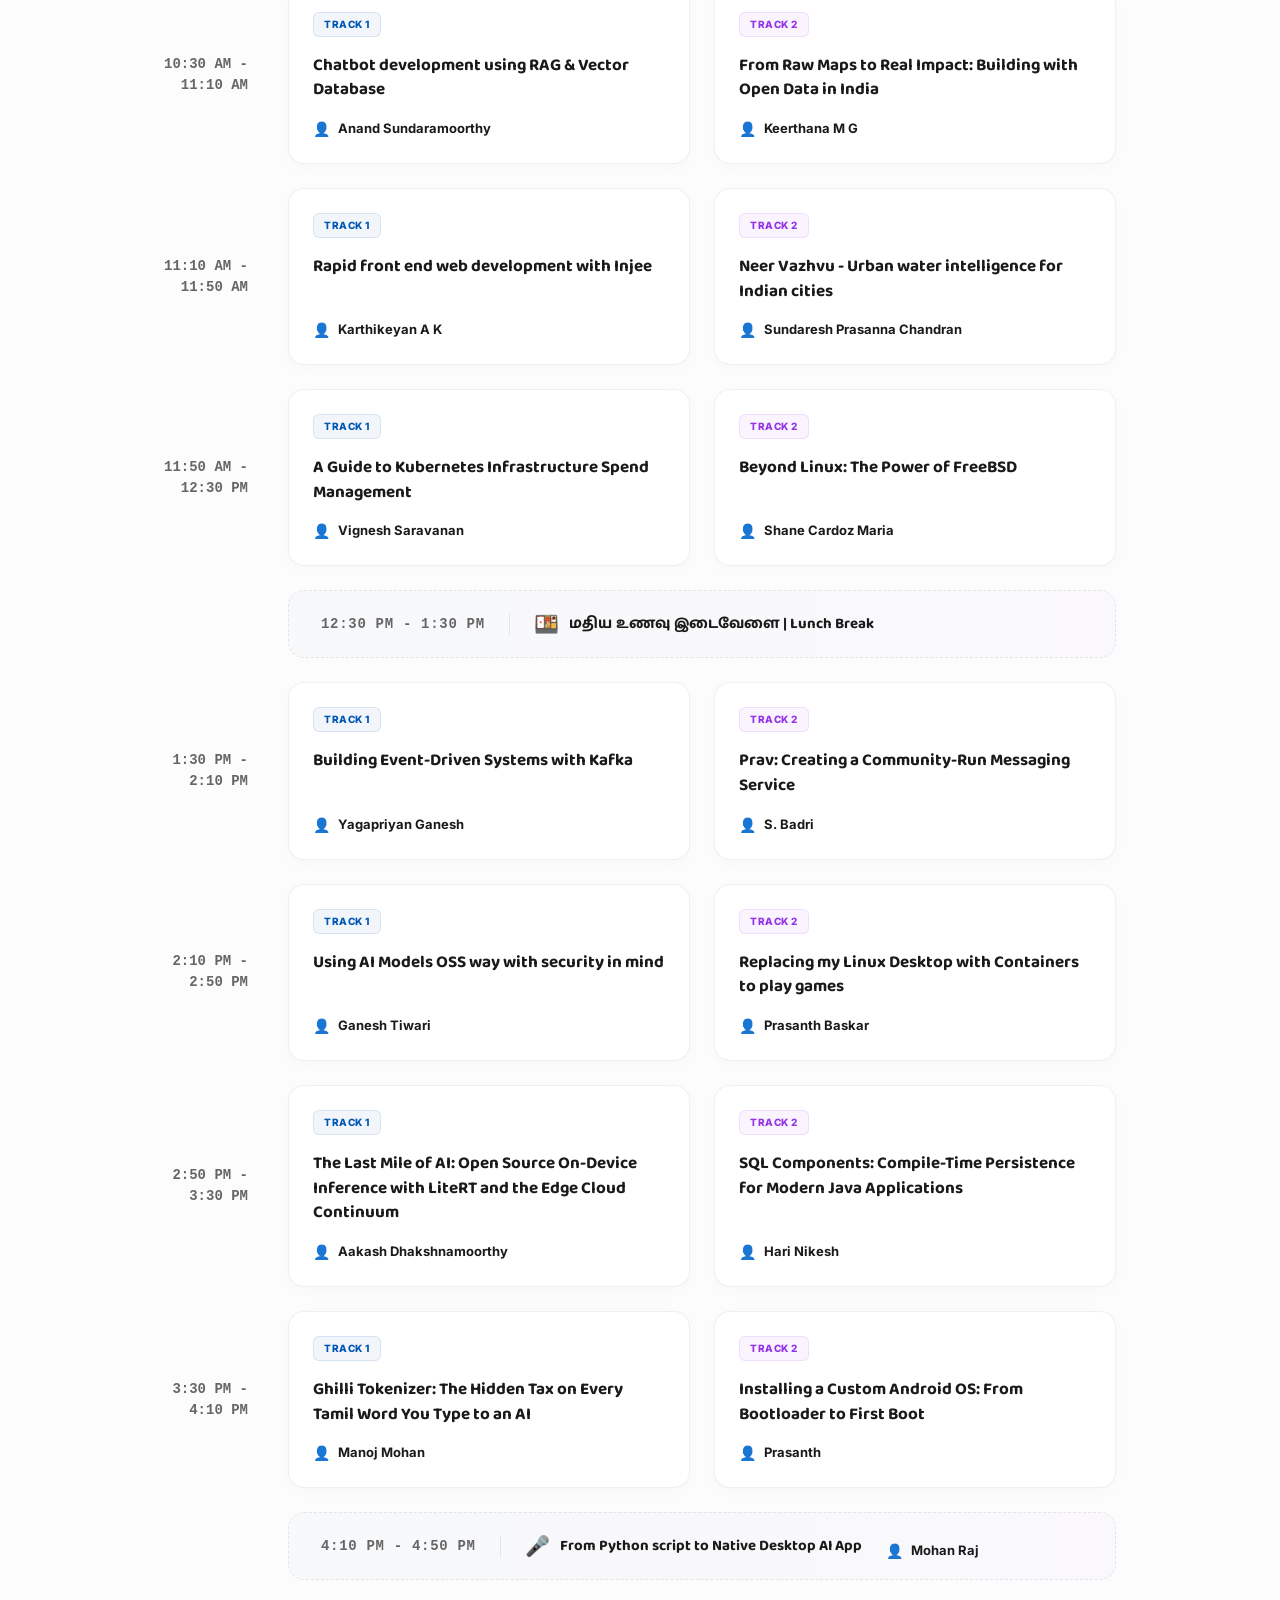
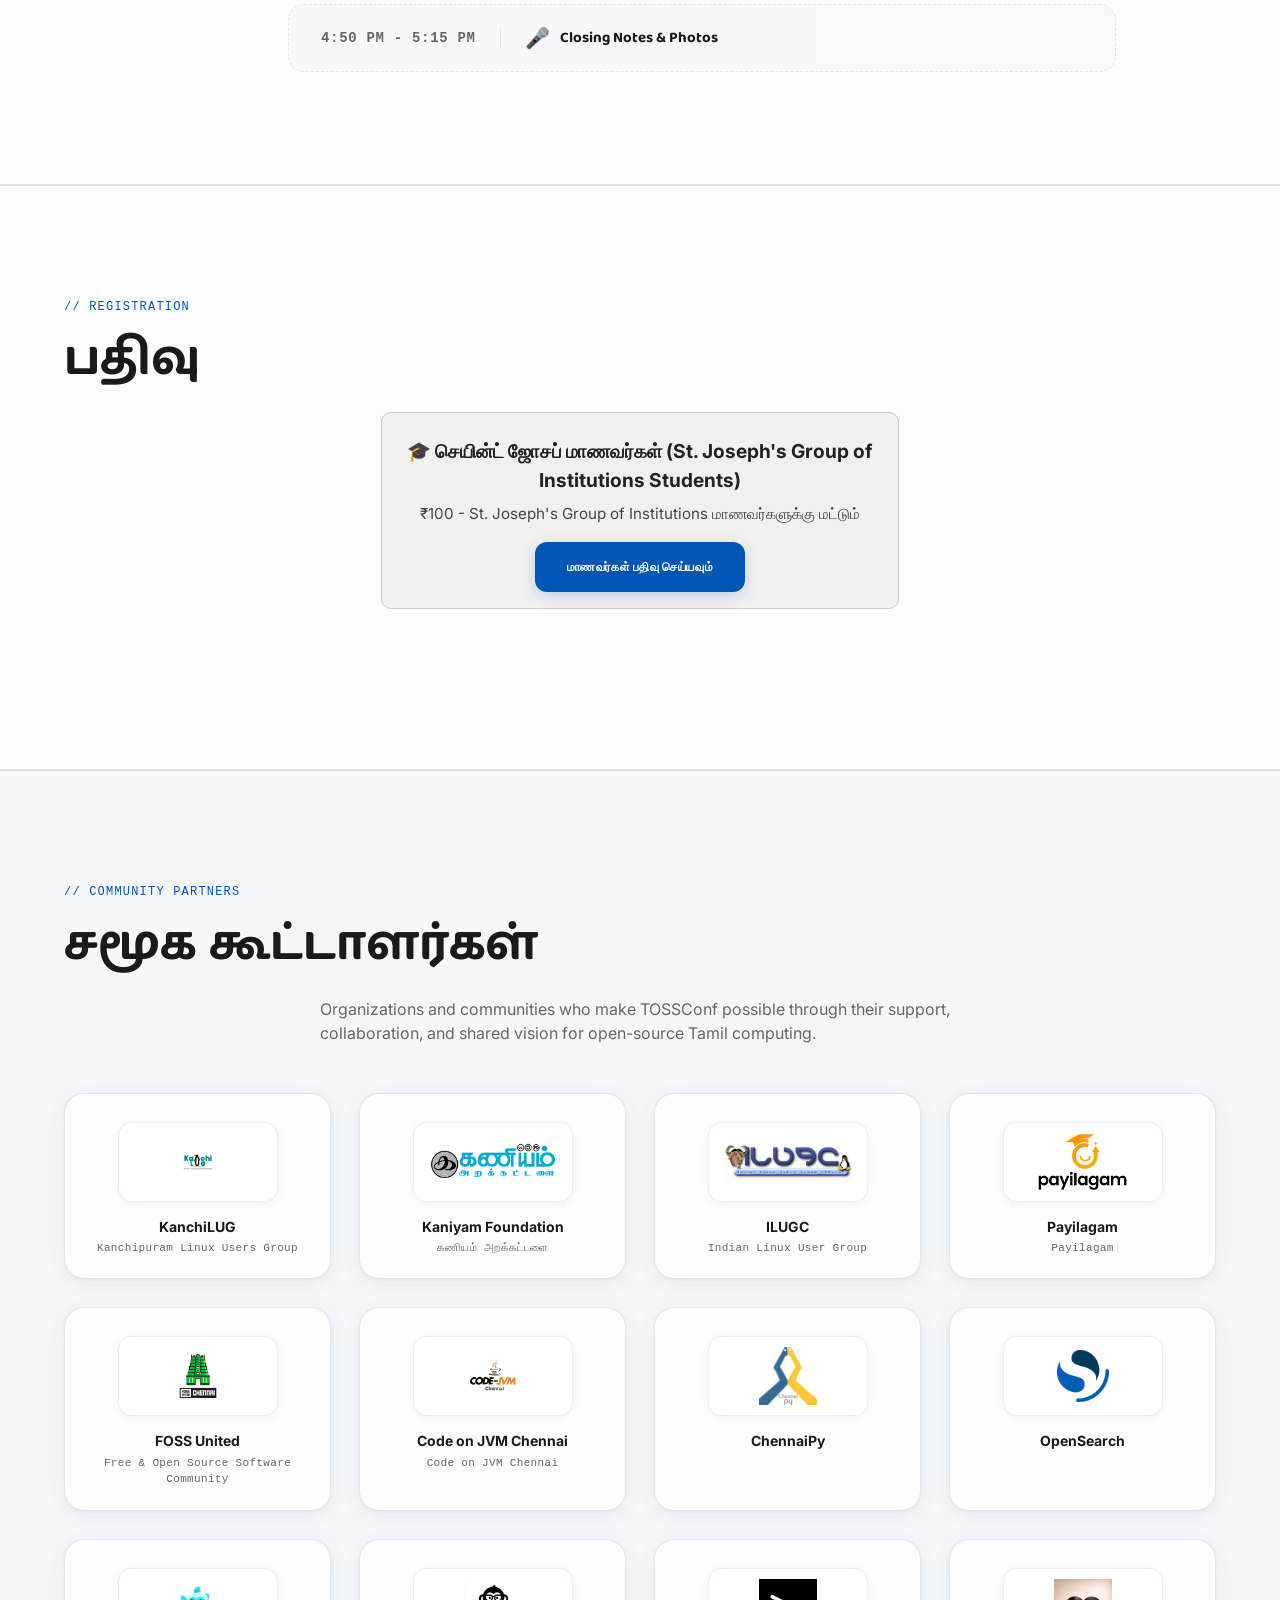
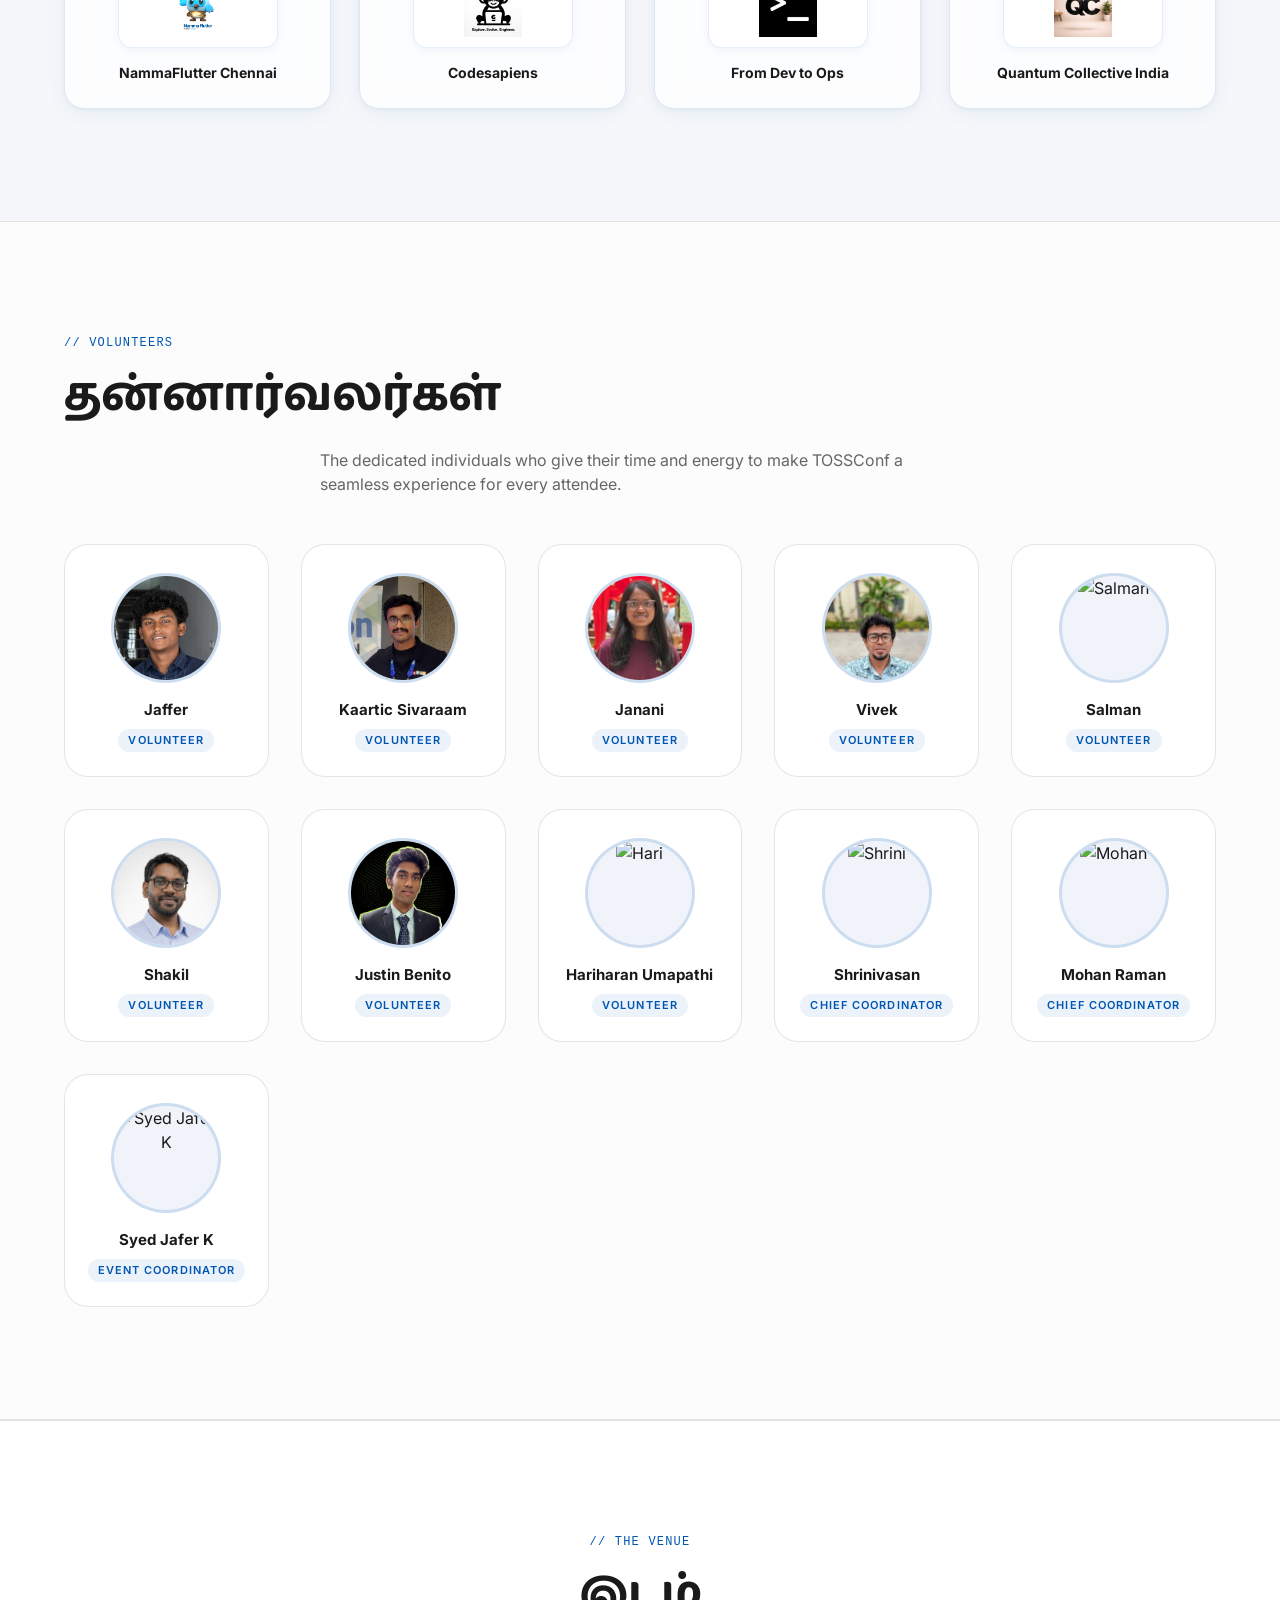
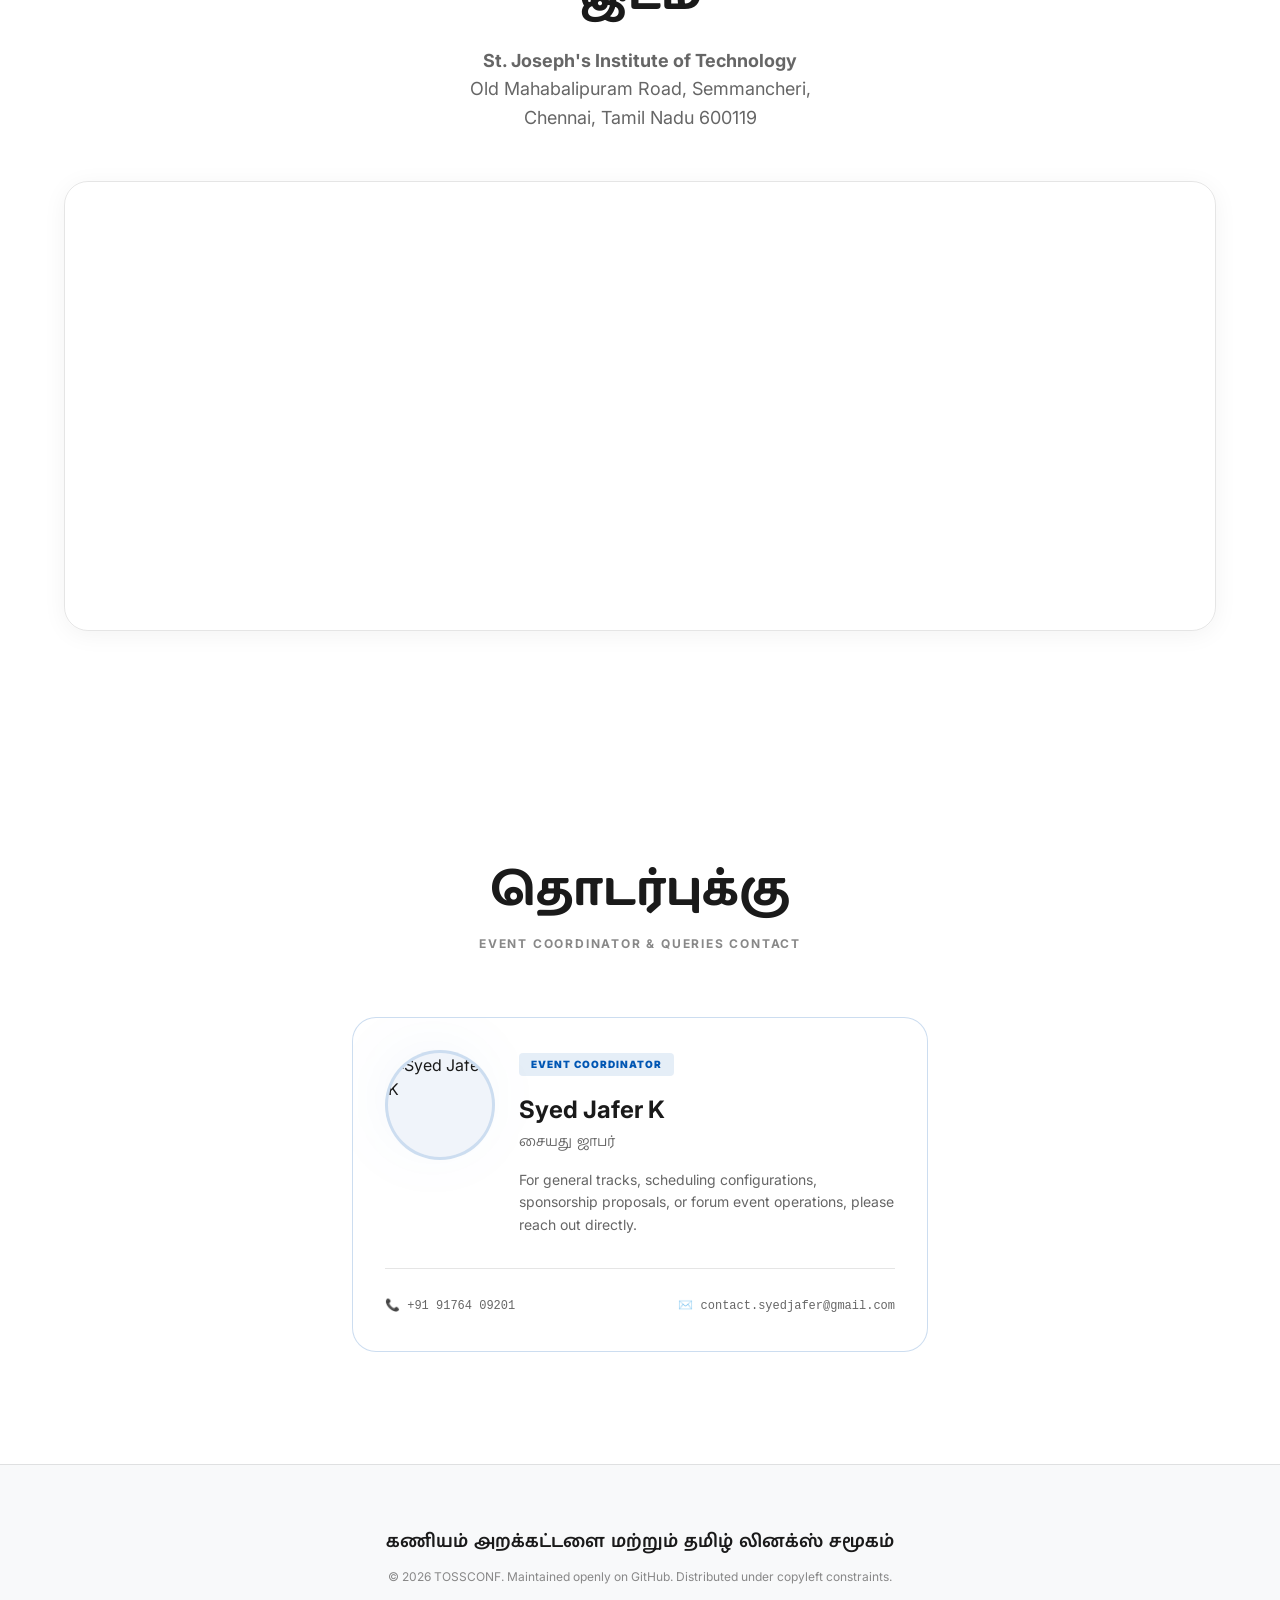
==== commit 832996ce: "sjit reg open" ====
--- a/index.html
+++ b/index.html
@@ -623,7 +623,7 @@
                 <div class="section-tagline">// REGISTRATION</div>
                 <h2 class="section-title tamil-font">பதிவு</h2>
                 <div class="payment-container">
-                    <h2>Registration is Closed</h2>
+                    <!--<h2>Registration is Closed</h2>-->
                     <!-- General Public -->
                     <!--<div class="payment-section">
                         <h3>🧑 பொதுமக்கள் (General Public)</h3>
@@ -635,7 +635,7 @@
                     </div>-->
 
                     <!-- SJIT Students -->
-                    <!--<div class="payment-section">
+                    <div class="payment-section">
                         <h3>🎓 செயின்ட் ஜோசப் மாணவர்கள் (St. Joseph's Group of Institutions Students)</h3>
                         <p>₹100 - St. Joseph's Group of Institutions மாணவர்களுக்கு மட்டும்</p>
                         <div class="btn-wrapper">
@@ -643,7 +643,7 @@
                                 class="btn-primary registration-btn" target="_blank" rel="noopener">மாணவர்கள் பதிவு
                                 செய்யவும்</a>
                         </div>
-                    </div>-->
+                    </div>
                 </div>
             </div>
         </div>
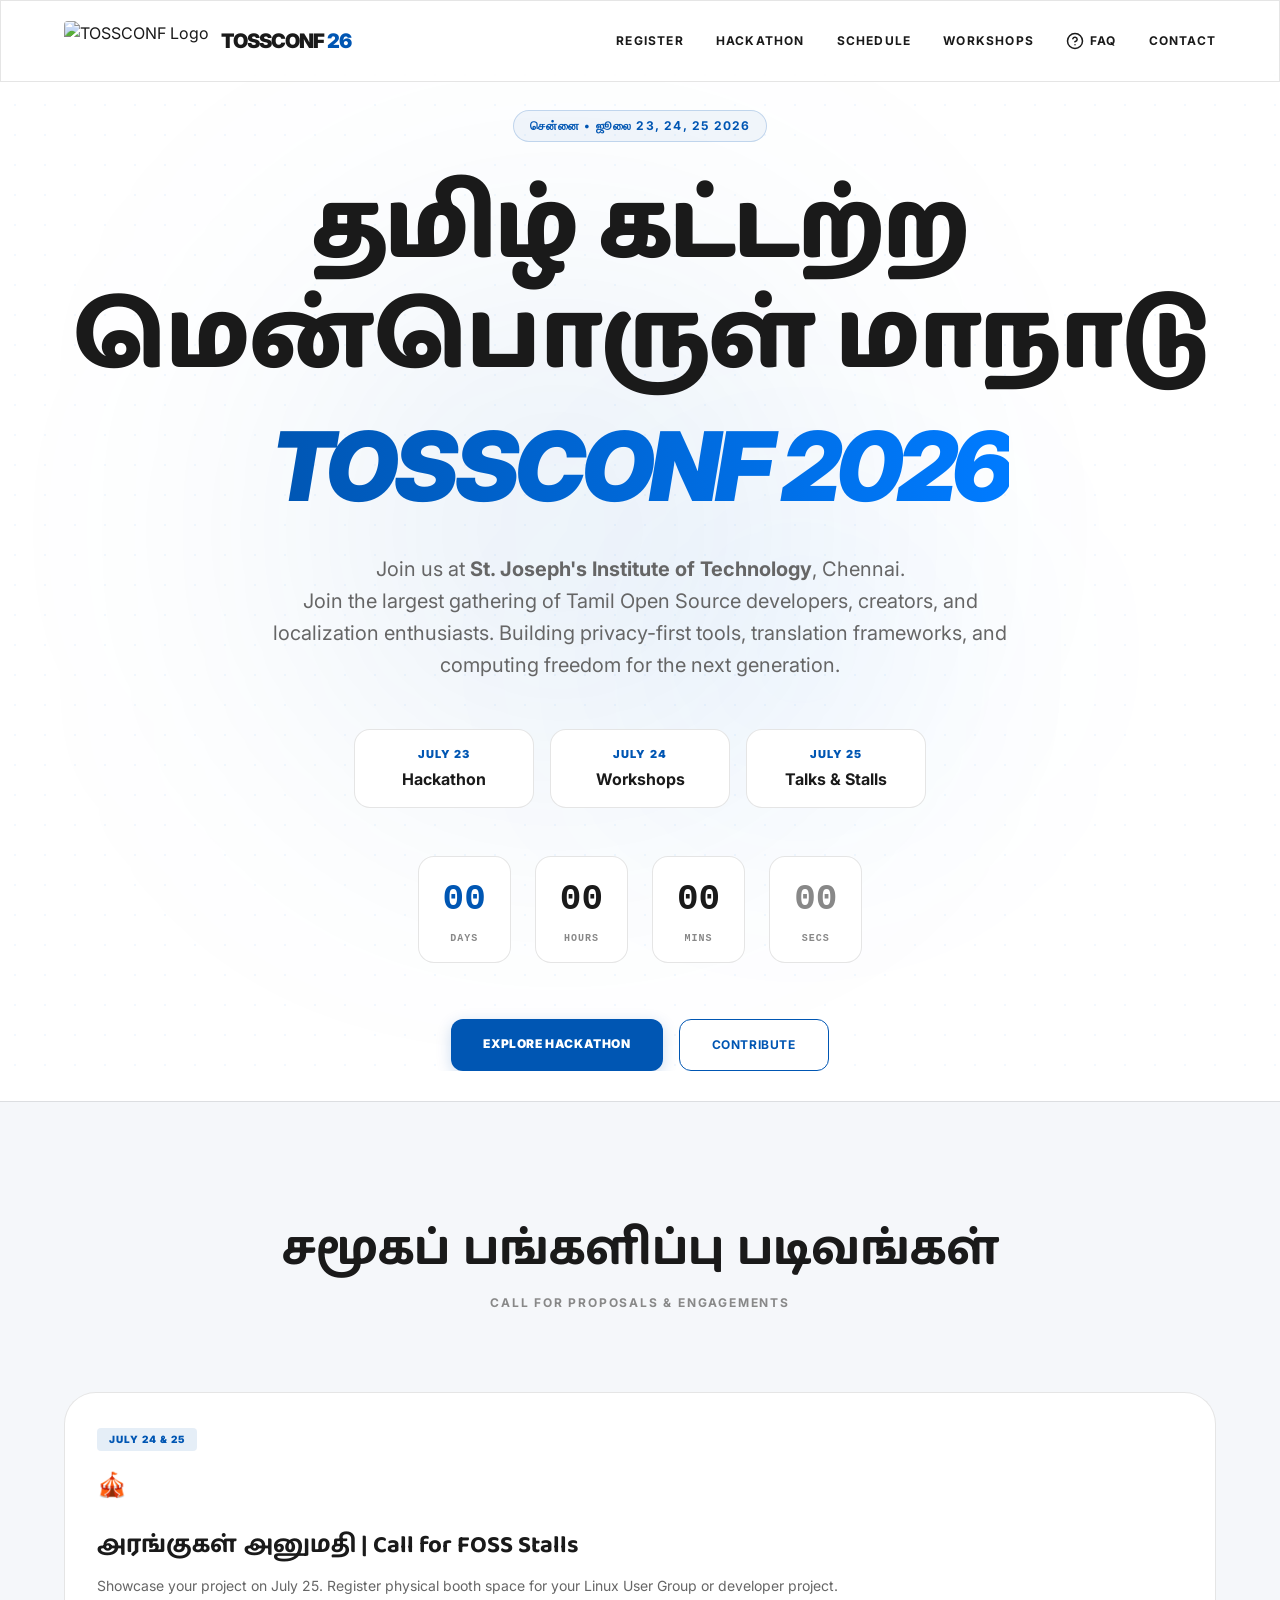
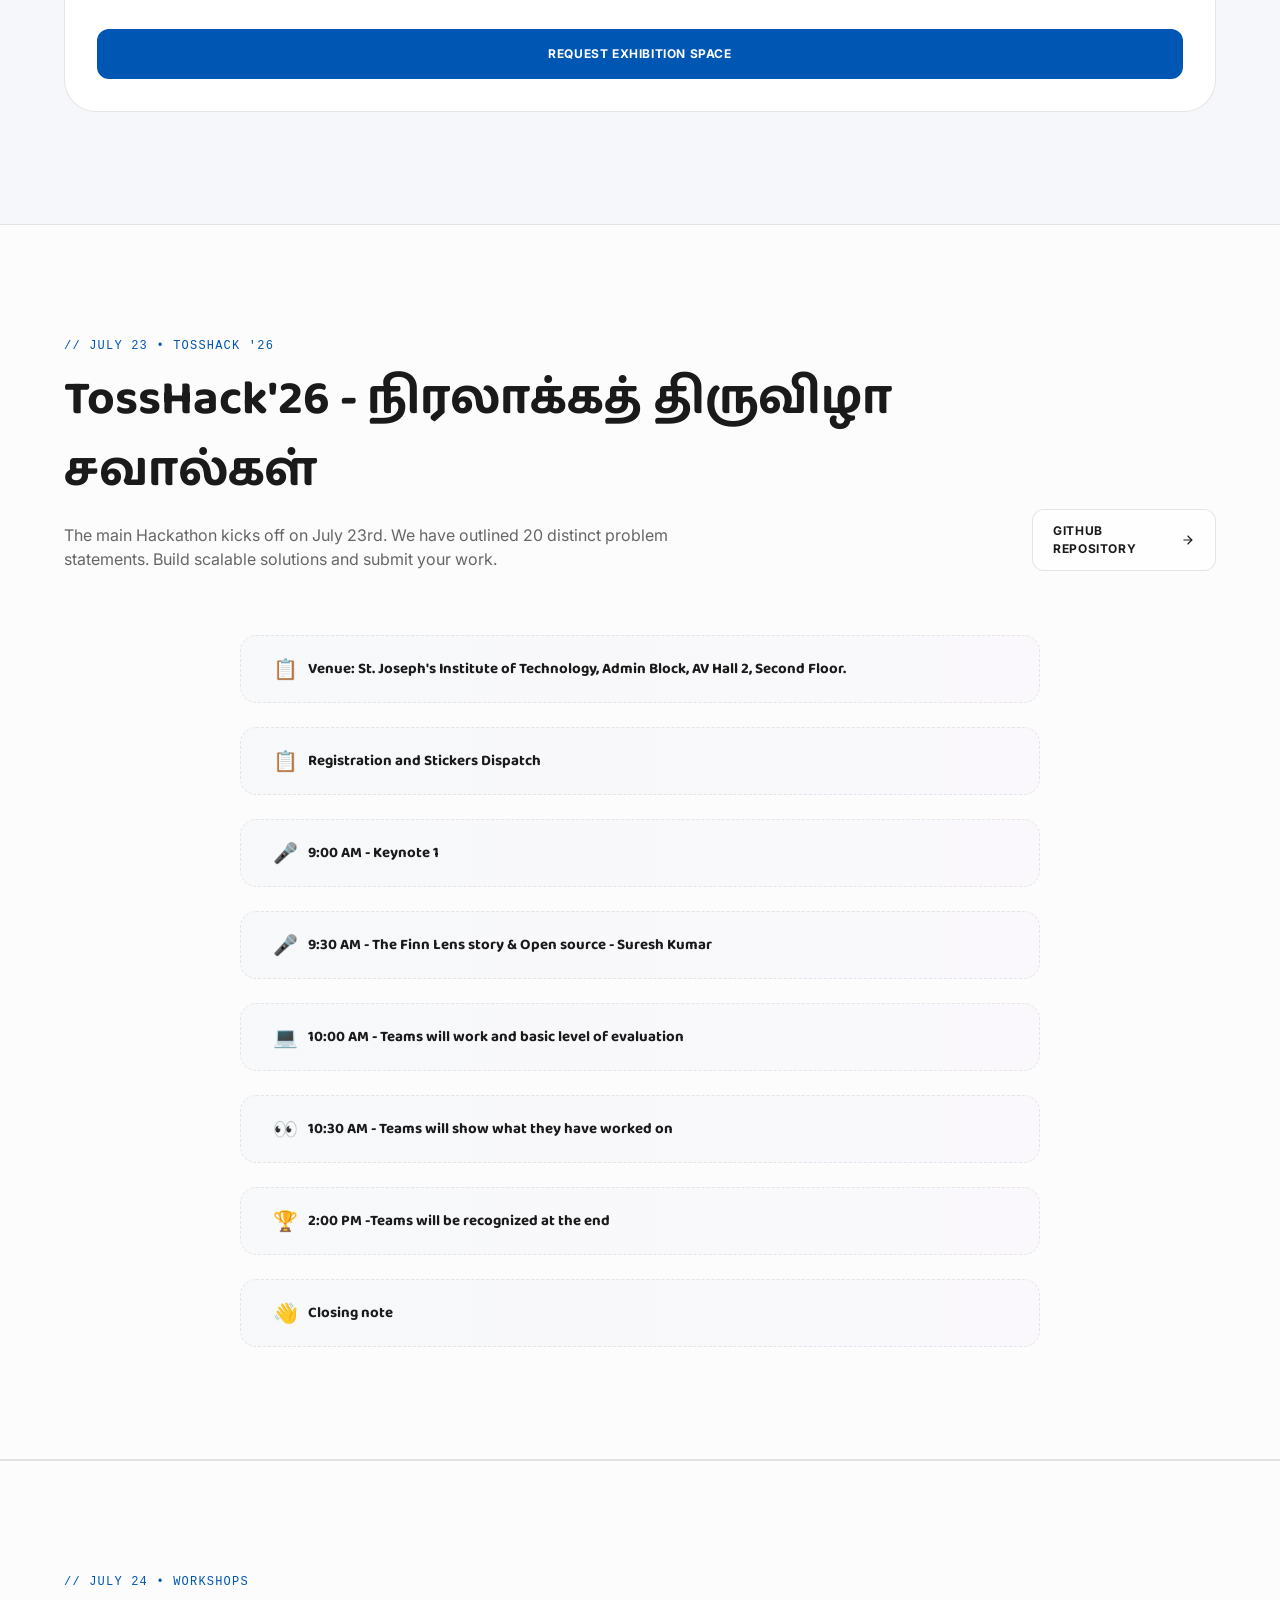
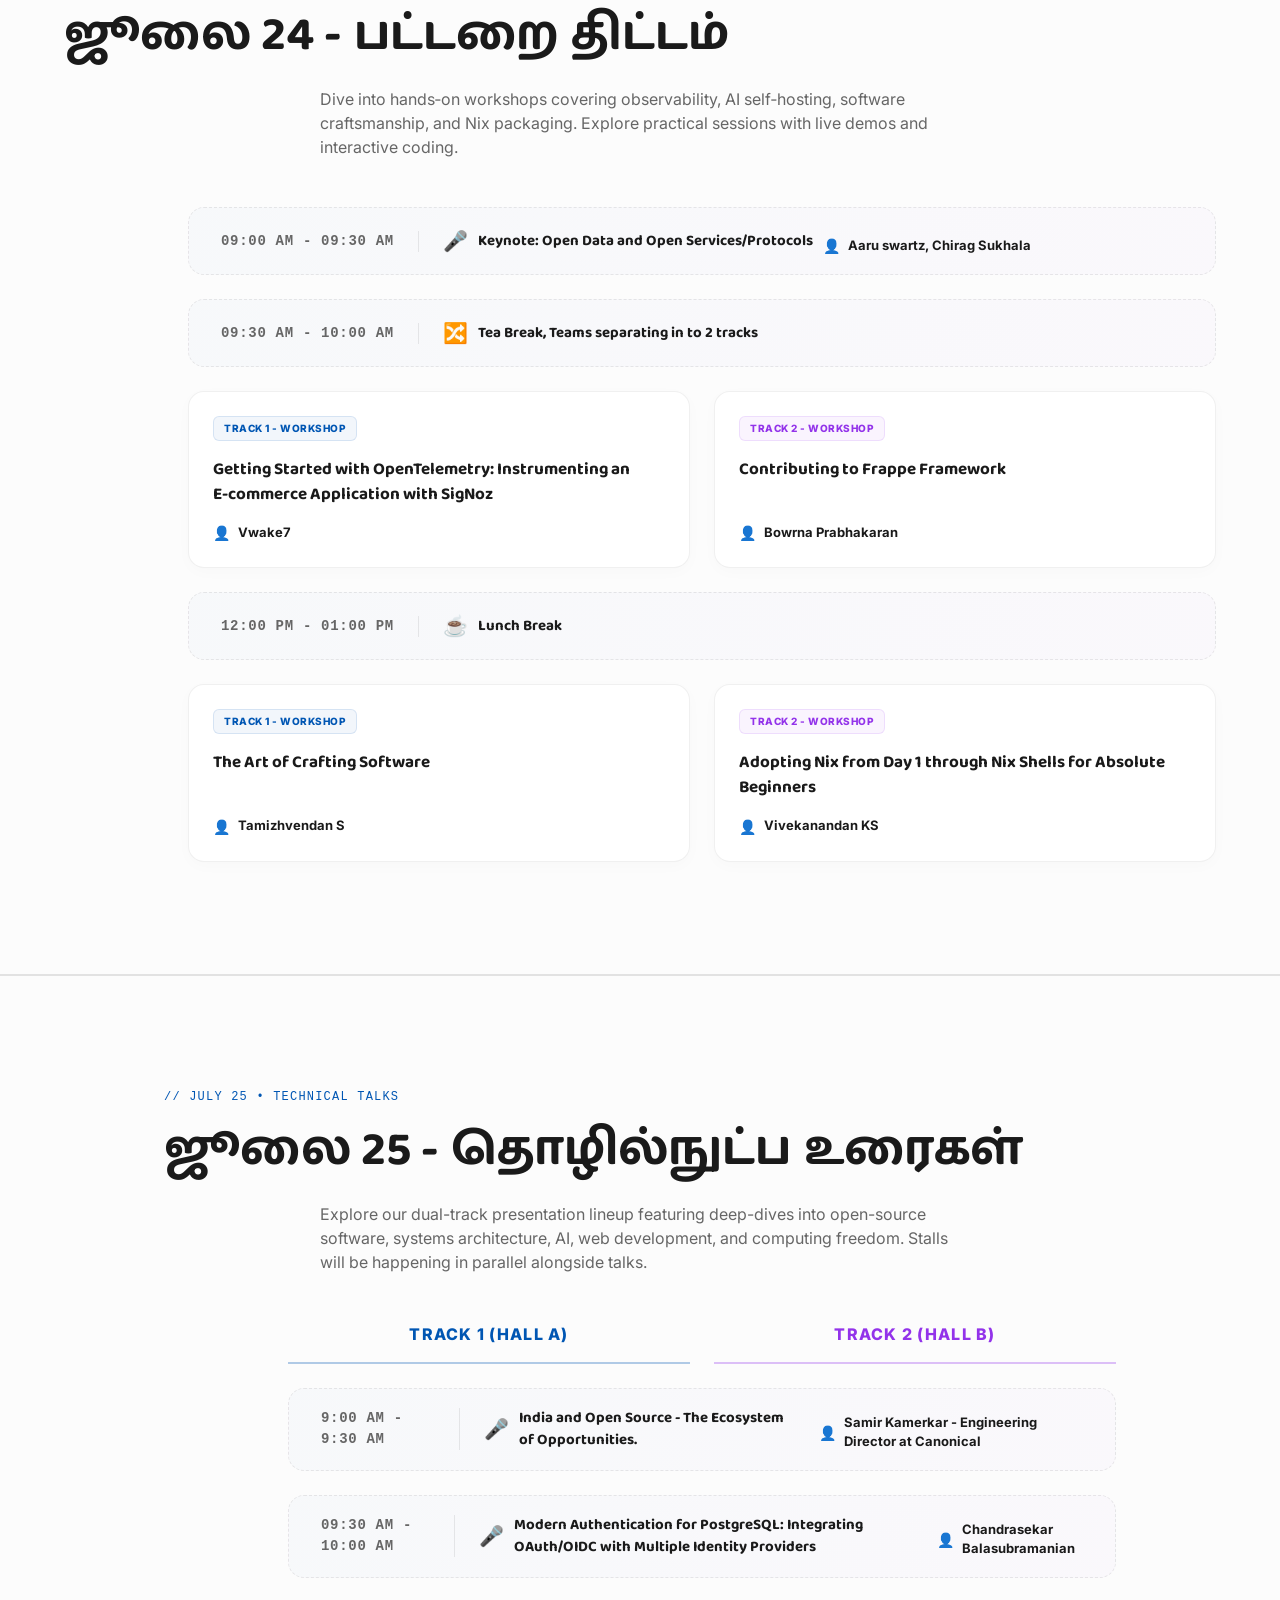
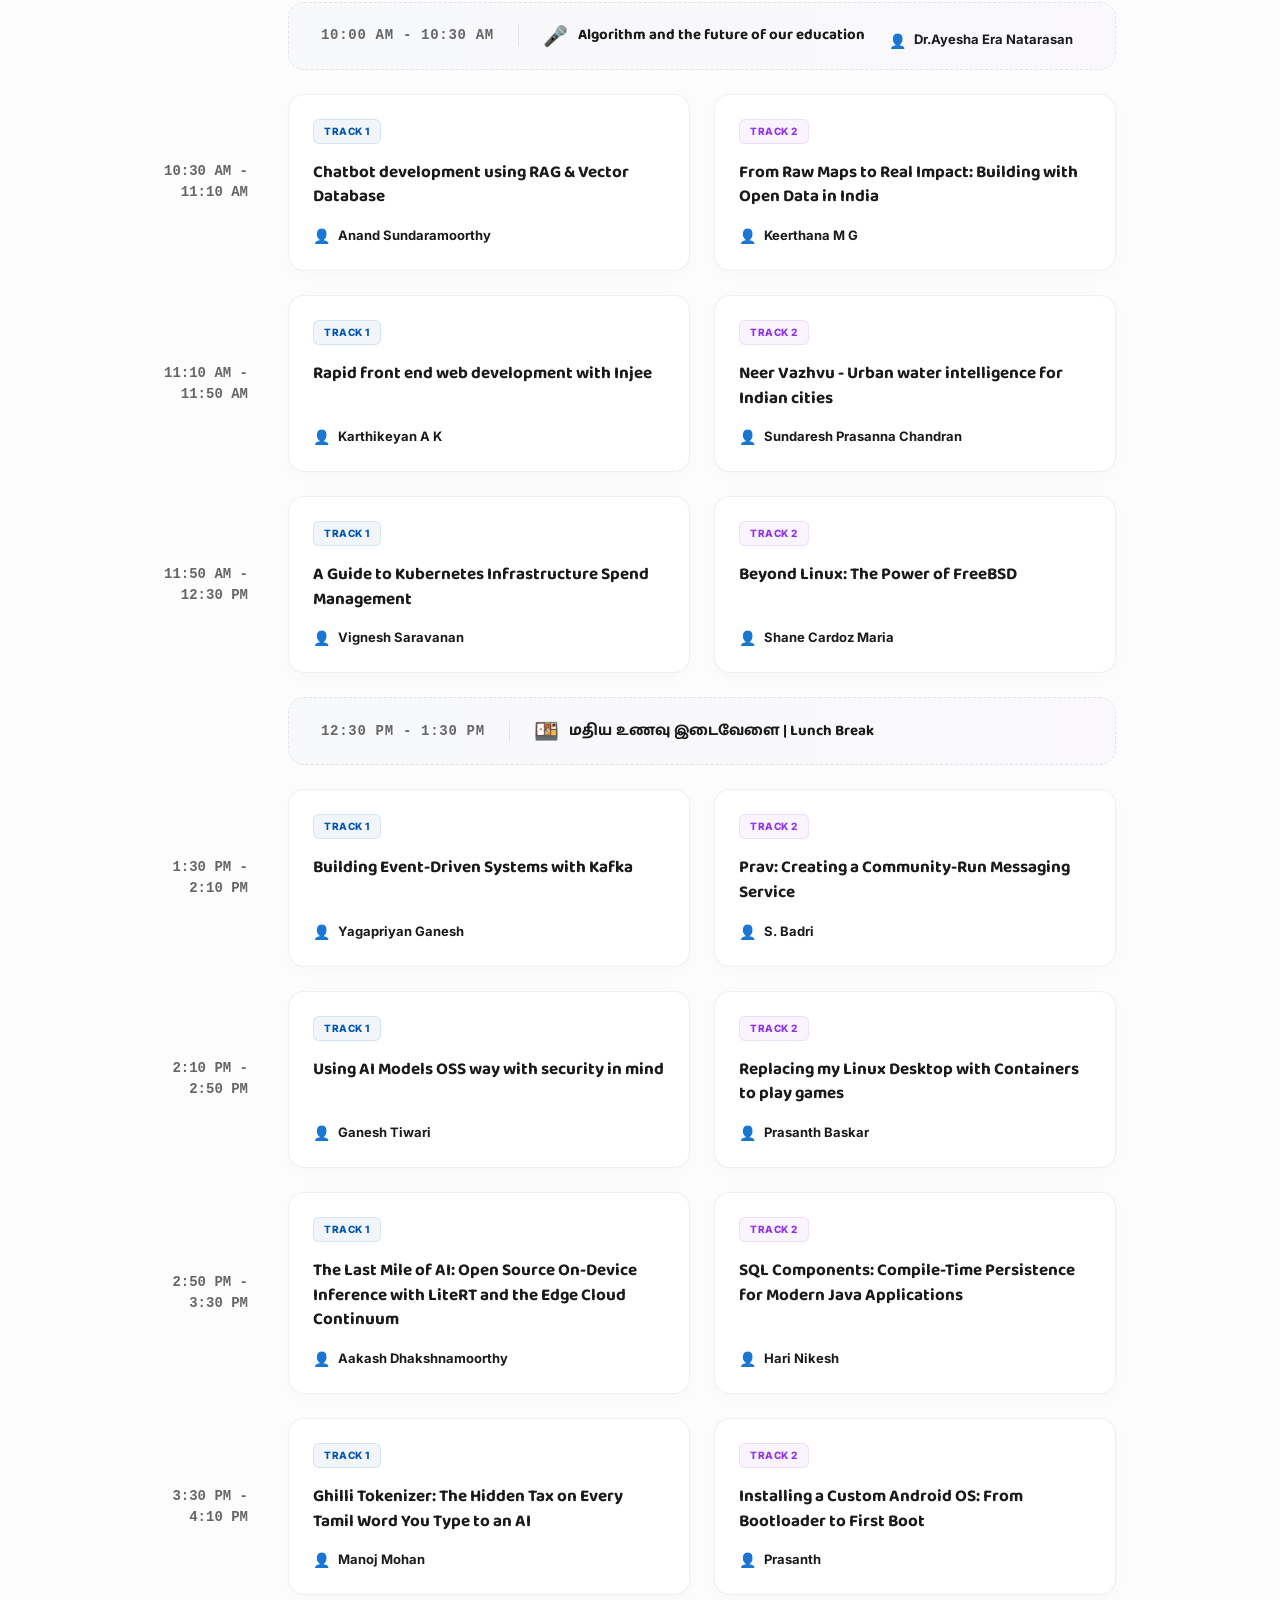
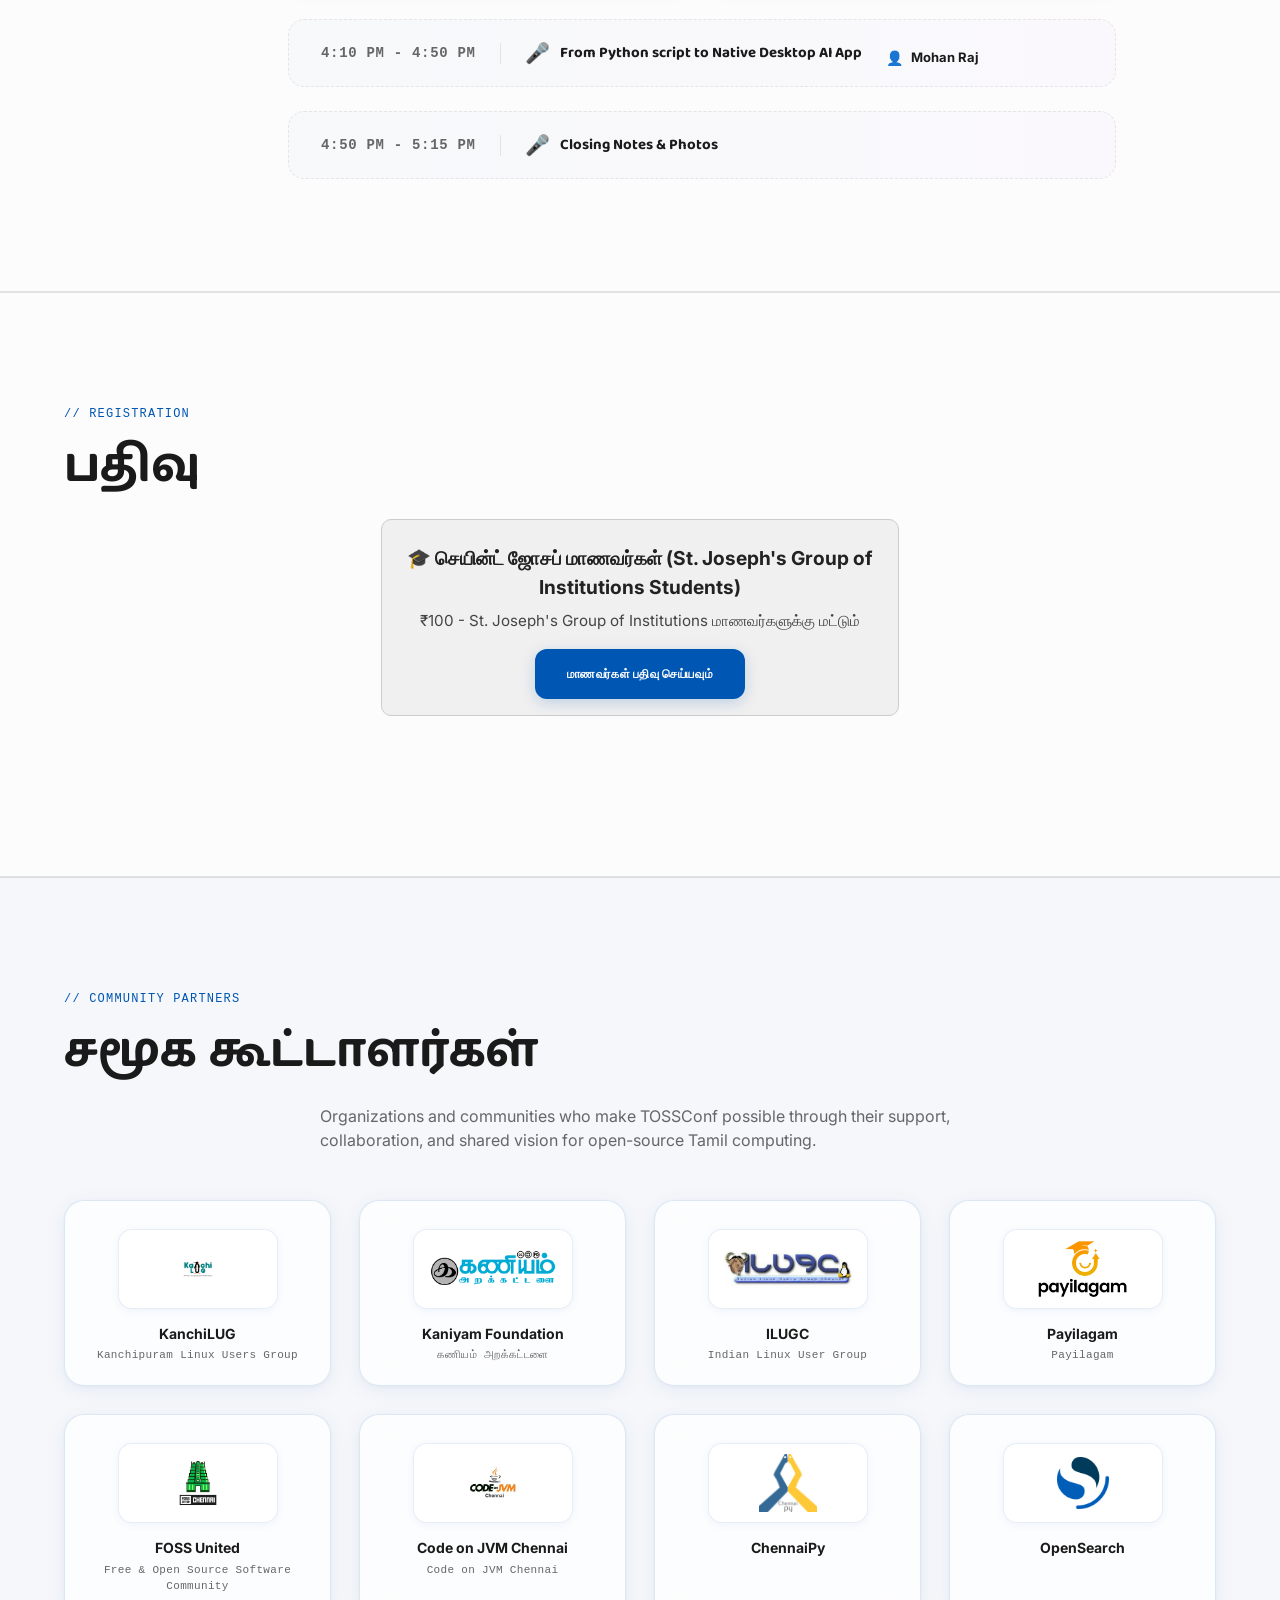
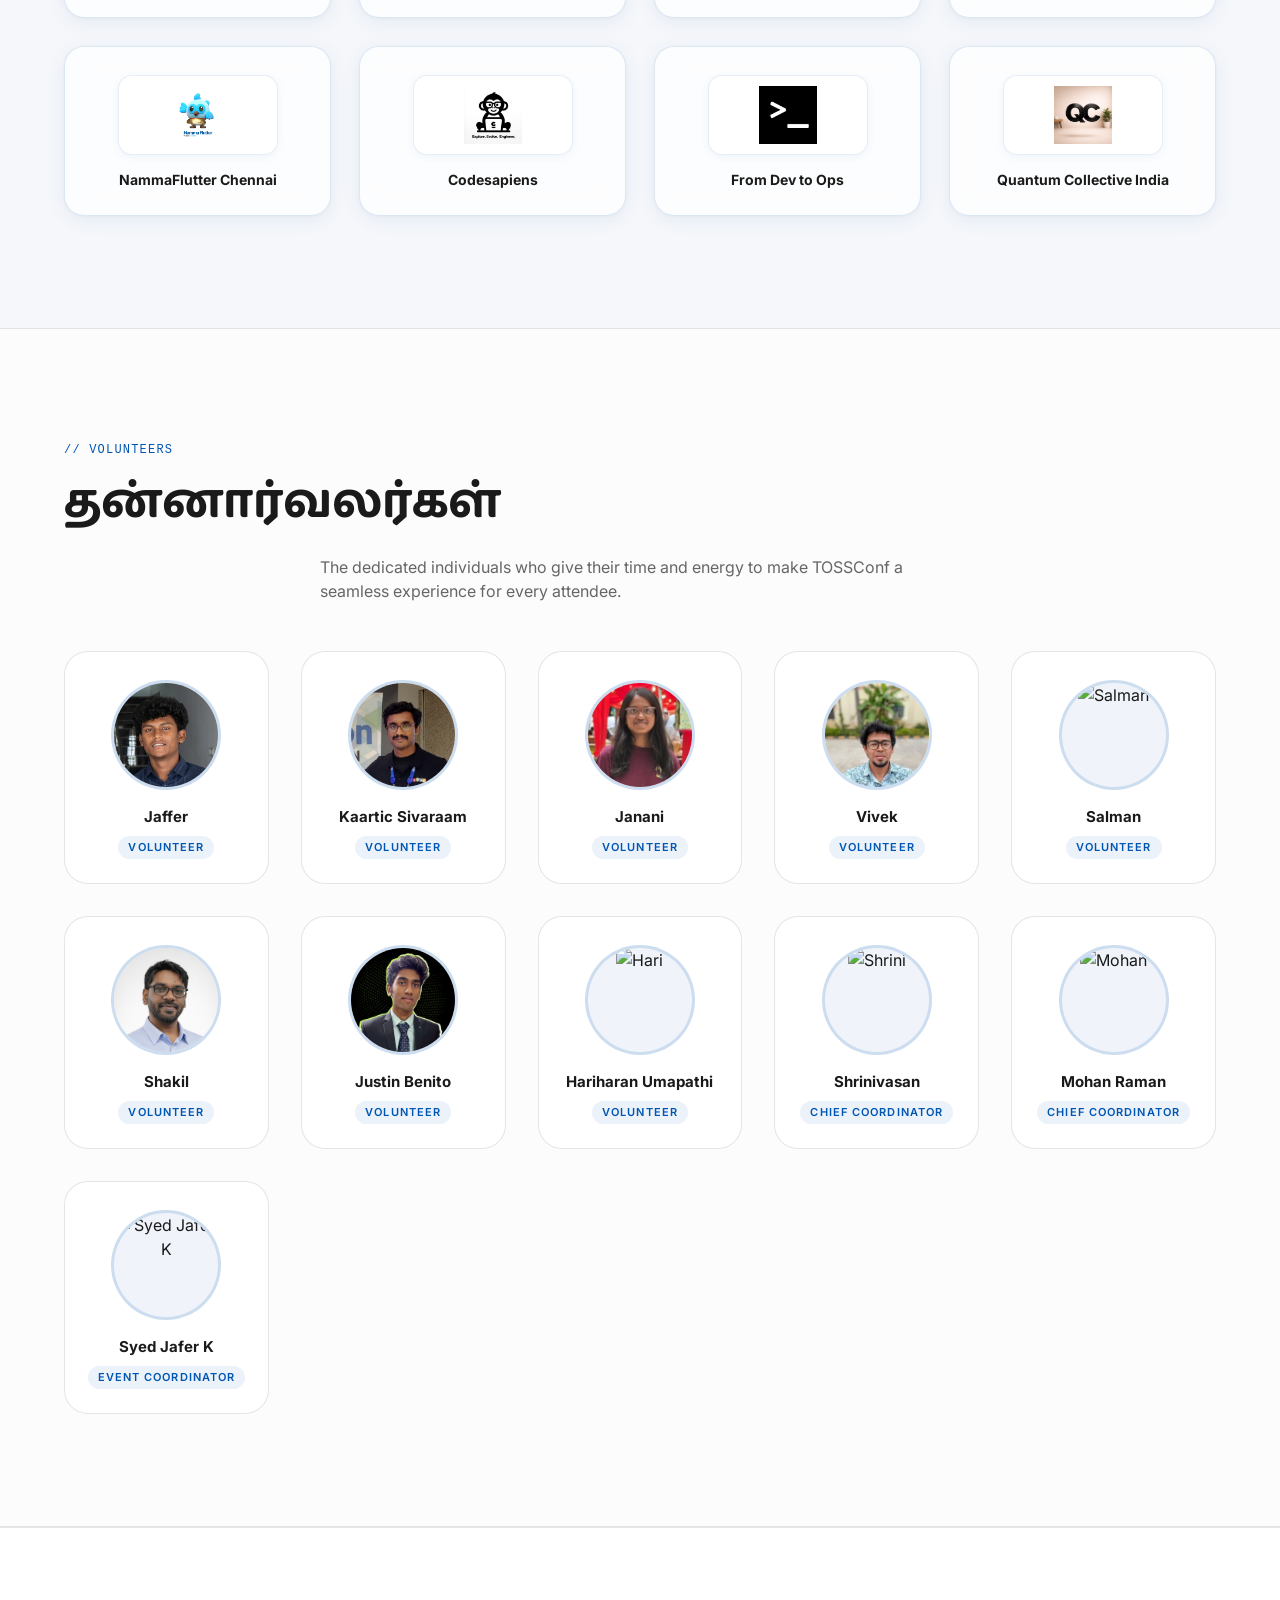
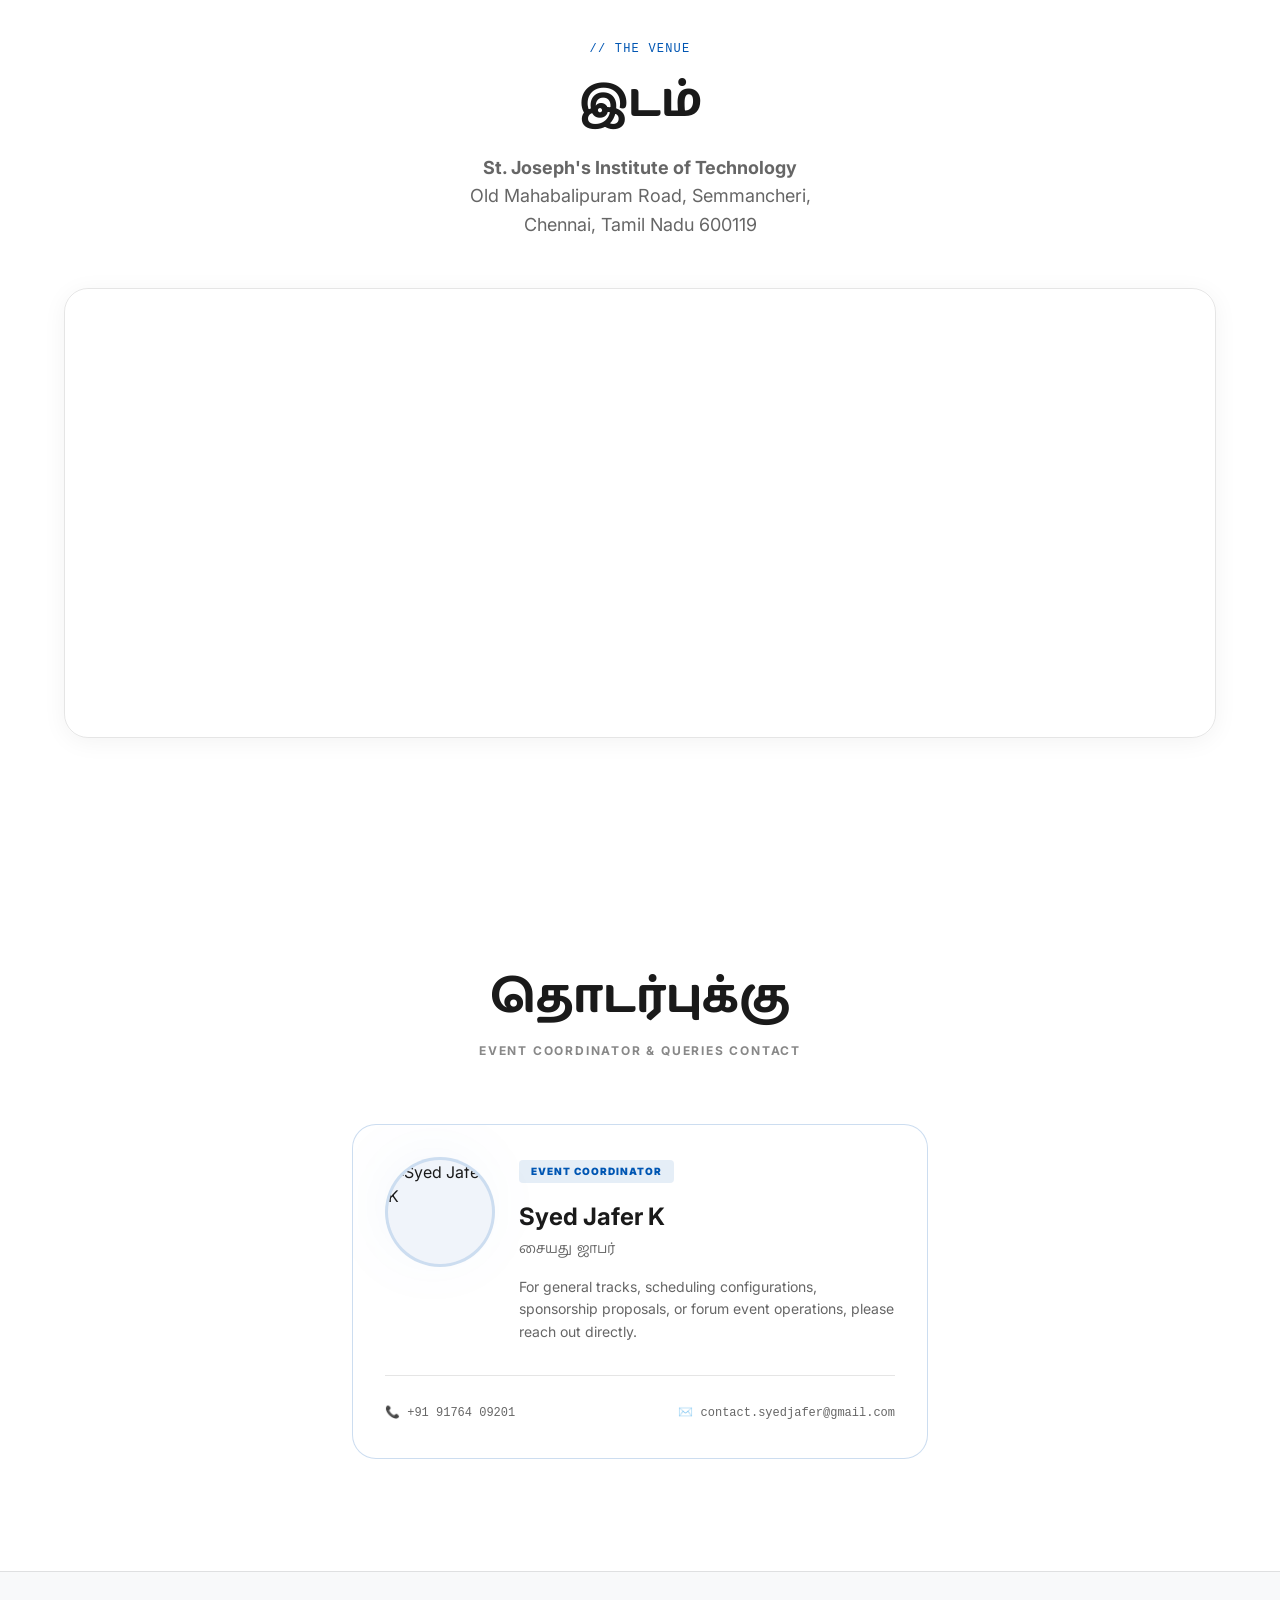
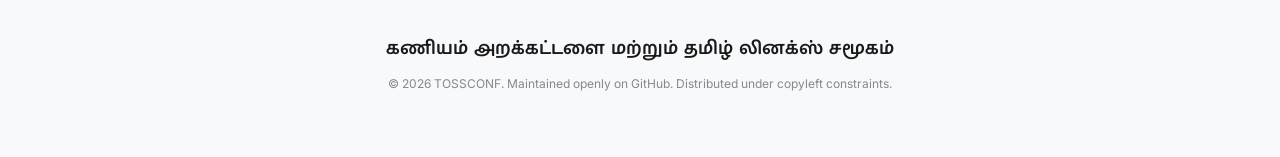
==== commit 1d0a4014: "anither talsk" ====
--- a/index.html
+++ b/index.html
@@ -357,7 +357,7 @@
 
                 <!-- Keynotes -->
                 <div class="interval-card" data-track="all">
-                    <div class="interval-time">9:00 AM - 9:40 AM</div>
+                    <div class="interval-time">9:00 AM - 9:30 AM</div>
                     <div class="interval-details">
                         <span class="interval-icon">🎤</span>
                         <h4 class="interval-title tamil-font">India and Open Source - The Ecosystem of Opportunities.
@@ -370,7 +370,18 @@
                     </div>
                 </div>
                 <div class="interval-card" data-track="all">
-                    <div class="interval-time">09:40 AM - 10:20 AM</div>
+                    <div class="interval-time">09:30 AM - 10:00 AM</div>
+                    <div class="interval-details">
+                        <span class="interval-icon">🎤</span>
+                        <h4 class="interval-title tamil-font">Modern Authentication for PostgreSQL: Integrating OAuth/OIDC with Multiple Identity Providers</h4>
+                    </div>
+                    <div class="talk-speaker">
+                        <span class="speaker-icon">👤</span>
+                        <span class="speaker-name">Chandrasekar Balasubramanian </span>
+                    </div>
+                </div>
+                <div class="interval-card" data-track="all">
+                    <div class="interval-time">10:00 AM - 10:30 AM</div>
                     <div class="interval-details">
                         <span class="interval-icon">🎤</span>
                         <h4 class="interval-title tamil-font">Algorithm and the future of our education</h4>
@@ -1008,6 +1019,7 @@
                 </div>
                 <div class="talk-modal-body">
                     <p id="talk-modal-desc" class="talk-modal-desc">Talk Description goes here...</p>
+                    <p id="talk-modal-pre" class="talk-modal-pre"></p>
                 </div>
             </div>
         </div>
